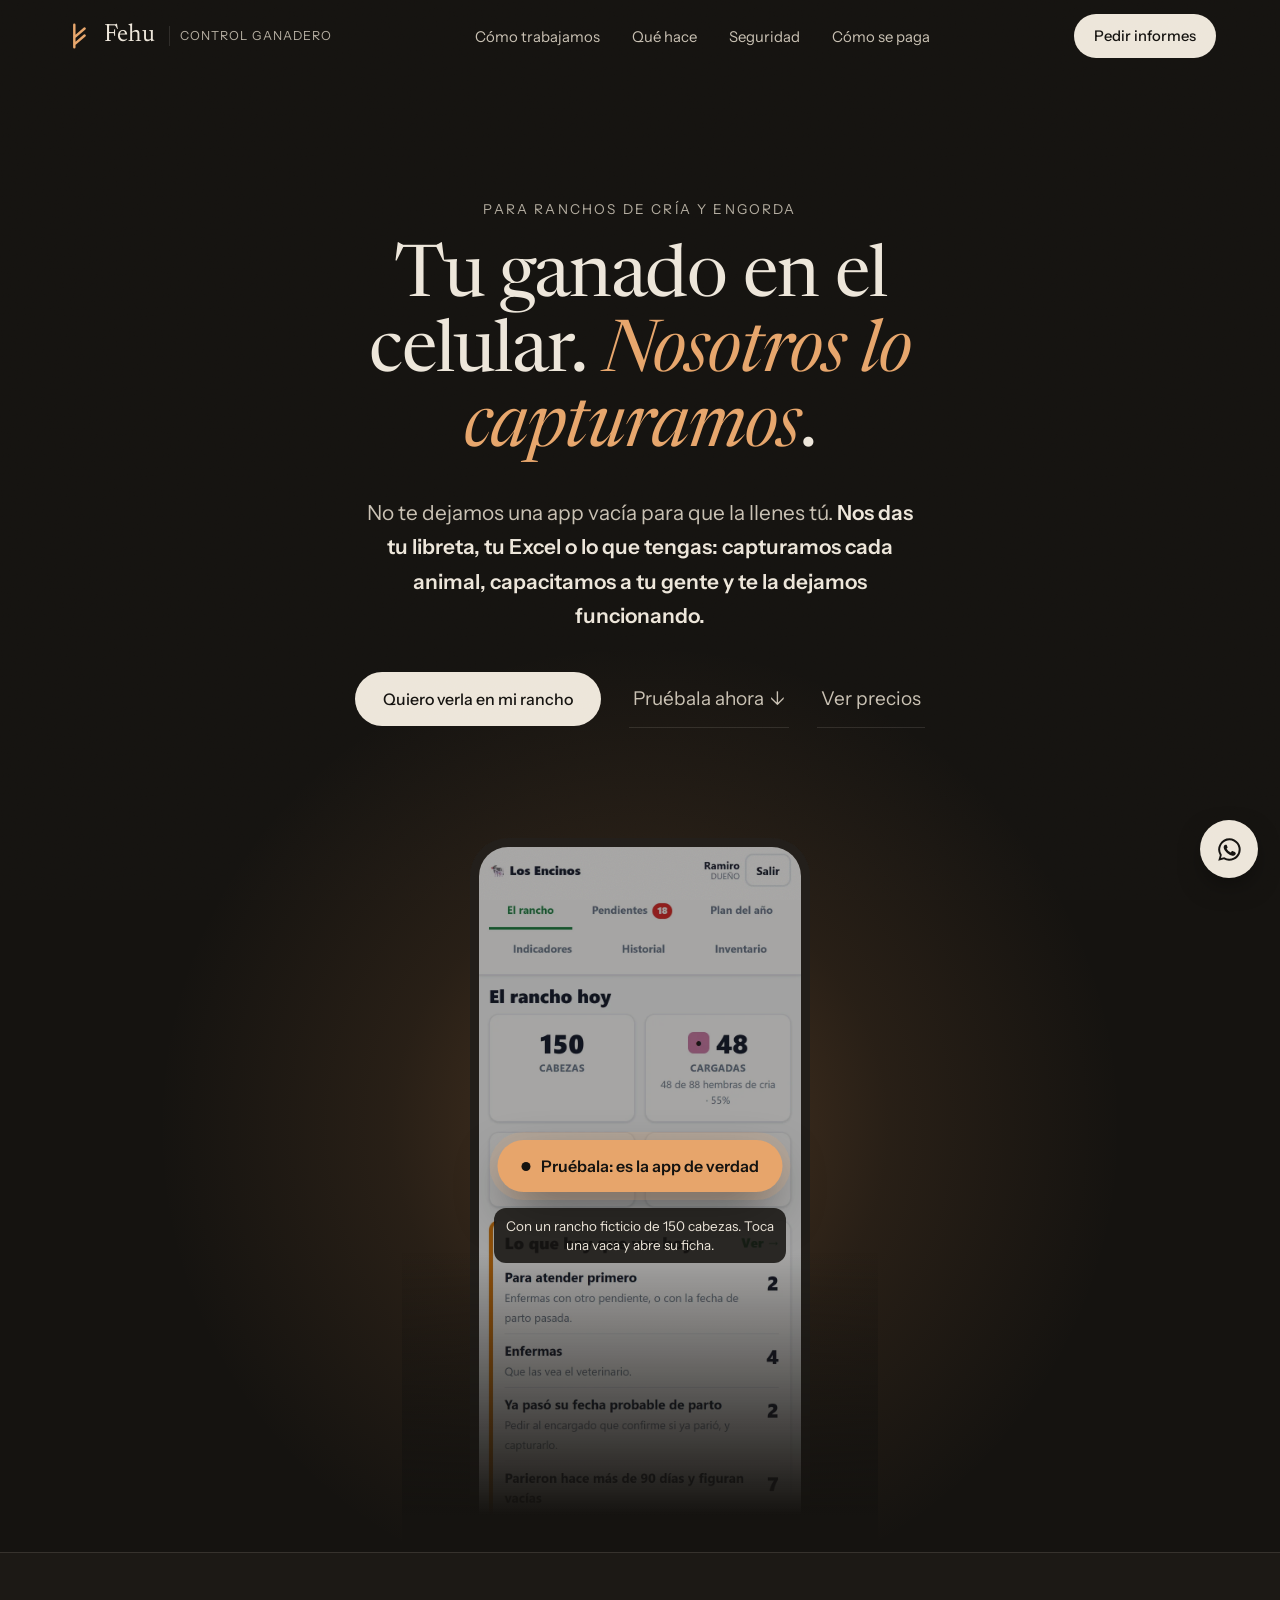
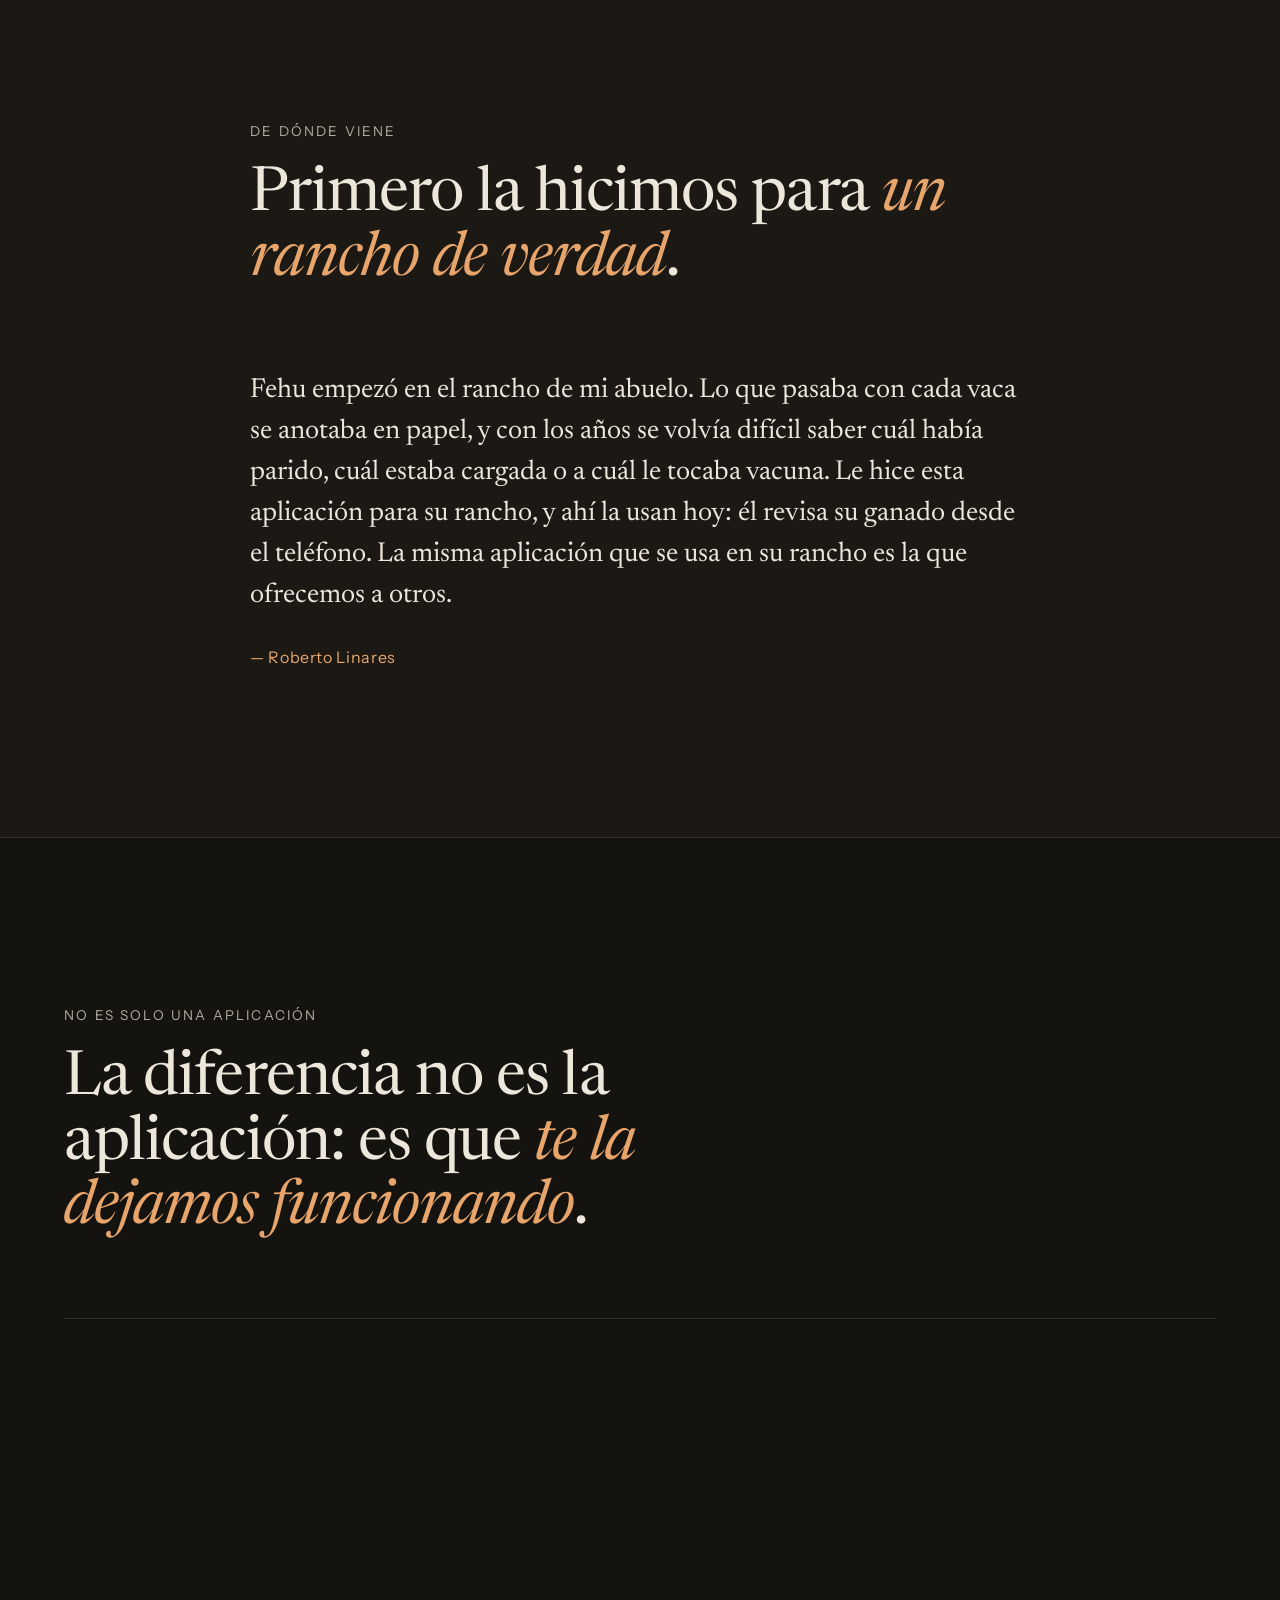
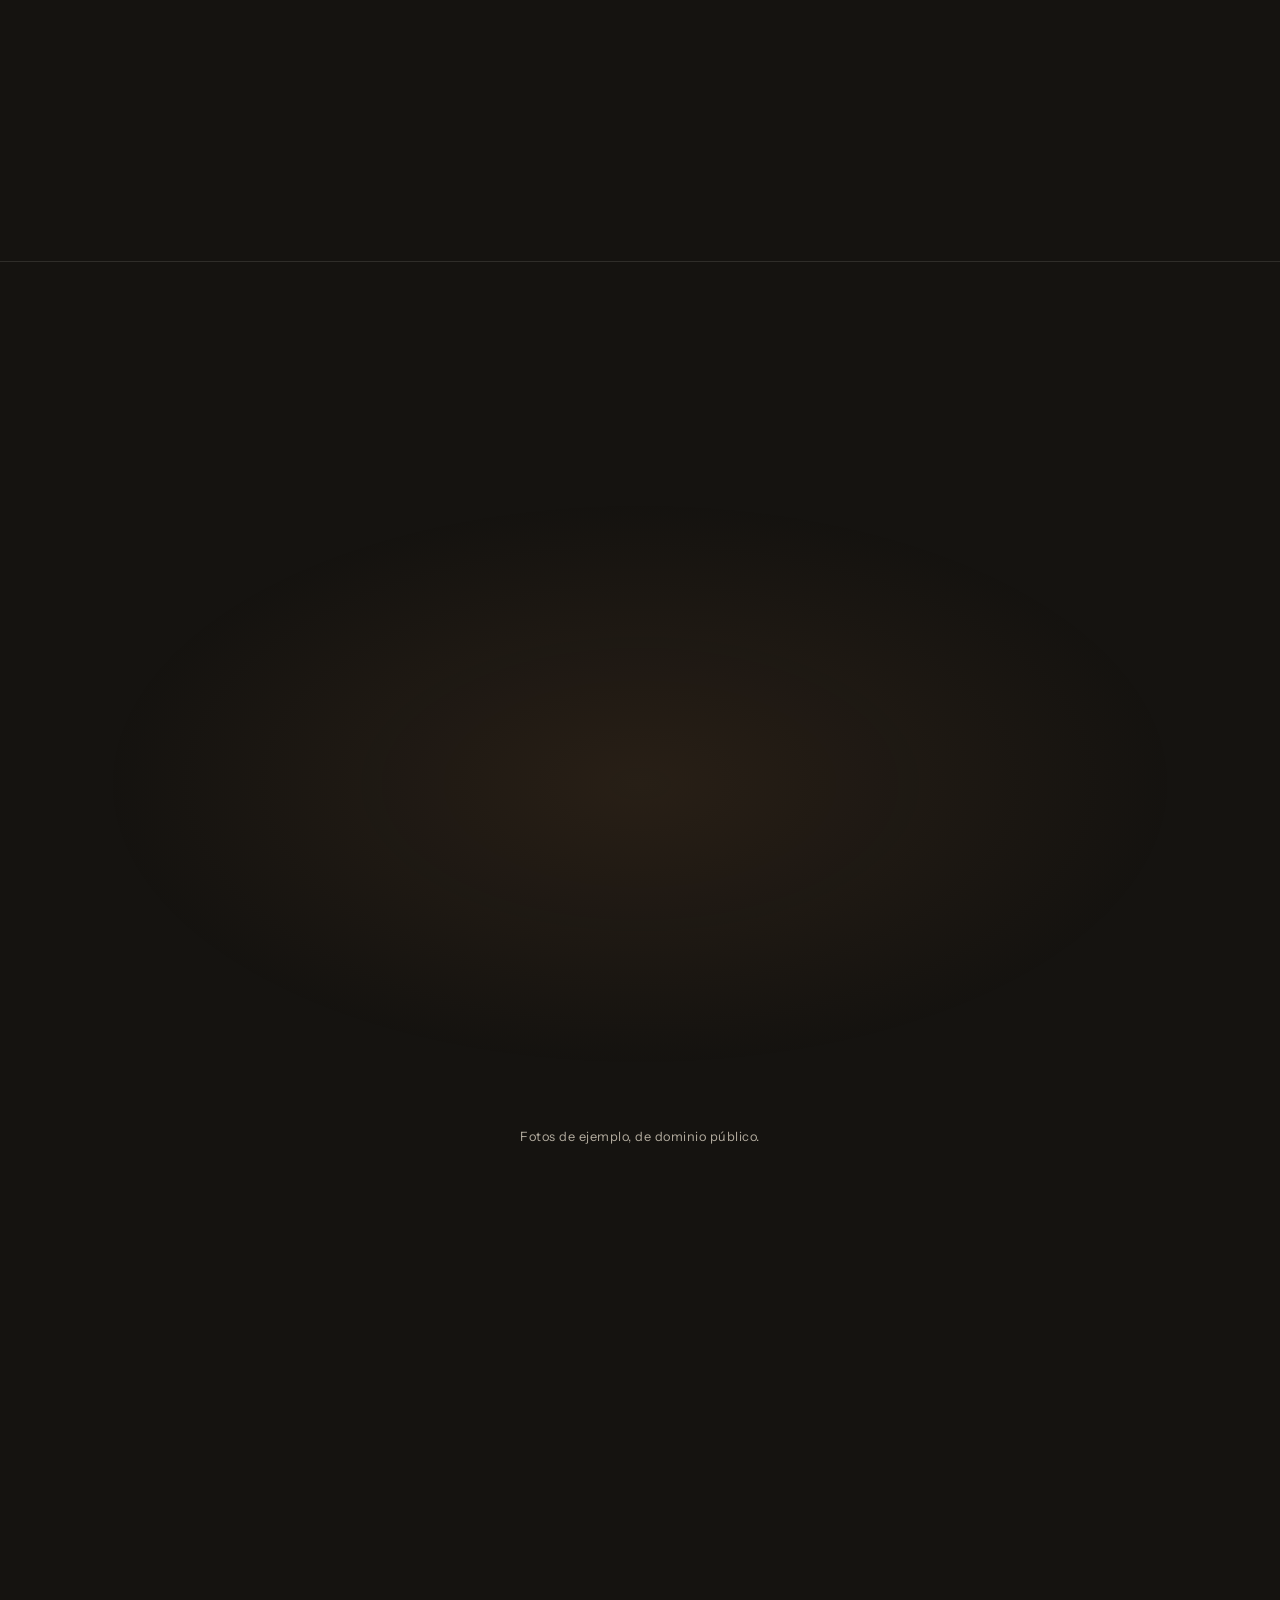
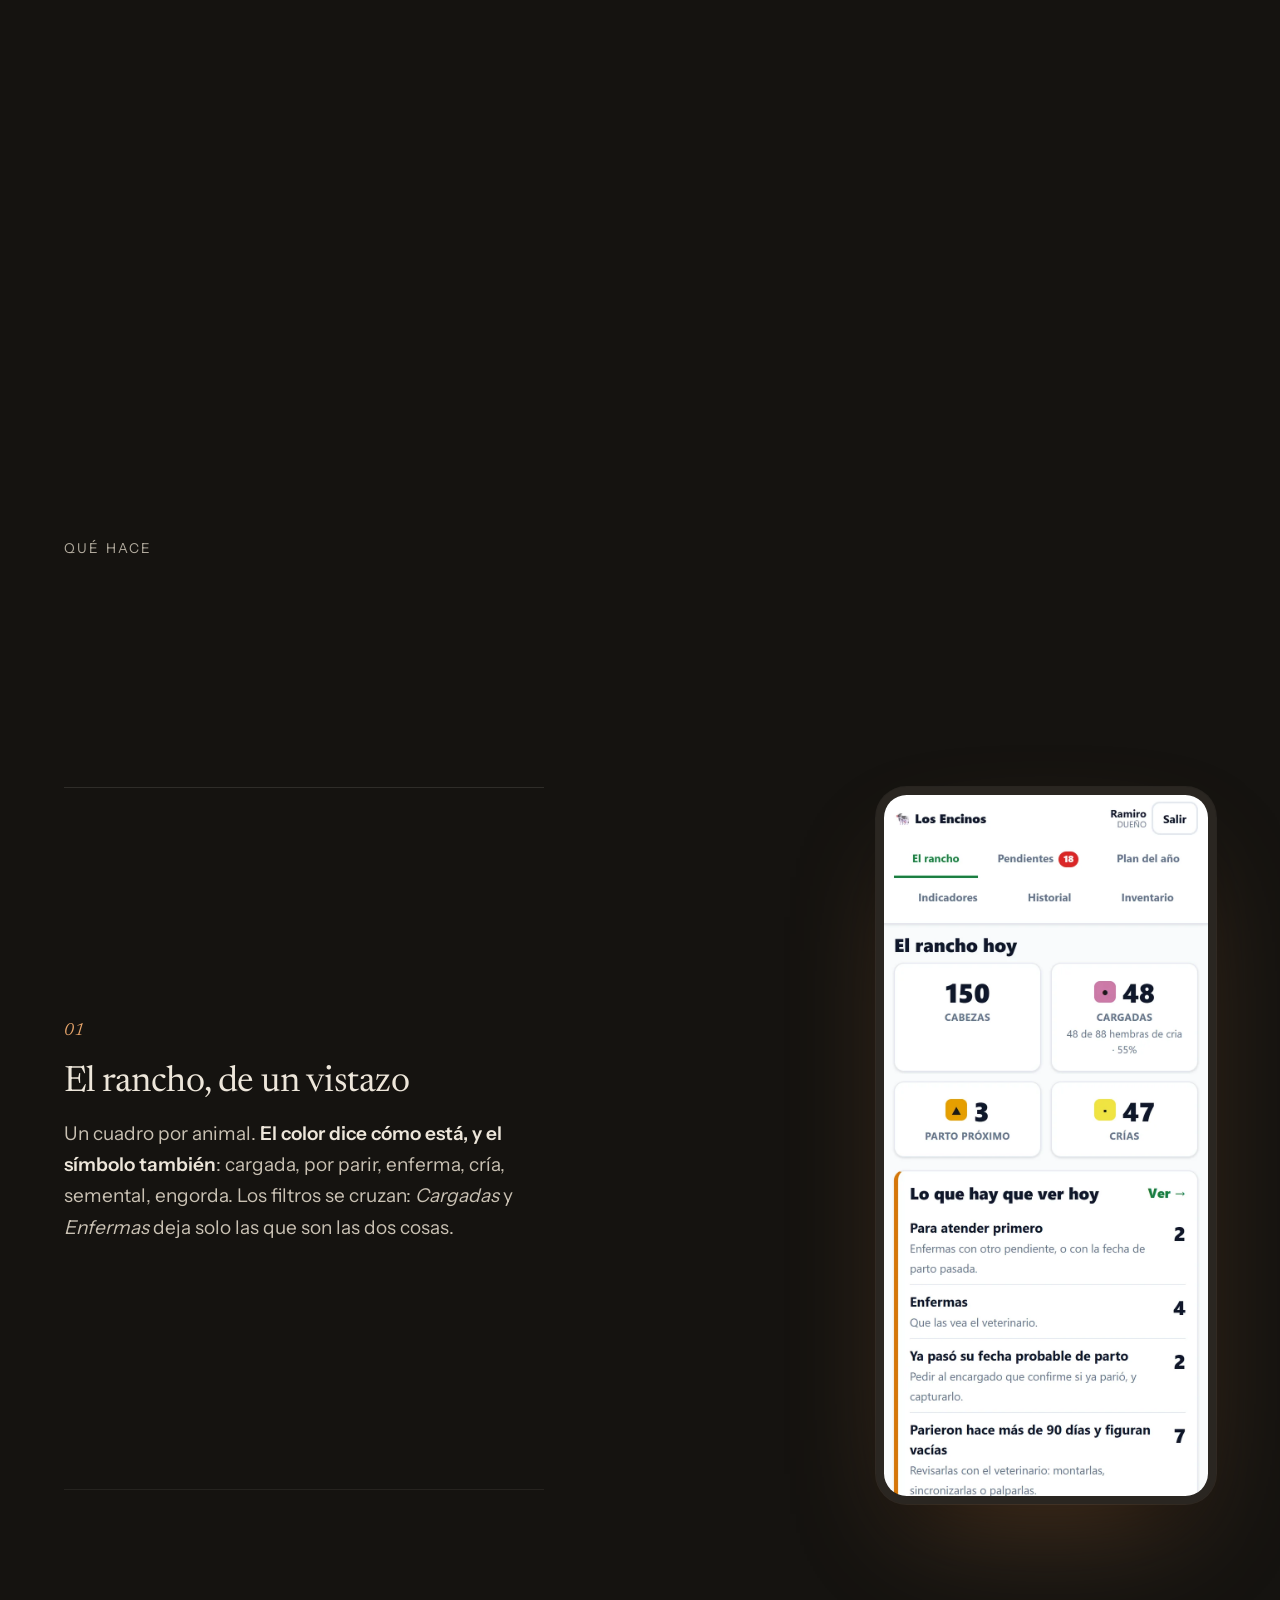
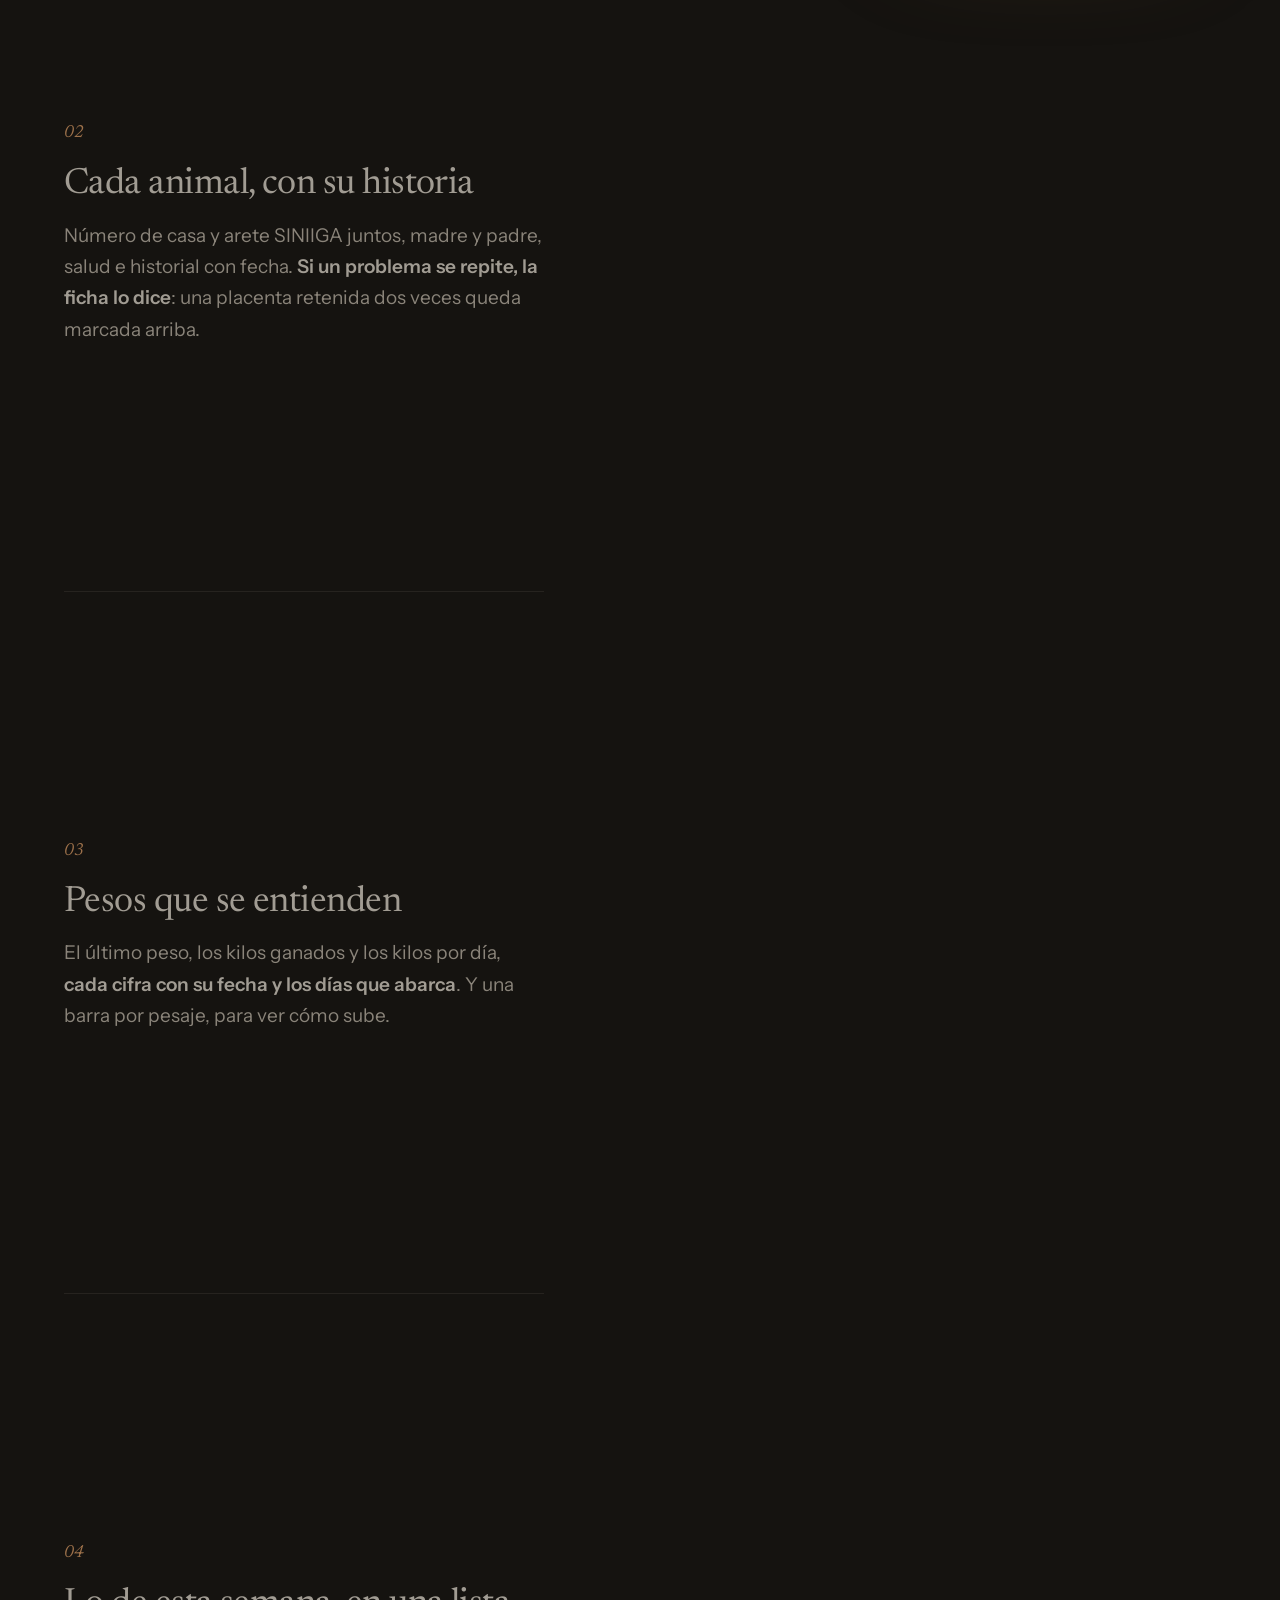
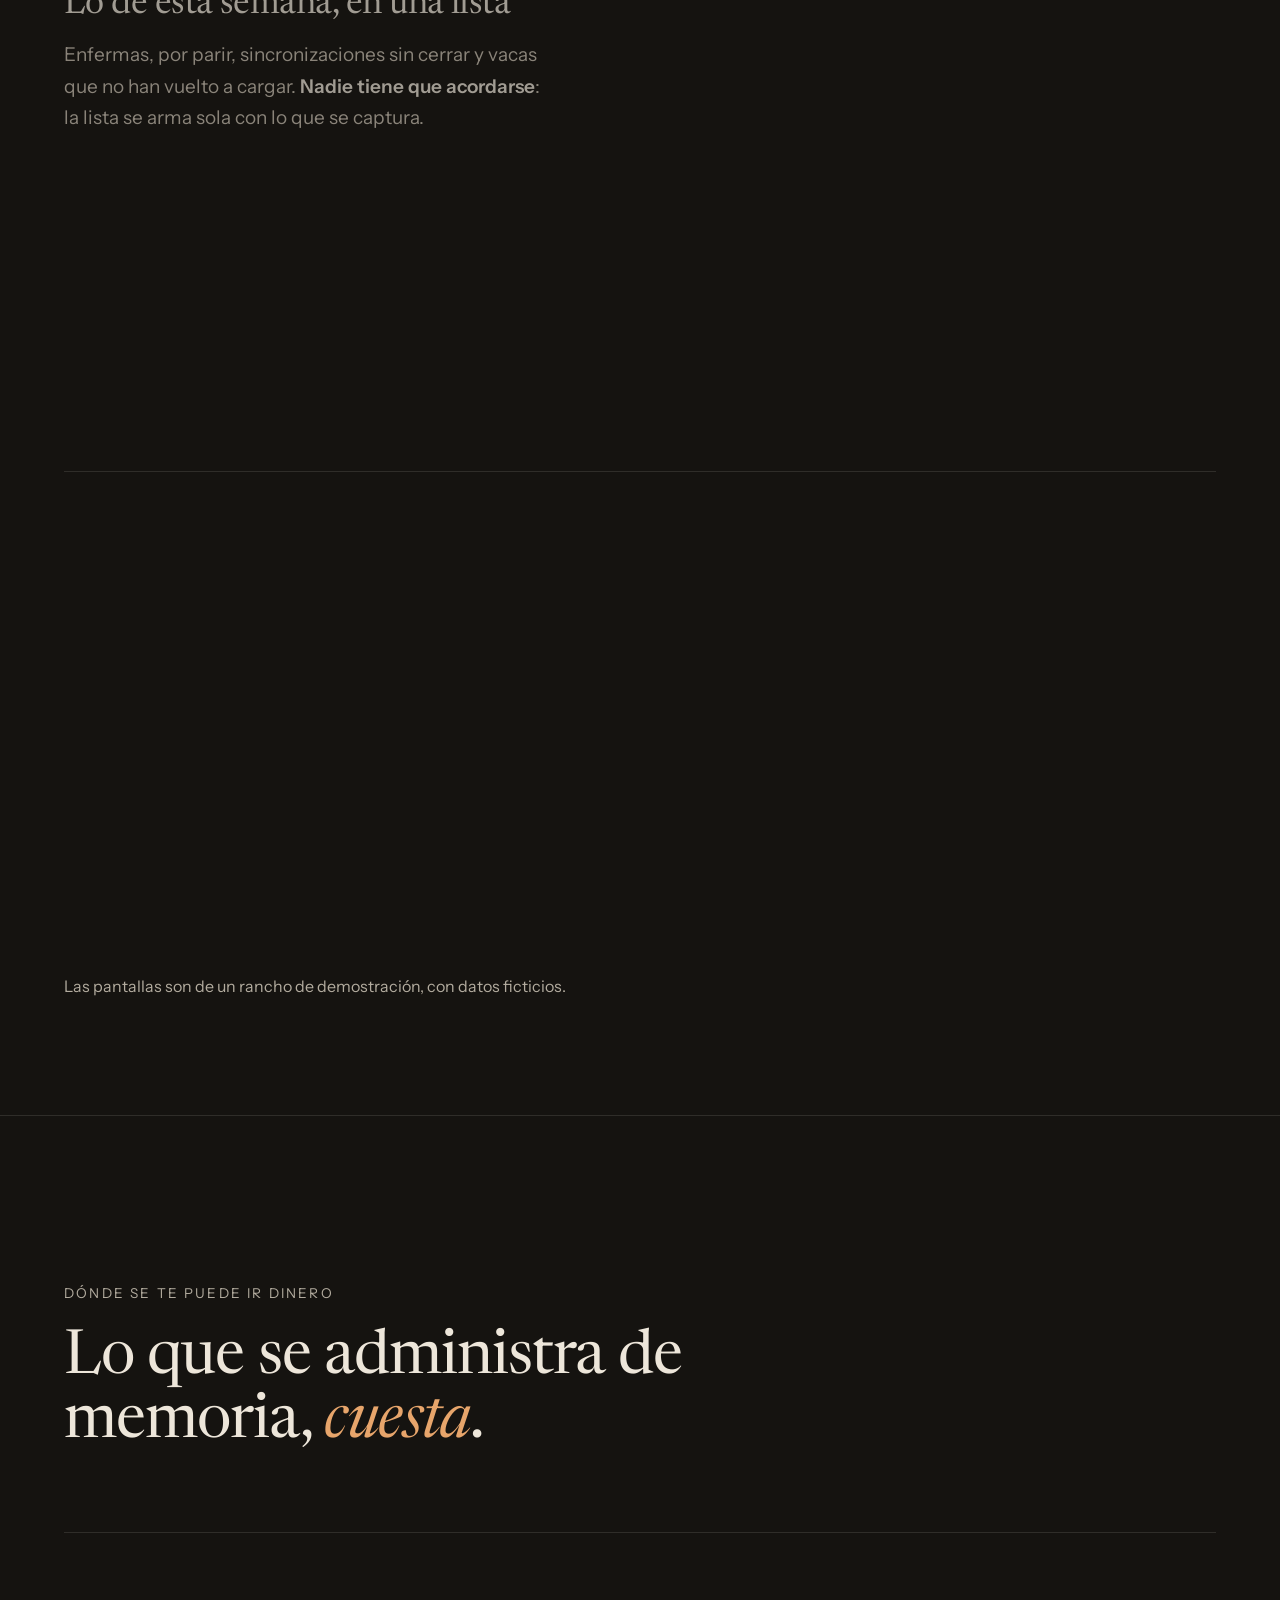
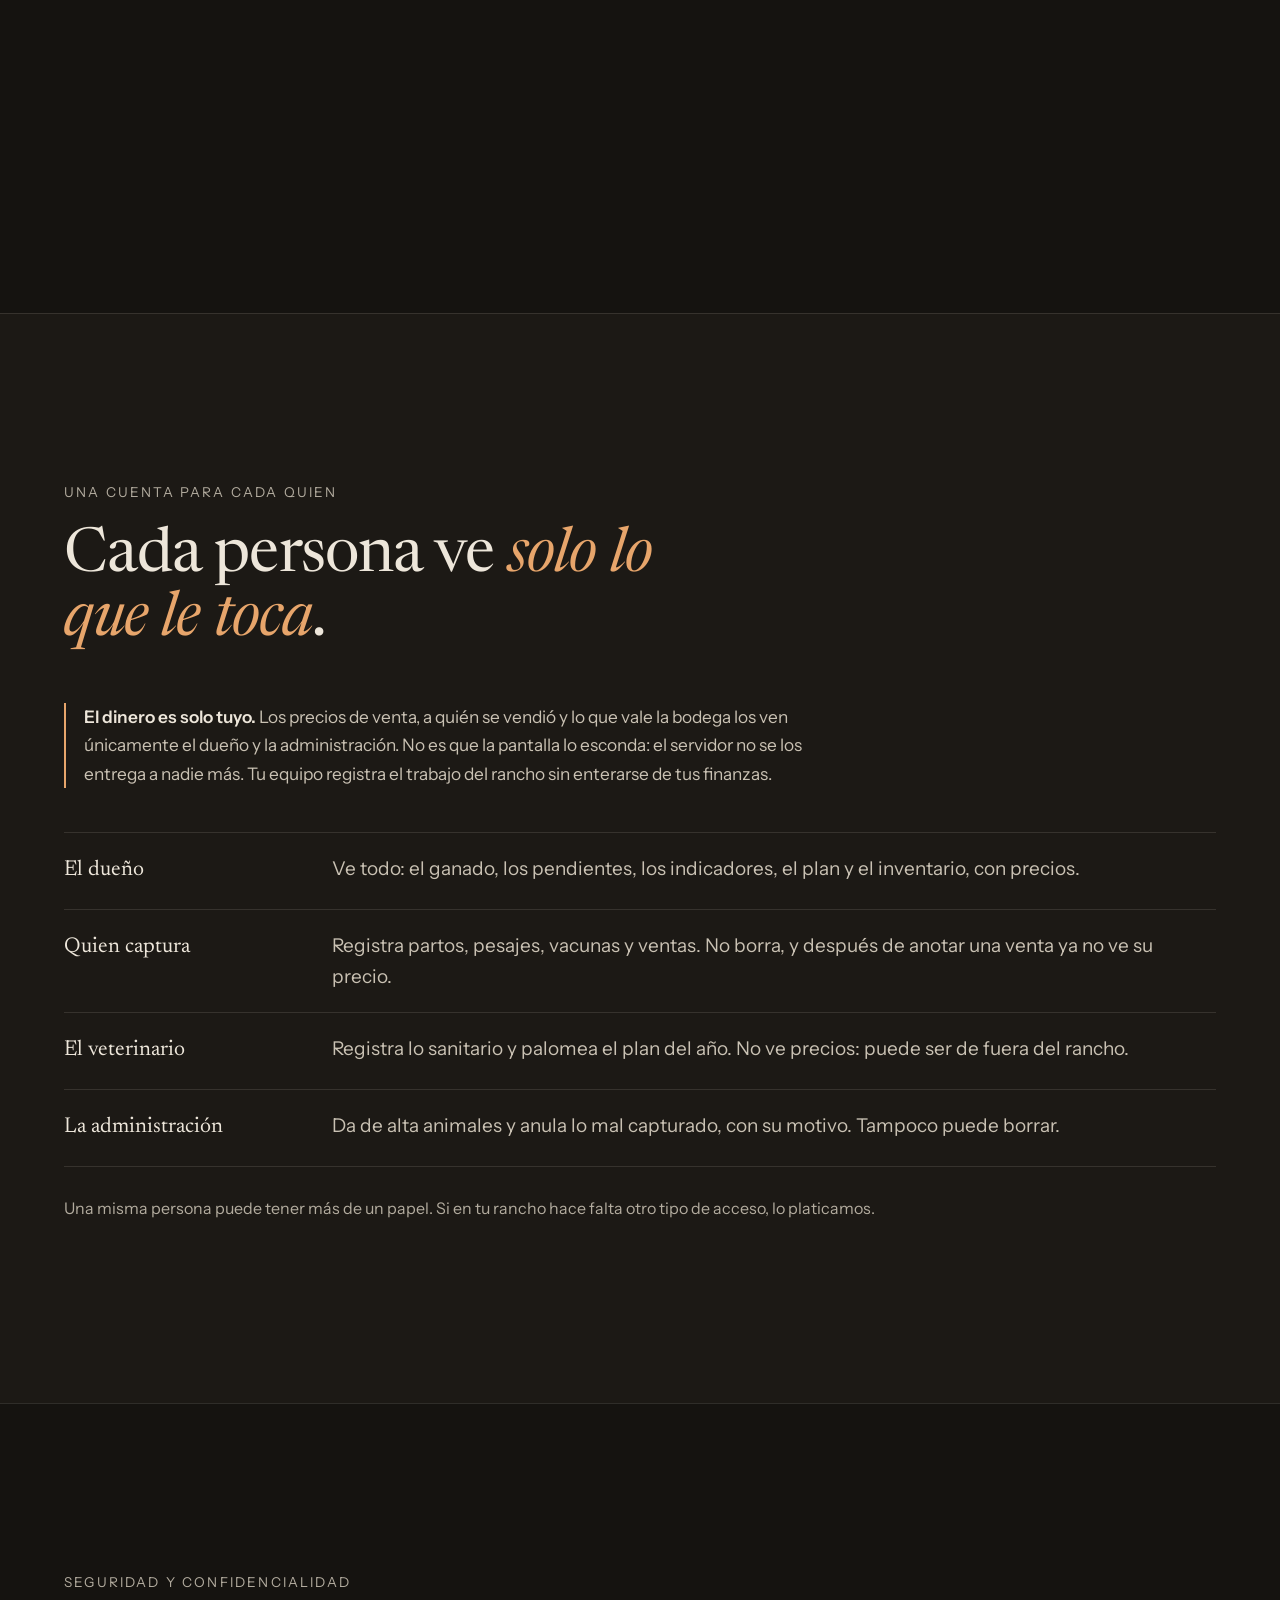
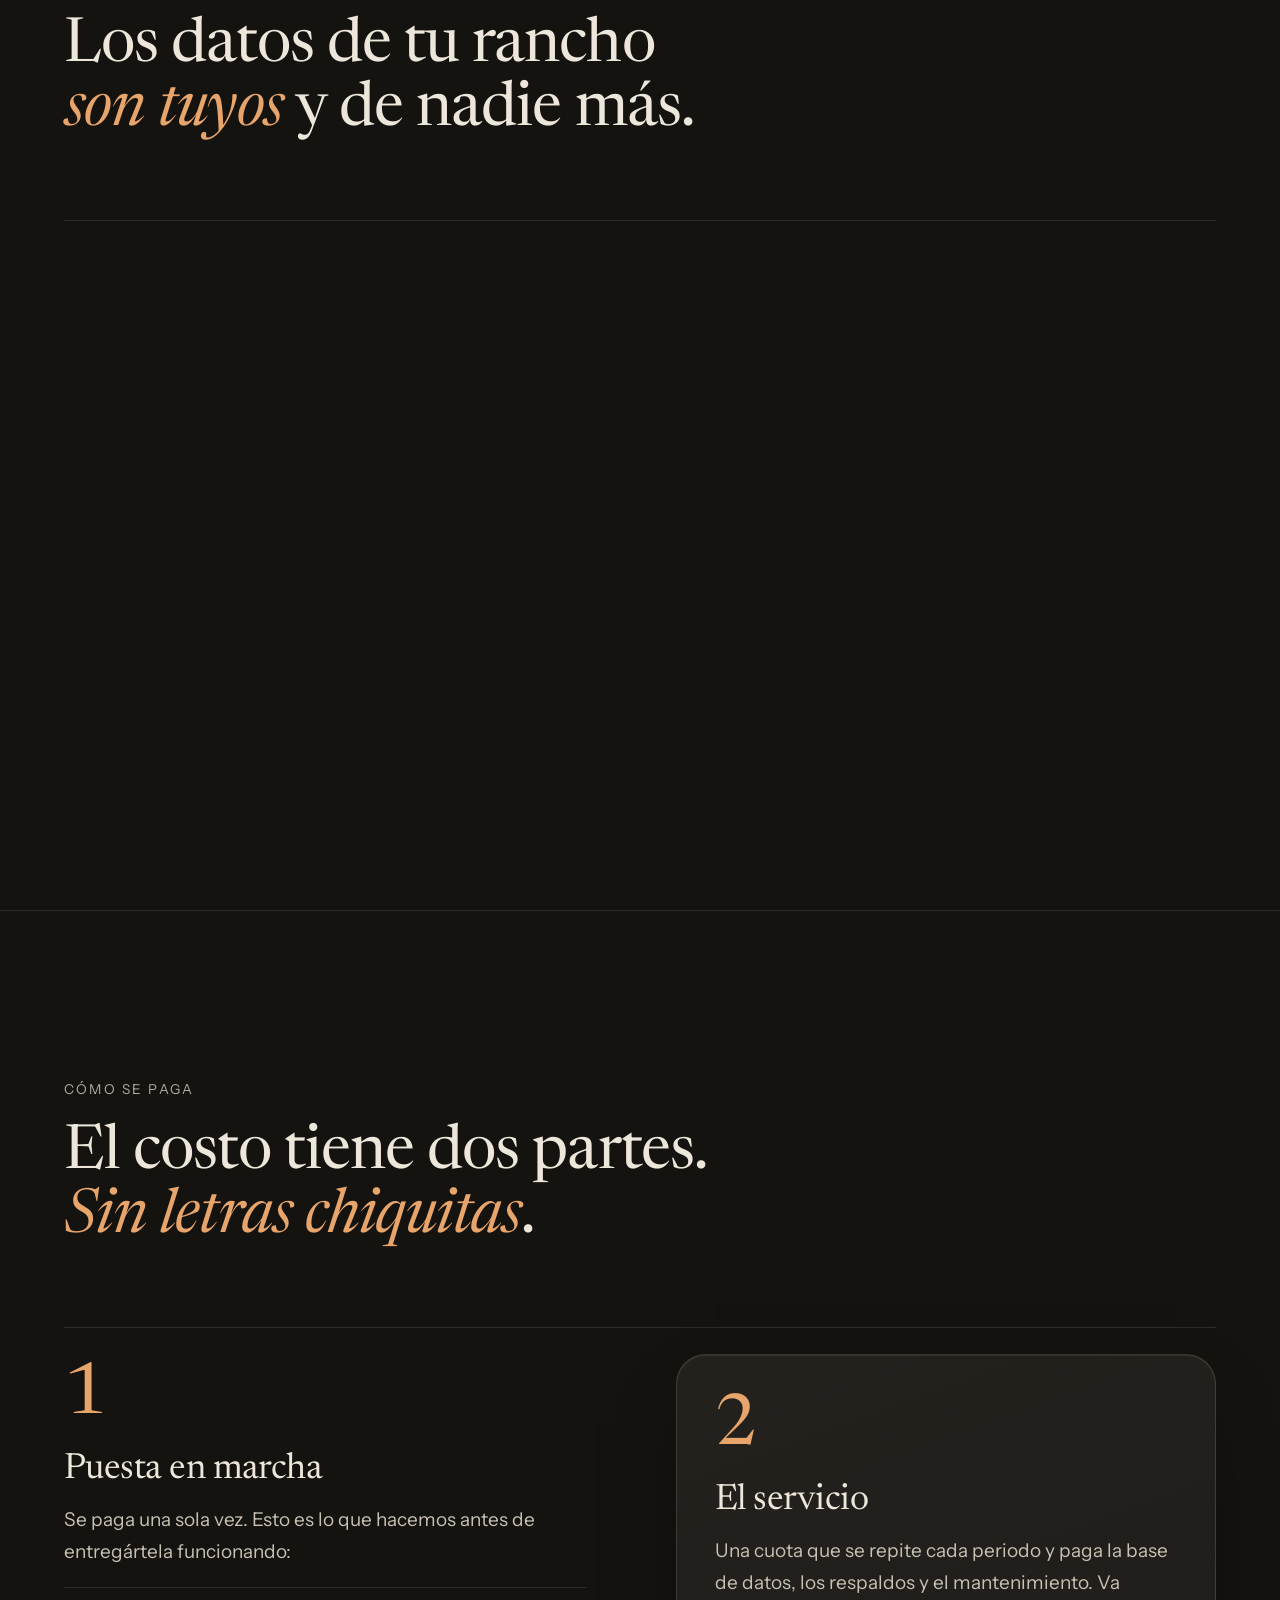
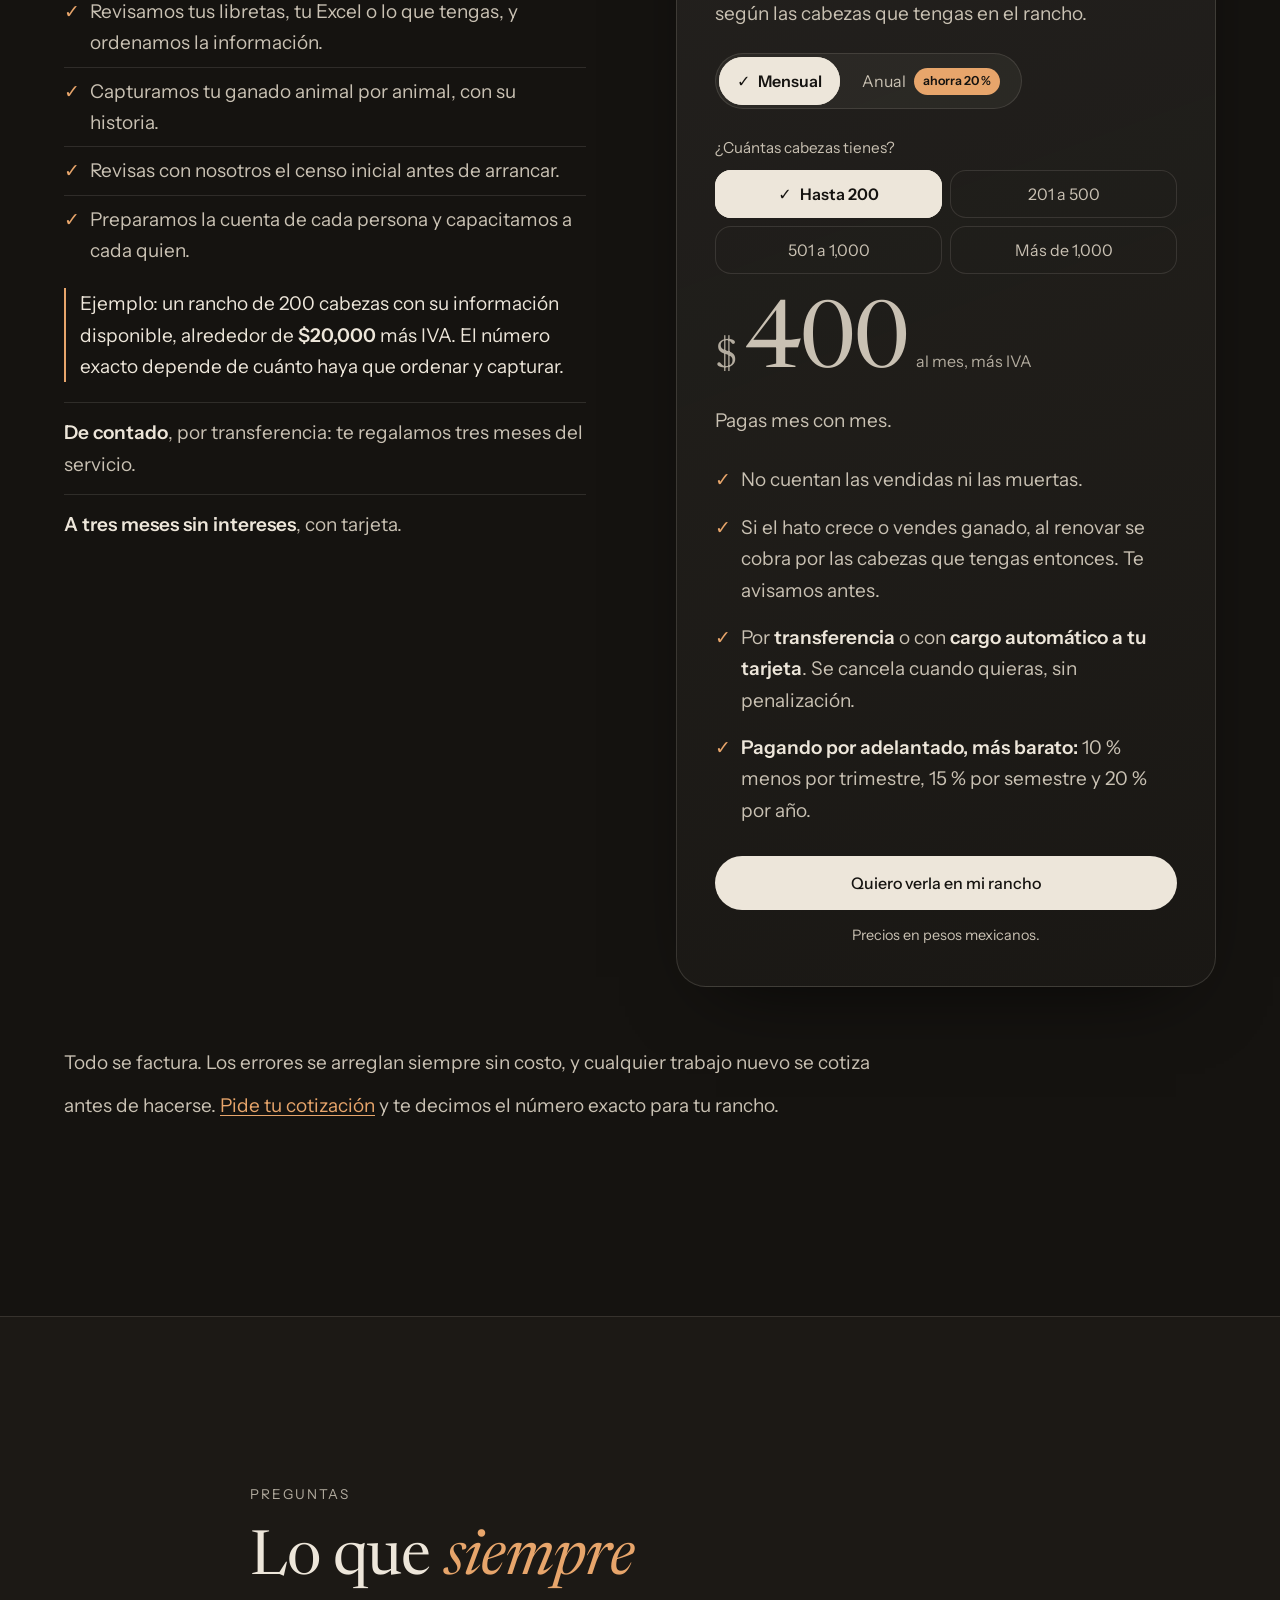
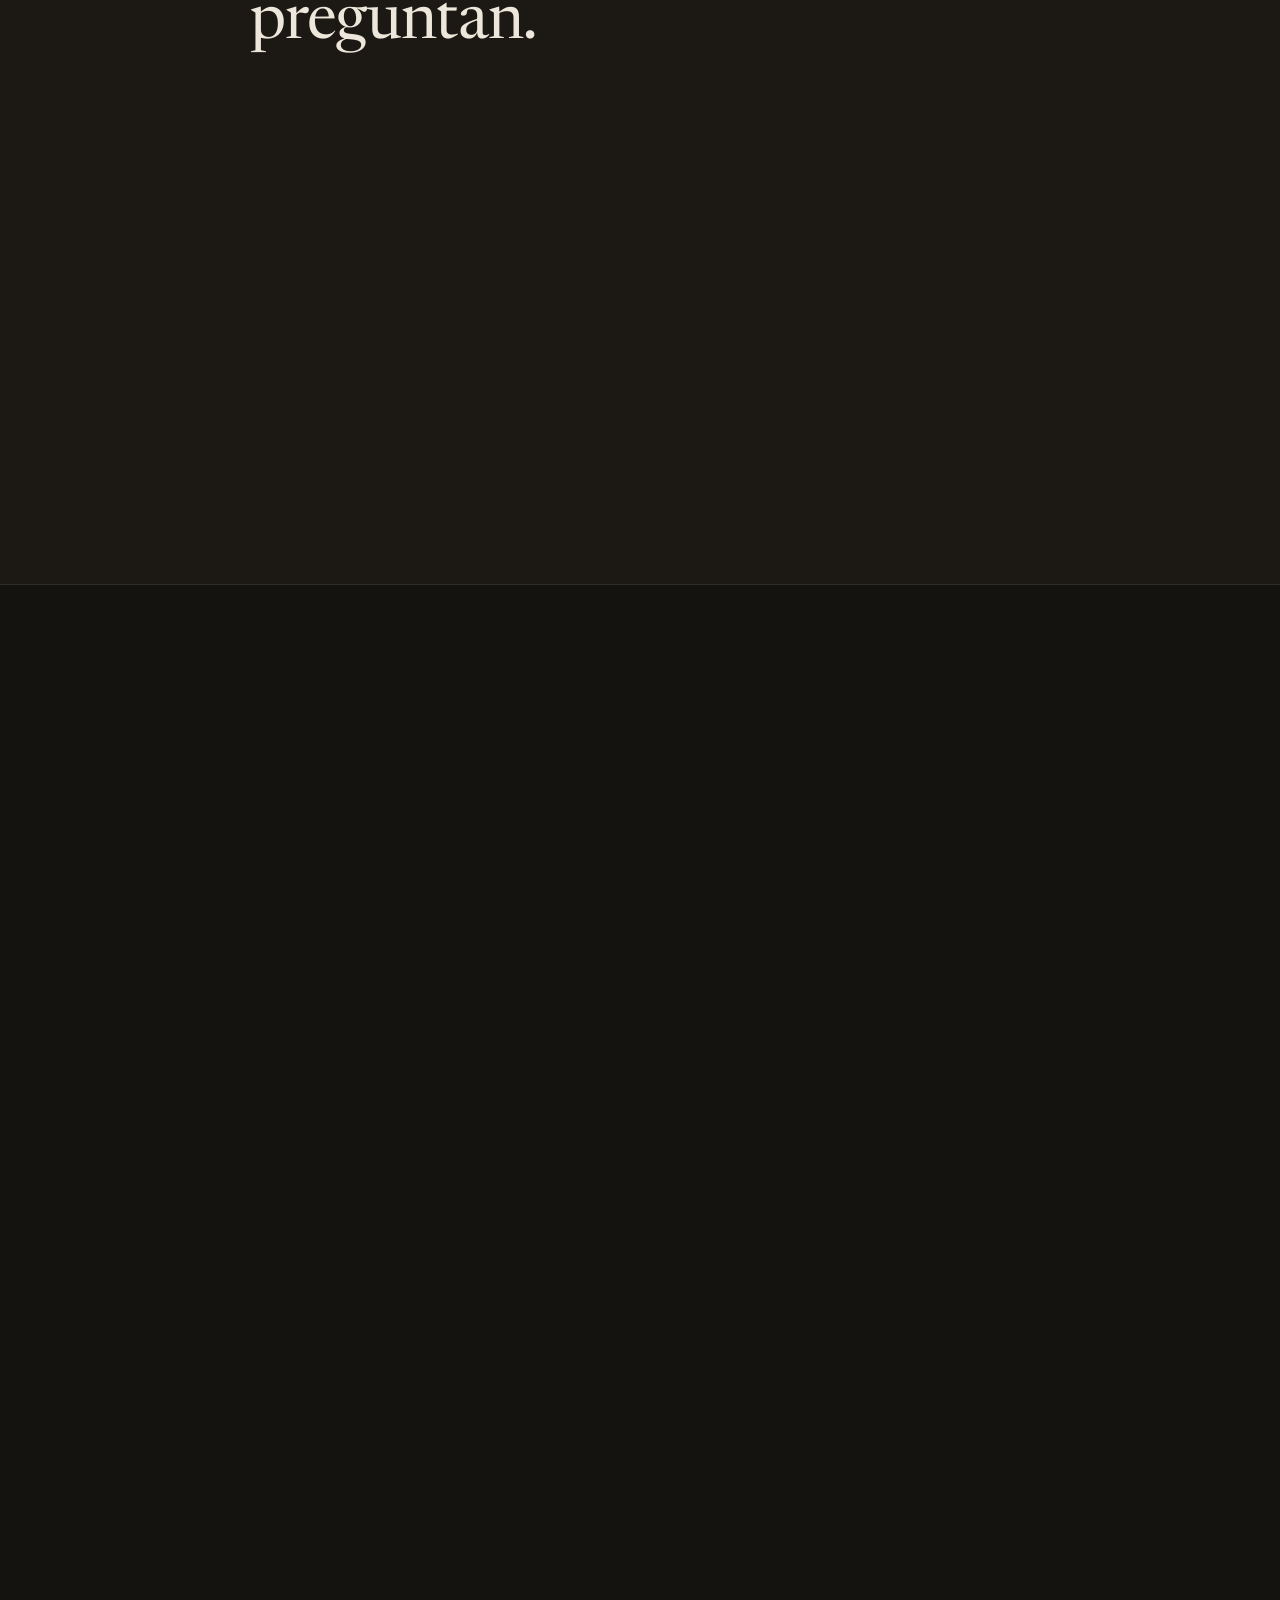
==== index.html @ af852ca8 "Precios como la tarjeta de Mi Cartera: mensual/anual con confeti y el escalón por cabezas - 'El serv" ====
<!DOCTYPE html>
<html lang="es-MX">
<head>
<meta charset="utf-8">
<meta name="viewport" content="width=device-width, initial-scale=1">

<!-- SEGURIDAD
     GitHub Pages no deja poner cabeceras HTTP, así que la política va aquí.
     Solo corre JavaScript de este mismo sitio (script.js): ningún script en
     línea, ningún tercero. Si algún día se agrega algo de fuera (Clarity,
     Analytics), hay que abrirle la puerta aquí a propósito, no por accidente. -->
<meta http-equiv="Content-Security-Policy" content="default-src 'self'; script-src 'self'; style-src 'self'; font-src 'self'; img-src 'self' data:; connect-src 'none'; object-src 'none'; base-uri 'none'; form-action 'none'; upgrade-insecure-requests">
<meta name="referrer" content="strict-origin-when-cross-origin">

<!-- ⚠️ BORRAR ESTA LÍNEA EL DÍA QUE SE PUBLIQUE DE VERDAD (ver PUBLICAR.md).
     Mientras el nombre no esté revisado en el IMPI y el número de WhatsApp no
     esté puesto, la página no debe aparecer en Google: se llega solo por link. -->
<meta name="robots" content="noindex, nofollow">

<title>Fehu · Control ganadero para tu rancho</title>
<meta name="description" content="Control de ganado en el teléfono: cada animal con su historia, pendientes de la semana, pesos, plan sanitario e inventario. Nosotros capturamos tu ganado y capacitamos a tu gente.">
<meta name="theme-color" content="#181613">

<meta property="og:type" content="website">
<meta property="og:title" content="Fehu · Control ganadero">
<meta property="og:description" content="Tu ganado en el celular. Nosotros lo capturamos, capacitamos a tu gente y te la dejamos funcionando.">
<meta property="og:locale" content="es_MX">
<meta name="twitter:card" content="summary_large_image">

<link rel="icon" href="data:image/svg+xml,%3Csvg xmlns='http://www.w3.org/2000/svg' viewBox='0 0 32 32'%3E%3Crect width='32' height='32' rx='7' fill='%23151310'/%3E%3Cpath d='M11 27V5M11 17.5 22 8.5M11 24.5 22 15.5' fill='none' stroke='%23E7A56B' stroke-width='3' stroke-linecap='round'/%3E%3C/svg%3E">

<link rel="stylesheet" href="estilos.css?v=29">
</head>
<body>

<a class="saltar" href="#contenido">Saltar al contenido</a>

<!-- ============================================================
     NAVEGACIÓN
     ============================================================ -->
<div class="avance" id="avance" aria-hidden="true"></div>
<header class="nav">
  <div class="contenedor nav__fila">
    <a class="marca" href="#inicio" aria-label="Fehu, inicio">
      <svg class="marca__ojo" viewBox="0 0 32 32" aria-hidden="true"><path d="M11 28V4M11 17.5 22 8M11 25 22 15.5" fill="none" stroke="currentColor" stroke-width="2.6" stroke-linecap="round" stroke-linejoin="round"/></svg>
      <span data-marca>Fehu</span><span class="marca__desc">control ganadero</span>
    </a>
    <nav aria-label="Secciones">
      <ul class="nav__ligas">
        <li><a href="#como">Cómo trabajamos</a></li>
        <li><a href="#que-hace">Qué hace</a></li>
        <li><a href="#seguridad">Seguridad</a></li>
        <li><a href="#pago">Cómo se paga</a></li>
      </ul>
    </nav>
    <a class="btn btn--claro btn--chico" href="#contacto">Pedir informes</a>
  </div>
</header>

<main id="contenido">

<!-- ============================================================
     PORTADA
     ============================================================ -->
<section class="portada" id="inicio">
  <div class="contenedor portada__centro">
    <p class="rotulo">Para ranchos de cría y engorda</p>
    <h1><span class="pal"><span class="pal__in pal--1">Tu</span></span> <span class="pal"><span class="pal__in pal--2">ganado</span></span> <span class="pal"><span class="pal__in pal--2">en</span></span> <span class="pal"><span class="pal__in pal--3">el</span></span> <span class="pal"><span class="pal__in pal--3">celular.</span></span> <em><span class="pal"><span class="pal__in pal--4">Nosotros</span></span> <span class="pal"><span class="pal__in pal--5">lo</span></span> <span class="pal"><span class="pal__in pal--6">capturamos</span></span></em><span class="pal"><span class="pal__in pal--6">.</span></span></h1>
    <p class="portada__texto">No te dejamos una app vacía para que la llenes tú. <strong>Nos das tu libreta, tu Excel o lo que tengas: capturamos cada animal, capacitamos a tu gente y te la dejamos funcionando.</strong></p>
    <div class="portada__botones">
      <a class="btn btn--claro" href="#contacto">Quiero verla en mi rancho</a>
      <a class="liga-flecha" href="#telefono-portada">Pruébala ahora <span aria-hidden="true">↓</span></a>
      <a class="liga-flecha" href="#pago">Ver precios</a>
    </div>
  </div>
  <figure class="telefono telefono--portada" id="telefono-portada">
    <div class="pantalla" id="pantalla">
      <img src="assets/demo-01-rancho.webp?v=7" width="390" height="844" alt="Pantalla principal de la aplicación: 150 cabezas, 48 cargadas, 3 por parir, 47 crías, y la lista de lo que hay que ver hoy.">
    </div>
    <a class="probar" id="probar" href="demo/index.html">
      <span class="probar__punto" aria-hidden="true"></span>Pruébala: es la app de verdad
    </a>
    <figcaption class="probar__nota">Con un rancho ficticio de 150 cabezas. Toca una vaca y abre su ficha.</figcaption>
  </figure>
</section>

<!-- ============================================================
     DE DÓNDE VIENE — la prueba de que no se inventó en una oficina.
     Mismo texto que el bloque "De dónde viene" de fehu/. Sin foto
     hasta que el abuelo dé permiso de salir en ella.
     ============================================================ -->
<section class="seccion seccion--alterna origen" id="origen">
  <div class="contenedor angosto">
    <p class="rotulo">De dónde viene</p>
    <h2>Primero la hicimos para <em>un rancho de verdad</em>.</h2>
    <p class="origen__texto">Fehu empezó en el rancho de mi abuelo. Lo que pasaba con cada vaca se anotaba en papel, y con los años se volvía difícil saber cuál había parido, cuál estaba cargada o a cuál le tocaba vacuna. Le hice esta aplicación para su rancho, y ahí la usan hoy: él revisa su ganado desde el teléfono. La misma aplicación que se usa en su rancho es la que ofrecemos a otros.</p>
    <p class="origen__firma">Roberto Linares</p>
    <!-- FOTO CON EL ABUELO: cuando Beto guarde la foto en prodeco/fotos-rancho/,
         se reduce a 1200 px de ancho, se copia a assets/fotos/abuelo.jpg y se
         descomenta esto (el alt dice quiénes salen y dónde).
    <figure class="origen__foto">
      <img src="assets/fotos/abuelo.jpg" width="1200" height="800" loading="lazy" alt="">
      <figcaption>Con mi abuelo, en su rancho.</figcaption>
    </figure>
    -->
  </div>
</section>

<!-- ============================================================
     CÓMO TRABAJAMOS
     ============================================================ -->
<section class="seccion" id="como">
  <div class="contenedor">
    <p class="rotulo">No es solo una aplicación</p>
    <h2>La diferencia no es la aplicación: es que <em>te la dejamos funcionando</em>.</h2>
    <ol class="pasos">
      <li><span class="pasos__num">1</span><div><h3>Ordenamos y capturamos tu ganado</h3><p>Nos das tus libretas, tu Excel o tus registros actuales, y armamos el censo inicial.</p></div></li>
      <li><span class="pasos__num">2</span><div><h3>Lo revisamos contigo</h3><p>Antes de arrancar confirmas que tu ganado esté bien. Lo que falte, lo revisamos contigo y dejamos claro lo que no se conoce.</p></div></li>
      <li><span class="pasos__num">3</span><div><h3>Preparamos a tu gente</h3><p>Una cuenta para cada persona, y a cada quien lo capacitamos en lo que va a usar.</p></div></li>
      <li><span class="pasos__num">4</span><div><h3>Te acompañamos tres meses</h3><p>Ajustamos sin costo lo que ya hace la app para que le quede a tu rancho. Los errores se arreglan siempre sin costo.</p></div></li>
    </ol>
  </div>
</section>

<!-- ============================================================
     EL REBAÑO — entrada a "Qué hace" (23/09). Veinte fotos que al bajar se
     juntan en línea, luego en círculo y al final se abren en arco (rebano.js).
     El scroll es el de la página: nada se secuestra. Sin rebano.js, con
     "reducir movimiento" o en pantallas muy bajas se ve una rejilla quieta.
     Las fotos son de ejemplo (dominio público, créditos en demo/fotos/);
     se cambian por las del rancho con fotos-rancho/preparar-rebano.py y
     entonces se quita .rebano__credito.
     ============================================================ -->
<section class="rebano" id="rebano" aria-labelledby="rebano-titulo">
  <div class="rebano__escenario">
    <p class="rebano__intro" aria-hidden="true">Cada vaca tiene <em>su&nbsp;historia</em>.<span>Sigue bajando</span></p>
    <div class="rebano__texto">
      <p class="rotulo">Cada animal</p>
      <h2 id="rebano-titulo">Cada una, <em>con su ficha</em>.</h2>
      <p>Su arete, su edad, su potrero, sus partos, sus vacunas y su foto. Abres la vaca en el celular y ahí está todo.</p>
    </div>
    <ul class="rebano__cartas" aria-hidden="true">
      <li class="rebano__carta"><div class="rebano__giro"><img src="assets/rebano/01.jpg" width="216" height="306" alt="" loading="lazy" decoding="async"><span class="rebano__reverso"><b>118</b>○ sana</span></div></li>
      <li class="rebano__carta"><div class="rebano__giro"><img src="assets/rebano/02.jpg" width="216" height="306" alt="" loading="lazy" decoding="async"><span class="rebano__reverso"><b>131</b>● cargada</span></div></li>
      <li class="rebano__carta"><div class="rebano__giro"><img src="assets/rebano/03.jpg" width="216" height="306" alt="" loading="lazy" decoding="async"><span class="rebano__reverso"><b>249</b>▪ cría</span></div></li>
      <li class="rebano__carta"><div class="rebano__giro"><img src="assets/rebano/04.jpg" width="216" height="306" alt="" loading="lazy" decoding="async"><span class="rebano__reverso"><b>107</b>✚ enferma</span></div></li>
      <li class="rebano__carta"><div class="rebano__giro"><img src="assets/rebano/05.jpg" width="216" height="306" alt="" loading="lazy" decoding="async"><span class="rebano__reverso"><b>T02</b>★ semental</span></div></li>
      <li class="rebano__carta"><div class="rebano__giro"><img src="assets/rebano/06.jpg" width="216" height="306" alt="" loading="lazy" decoding="async"><span class="rebano__reverso"><b>114</b>● cargada</span></div></li>
      <li class="rebano__carta"><div class="rebano__giro"><img src="assets/rebano/07.jpg" width="216" height="306" alt="" loading="lazy" decoding="async"><span class="rebano__reverso"><b>404</b>engorda</span></div></li>
      <li class="rebano__carta"><div class="rebano__giro"><img src="assets/rebano/08.jpg" width="216" height="306" alt="" loading="lazy" decoding="async"><span class="rebano__reverso"><b>123</b>▲ por parir</span></div></li>
      <li class="rebano__carta"><div class="rebano__giro"><img src="assets/rebano/09.jpg" width="216" height="306" alt="" loading="lazy" decoding="async"><span class="rebano__reverso"><b>126</b>◑ montada</span></div></li>
      <li class="rebano__carta"><div class="rebano__giro"><img src="assets/rebano/10.jpg" width="216" height="306" alt="" loading="lazy" decoding="async"><span class="rebano__reverso"><b>139</b>● cargada</span></div></li>
      <li class="rebano__carta"><div class="rebano__giro"><img src="assets/rebano/11.jpg" width="216" height="306" alt="" loading="lazy" decoding="async"><span class="rebano__reverso"><b>142</b>◆ sincronizada</span></div></li>
      <li class="rebano__carta"><div class="rebano__giro"><img src="assets/rebano/12.jpg" width="216" height="306" alt="" loading="lazy" decoding="async"><span class="rebano__reverso"><b>110</b>○ sana</span></div></li>
      <li class="rebano__carta"><div class="rebano__giro"><img src="assets/rebano/13.jpg" width="216" height="306" alt="" loading="lazy" decoding="async"><span class="rebano__reverso"><b>251</b>▪ cría</span></div></li>
      <li class="rebano__carta"><div class="rebano__giro"><img src="assets/rebano/14.jpg" width="216" height="306" alt="" loading="lazy" decoding="async"><span class="rebano__reverso"><b>147</b>● cargada</span></div></li>
      <li class="rebano__carta"><div class="rebano__giro"><img src="assets/rebano/15.jpg" width="216" height="306" alt="" loading="lazy" decoding="async"><span class="rebano__reverso"><b>152</b>○ sana</span></div></li>
      <li class="rebano__carta"><div class="rebano__giro"><img src="assets/rebano/16.jpg" width="216" height="306" alt="" loading="lazy" decoding="async"><span class="rebano__reverso"><b>133</b>▲ por parir</span></div></li>
      <li class="rebano__carta"><div class="rebano__giro"><img src="assets/rebano/17.jpg" width="216" height="306" alt="" loading="lazy" decoding="async"><span class="rebano__reverso"><b>409</b>engorda</span></div></li>
      <li class="rebano__carta"><div class="rebano__giro"><img src="assets/rebano/18.jpg" width="216" height="306" alt="" loading="lazy" decoding="async"><span class="rebano__reverso"><b>160</b>● cargada</span></div></li>
      <li class="rebano__carta"><div class="rebano__giro"><img src="assets/rebano/19.jpg" width="216" height="306" alt="" loading="lazy" decoding="async"><span class="rebano__reverso"><b>165</b>○ sana</span></div></li>
      <li class="rebano__carta"><div class="rebano__giro"><img src="assets/rebano/20.jpg" width="216" height="306" alt="" loading="lazy" decoding="async"><span class="rebano__reverso"><b>170</b>✚ enferma</span></div></li>
    </ul>
    <p class="rebano__credito">Fotos de ejemplo, de dominio público.</p>
  </div>
</section>

<!-- ============================================================
     QUÉ HACE — solo lo que la aplicación ya hace hoy
     ============================================================ -->
<section class="historia" id="que-hace">
  <div class="contenedor">
    <p class="rotulo">Qué hace</p>
    <h2>Lo que hoy vive en una libreta, <em>a la mano</em>.</h2>
  </div>
  <div class="contenedor historia__rejilla">
    <div class="historia__pasos">
      <article class="paso" data-pantalla="0">
        <span class="paso__num">01</span>
        <h3>El rancho, de un vistazo</h3>
        <p>Un cuadro por animal. <strong>El color dice cómo está, y el símbolo también</strong>: cargada, por parir, enferma, cría, semental, engorda. Los filtros se cruzan: <em>Cargadas</em> y <em>Enfermas</em> deja solo las que son las dos cosas.</p>
        <figure class="telefono paso__foto"><img src="assets/demo-01-rancho.webp?v=7" width="390" height="844" loading="lazy" alt="El tablero con los números del día y la leyenda de colores con símbolo."></figure>
      </article>
      <article class="paso" data-pantalla="1">
        <span class="paso__num">02</span>
        <h3>Cada animal, con su historia</h3>
        <p>Número de casa y arete SINIIGA juntos, madre y padre, salud e historial con fecha. <strong>Si un problema se repite, la ficha lo dice</strong>: una placenta retenida dos veces queda marcada arriba.</p>
        <figure class="telefono paso__foto"><img src="assets/demo-02-placenta.webp?v=7" width="390" height="844" loading="lazy" alt="Ficha de la vaca 114 con el aviso: se repite, retuvo la placenta dos veces."></figure>
      </article>
      <article class="paso" data-pantalla="2">
        <span class="paso__num">03</span>
        <h3>Pesos que se entienden</h3>
        <p>El último peso, los kilos ganados y los kilos por día, <strong>cada cifra con su fecha y los días que abarca</strong>. Y una barra por pesaje, para ver cómo sube.</p>
        <figure class="telefono paso__foto"><img src="assets/demo-03-pesos.webp?v=7" width="390" height="844" loading="lazy" alt="Pesos de un novillo: 377 kilos el 12 de septiembre, 132 kilos ganados en 105 días, y cómo va contra el objetivo del rancho."></figure>
      </article>
      <article class="paso" data-pantalla="3">
        <span class="paso__num">04</span>
        <h3>Lo de esta semana, en una lista</h3>
        <p>Enfermas, por parir, sincronizaciones sin cerrar y vacas que no han vuelto a cargar. <strong>Nadie tiene que acordarse</strong>: la lista se arma sola con lo que se captura.</p>
        <figure class="telefono paso__foto"><img src="assets/demo-04-pendientes.webp?v=7" width="390" height="844" loading="lazy" alt="Pantalla de pendientes: 18 pendientes en 17 animales, y dos para atender primero."></figure>
      </article>
    </div>
    <div class="historia__fijo" aria-hidden="true">
      <div class="telefono telefono--pila" id="pila">
        <img src="assets/demo-01-rancho.webp?v=7" width="390" height="844" alt="" class="activa">
        <img src="assets/demo-02-placenta.webp?v=7" width="390" height="844" alt="">
        <img src="assets/demo-03-pesos.webp?v=7" width="390" height="844" alt="">
        <img src="assets/demo-04-pendientes.webp?v=7" width="390" height="844" alt="">
      </div>
    </div>
  </div>
  <div class="contenedor">
    <ul class="mas">
      <li><strong>Plan sanitario del año.</strong> Vacunas, baños y desparasitaciones mes por mes; el veterinario las palomea.</li>
      <li><strong>Inventario.</strong> Medicinas, alimento e insumos, con entradas, salidas y lo que vale la bodega.</li>
      <li><strong>Te avisa dónde tus datos no cuadran.</strong> Un número de casa repetido, un registro después de que el animal se vendió, un parto capturado a un macho, dos partos con semanas de diferencia: la app los encuentra y dice qué revisar.</li>
      <li><strong>Descarga a Excel</strong> del ganado, el historial y el inventario.</li>
      <li><strong>En cualquier teléfono.</strong> Funciona en el navegador de iPhone y de Android.</li>
    </ul>
    <p class="nota historia__nota">Las pantallas son de un rancho de demostración, con datos ficticios.</p>
  </div>
</section>

<!-- ============================================================
     DÓNDE SE VA EL DINERO — situaciones reales, sin cifras inventadas ni promesas de retorno
     ============================================================ -->
<section class="seccion" id="ahorro">
  <div class="contenedor">
    <p class="rotulo">Dónde se te puede ir dinero</p>
    <h2>Lo que se administra de memoria, <em>cuesta</em>.</h2>
    <div class="ahorros">
      <article class="ahorro"><h3>La vaca que no carga</h3><p>Cada mes que una vaca pasa vacía sin que nadie lo note es un becerro que se retrasa. La aplicación te dice cuáles llevan demasiado tiempo sin cargar.</p></article>
      <article class="ahorro"><h3>La vacuna que se pasó</h3><p>El plan sanitario del año está a la vista, mes por mes. Lo que ya tocaba y no se ha hecho sale marcado, no escondido en una libreta.</p></article>
      <article class="ahorro"><h3>El novillo que no gana</h3><p>Con los pesajes en su ficha ves los kilos por día de cada animal. El que no está respondiendo al alimento se nota a tiempo, no el día de la venta.</p></article>
    </div>
  </div>
</section>

<!-- ============================================================
     CUENTAS — los cuatro tipos de acceso que la aplicación YA tiene
     ============================================================ -->
<section class="seccion seccion--alterna" id="cuentas">
  <div class="contenedor">
    <p class="rotulo">Una cuenta para cada quien</p>
    <h2>Cada persona ve <em>solo lo que le toca</em>.</h2>
    <p class="roles__clave"><strong>El dinero es solo tuyo.</strong> Los precios de venta, a quién se vendió y lo que vale la bodega los ven únicamente el dueño y la administración. No es que la pantalla lo esconda: el servidor no se los entrega a nadie más. Tu equipo registra el trabajo del rancho sin enterarse de tus finanzas.</p>
    <ul class="roles-lista">
      <li><strong>El dueño</strong><span>Ve todo: el ganado, los pendientes, los indicadores, el plan y el inventario, con precios.</span></li>
      <li><strong>Quien captura</strong><span>Registra partos, pesajes, vacunas y ventas. No borra, y después de anotar una venta ya no ve su precio.</span></li>
      <li><strong>El veterinario</strong><span>Registra lo sanitario y palomea el plan del año. No ve precios: puede ser de fuera del rancho.</span></li>
      <li><strong>La administración</strong><span>Da de alta animales y anula lo mal capturado, con su motivo. Tampoco puede borrar.</span></li>
    </ul>
    <p class="nota roles__nota">Una misma persona puede tener más de un papel. Si en tu rancho hace falta otro tipo de acceso, lo platicamos.</p>
  </div>
</section>

<!-- ============================================================
     SEGURIDAD Y RESPALDOS — solo lo que es cierto hoy
     ============================================================ -->
<section class="seccion" id="seguridad">
  <div class="contenedor">
    <p class="rotulo">Seguridad y confidencialidad</p>
    <h2>Los datos de tu rancho <em>son tuyos</em> y de nadie más.</h2>
    <div class="seguros">
      <article class="seguro"><h3>Cada rancho, por separado</h3><p>La información de tu rancho se guarda aparte de la de cualquier otro. Ningún otro cliente puede verla. Nosotros entramos solo para darte soporte y mantenimiento, o cuando tú nos lo pides.</p></article>
      <article class="seguro"><h3>Nada se borra</h3><p>Ni el administrador puede borrar un registro. Lo mal capturado se anula con su motivo y el original queda a la vista. Queda registrado quién capturó cada cosa y a qué hora, con el reloj del servidor, no el del teléfono.</p></article>
      <article class="seguro"><h3>Respaldo diario</h3><p>Todos los días se hace una copia completa de tu información y se comprueba que esté entera. Los datos viven en la nube de Google, cifrados al viajar y al guardarse.</p></article>
      <article class="seguro"><h3>Te puedes ir cuando quieras</h3><p>Bajas todo a Excel en cualquier momento. Si cancelas, te entregamos un reporte de cierre con tu ganado, tu historial y tu inventario, y tienes 30 días más para consultar.</p></article>
    </div>
  </div>
</section>

<!-- ============================================================
     CÓMO SE PAGA — precios del contrato del 18/09 (cláusula quinta).
     La puesta en marcha es el ejemplo del modelo de cobro del 17/09.
     ============================================================ -->
<section class="seccion" id="pago">
  <div class="contenedor">
    <p class="rotulo">Cómo se paga</p>
    <h2>El costo tiene dos partes. <em>Sin letras chiquitas</em>.</h2>
    <!-- 25/09: el servicio va en una tarjeta como la de Mi Cartera (mensual/anual con confeti,
         y el escalón por cabezas). Sin precios.js se ve la tabla de siempre; los controles y el
         precio grande solo aparecen si precios.js arranca bien (clase .plan--vivo). -->
    <div class="pagos pagos--plan">
      <div class="pago">
        <span class="pago__num">1</span>
        <h3>Puesta en marcha</h3>
        <p>Se paga una sola vez. Esto es lo que hacemos antes de entregártela funcionando:</p>
        <ul class="incluye">
          <li>Revisamos tus libretas, tu Excel o lo que tengas, y ordenamos la información.</li>
          <li>Capturamos tu ganado animal por animal, con su historia.</li>
          <li>Revisas con nosotros el censo inicial antes de arrancar.</li>
          <li>Preparamos la cuenta de cada persona y capacitamos a cada quien.</li>
        </ul>
        <p class="pago__referencia">Ejemplo: un rancho de 200 cabezas con su información disponible, alrededor de <strong>$20,000</strong> más IVA. El número exacto depende de cuánto haya que ordenar y capturar.</p>
        <ul>
          <li><strong>De contado</strong>, por transferencia: te regalamos tres meses del servicio.</li>
          <li><strong>A tres meses sin intereses</strong>, con tarjeta.</li>
        </ul>
      </div>
      <div class="pago plan" id="plan">
        <span class="pago__num">2</span>
        <h3>El servicio</h3>
        <p>Una cuota que se repite cada periodo y paga la base de datos, los respaldos y el mantenimiento. Va según las cabezas que tengas en el rancho.</p>
        <div class="plan__controles" hidden>
          <fieldset class="plan__periodo">
            <legend class="oculto-visual">¿Cómo quieres pagar?</legend>
            <label class="opcion"><input type="radio" name="periodo-plan" value="mensual" checked><span>Mensual</span></label>
            <label class="opcion" id="plan-anual"><input type="radio" name="periodo-plan" value="anual"><span>Anual <b class="plan__ahorro">ahorra 20&nbsp;%</b></span></label>
          </fieldset>
          <fieldset class="plan__cabezas">
            <legend>¿Cuántas cabezas tienes?</legend>
            <label class="opcion"><input type="radio" name="cabezas-plan" value="400" data-escalon="Hasta 200 cabezas" checked><span>Hasta 200</span></label>
            <label class="opcion"><input type="radio" name="cabezas-plan" value="600" data-escalon="201 a 500 cabezas"><span>201 a 500</span></label>
            <label class="opcion"><input type="radio" name="cabezas-plan" value="900" data-escalon="501 a 1,000 cabezas"><span>501 a 1,000</span></label>
            <label class="opcion"><input type="radio" name="cabezas-plan" value="1200" data-escalon="Más de 1,000 cabezas"><span>Más de 1,000</span></label>
          </fieldset>
          <div class="plan__precio" aria-live="polite" aria-atomic="true">
            <span class="oculto-visual" id="plan-leer"></span>
            <p class="plan__monto" aria-hidden="true"><span class="plan__signo">$</span><span id="plan-monto">400</span><span class="plan__per" id="plan-per">al mes, más IVA</span></p>
            <p class="plan__nota" id="plan-nota">Pagas mes con mes.</p>
          </div>
        </div>
        <table class="tarifas">
          <caption class="oculto-visual">Precio mensual del servicio según las cabezas del rancho</caption>
          <thead><tr><th scope="col">Cabezas</th><th scope="col">Al mes, más IVA</th></tr></thead>
          <tbody>
            <tr><td>Hasta 200</td><td>$400</td></tr>
            <tr><td>De 201 a 500</td><td>$600</td></tr>
            <tr><td>De 501 a 1,000</td><td>$900</td></tr>
            <tr><td>Más de 1,000</td><td>$1,200</td></tr>
          </tbody>
        </table>
        <ul class="incluye plan__lista">
          <li>No cuentan las vendidas ni las muertas.</li>
          <li>Si el hato crece o vendes ganado, al renovar se cobra por las cabezas que tengas entonces. Te avisamos antes.</li>
          <li>Por <strong>transferencia</strong> o con <strong>cargo automático a tu tarjeta</strong>. Se cancela cuando quieras, sin penalización.</li>
          <li><strong>Pagando por adelantado, más barato:</strong> 10&nbsp;% menos por trimestre, 15&nbsp;% por semestre y 20&nbsp;% por año.</li>
        </ul>
        <a class="btn btn--claro plan__boton" href="#contacto">Quiero verla en mi rancho</a>
        <p class="plan__pie">Precios en pesos mexicanos.</p>
      </div>
    </div>
    <p class="pago__cierre">Todo se factura. Los errores se arreglan siempre sin costo, y cualquier trabajo nuevo se cotiza antes de hacerse. <a href="#contacto">Pide tu cotización</a> y te decimos el número exacto para tu rancho.</p>
  </div>
  <canvas class="confeti" id="confeti" aria-hidden="true"></canvas>
</section>

<!-- ============================================================
     PREGUNTAS — solo lo que no se contesta arriba
     ============================================================ -->
<section class="seccion seccion--alterna" id="preguntas">
  <div class="contenedor angosto">
    <p class="rotulo">Preguntas</p>
    <h2>Lo que <em>siempre</em> preguntan.</h2>
    <details>
      <summary>¿Funciona sin señal?</summary>
      <p>Para consultar, sí: lo último que viste se queda en el teléfono y lo puedes ver sin señal. <strong>Para capturar sí hace falta señal.</strong> Si en el potrero no hay, se captura al llegar a donde haya, con la fecha en que pasó, aunque haya sido ayer.</p>
    </details>
    <details>
      <summary>¿Qué necesito para empezar?</summary>
      <p>La información que tengas de tu ganado, como la tengas, y un teléfono para cada persona que vaya a usarla. Lo demás lo hacemos nosotros.</p>
    </details>
    <details>
      <summary>Ya tengo todo en un Excel. ¿Lo tengo que pasar a mano?</summary>
      <p>No. Nos lo pasas tal como está y de ahí capturamos cada animal. Lo mismo con una libreta: la vemos contigo.</p>
    </details>
  </div>
</section>

<!-- ============================================================
     CONTACTO — el formulario arma un mensaje de WhatsApp.
     Nada se manda a un servidor y nada se guarda en el navegador.
     ============================================================ -->
<section class="seccion" id="contacto">
  <div class="contenedor contacto">
    <div>
      <p class="rotulo">Contacto</p>
      <h2>Cuéntanos de tu <em>rancho</em>.</h2>
      <p>Llena esto y se abre WhatsApp con el mensaje ya escrito. Te contestamos por ahí.</p>
      <p class="nota">No guardamos nada en ninguna base de datos: lo que escribes viaja a WhatsApp dentro del mensaje, y tú confirmas el envío.</p>
      <noscript><p class="nota">Este formulario necesita JavaScript para abrir WhatsApp.</p></noscript>
    </div>
    <form class="formulario" id="formulario" novalidate>
      <label for="f-nombre">Tu nombre</label>
      <input id="f-nombre" name="nombre" autocomplete="name" maxlength="80" required>

      <label for="f-rancho">Nombre del rancho <span class="opcional">(opcional)</span></label>
      <input id="f-rancho" name="rancho" maxlength="80">

      <label for="f-lugar">Municipio y estado</label>
      <input id="f-lugar" name="lugar" maxlength="80" required>

      <label for="f-cabezas">¿Cuántas cabezas tienes, más o menos?</label>
      <input id="f-cabezas" name="cabezas" inputmode="numeric" maxlength="7" required>

      <label for="f-tipo">¿A qué se dedica?</label>
      <select id="f-tipo" name="tipo">
        <option value="">Elige una opción</option>
        <option>Cría</option>
        <option>Engorda</option>
        <option>Cría y engorda</option>
        <option>Leche</option>
        <option>Otro</option>
      </select>

      <label for="f-nota">Algo más que quieras contarnos <span class="opcional">(opcional)</span></label>
      <textarea id="f-nota" name="nota" rows="3" maxlength="400"></textarea>

      <p class="formulario__error" id="error" role="alert"></p>
      <button class="btn" type="submit">Enviar por WhatsApp</button>
      <p class="formulario__respaldo" id="respaldo"></p>
    </form>
  </div>
</section>

</main>

<footer class="pie">
  <div class="contenedor">
    <div class="pie__fila">
      <p><strong data-marca>Fehu</strong> · control ganadero · Roberto Linares Álvarez · Puebla, México</p>
      <p><a href="privacidad.html">Aviso de privacidad y términos</a></p>
    </div>
    <p class="pie__nombre"><strong>¿Por qué Fehu?</strong> Se dice “fé-ju”. Es la primera runa nórdica, y significa ganado y también riqueza: para los nórdicos era la misma palabra.</p>
    <p class="pie__legal">Las pantallas y la demostración usan un rancho ficticio: ningún dato es de un rancho real. La aplicación es una herramienta de registro y consulta; las decisiones sobre el manejo, la salud y la venta del ganado son del ganadero y de su médico veterinario. © <span id="anio">2026</span></p>
  </div>
</footer>

<a class="flotante" id="flotante" href="#contacto" aria-label="Escribir por WhatsApp">
  <svg viewBox="0 0 24 24" aria-hidden="true"><path fill="currentColor" d="M12 2a10 10 0 0 0-8.6 15.1L2 22l5-1.3A10 10 0 1 0 12 2zm0 18.2c-1.5 0-3-.4-4.3-1.2l-.3-.2-3 .8.8-2.9-.2-.3A8.2 8.2 0 1 1 12 20.2zm4.5-6.1c-.2-.1-1.5-.7-1.7-.8s-.4-.1-.6.1-.7.8-.8 1-.3.2-.5.1a6.7 6.7 0 0 1-3.3-2.9c-.3-.4.2-.4.7-1.3a.5.5 0 0 0 0-.4l-.8-1.8c-.2-.5-.4-.4-.6-.4h-.5a1 1 0 0 0-.7.3 3 3 0 0 0-.9 2.2 5.2 5.2 0 0 0 1.1 2.7 11.8 11.8 0 0 0 4.5 4c1.7.7 2.3.8 3.2.6a2.7 2.7 0 0 0 1.8-1.3 2.2 2.2 0 0 0 .1-1.3c0-.1-.2-.2-.4-.3z"/></svg>
</a>

<script src="script.js?v=15" defer></script>
<script src="assets/confetti.min.js?v=2" defer></script>
<script src="precios.js?v=2" defer></script>
<script src="rebano.js?v=5" defer></script>
</body>
</html>
---- estilos.css ----
/* ============================================================
   TIPOGRAFÍAS AUTOALOJADAS — Newsreader e Instrument Sans
   Licencia SIL Open Font License. Antes venían de Google Fonts;
   se bajaron a assets/fuentes/ para no mandarle la IP de cada
   visita a Google (la página dice "no guardamos nada") y para
   que cargue mejor con mala señal. Solo los subconjuntos latin y
   latin-ext (el resto de idiomas no hace falta aquí).
   ============================================================ */
@font-face {
  font-family: 'Instrument Sans';
  font-style: normal;
  font-weight: 600;
  font-display: swap;
  src: url("assets/fuentes/instrument-sans-normal-latin.woff2") format('woff2');
  unicode-range: U+0000-00FF, U+0131, U+0152-0153, U+02BB-02BC, U+02C6, U+02DA, U+02DC, U+0304, U+0308, U+0329, U+2000-206F, U+20AC, U+2122, U+2191, U+2193, U+2212, U+2215, U+FEFF, U+FFFD;
}
@font-face {
  font-family: 'Instrument Sans';
  font-style: normal;
  font-weight: 600;
  font-display: swap;
  src: url("assets/fuentes/instrument-sans-normal-latin-ext.woff2") format('woff2');
  unicode-range: U+0100-02BA, U+02BD-02C5, U+02C7-02CC, U+02CE-02D7, U+02DD-02FF, U+0304, U+0308, U+0329, U+1D00-1DBF, U+1E00-1E9F, U+1EF2-1EFF, U+2020, U+20A0-20AB, U+20AD-20C0, U+2113, U+2C60-2C7F, U+A720-A7FF;
}
@font-face {
  font-family: 'Instrument Sans';
  font-style: normal;
  font-weight: 500;
  font-display: swap;
  src: url("assets/fuentes/instrument-sans-normal-latin.woff2") format('woff2');
  unicode-range: U+0000-00FF, U+0131, U+0152-0153, U+02BB-02BC, U+02C6, U+02DA, U+02DC, U+0304, U+0308, U+0329, U+2000-206F, U+20AC, U+2122, U+2191, U+2193, U+2212, U+2215, U+FEFF, U+FFFD;
}
@font-face {
  font-family: 'Instrument Sans';
  font-style: normal;
  font-weight: 500;
  font-display: swap;
  src: url("assets/fuentes/instrument-sans-normal-latin-ext.woff2") format('woff2');
  unicode-range: U+0100-02BA, U+02BD-02C5, U+02C7-02CC, U+02CE-02D7, U+02DD-02FF, U+0304, U+0308, U+0329, U+1D00-1DBF, U+1E00-1E9F, U+1EF2-1EFF, U+2020, U+20A0-20AB, U+20AD-20C0, U+2113, U+2C60-2C7F, U+A720-A7FF;
}
@font-face {
  font-family: 'Instrument Sans';
  font-style: normal;
  font-weight: 400;
  font-display: swap;
  src: url("assets/fuentes/instrument-sans-normal-latin.woff2") format('woff2');
  unicode-range: U+0000-00FF, U+0131, U+0152-0153, U+02BB-02BC, U+02C6, U+02DA, U+02DC, U+0304, U+0308, U+0329, U+2000-206F, U+20AC, U+2122, U+2191, U+2193, U+2212, U+2215, U+FEFF, U+FFFD;
}
@font-face {
  font-family: 'Instrument Sans';
  font-style: normal;
  font-weight: 400;
  font-display: swap;
  src: url("assets/fuentes/instrument-sans-normal-latin-ext.woff2") format('woff2');
  unicode-range: U+0100-02BA, U+02BD-02C5, U+02C7-02CC, U+02CE-02D7, U+02DD-02FF, U+0304, U+0308, U+0329, U+1D00-1DBF, U+1E00-1E9F, U+1EF2-1EFF, U+2020, U+20A0-20AB, U+20AD-20C0, U+2113, U+2C60-2C7F, U+A720-A7FF;
}
@font-face {
  font-family: 'Newsreader';
  font-style: italic;
  font-weight: 500;
  font-display: swap;
  src: url("assets/fuentes/newsreader-italic-latin.woff2") format('woff2');
  unicode-range: U+0000-00FF, U+0131, U+0152-0153, U+02BB-02BC, U+02C6, U+02DA, U+02DC, U+0304, U+0308, U+0329, U+2000-206F, U+20AC, U+2122, U+2191, U+2193, U+2212, U+2215, U+FEFF, U+FFFD;
}
@font-face {
  font-family: 'Newsreader';
  font-style: italic;
  font-weight: 500;
  font-display: swap;
  src: url("assets/fuentes/newsreader-italic-latin-ext.woff2") format('woff2');
  unicode-range: U+0100-02BA, U+02BD-02C5, U+02C7-02CC, U+02CE-02D7, U+02DD-02FF, U+0304, U+0308, U+0329, U+1D00-1DBF, U+1E00-1E9F, U+1EF2-1EFF, U+2020, U+20A0-20AB, U+20AD-20C0, U+2113, U+2C60-2C7F, U+A720-A7FF;
}
@font-face {
  font-family: 'Newsreader';
  font-style: italic;
  font-weight: 400;
  font-display: swap;
  src: url("assets/fuentes/newsreader-italic-latin.woff2") format('woff2');
  unicode-range: U+0000-00FF, U+0131, U+0152-0153, U+02BB-02BC, U+02C6, U+02DA, U+02DC, U+0304, U+0308, U+0329, U+2000-206F, U+20AC, U+2122, U+2191, U+2193, U+2212, U+2215, U+FEFF, U+FFFD;
}
@font-face {
  font-family: 'Newsreader';
  font-style: italic;
  font-weight: 400;
  font-display: swap;
  src: url("assets/fuentes/newsreader-italic-latin-ext.woff2") format('woff2');
  unicode-range: U+0100-02BA, U+02BD-02C5, U+02C7-02CC, U+02CE-02D7, U+02DD-02FF, U+0304, U+0308, U+0329, U+1D00-1DBF, U+1E00-1E9F, U+1EF2-1EFF, U+2020, U+20A0-20AB, U+20AD-20C0, U+2113, U+2C60-2C7F, U+A720-A7FF;
}
@font-face {
  font-family: 'Newsreader';
  font-style: normal;
  font-weight: 500;
  font-display: swap;
  src: url("assets/fuentes/newsreader-normal-latin.woff2") format('woff2');
  unicode-range: U+0000-00FF, U+0131, U+0152-0153, U+02BB-02BC, U+02C6, U+02DA, U+02DC, U+0304, U+0308, U+0329, U+2000-206F, U+20AC, U+2122, U+2191, U+2193, U+2212, U+2215, U+FEFF, U+FFFD;
}
@font-face {
  font-family: 'Newsreader';
  font-style: normal;
  font-weight: 500;
  font-display: swap;
  src: url("assets/fuentes/newsreader-normal-latin-ext.woff2") format('woff2');
  unicode-range: U+0100-02BA, U+02BD-02C5, U+02C7-02CC, U+02CE-02D7, U+02DD-02FF, U+0304, U+0308, U+0329, U+1D00-1DBF, U+1E00-1E9F, U+1EF2-1EFF, U+2020, U+20A0-20AB, U+20AD-20C0, U+2113, U+2C60-2C7F, U+A720-A7FF;
}
@font-face {
  font-family: 'Newsreader';
  font-style: normal;
  font-weight: 400;
  font-display: swap;
  src: url("assets/fuentes/newsreader-normal-latin.woff2") format('woff2');
  unicode-range: U+0000-00FF, U+0131, U+0152-0153, U+02BB-02BC, U+02C6, U+02DA, U+02DC, U+0304, U+0308, U+0329, U+2000-206F, U+20AC, U+2122, U+2191, U+2193, U+2212, U+2215, U+FEFF, U+FFFD;
}
@font-face {
  font-family: 'Newsreader';
  font-style: normal;
  font-weight: 400;
  font-display: swap;
  src: url("assets/fuentes/newsreader-normal-latin-ext.woff2") format('woff2');
  unicode-range: U+0100-02BA, U+02BD-02C5, U+02C7-02CC, U+02CE-02D7, U+02DD-02FF, U+0304, U+0308, U+0329, U+1D00-1DBF, U+1E00-1E9F, U+1EF2-1EFF, U+2020, U+20A0-20AB, U+20AD-20C0, U+2113, U+2C60-2C7F, U+A720-A7FF;
}

/* ============================================================
   SISTEMA DE DISEÑO — "tierra de noche"
   Inspiración: páginas de producto oscuras y cinematográficas (un solo
   objeto iluminado, tipografía grande y fina, mucho aire). Llevado al
   rancho: fondo de tierra de noche, luz ámbar de lámpara, nada de neón.
   Nada de #FFF ni #000. Contrastes medidos para AA sobre el fondo.
   ============================================================ */
:root {
  --noche: #151310;          /* fondo */
  --noche-2: #1C1915;        /* fondo alterno */
  --hueso: #EDE6DA;          /* texto */
  --hueso-suave: #C9C1B3;    /* texto secundario (≈11:1) */
  --gris: #B3AC9F;           /* notas (≈8.5:1; más claro para leer al sol) */
  --linea: rgba(var(--hueso-rgb), .12);
  --ambar: #D08A4E;          /* acento: luz de lámpara — escaso */
  --ambar-claro: #E7A56B;
  --ambar-claro-rgb: 231, 165, 107; /* el mismo ámbar claro, para rgba() */
  --hueso-rgb: 237, 230, 218;        /* el mismo hueso, para rgba() */
  --boton: #EDE6DA;          /* botón principal: hueso sobre noche */
  --boton-texto: #151310;

  --serif: 'Newsreader', Georgia, serif;
  --sans: 'Instrument Sans', system-ui, sans-serif;
  --aire: clamp(96px, 13vw, 190px);
}

*, *::before, *::after { box-sizing: border-box; }
html { scroll-behavior: smooth; -webkit-text-size-adjust: 100%; background: var(--noche); }
@media (prefers-reduced-motion: reduce) { html { scroll-behavior: auto; } }
body {
  margin: 0; background: var(--noche); color: var(--hueso);
  font-family: var(--sans); font-size: clamp(1.0625rem, 1rem + .25vw, 1.1875rem); line-height: 1.65;
  overflow-x: hidden;
}
/* Grano finísimo encima de todo: le quita lo "plano de pantalla". */
body::after {
  content: ''; position: fixed; inset: 0; pointer-events: none; z-index: 90; opacity: .07; mix-blend-mode: overlay;
  background-image: url("data:image/svg+xml,%3Csvg xmlns='http://www.w3.org/2000/svg' width='160' height='160'%3E%3Cfilter id='g'%3E%3CfeTurbulence type='fractalNoise' baseFrequency='.85' numOctaves='3' stitchTiles='stitch'/%3E%3C/filter%3E%3Crect width='100%25' height='100%25' filter='url(%23g)'/%3E%3C/svg%3E");
}
img { max-width: 100%; height: auto; display: block; }
figure { margin: 0; }
a { color: inherit; }
:focus-visible { outline: 2px solid var(--ambar-claro); outline-offset: 4px; border-radius: 4px; }
::selection { background: var(--ambar); color: var(--noche); }

.contenedor { width: min(1160px, 90%); margin: 0 auto; }
.angosto { max-width: 780px; }
.oculto-visual { position: absolute; width: 1px; height: 1px; overflow: hidden; clip: rect(0 0 0 0); white-space: nowrap; }
.saltar { position: absolute; left: -9999px; top: 8px; background: var(--hueso); color: var(--noche); padding: 8px 14px; border-radius: 8px; z-index: 100; }
.saltar:focus { left: 8px; }

/* ---------- Tipografía ---------- */
h1, h2, h3 { font-family: var(--serif); font-weight: 400; letter-spacing: -.015em; line-height: 1.04; margin: 0; }
h1 { font-size: clamp(3rem, 1.4rem + 7vw, 7.4rem); }
h2 { font-size: clamp(2.1rem, 1.3rem + 3.2vw, 4.2rem); max-width: 18ch; margin-bottom: clamp(40px, 6vw, 80px); }
h3 { font-size: clamp(1.6rem, 1.3rem + 1.2vw, 2.4rem); margin-bottom: 16px; }
h1 em, h2 em { font-style: italic; color: var(--ambar-claro); }
p { margin: 0 0 16px; }
strong { font-weight: 600; color: var(--hueso); }
.rotulo { font-size: .85rem; letter-spacing: .16em; text-transform: uppercase; color: var(--gris); margin-bottom: 22px; }
.nota { color: var(--gris); font-size: 1rem; }
.opcional { color: var(--gris); font-weight: 400; }

/* ---------- Botones ---------- */
.btn {
  display: inline-flex; align-items: center; justify-content: center;
  min-height: 54px; padding: 0 28px; border-radius: 999px; border: 0;
  background: var(--boton); color: var(--boton-texto); font: 500 1rem var(--sans); text-decoration: none; cursor: pointer;
  transition: background .25s, transform .25s, box-shadow .25s;
}
.btn:hover { background: #FFF8EC; }
.btn:active { transform: translateY(1px); }
.btn--chico { min-height: 42px; padding: 0 20px; font-size: .92rem; }
.liga-flecha { text-decoration: none; color: var(--hueso-suave); padding: 12px 4px; border-bottom: 1px solid var(--linea); transition: color .2s, border-color .2s; }
.liga-flecha:hover { color: var(--hueso); border-color: var(--hueso); }
.liga-flecha { display: inline-flex; align-items: center; gap: .35em; min-height: 44px; }

/* ---------- Navegación ---------- */
.nav { position: fixed; top: 0; left: 0; right: 0; z-index: 50; transition: background .3s, border-color .3s; border-bottom: 1px solid transparent; }
.nav.con-fondo { background: rgba(21, 19, 16, .78); backdrop-filter: blur(14px); -webkit-backdrop-filter: blur(14px); border-color: var(--linea); }
.nav__fila { display: flex; align-items: center; justify-content: space-between; gap: 20px; min-height: 72px; }
.marca { display: flex; align-items: center; gap: 10px; text-decoration: none; font-family: var(--serif); font-size: 1.3rem; }
.marca__ojo { width: 28px; height: 28px; color: var(--ambar-claro); }
.nav__ligas { display: flex; gap: 32px; list-style: none; margin: 0; padding: 0; }
.nav__ligas a { text-decoration: none; color: var(--hueso-suave); font-size: .93rem; transition: color .2s; }
.nav__ligas a:hover { color: var(--hueso); }
@media (max-width: 860px) { .nav__ligas { display: none; } }

/* ---------- Portada: un solo objeto iluminado ---------- */
.portada { position: relative; padding: clamp(140px, 18vw, 210px) 0 0; text-align: center; overflow: hidden; }
.portada::before { /* la luz de lámpara detrás del teléfono */
  content: ''; position: absolute; left: 50%; bottom: -8%; width: min(1100px, 150vw); aspect-ratio: 1; transform: translateX(-50%);
  background: radial-gradient(circle, rgba(208, 138, 78, .30) 0%, rgba(208, 138, 78, .10) 32%, transparent 62%);
  pointer-events: none;
}
.portada__centro { position: relative; display: flex; flex-direction: column; align-items: center; }
.portada h1 { max-width: 15ch; }
.portada__texto { font-size: clamp(1.05rem, 1rem + .4vw, 1.3rem); color: var(--hueso-suave); max-width: 40ch; margin: 30px auto 38px; }
.portada__botones { display: flex; flex-wrap: wrap; align-items: center; justify-content: center; gap: 18px 28px; }
.telefono--portada { position: relative; width: min(340px, 72vw); margin: clamp(64px, 9vw, 110px) auto 0; }
.telefono--portada img { border-bottom-left-radius: 0; border-bottom-right-radius: 0; border-bottom: 0; }
/* el teléfono "sale" del suelo: se funde con la noche por abajo */
.telefono--portada::after { content: ''; position: absolute; left: -20%; right: -20%; bottom: 0; height: 42%; background: linear-gradient(to bottom, transparent, var(--noche) 88%); }

/* ---------- Teléfono ---------- */
.telefono img {
  border-radius: 38px; border: 9px solid #2A2621; background: #2A2621;
  box-shadow: 0 0 0 1px rgba(var(--hueso-rgb), .08), 0 50px 120px -40px rgba(208, 138, 78, .35), 0 30px 60px -30px rgba(0, 0, 0, .8);
}

/* ---------- Qué hace: el teléfono se queda y cambia de pantalla ---------- */
.historia { padding: var(--aire) 0 calc(var(--aire) * .6); }
.historia__rejilla { display: grid; grid-template-columns: 1fr minmax(260px, 340px); gap: clamp(40px, 8vw, 130px); }
/* Sin JavaScript no hay quién cambie de pantalla el teléfono fijo: cada
   paso se queda con su propio texto a plena vista y su propia foto, igual
   que en celular. La atenuación y el teléfono fijo son cosa de .js. */
.paso { min-height: 78vh; display: flex; flex-direction: column; justify-content: center; max-width: 30rem; padding: 40px 0; border-top: 1px solid var(--linea); }
.js .paso { opacity: .65; transition: opacity .5s; } /* .65 mide ≥4.5:1 sobre --noche para el texto en --hueso-suave */
.js .paso.activo { opacity: 1; }
.paso__num { font-family: var(--serif); font-style: italic; color: var(--ambar-claro); font-size: 1.1rem; margin-bottom: 18px; }
.paso p { color: var(--hueso-suave); }
/* Con .js en escritorio la foto de cada paso se oculta SOLO visualmente
   (patrón de .oculto-visual): sigue en el DOM con su alt para quien usa
   lector de pantalla, porque el teléfono fijo de al lado lleva aria-hidden. */
.js .paso__foto { position: absolute; width: 1px; height: 1px; overflow: hidden; clip: rect(0 0 0 0); white-space: nowrap; }
.historia__fijo { display: none; }
.js .historia__fijo { display: block; position: relative; }
.telefono--pila { position: sticky; top: calc(50vh - 330px); display: grid; }
.telefono--pila img { grid-area: 1 / 1; opacity: 0; transform: scale(.985); transition: opacity .6s ease, transform .6s ease; }
.telefono--pila img.activa { opacity: 1; transform: none; }
.historia__nota { margin-top: 26px; }
@media (max-width: 860px) {
  .historia__rejilla { grid-template-columns: 1fr; }
  .historia__fijo, .js .historia__fijo { display: none; }
  .paso, .js .paso { min-height: 0; opacity: 1; padding: 48px 0; }
  .paso__foto, .js .paso__foto {
    position: static; width: min(280px, 78vw); height: auto; overflow: visible;
    clip: auto; white-space: normal; margin: 34px auto 0;
  }
}
.mas { list-style: none; padding: 0; margin: clamp(40px, 6vw, 80px) 0 0; display: grid; grid-template-columns: repeat(auto-fit, minmax(270px, 1fr)); border-top: 1px solid var(--linea); }
.mas li { padding: 24px 28px 24px 0; border-bottom: 1px solid var(--linea); color: var(--hueso-suave); }

/* ---------- Secciones ---------- */
.seccion { padding: var(--aire) 0; border-top: 1px solid var(--linea); }
.seccion--alterna { background: var(--noche-2); }

/* Cómo trabajamos: cuatro pasos numerados, sin tarjetas */
.pasos { list-style: none; padding: 0; margin: 0; display: grid; grid-template-columns: repeat(auto-fit, minmax(230px, 1fr)); border-top: 1px solid var(--linea); }
.pasos li { display: flex; flex-direction: column; gap: 18px; padding: 34px 28px 10px 0; }
.pasos__num { font-family: var(--serif); font-size: clamp(3rem, 2rem + 3vw, 4.6rem); line-height: 1; color: var(--ambar-claro); }
.pasos h3 { font-size: clamp(1.3rem, 1.15rem + .6vw, 1.65rem); }
.pasos p { color: var(--hueso-suave); }

/* Precio */
.precio { display: grid; grid-template-columns: 1fr minmax(280px, 440px); gap: clamp(40px, 8vw, 120px); align-items: start; }
.precio p { color: var(--hueso-suave); max-width: 52ch; }
.tabla-precio { width: 100%; border-collapse: collapse; }
.tabla-precio th { text-align: left; font: 500 .78rem var(--sans); letter-spacing: .14em; text-transform: uppercase; color: var(--gris); padding: 0 0 14px; border-bottom: 1px solid var(--hueso-suave); }
.tabla-precio th:last-child, .tabla-precio td:last-child { text-align: right; }
.tabla-precio td { padding: 20px 0; border-bottom: 1px solid var(--linea); color: var(--hueso-suave); }
.tabla-precio td:last-child { font-family: var(--serif); font-size: clamp(1.7rem, 1.4rem + 1vw, 2.3rem); color: var(--hueso); }
@media (max-width: 760px) { .precio { grid-template-columns: 1fr; } }

/* Preguntas */
details { border-top: 1px solid var(--linea); }
details:last-of-type { border-bottom: 1px solid var(--linea); }
summary { cursor: pointer; list-style: none; padding: 26px 48px 26px 0; font-family: var(--serif); font-size: clamp(1.25rem, 1.1rem + .6vw, 1.6rem); position: relative; transition: color .2s; }
summary:hover { color: var(--ambar-claro); }
summary::-webkit-details-marker { display: none; }
summary::after { content: '+'; position: absolute; right: 4px; top: 50%; transform: translateY(-50%); font-family: var(--sans); font-weight: 300; font-size: 1.8rem; color: var(--ambar-claro); transition: transform .3s; }
details[open] summary::after { transform: translateY(-50%) rotate(45deg); }
details p { color: var(--hueso-suave); max-width: 60ch; padding-bottom: 18px; }

/* Contacto */
.contacto { display: grid; grid-template-columns: 1fr minmax(300px, 480px); gap: clamp(40px, 8vw, 120px); align-items: start; }
.contacto > div p { color: var(--hueso-suave); max-width: 40ch; }
@media (max-width: 760px) { .contacto { grid-template-columns: 1fr; } }
.formulario { display: flex; flex-direction: column; }
.formulario label { font-size: 1rem; color: var(--hueso-suave); margin: 22px 0 8px; }
.formulario label:first-child { margin-top: 0; }
.formulario input, .formulario select, .formulario textarea {
  font: inherit; color: var(--hueso); background: transparent;
  border: 0; border-bottom: 1px solid rgba(var(--hueso-rgb), .45); border-radius: 0; padding: 10px 2px; min-height: 48px; width: 100%;
  transition: border-color .2s;
}
.formulario select { background: var(--noche); }
.formulario select option { background: var(--noche); color: var(--hueso); }
.formulario textarea { resize: vertical; }
.formulario input:focus, .formulario select:focus, .formulario textarea:focus {
  outline: none; border-bottom: 2px solid var(--ambar-claro);
  box-shadow: 0 2px 0 0 var(--ambar-claro), 0 0 0 3px rgba(var(--ambar-claro-rgb), .18);
}
.formulario input:focus-visible, .formulario select:focus-visible, .formulario textarea:focus-visible { outline: none; }
/* Campo con error: coral (el mismo del mensaje). Con foco conserva el halo, para que se note dónde se escribe. */
.formulario input[aria-invalid="true"], .formulario select[aria-invalid="true"], .formulario textarea[aria-invalid="true"] { border-bottom: 2px solid #F2A48F; }
.formulario input[aria-invalid="true"]:focus, .formulario select[aria-invalid="true"]:focus, .formulario textarea[aria-invalid="true"]:focus { border-bottom: 2px solid #F2A48F; box-shadow: 0 2px 0 0 #F2A48F, 0 0 0 3px rgba(242, 164, 143, .25); }
.formulario .btn { margin-top: 32px; align-self: flex-start; }
.formulario__error { color: #F2A48F; min-height: 1.2em; margin: 18px 0 0; }
.formulario__respaldo:not(:empty) { margin: 14px 0 0; }
.formulario__respaldo a { color: var(--ambar-claro); }

/* Pie */
.pie { border-top: 1px solid var(--linea); padding: 44px 0 120px; color: var(--gris); font-size: .9rem; }
.pie__fila { display: flex; flex-wrap: wrap; justify-content: space-between; gap: 10px 30px; }
.pie p { margin: 0; }

/* Página 404: el CSP de esa página bloquea cualquier style="" en línea,
   así que este alto y relleno viven en una clase, no atributo. */
.pagina-404 { min-height: 100vh; padding-bottom: 120px; }
.liga-regreso { display: inline-block; padding: 12px 0; }

/* Botón flotante */
.flotante {
  position: fixed; right: 22px; bottom: 22px; z-index: 60;
  width: 58px; height: 58px; border-radius: 50%; display: grid; place-items: center;
  background: var(--hueso); color: var(--noche); box-shadow: 0 10px 30px -10px rgba(0, 0, 0, .7);
  transition: transform .25s;
}
.flotante svg { width: 27px; height: 27px; }
.flotante:hover { transform: scale(1.06); }
@media (max-width: 860px) { .flotante { display: none; } }

/* Aparición suave. El contenido NUNCA depende de esto para verse:
   sin JavaScript no se oculta nada, y el script destapa todo a los 2.5 s
   pase lo que pase. */
.js .aparece { opacity: 0; transform: translateY(22px); transition: opacity .9s ease, transform .9s ease; }
.js .aparece.visible { opacity: 1; transform: none; }
@media (prefers-reduced-motion: reduce) {
  .js .aparece, .telefono--pila img, .paso { transition: none; }
  .js .aparece { opacity: 1; transform: none; }
}

/* ============================================================
   MOVIMIENTO — todo bajo .js y todo se apaga con "reducir movimiento".
   Sin JavaScript la página se ve completa y quieta.
   ============================================================ */
/* Barra de avance de lectura, arriba */
.avance { position: fixed; top: 0; left: 0; height: 2px; width: 100%; z-index: 70; background: var(--ambar-claro); transform: scaleX(0); transform-origin: 0 50%; }

/* El título entra palabra por palabra, subiendo desde una máscara */
.pal { display: inline-block; overflow: hidden; vertical-align: bottom; padding-bottom: .14em; margin-bottom: -.14em; }
.pal__in { display: inline-block; }
.js .pal__in { transform: translateY(115%); animation: sube 1.1s cubic-bezier(.2, .8, .2, 1) forwards; }
.js .pal--1 { animation-delay: .10s; } .js .pal--2 { animation-delay: .18s; } .js .pal--3 { animation-delay: .26s; }
.js .pal--4 { animation-delay: .42s; } .js .pal--5 { animation-delay: .50s; } .js .pal--6 { animation-delay: .58s; }
@keyframes sube { to { transform: none; } }

/* Lo demás de la portada aparece después del título */
.js .portada .rotulo, .js .portada__texto, .js .portada__botones { opacity: 0; animation: asoma 1s ease forwards; }
.js .portada__texto { animation-delay: .9s; }
.js .portada__botones { animation-delay: 1.1s; }
@keyframes asoma { from { opacity: 0; transform: translateY(14px); } to { opacity: 1; transform: none; } }

/* El teléfono sube desde el suelo; luego JS lo inclina con el ratón y lo mueve con el scroll */
.telefono--portada { perspective: 1400px; }
.telefono--portada img { will-change: transform; transition: transform .25s ease-out; }
.js .telefono--portada { opacity: 0; animation: emerge 1.6s cubic-bezier(.2, .8, .2, 1) 1s forwards; }
@keyframes emerge { from { opacity: 0; transform: translateY(90px); } to { opacity: 1; transform: none; } }

/* La luz de lámpara respira */
.portada::before { animation: respira 7s ease-in-out infinite; }
@keyframes respira { 0%, 100% { opacity: .75; } 50% { opacity: 1; } }

/* El teléfono fijo: la pantalla nueva entra deslizándose */
.telefono--pila img { transform: translateY(26px) scale(.985); }
.telefono--pila img.activa { transform: none; }

/* Botones con peso */
.btn:hover { transform: translateY(-2px); }
.liga-flecha span { display: inline-block; transition: transform .3s; }
.liga-flecha:hover span { transform: translateY(4px); }

/* Las cifras de precio entran una tras otra */
.js .tabla-precio tbody tr { opacity: 0; transform: translateX(24px); transition: opacity .7s ease, transform .7s ease; }
.js .tabla-precio.visible tbody tr { opacity: 1; transform: none; }
.js .tabla-precio.visible tbody tr:nth-child(2) { transition-delay: .12s; }
.js .tabla-precio.visible tbody tr:nth-child(3) { transition-delay: .24s; }
.js .tabla-precio.visible tbody tr:nth-child(4) { transition-delay: .36s; }

/* Los cuatro pasos de "cómo trabajamos" entran en cascada */
.js .pasos li:nth-child(2) { transition-delay: .12s; } .js .pasos li:nth-child(3) { transition-delay: .24s; } .js .pasos li:nth-child(4) { transition-delay: .36s; }

@media (prefers-reduced-motion: reduce) {
  .js .pal__in, .js .portada .rotulo, .js .portada__texto, .js .portada__botones, .js .telefono--portada { animation: none; opacity: 1; transform: none; }
  .portada::before, .flotante { animation: none; }
  .js .tabla-precio tbody tr { opacity: 1; transform: none; transition: none; }
  .telefono--portada img { transition: none; }
}

/* Barra de arriba en celular: nada se parte en dos líneas */
.marca, .btn--chico { white-space: nowrap; }
@media (max-width: 480px) {
  .marca { font-size: 1.12rem; gap: 8px; }
  .marca__ojo { width: 24px; height: 24px; }
  .btn--chico { padding: 0 16px; font-size: .88rem; }
}


/* ============================================================
   EL TELÉFONO SE PUEDE PROBAR
   En computadora la app de verdad (con el rancho ficticio) se carga DENTRO
   del teléfono al tocar el botón. En celular el botón abre la demo completa.
   ============================================================ */
.pantalla { position: relative; border-radius: 38px 38px 0 0; overflow: hidden; }
.probar {
  position: absolute; left: 50%; top: 46%; transform: translate(-50%, -50%); z-index: 3; white-space: nowrap;
  display: inline-flex; align-items: center; gap: 10px; min-height: 52px; padding: 0 24px; border-radius: 999px;
  background: var(--ambar-claro); color: var(--noche); font: 600 1rem var(--sans); text-decoration: none;
  box-shadow: 0 0 0 8px rgba(var(--ambar-claro-rgb), .18), 0 20px 50px -10px rgba(0, 0, 0, .7);
  transition: transform .25s, box-shadow .25s;
}
.probar:hover { transform: translate(-50%, -50%) scale(1.04); box-shadow: 0 0 0 12px rgba(var(--ambar-claro-rgb), .22), 0 20px 50px -10px rgba(0, 0, 0, .7); }
.probar__punto { width: 9px; height: 9px; border-radius: 50%; background: var(--noche); }
.probar__nota { position: absolute; left: -30%; right: -30%; top: 56%; z-index: 3; text-align: center; font-size: .9rem; color: var(--hueso); text-shadow: 0 1px 12px rgba(0, 0, 0, .9); padding: 0 10px; }
.telefono--portada .pantalla::after { content: ''; position: absolute; inset: 0; background: rgba(21, 19, 16, .38); z-index: 2; transition: opacity .4s; }

/* Ya viva: teléfono completo, sin velo, sin inclinarse */
.telefono--portada.viva { margin-bottom: clamp(60px, 8vw, 110px); animation: none; opacity: 1; }
.telefono--portada.viva::after, .telefono--portada.viva .pantalla::after, .telefono--portada.viva .probar, .telefono--portada.viva .probar__nota { display: none; }
.telefono--portada.viva .pantalla { border-radius: 38px; border: 9px solid #2A2621; background: #F6F7F9; aspect-ratio: 390 / 844; box-shadow: 0 0 0 1px rgba(var(--hueso-rgb), .08), 0 50px 120px -40px rgba(208, 138, 78, .45), 0 30px 60px -30px rgba(0, 0, 0, .8); }
.pantalla iframe { position: absolute; left: 0; top: 0; width: 390px; height: 844px; border: 0; transform-origin: 0 0; background: #F6F7F9; }
.cerrar-demo { display: block; margin: 18px auto 0; background: none; border: 0; border-bottom: 1px solid var(--linea); color: var(--hueso-suave); font: inherit; font-size: .92rem; padding: 8px 4px; cursor: pointer; }
.cerrar-demo:hover { color: var(--hueso); border-color: var(--hueso); }
@media (prefers-reduced-motion: reduce) { .probar__punto { animation: none; } }

/* ---------- Cómo se paga ---------- */
.pagos { display: grid; grid-template-columns: repeat(auto-fit, minmax(300px, 1fr)); gap: 0 clamp(40px, 7vw, 110px); border-top: 1px solid var(--linea); }
.pago { padding: 34px 0 10px; }
.pago__num { display: block; font-family: var(--serif); font-size: clamp(3rem, 2rem + 3vw, 4.6rem); line-height: 1; color: var(--ambar-claro); margin-bottom: 18px; }
.pago p, .pago li { color: var(--hueso-suave); }
.pago ul { list-style: none; padding: 0; margin: 20px 0 0; }
.pago li { padding: 14px 0; border-top: 1px solid var(--linea); }
.pago__cierre { margin-top: clamp(36px, 5vw, 60px); max-width: 62ch; color: var(--hueso-suave); }
.pago__cierre a, .pie a, .legal a { color: var(--ambar-claro); text-underline-offset: 3px; }

/* ---------- Pie legal y página de privacidad ---------- */
.pie__legal { margin-top: 22px; max-width: 95ch; font-size: .92rem; line-height: 1.6; color: var(--gris); }
.legal { padding: clamp(130px, 16vw, 190px) 0 var(--aire); }
.legal h1 { font-size: clamp(2.2rem, 1.6rem + 3vw, 4rem); margin-bottom: 14px; }
.legal h2 { font-size: clamp(1.4rem, 1.2rem + 1vw, 2rem); margin: 54px 0 14px; max-width: none; }
.legal p, .legal li { color: var(--hueso-suave); max-width: 70ch; }
.legal ul { padding-left: 20px; }
.legal li { margin-bottom: 8px; }

/* El teléfono vivo nunca es más alto que la ventana */
.telefono--portada.viva { width: min(340px, 72vw, calc((100vh - 190px) * .462)); }


/* ============================================================
   AJUSTE AL ALTO DE LA VENTANA (18/09)
   Muchas laptops con Windows escalan al 150%: la ventana útil mide ~550 px
   de alto. Todo lo que se queda fijo debe caber ahí COMPLETO.
   ============================================================ */
h1 { font-size: clamp(3rem, min(1.4rem + 7vw, 14vh + 1.2rem), 7.4rem); }
.portada { padding-top: clamp(110px, min(18vw, 22vh), 210px); }

/* El teléfono fijo de "Qué hace": cabe entero debajo de la barra, centrado */
.historia__fijo { display: flex; justify-content: center; align-items: flex-start; }
.telefono--pila {
  top: 92px;
  width: min(100%, calc((100vh - 124px) * .462));   /* 390/844 = .462 */
}
.telefono--pila img { border-radius: clamp(20px, 3.4vh, 38px); border-width: clamp(5px, .9vh, 9px); }
.paso { min-height: max(78vh, 420px); }

/* La demo viva, en computadora, es una VENTANA ancha a tamaño real
   (la app se adapta sola al ancho), no un teléfono chiquito. */
.telefono--portada.viva { width: min(1120px, 94vw); perspective: none; }
.telefono--portada.viva .pantalla {
  aspect-ratio: auto; height: clamp(420px, calc(100vh - 150px), 760px);
  border-radius: 14px; border: 1px solid rgba(var(--hueso-rgb), .18); background: #F6F7F9;
  display: flex; flex-direction: column;
}
.telefono--portada.viva .pantalla::before {   /* la barrita de la ventana */
  content: ''; flex: none; height: 34px; background: #2A2621;
  background-image: radial-gradient(circle at 18px 17px, #6B665D 5px, transparent 5.5px), radial-gradient(circle at 36px 17px, #6B665D 5px, transparent 5.5px), radial-gradient(circle at 54px 17px, #6B665D 5px, transparent 5.5px);
}
.telefono--portada.viva .pantalla iframe { position: static; flex: 1; width: 100%; height: auto; transform: none; }


/* ============================================================
   ARREGLOS DEL USUARIO-REAL (18/09): tía en laptop 1280x553 y ganadero en celular
   ============================================================ */
/* 1. El título ya no entra por una máscara (a medio camino se veían pedazos de
      letra flotando): cada palabra sube un poco y aparece. */
.pal { overflow: visible; padding-bottom: 0; margin-bottom: 0; }
.js .pal__in { transform: translateY(.3em); opacity: 0; animation: palabra .7s ease forwards; }
@keyframes palabra { to { opacity: 1; transform: none; } }
.js .pal--1 { animation-delay: .05s; } .js .pal--2 { animation-delay: .12s; } .js .pal--3 { animation-delay: .19s; }
.js .pal--4 { animation-delay: .30s; } .js .pal--5 { animation-delay: .37s; } .js .pal--6 { animation-delay: .44s; }
.js .portada__texto { animation-delay: .55s; } .js .portada__botones { animation-delay: .7s; }
.js .telefono--portada { animation-delay: .6s; }

/* 2. En ventanas bajas la primera pantalla debe traer el botón */
@media (min-width: 861px) and (max-height: 700px) {
  :root { --aire: clamp(70px, 14vh, 120px); }
  h1 { font-size: clamp(2.6rem, 11.5vh, 5rem); }
  .portada { padding-top: 96px; }
  .portada .rotulo { margin-bottom: 12px; }
  .portada__texto { margin: 16px auto 20px; font-size: 1.02rem; max-width: 56ch; }
  .portada h1 { max-width: none; }
  .telefono--portada { margin-top: 56px; }
  h2 { margin-bottom: 32px; }
}

/* 3. La nota del teléfono: dentro del teléfono, con su fondo, sin salirse */
.probar__nota {
  left: 7%; right: 7%; top: calc(46% + 42px); padding: 9px 12px; border-radius: 12px;
  background: rgba(21, 19, 16, .86); font-size: .84rem; line-height: 1.35; text-shadow: none;
}
@media (max-width: 480px) { .probar { padding: 0 18px; font-size: .95rem; } }

/* 4. La ventana de la demo: barra de verdad, con el aviso y el botón de cerrar */
.telefono--portada.viva .pantalla { height: clamp(400px, calc(100vh - 120px), 760px); }
.telefono--portada.viva .pantalla::before { content: none; }
.ventana-barra { flex: none; display: flex; align-items: center; gap: 14px; min-height: 40px; padding: 0 6px 0 14px; background: #2A2621; color: var(--hueso-suave); font-size: .82rem; }
.ventana-puntos { flex: none; width: 46px; height: 10px; background-image: radial-gradient(circle at 5px 5px, #6B665D 5px, transparent 5.5px), radial-gradient(circle at 23px 5px, #6B665D 5px, transparent 5.5px), radial-gradient(circle at 41px 5px, #6B665D 5px, transparent 5.5px); }
.ventana-titulo { flex: 1; text-align: center; color: var(--ambar-claro); }
.ventana-cerrar { flex: none; background: none; border: 0; color: var(--hueso); font: 500 .88rem var(--sans); padding: 8px 12px; border-radius: 8px; cursor: pointer; }
.ventana-cerrar:hover { background: rgba(var(--hueso-rgb), .12); }

/* 5. Celular: menú en una segunda fila que se desliza, y blancos de ≥44 px */
@media (max-width: 860px) {
  .nav { background: rgba(21, 19, 16, .86); backdrop-filter: blur(14px); -webkit-backdrop-filter: blur(14px); }
  .nav__fila { flex-wrap: wrap; row-gap: 0; min-height: 64px; }
  .nav nav { order: 3; width: 100%; }
  .nav__ligas { display: flex; gap: 4px; overflow-x: auto; margin: 0 -5vw; padding: 0 5vw 6px; scrollbar-width: none; }
  .nav__ligas::-webkit-scrollbar { display: none; }
  .nav__ligas a { display: inline-flex; align-items: center; min-height: 44px; padding: 0 12px 0 0; white-space: nowrap; }
  .portada { padding-top: 150px; }
  section[id] { scroll-margin-top: 118px; }
}
section[id] { scroll-margin-top: 84px; }
.btn--chico { min-height: 44px; }
.pago__cierre a, .pie a { display: inline-block; padding: 12px 0; }

/* 6. La runa se traza cuando ya está a la vista, no antes */
.js .nombre.visible .nombre__runa path { stroke-dashoffset: 60; }
.js .nombre__runa.trazada path { stroke-dashoffset: 0 !important; }

#telefono-portada { scroll-margin-top: 100px; }
@media (max-width: 860px) { #telefono-portada { scroll-margin-top: 130px; } }


/* ---------- Cuentas: cuatro columnas separadas por hairlines, sin tarjetas ---------- */
.roles { display: grid; grid-template-columns: repeat(auto-fit, minmax(235px, 1fr)); border-top: 1px solid var(--linea); }
.rol { padding: 32px 28px 26px 0; border-bottom: 1px solid var(--linea); }
.rol h3 { font-size: clamp(1.35rem, 1.2rem + .6vw, 1.7rem); margin-bottom: 4px; }
.rol__sub { font-size: .76rem; letter-spacing: .14em; text-transform: uppercase; color: var(--ambar-claro); margin-bottom: 16px; }
.rol p { color: var(--hueso-suave); }
.rol__no { font-size: 1rem; color: var(--gris) !important; padding-top: 14px; margin: 14px 0 0; border-top: 1px dashed var(--linea); }
.roles__nota { margin-top: 28px; }
.rol .rol__sub { color: var(--ambar-claro); }


/* ============================================================
   CELULAR: el mismo efecto que en computadora (18/09)
   La pantalla de la app se queda fija arriba y cambia mientras el texto pasa
   por debajo. Solo con JavaScript; sin él, cada paso enseña su propia foto.
   ============================================================ */
@media (max-width: 860px) {
  .js .historia__rejilla { display: grid; grid-template-columns: 1fr; gap: 0; }
  .js .historia__fijo {
    display: block; order: -1; position: sticky; top: 104px; z-index: 5;
    margin: 0 -5vw; padding: 10px 5vw 0; background: var(--noche);
  }
  .js .historia__fijo::after {   /* el texto se desvanece al meterse debajo */
    content: ''; position: absolute; left: 0; right: 0; top: 100%; height: 46px; pointer-events: none;
    background: linear-gradient(to bottom, var(--noche), transparent);
  }
  .js .telefono--pila {
    position: relative; top: auto; width: min(310px, 82vw); height: 38vh; margin: 0 auto; overflow: hidden;
    border-radius: 30px 30px 0 0; border: 7px solid #2A2621; border-bottom: 0; background: #2A2621;
    box-shadow: 0 -10px 60px -20px rgba(208, 138, 78, .45);
  }
  .js .telefono--pila img { width: 100%; border: 0; border-radius: 22px 22px 0 0; box-shadow: none; transform: translateY(40px) scale(.97); }
  .js .telefono--pila img.activa { transform: none; }
  .js .paso { min-height: 0; justify-content: flex-start; padding: 34px 0 10px; max-width: none; opacity: .4; border-top: 0; }
  .js .paso.activo { opacity: 1; }
  .js .paso__foto { position: absolute; width: 1px; height: 1px; overflow: hidden; clip: rect(0 0 0 0); margin: 0; }
  .js .paso:last-child { padding-bottom: 8vh; }
  .js .paso h3 { font-size: 1.45rem; margin-bottom: 10px; }
  .js .paso p { font-size: .98rem; line-height: 1.5; margin-bottom: 0; }
  .js .paso__num { margin-bottom: 8px; }
}
@media (max-width: 860px) and (prefers-reduced-motion: reduce) {
  .js .telefono--pila img { transform: none; }
}

/* Celular: de cada captura se enseña la parte que importa, no siempre la de arriba */
@media (max-width: 860px) {
  .js .telefono--pila img { height: 100%; object-fit: cover; object-position: 50% 0; }
  .js .telefono--pila img:nth-child(2) { object-position: 50% 42%; }   /* la ficha: "se repite: retuvo la placenta" */
  .js .telefono--pila img:nth-child(3) { object-position: 50% 78%; }   /* pesos: las cifras y las barras */
  .js .telefono--pila img:nth-child(4) { object-position: 50% 12%; }   /* pendientes */
}
@media (max-width: 860px) and (max-height: 700px) { .js .telefono--pila { height: 33vh; } }
@media (max-width: 860px) { .js .historia__fijo { top: 90px; padding-top: 22px; } }
/* 24/09: la pantalla se desvanecía abajo, pero el marco no: sus dos lados bajaban y terminaban
   en seco, como un teléfono roto a la mitad. Ahora se desvanece todo junto con una máscara. */
@media (max-width: 860px) {
  .js .telefono--pila {
    -webkit-mask-image: linear-gradient(to bottom, #000 64%, transparent 100%);
    mask-image: linear-gradient(to bottom, #000 64%, transparent 100%);
  }
}

.roles__clave { max-width: 62ch; margin: -28px 0 44px; padding-left: 18px; border-left: 2px solid var(--ambar-claro); color: var(--hueso-suave); font-size: 1.08rem; }


/* ---------- Lo que te ahorra / Seguridad: rejillas con hairlines, sin tarjetas ---------- */
.ahorros, .seguros { display: grid; grid-template-columns: repeat(auto-fit, minmax(260px, 1fr)); gap: 0 clamp(28px, 5vw, 70px); border-top: 1px solid var(--linea); }
.ahorro, .seguro { padding: 30px 0 22px; border-bottom: 1px solid var(--linea); }
.ahorro h3, .seguro h3 { font-size: clamp(1.25rem, 1.15rem + .5vw, 1.55rem); margin-bottom: 10px; }
.ahorro p, .seguro p { color: var(--hueso-suave); margin: 0; }
.seguro h3::before { content: ''; display: inline-block; width: 9px; height: 9px; border-radius: 50%; background: var(--ambar-claro); margin-right: 12px; vertical-align: middle; }
.dice { font-family: var(--sans); font-style: normal; font-size: 1em; letter-spacing: .04em; color: var(--gris); white-space: nowrap; }

/* ---------- De dónde viene (23/09: la prueba de rancho real va arriba) ---------- */
.origen h2 { max-width: 20ch; }
.origen__texto { font-family: var(--serif); font-size: clamp(1.3rem, 1.15rem + .7vw, 1.75rem); line-height: 1.5; color: var(--hueso); margin: 0; }
.origen__firma { margin: 28px 0 0; color: var(--ambar-claro); font-size: 1rem; letter-spacing: .04em; }
.origen__firma::before { content: '— '; }

/* En el celular la página era un muro de 13,000 px: menos aire entre secciones. */
@media (max-width: 860px) {
  :root { --aire: 64px; }
  h2 { margin-bottom: 32px; }
  /* Pasos y pagos: el número a un lado del texto, no encima. */
  .pasos li { flex-direction: row; align-items: baseline; gap: 16px; padding: 24px 0 14px; }
  .pasos__num, .pago__num { font-size: 2.4rem; min-width: 1.1em; }
  .pago { padding-top: 24px; }
  .pago__num { margin-bottom: 8px; }
  .rol { padding: 22px 0 18px; }
  .rol__sub { margin-bottom: 10px; }
  .roles__clave { margin: -12px 0 28px; }
}

/* El titular del 23/09 es más largo que el anterior ("Tu ganado en el celular.
   Nosotros lo capturamos."): en computadora va más chico para que el botón
   quepa en la primera pantalla. */
@media (min-width: 861px) {
  .portada h1 { font-size: clamp(3rem, min(.8rem + 4.6vw, 9vh + 1rem), 5.6rem); }
}

/* ============================================================
   FEHU (23/09): el nombre quedó decidido y la página principal es Fehu.
   Lo que antes vivía en fehu/fehu.css y hace falta aquí.
   ============================================================ */
.marca { font-size: 1.55rem; letter-spacing: .01em; }
.marca__ojo { width: 30px; height: 30px; }
/* La marca nunca va sola: "Fehu · control ganadero" */
.marca__desc { font-family: var(--sans); font-size: .78rem; letter-spacing: .08em; text-transform: uppercase; color: var(--gris); margin-left: 4px; padding-left: 10px; border-left: 1px solid var(--linea); align-self: center; }
/* En celular el descriptor va debajo del nombre, para que quepa el botón. */
@media (max-width: 560px) {
  .marca { display: grid; grid-template-columns: auto auto; column-gap: 8px; align-items: center; line-height: 1; font-size: 1.35rem; }
  .marca__ojo { grid-row: span 2; }
  .marca__desc { margin: 4px 0 0; padding: 0; border: 0; font-size: .72rem; letter-spacing: .08em; }
}

.nombre__rejilla { display: grid; grid-template-columns: minmax(140px, 300px) 1fr; gap: clamp(36px, 8vw, 120px); align-items: start; }
.nombre__runa { width: 100%; height: auto; color: var(--ambar-claro); filter: drop-shadow(0 0 40px rgba(var(--ambar-claro-rgb), .35)); position: sticky; top: 120px; }
.nombre h2 { max-width: 16ch; margin-bottom: 28px; }
.nombre p { color: var(--hueso-suave); max-width: 52ch; }
.js .nombre__runa path { stroke-dasharray: 60; stroke-dashoffset: 60; transition: stroke-dashoffset 2.2s ease .2s; }
.js .nombre__runa.trazada path { stroke-dashoffset: 0; }
@media (max-width: 760px) { .nombre__rejilla { grid-template-columns: 1fr; } .nombre__runa { width: 110px; position: static; } }
@media (prefers-reduced-motion: reduce) { .js .nombre__runa path { stroke-dashoffset: 0; transition: none; } }

/* Precios a la vista (23/09) */
.pago__referencia { margin-top: 14px; padding-left: 14px; border-left: 2px solid var(--ambar-claro); color: var(--hueso) !important; }
.tarifas { width: 100%; border-collapse: collapse; margin: 22px 0 6px; }
.tarifas th { text-align: left; font-weight: 500; font-size: .85rem; letter-spacing: .08em; text-transform: uppercase; color: var(--gris); padding: 0 0 10px; border-bottom: 1px solid var(--linea); }
.tarifas th:last-child, .tarifas td:last-child { text-align: right; }
.tarifas td { padding: 14px 0; border-bottom: 1px solid var(--linea); color: var(--hueso-suave); }
.tarifas td:last-child { font-family: var(--serif); font-size: 1.5rem; color: var(--hueso); }

/* Foto con el abuelo (se activa cuando exista el archivo) */
.origen__foto { margin-top: 40px; }
.origen__foto img { width: 100%; border-radius: 14px; }
.origen__foto figcaption { margin-top: 10px; font-size: .95rem; color: var(--gris); }

/* ---------- Ronda 3 (23/09): cuentas en lista, qué incluye la puesta en marcha, Fehu al pie ---------- */
.roles-lista { list-style: none; margin: 0; padding: 0; border-top: 1px solid var(--linea); }
.roles-lista li { display: grid; grid-template-columns: minmax(170px, 240px) 1fr; gap: 6px 28px; padding: 20px 0; border-bottom: 1px solid var(--linea); }
.roles-lista strong { font-family: var(--serif); font-weight: 400; font-size: 1.35rem; color: var(--hueso); }
.roles-lista span { color: var(--hueso-suave); }
@media (max-width: 640px) { .roles-lista li { grid-template-columns: 1fr; padding: 16px 0; } }

.incluye { list-style: none; padding: 0; margin: 14px 0 0; }
.incluye li { position: relative; padding: 8px 0 8px 26px; color: var(--hueso-suave); }
.incluye li::before { content: '✓'; position: absolute; left: 0; top: 8px; color: var(--ambar-claro); }

.pie__nombre { margin-top: 22px; max-width: 70ch; font-size: .95rem; color: var(--hueso-suave); }
.pie__nombre strong { color: var(--hueso); font-weight: 500; }

/* Ronda 4 (23/09): en celular la barra lleva solo la marca y "Pedir informes"; las cuatro
   ligas eran letra chica sin uso para quien tiene 60 años. En escritorio se quedan. */
@media (max-width: 860px) {
  .nav nav { display: none; }
  .nav__fila { flex-wrap: nowrap; }
  .portada { padding-top: 112px; }
  section[id] { scroll-margin-top: 80px; }
}

/* ============================================================
   EL REBAÑO (23/09) — entrada a "Qué hace". Idea del "scroll-morph-hero"
   de 21st.dev, rehecha sin React y sin secuestrar el scroll (rebano.js).
   Sin .rebano--vivo es una rejilla quieta: así se ve sin JavaScript, con
   "reducir movimiento", en pantallas muy bajas o si rebano.js falla.
   ============================================================ */
.rebano { position: relative; padding: var(--aire) 0; border-top: 1px solid var(--linea); }
.rebano__escenario { width: min(1160px, 90%); margin: 0 auto; display: flex; flex-direction: column; align-items: center; text-align: center; }
.rebano__intro { display: none; }
.rebano__texto { max-width: 640px; }
.rebano__texto h2 { max-width: 16ch; margin: 0 auto 18px; }
.rebano__texto p:last-child { color: var(--hueso-suave); margin: 0; }
.rebano__cartas { list-style: none; margin: clamp(36px, 5vw, 60px) 0 0; padding: 0; width: 100%; display: grid; grid-template-columns: repeat(10, 1fr); gap: 10px; }
.rebano__carta { aspect-ratio: 60 / 85; border-radius: 10px; overflow: hidden; background: var(--noche-2); }
.rebano__carta img { width: 100%; height: 100%; object-fit: cover; }
.rebano__reverso { display: none; }
.rebano__credito { margin: 18px 0 0; font-size: .8rem; letter-spacing: .04em; color: var(--gris); }
@media (max-width: 860px) {
  .rebano__cartas { grid-template-columns: repeat(4, 1fr); }
  /* Esto es solo para la rejilla quieta (enseña 8): el modo vivo decide aparte
     cuántas cartas anima (12 en ≤767px, 20 arriba), ver @media (max-width: 767px). */
  .rebano:not(.rebano--vivo) .rebano__carta:nth-child(n+9) { display: none; }
}

/* Viva: la sección se alarga y el escenario se queda fijo mientras se baja.
   Un solo alto para todos los anchos: que no cambie al cruzar 767/768px
   (eso empujaba el contenido de abajo) y un recorrido más corto para el
   scroll suave cuando alguien toca "Qué hace" en el menú. */
.rebano--vivo { padding: 0; height: 190vh; height: 190svh; }
.rebano--vivo .rebano__escenario {
  position: sticky; top: 0; display: block; width: 100%; height: 100vh; height: 100svh; margin: 0; overflow: hidden;
  background: radial-gradient(60% 45% at 50% 58%, rgba(208, 138, 78, .10), transparent 70%);
}
.rebano--vivo .rebano__intro {
  display: block; position: absolute; left: 50%; top: 50%; width: min(300px, 56vw); margin: 0; padding-top: 36px; transform: translate(-50%, -50%);
  font-family: var(--serif); font-size: clamp(1.5rem, 1.1rem + 1.8vw, 2.5rem); line-height: 1.2; color: var(--hueso);
  opacity: 0; pointer-events: none; z-index: 1;
}
.rebano--vivo .rebano__intro span {
  display: block; margin-top: 14px; font-family: var(--sans); font-size: .78rem; letter-spacing: .2em; text-transform: uppercase; color: var(--gris);
}
.rebano--vivo .rebano__texto {
  position: absolute; left: 50%; top: calc(72px + 5vh); width: min(640px, 90%); transform: translateX(-50%);
  opacity: 0; pointer-events: none; z-index: 3;
}
.rebano--vivo .rebano__texto h2 { font-size: clamp(1.9rem, 1.2rem + 2.4vw, 3.2rem); margin-bottom: 14px; }
.rebano--vivo .rebano__cartas { position: absolute; inset: 0; margin: 0; display: block; }
.rebano--vivo .rebano__carta {
  position: absolute; left: 50%; top: 50%; width: 60px; height: 85px; margin: -42.5px 0 0 -30px;
  aspect-ratio: auto; overflow: visible; border-radius: 0; background: none; opacity: 0; perspective: 800px; z-index: 2;
}
.rebano--vivo.rebano--activo .rebano__carta { will-change: transform, opacity; }
.rebano__giro { position: relative; width: 100%; height: 100%; transform-style: preserve-3d; transition: transform .6s cubic-bezier(.2, .8, .2, 1); }
.rebano--vivo .rebano__giro img, .rebano--vivo .rebano__reverso {
  position: absolute; inset: 0; border-radius: 9px; backface-visibility: hidden; -webkit-backface-visibility: hidden;
}
.rebano--vivo .rebano__giro img { background: var(--noche-2); box-shadow: 0 10px 24px -8px rgba(0, 0, 0, .7); }
.rebano--vivo .rebano__reverso {
  display: flex; flex-direction: column; align-items: center; justify-content: center; gap: 2px; transform: rotateY(180deg);
  background: #221E19; border: 1px solid rgba(var(--ambar-claro-rgb), .35); color: var(--hueso-suave);
  font-size: 8px; line-height: 1.2; letter-spacing: .04em; text-align: center;
}
.rebano--vivo .rebano__reverso b { font-family: var(--serif); font-size: 17px; font-weight: 500; color: var(--ambar-claro); }
@media (hover: hover) and (pointer: fine) {
  .rebano--vivo .rebano__carta:hover .rebano__giro { transform: rotateY(180deg); }
}
/* En celular no hay "pasar el mouse": tocar una tarjeta la voltea y otro toque la regresa (rebano.js). */
.rebano--vivo .rebano__carta--volteada .rebano__giro { transform: rotateY(180deg); }
.rebano--vivo .rebano__carta { cursor: pointer; -webkit-tap-highlight-color: transparent; }
.rebano--vivo .rebano__credito { position: absolute; left: 0; right: 0; bottom: 14px; margin: 0; text-align: center; z-index: 3; }
/* En celular: doce tarjetas más chicas (con veinte, el círculo se encimaba). */
@media (max-width: 767px) {
  .rebano--vivo .rebano__carta { width: 52px; height: 74px; margin: -37px 0 0 -26px; }
  .rebano--vivo .rebano__carta:nth-child(n+13) { display: none; }
  .rebano--vivo .rebano__texto { top: calc(72px + 3vh); }
  .rebano--vivo .rebano__credito { left: 5%; right: auto; bottom: 22px; text-align: left; }   /* que no choque con el botón de WhatsApp */
}

/* ============================================================
   PRECIOS (25/09) — el servicio en una tarjeta como la de Mi Cartera:
   mensual / anual (con confeti al pasar a anual) y el escalón por cabezas.
   Los controles son radios de verdad: el elegido lleva fondo claro, borde y
   palomita, no solo color (el abuelo es daltónico). Sin .plan--vivo (sin
   precios.js) se ve la tabla de siempre.
   ============================================================ */
.pagos--plan { grid-template-columns: minmax(0, 1fr) minmax(0, 540px); align-items: start; }
.plan {
  position: relative; margin-top: 26px; padding: clamp(26px, 3vw, 38px); border-radius: 30px;
  background: linear-gradient(160deg, rgba(var(--hueso-rgb), .07), rgba(var(--hueso-rgb), .025));
  border: 1px solid rgba(var(--hueso-rgb), .14);
  box-shadow: inset 0 1px 0 rgba(var(--hueso-rgb), .08), 0 30px 80px -40px rgba(0, 0, 0, .8);
}
.plan > p { color: var(--hueso-suave); }
.plan--vivo .tarifas { display: none; }
.plan__controles:not([hidden]) { display: flex; flex-direction: column; align-items: flex-start; gap: 26px; margin-top: 24px; }
.plan fieldset { border: 0; margin: 0; padding: 0; min-width: 0; }
.plan .plan__periodo {
  display: inline-flex; gap: 4px; padding: 4px; border-radius: 999px;
  background: rgba(var(--hueso-rgb), .05); box-shadow: inset 0 0 0 1px var(--linea); max-width: 100%;
}
.plan__cabezas { display: grid; grid-template-columns: repeat(2, minmax(0, 1fr)); gap: 8px; width: 100%; }
.plan__cabezas legend { grid-column: 1 / -1; padding: 0; margin-bottom: 10px; font-size: .95rem; color: var(--hueso-suave); }
.opcion { position: relative; display: block; cursor: pointer; }
.opcion input { position: absolute; inset: 0; width: 100%; height: 100%; margin: 0; opacity: 0; cursor: pointer; }
.opcion span {
  display: flex; align-items: center; justify-content: center; gap: 8px; min-height: 48px; padding: 0 18px;
  border-radius: 999px; font-size: 1rem; color: var(--hueso-suave); transition: background .25s, color .25s, box-shadow .25s;
}
.plan__cabezas .opcion span { border-radius: 16px; box-shadow: inset 0 0 0 1px var(--linea); }
.opcion input:checked + span { background: var(--hueso); color: var(--noche); font-weight: 600; box-shadow: inset 0 0 0 1px var(--hueso); }
.opcion input:checked + span::before { content: '✓'; font-weight: 700; }
.opcion input:focus-visible + span { outline: 2px solid var(--ambar-claro); outline-offset: 3px; }
.opcion:hover input:not(:checked) + span { color: var(--hueso); background: rgba(var(--hueso-rgb), .06); }
.plan__ahorro { white-space: nowrap; font-size: .78rem; font-weight: 700; padding: 3px 9px; border-radius: 999px; background: var(--ambar-claro); color: var(--noche); }
.plan__monto {
  display: flex; align-items: baseline; flex-wrap: wrap; gap: 4px 8px; margin: 0;
  font-family: var(--serif); font-variant-numeric: tabular-nums; line-height: 1; color: var(--hueso);
}
.plan__signo { font-size: clamp(1.8rem, 1.4rem + 1.4vw, 2.6rem); color: var(--gris); }
#plan-monto { font-size: clamp(3.6rem, 2.4rem + 5vw, 5.8rem); letter-spacing: -.02em; }
.plan__per { font-family: var(--sans); font-size: 1rem; color: var(--gris); }
.plan__precio { width: 100%; }
.plan__nota { margin: 12px 0 0; color: var(--ambar-claro); min-height: 1.6em; }
.plan__lista { margin-top: 22px; }
.plan__lista li { border-top: 0; padding: 8px 0 8px 26px; }
.plan__boton { width: 100%; margin-top: 22px; justify-content: center; }
.plan__pie { margin: 14px 0 0; text-align: center; font-size: .9rem; color: var(--gris); }
.confeti { position: fixed; inset: 0; width: 100%; height: 100%; pointer-events: none; z-index: 95; }
@media (max-width: 860px) {
  .pagos--plan { grid-template-columns: 1fr; }
  .plan { margin-top: 34px; }
}
@media (max-width: 400px) {
  .plan__periodo { display: flex; }
  .plan__periodo .opcion { flex: 1; }
  .opcion span { padding: 0 12px; }
  /* La insignia "ahorra 20 %" baja debajo de "Anual" en vez de ensanchar la
     pastilla: eso era lo que forzaba a .plan a salirse de su columna de grid. */
  #plan-anual span { flex-direction: column; gap: 2px; }
}
@media (max-width: 480px) { .plan__cabezas .opcion span { padding: 0 8px; font-size: .95rem; } }
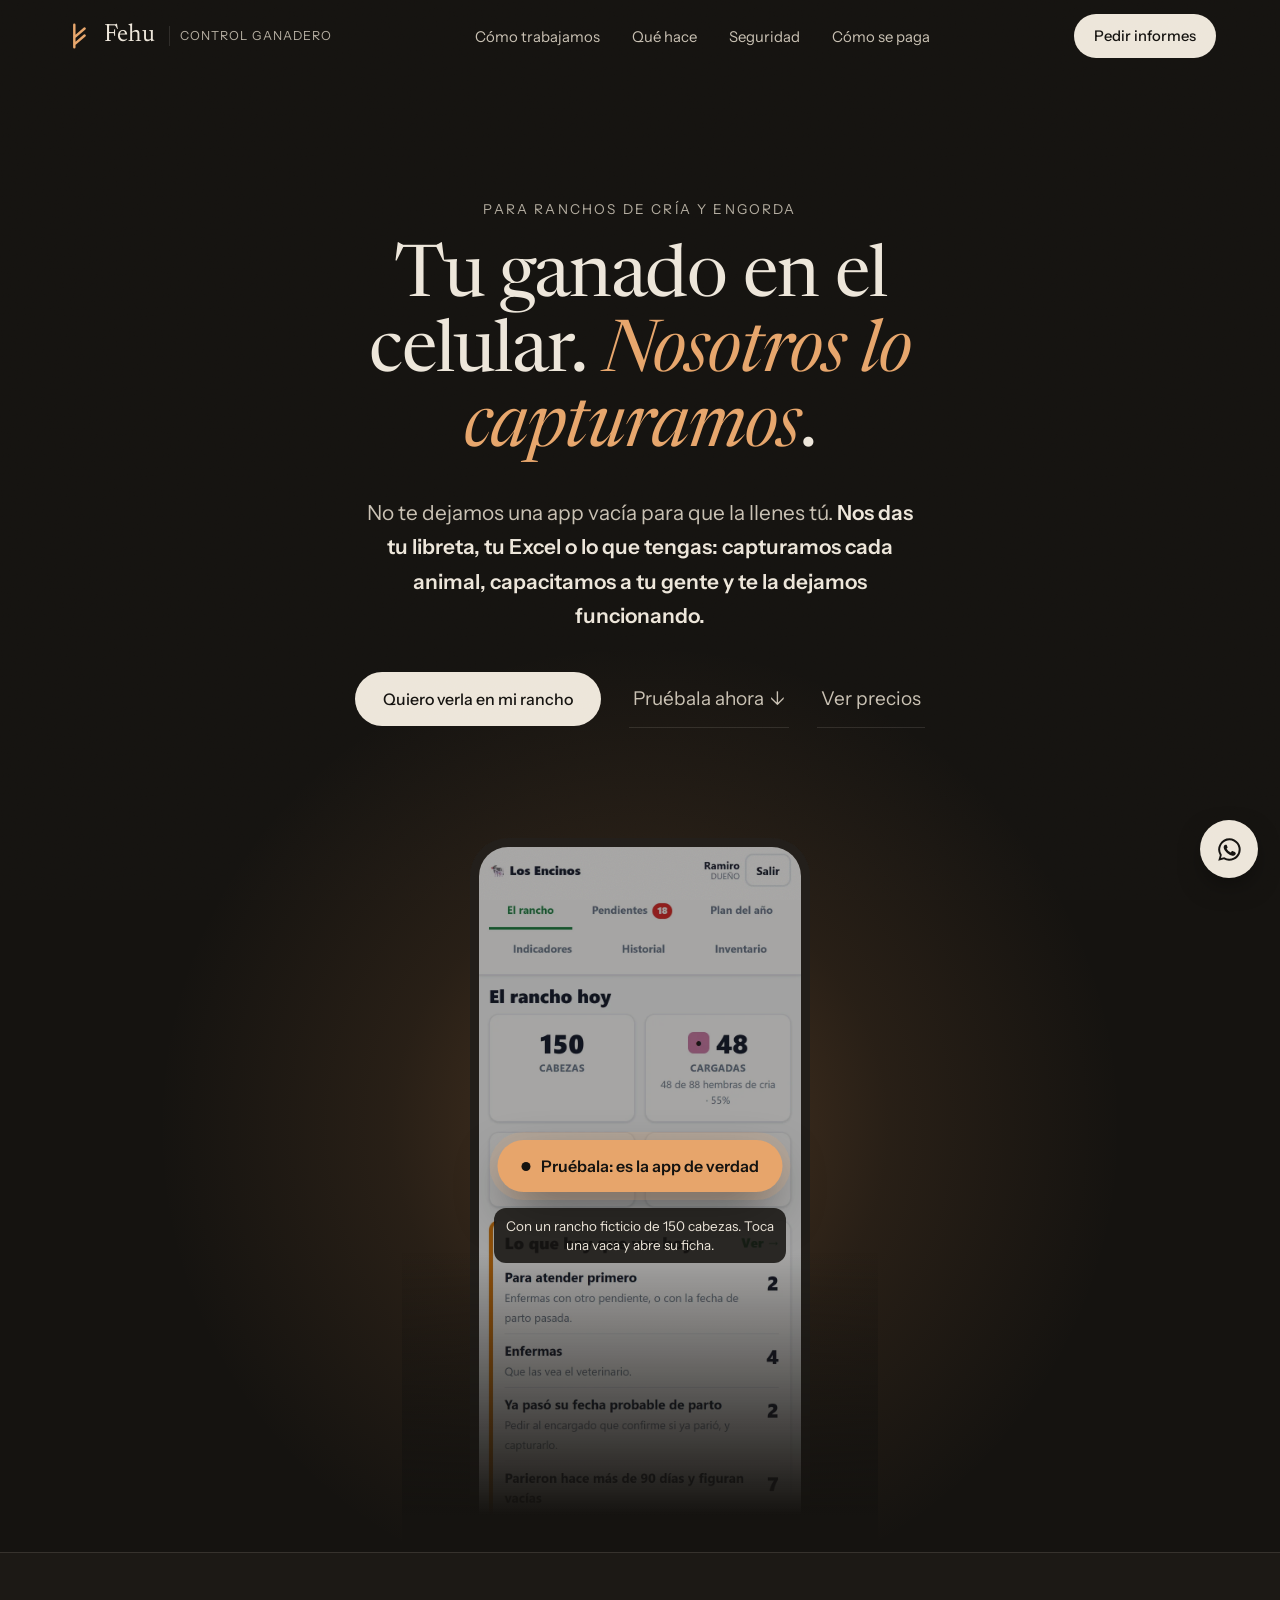
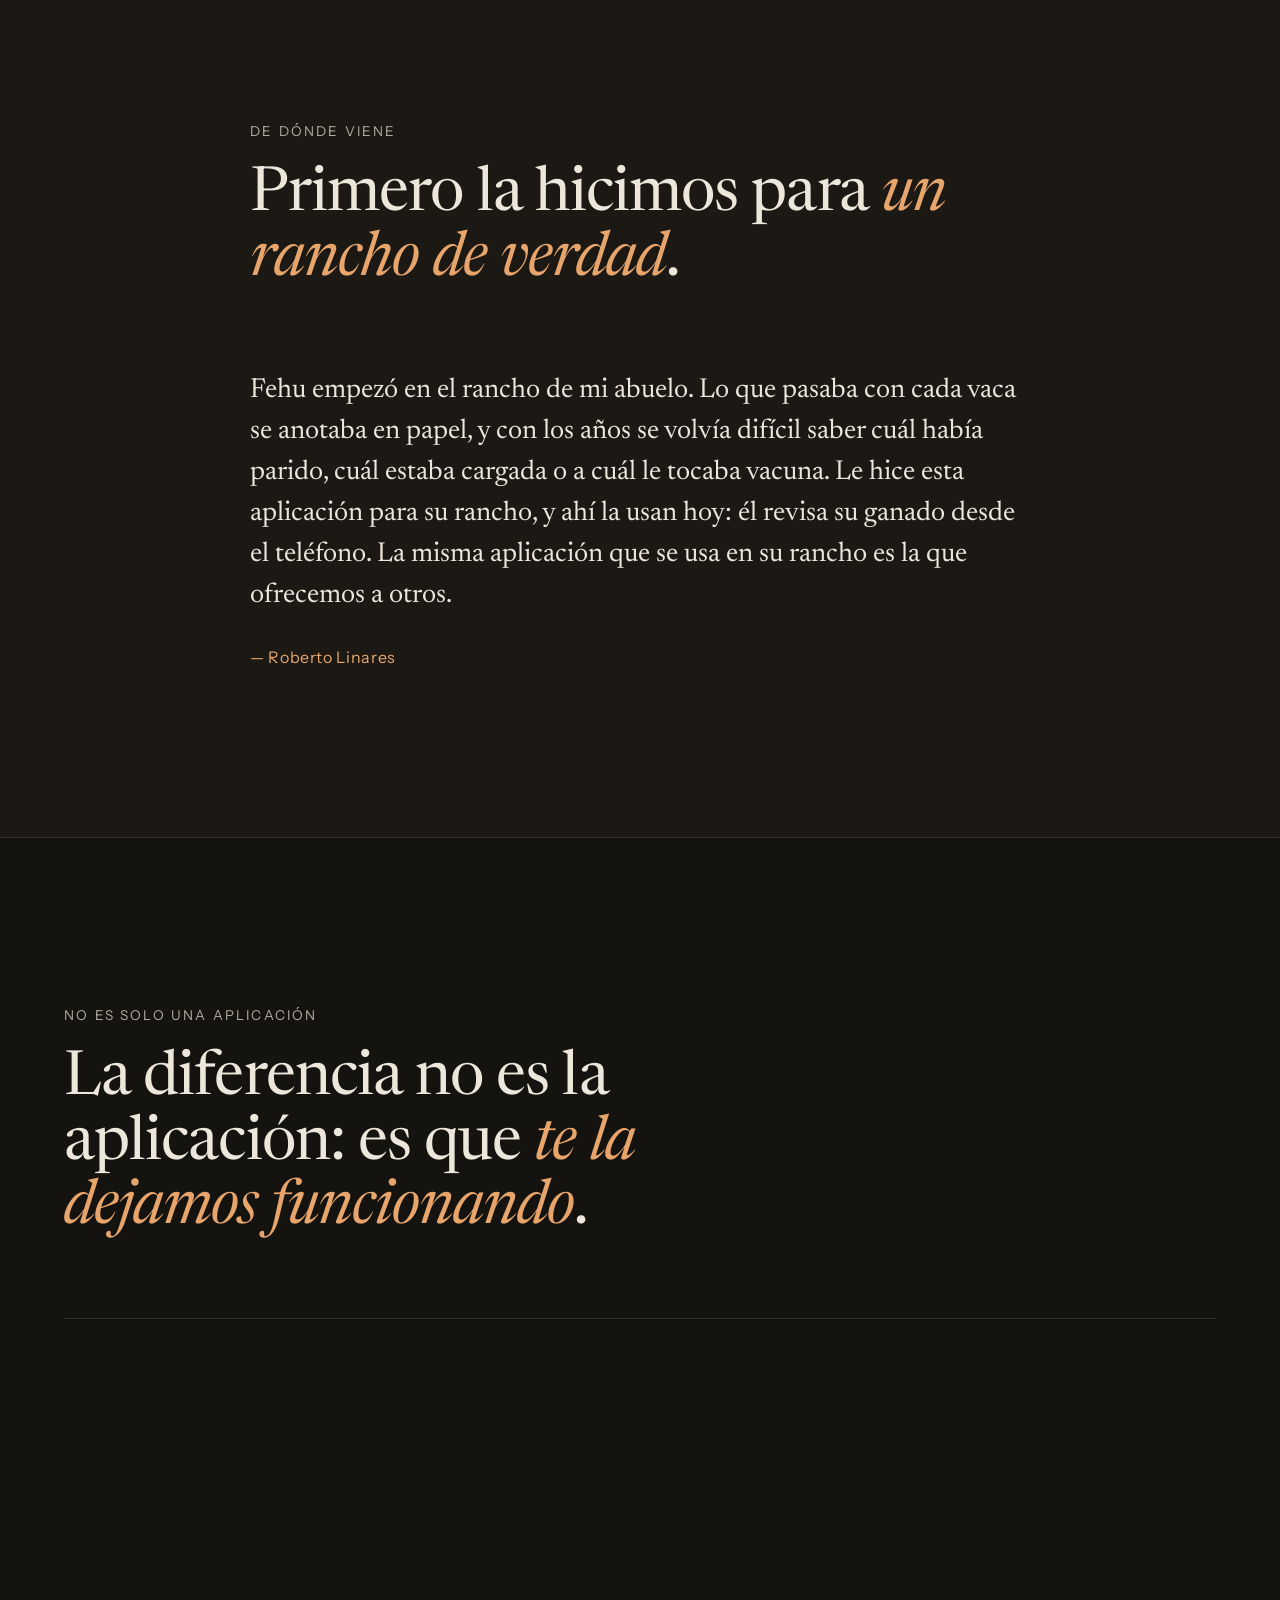
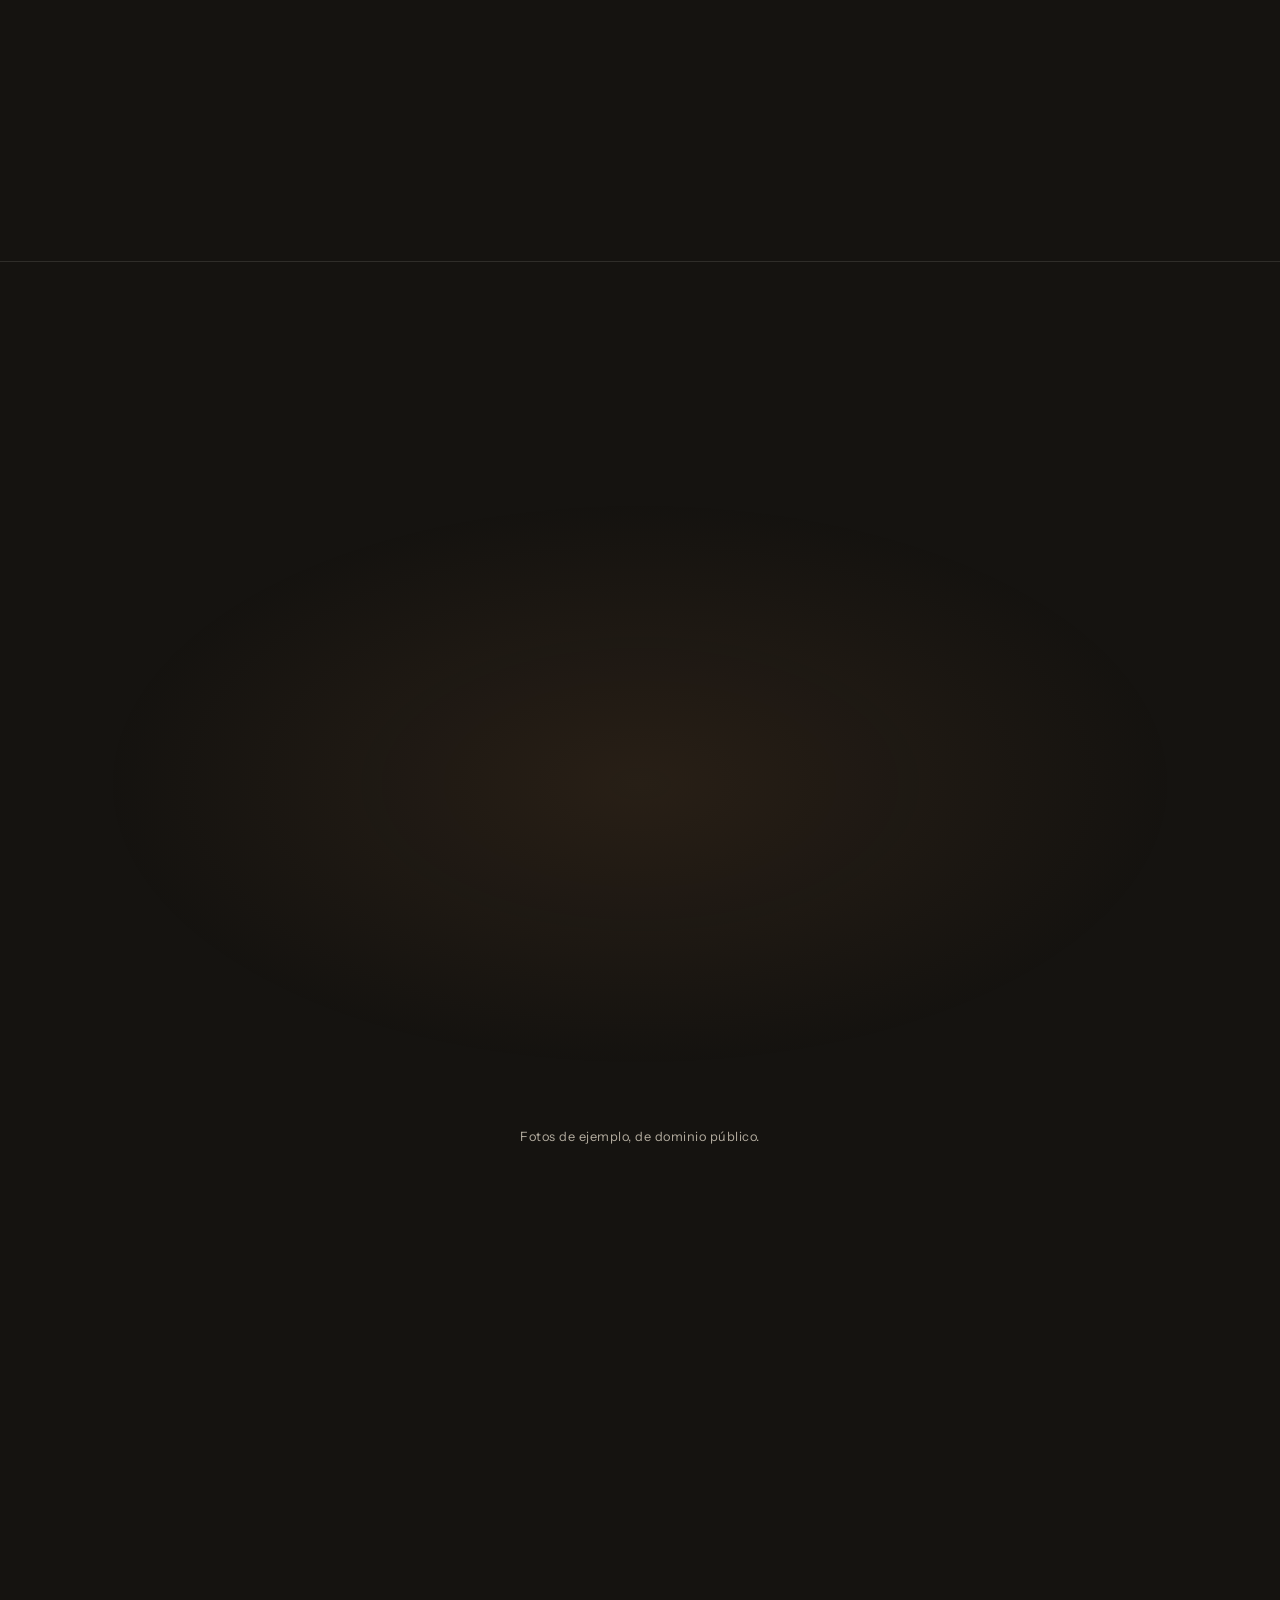
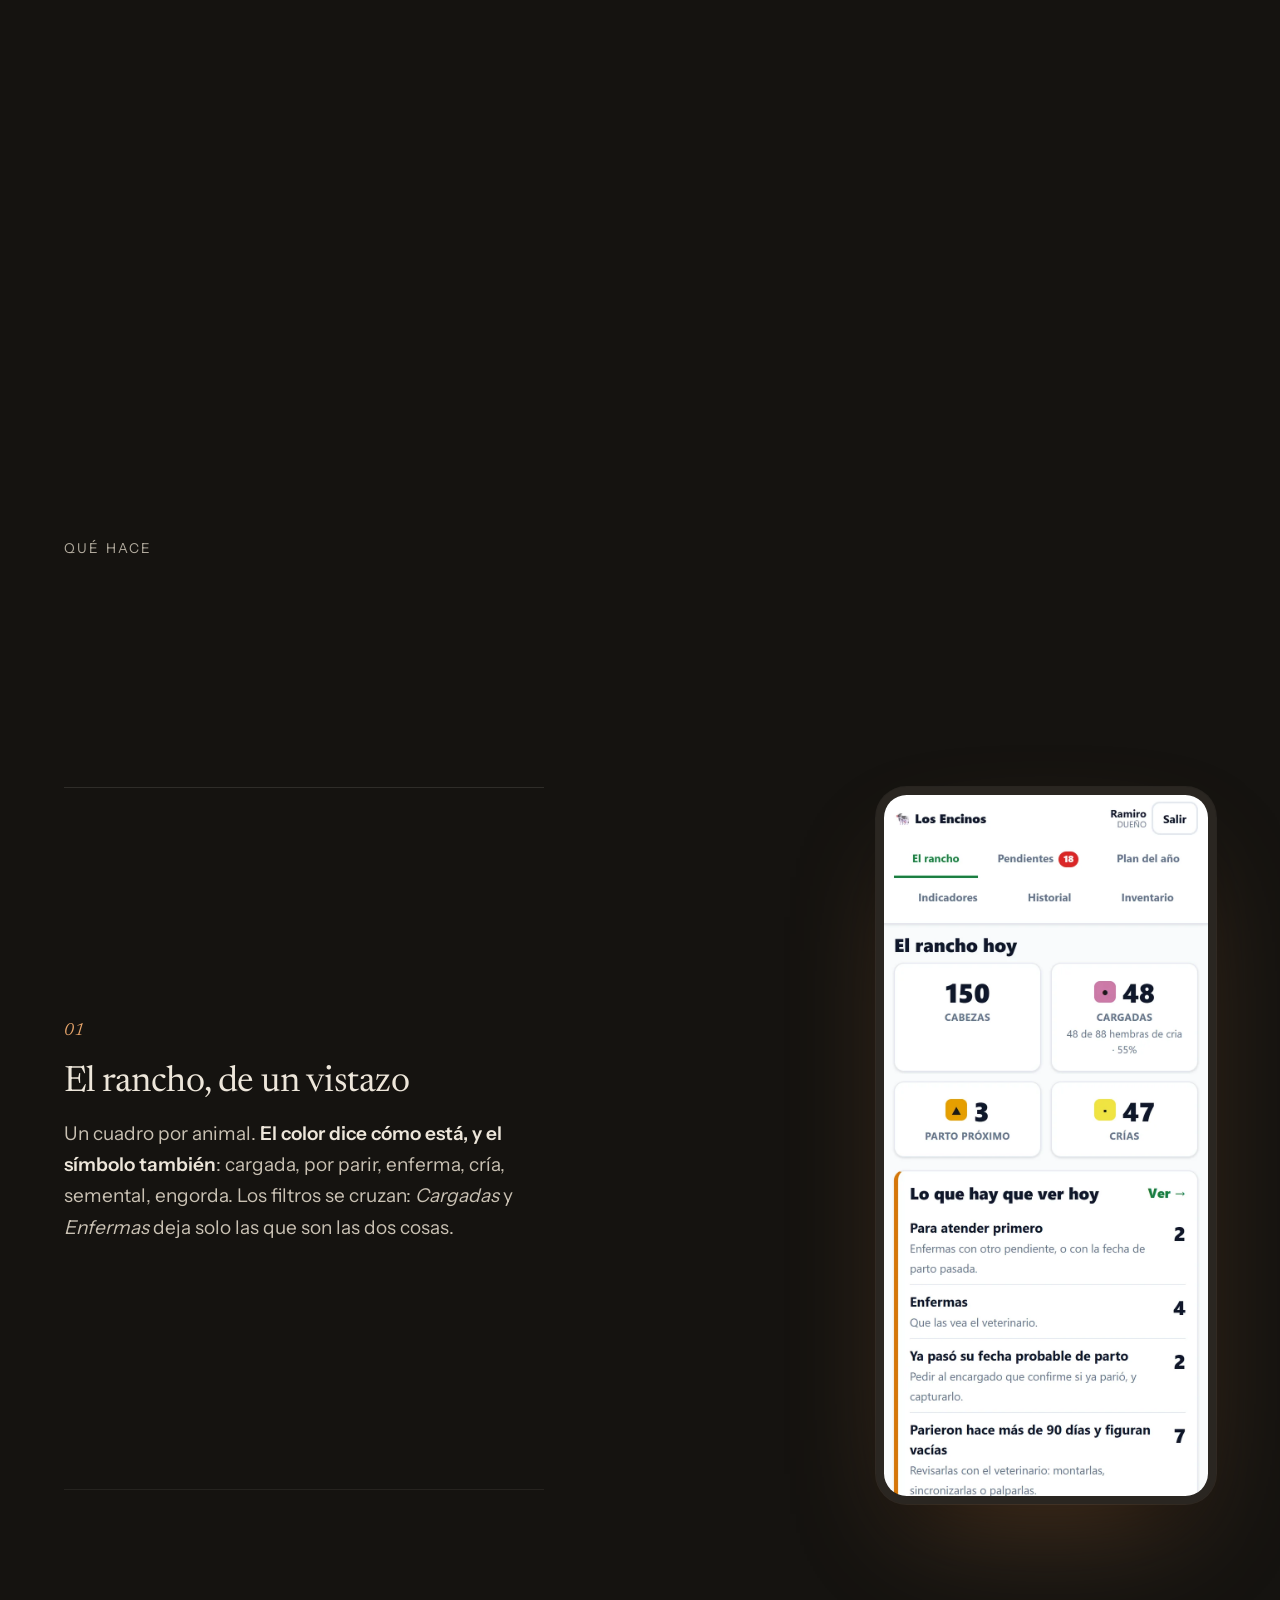
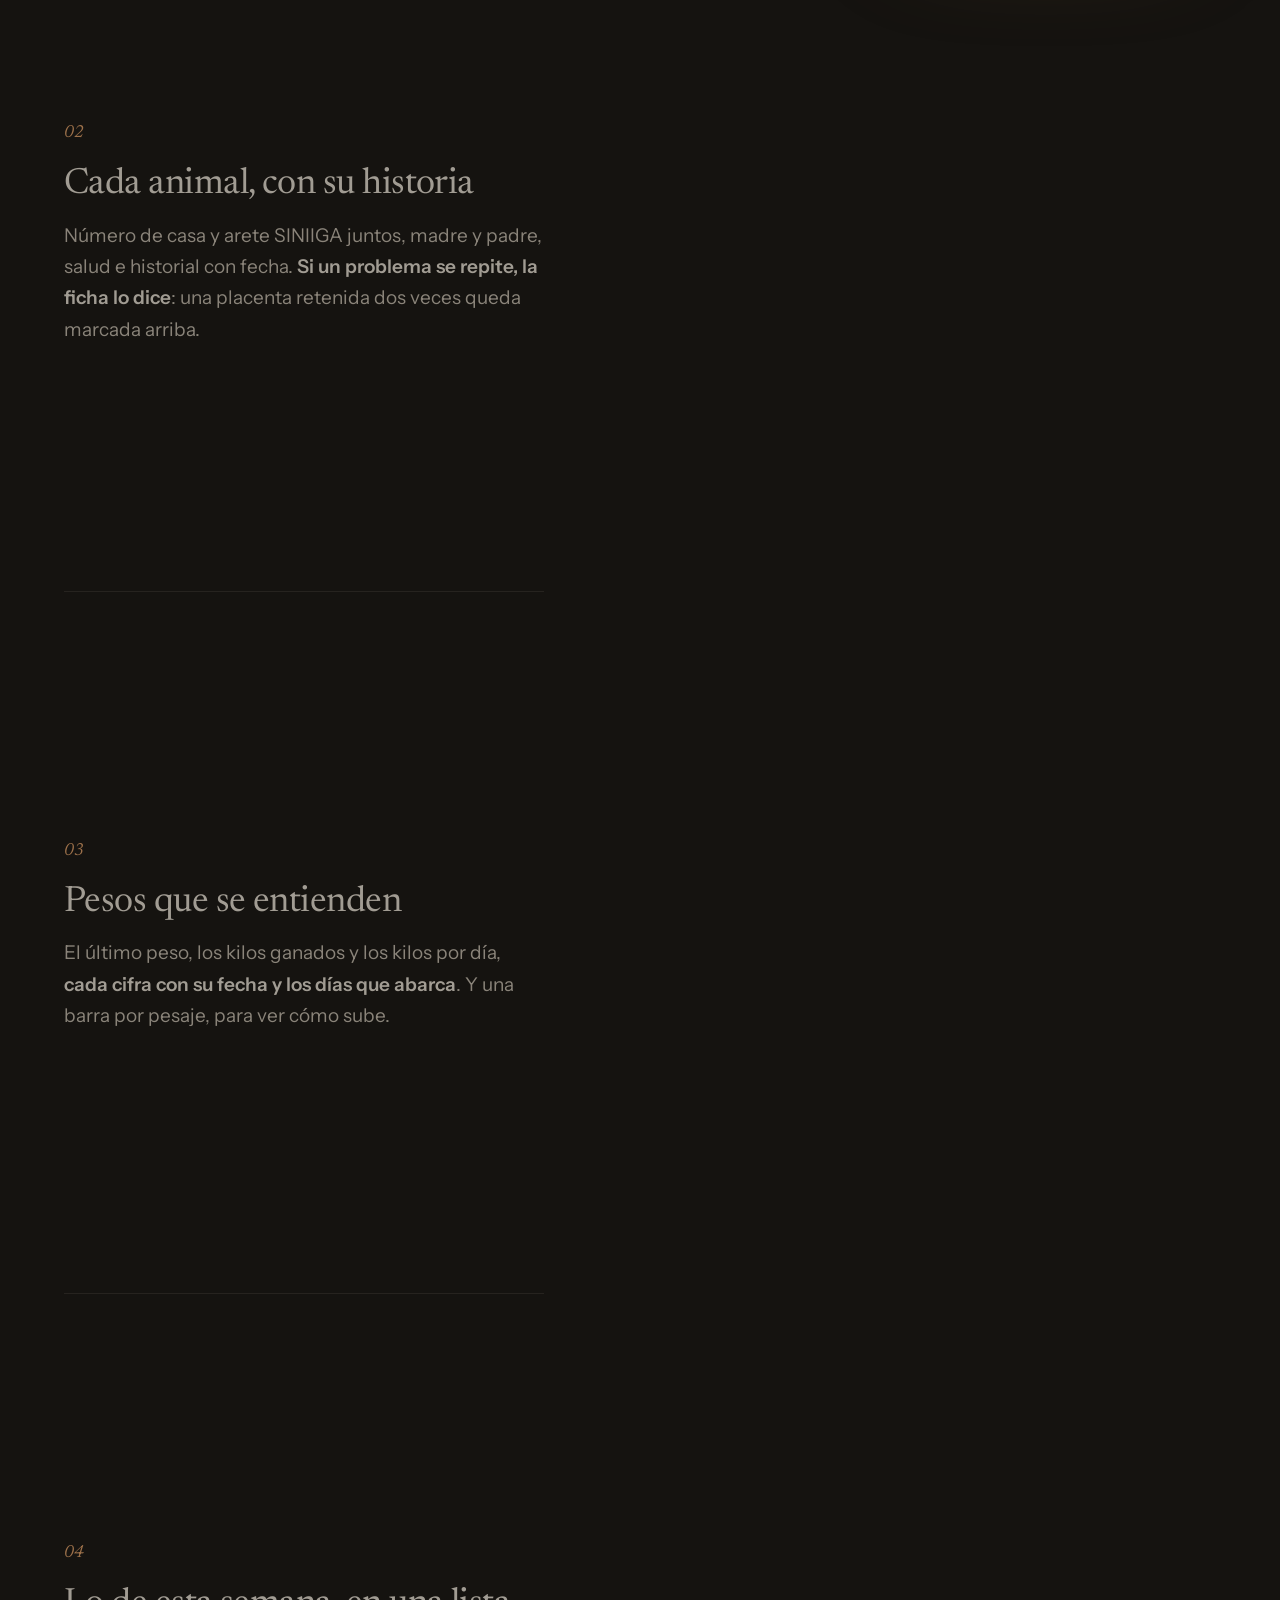
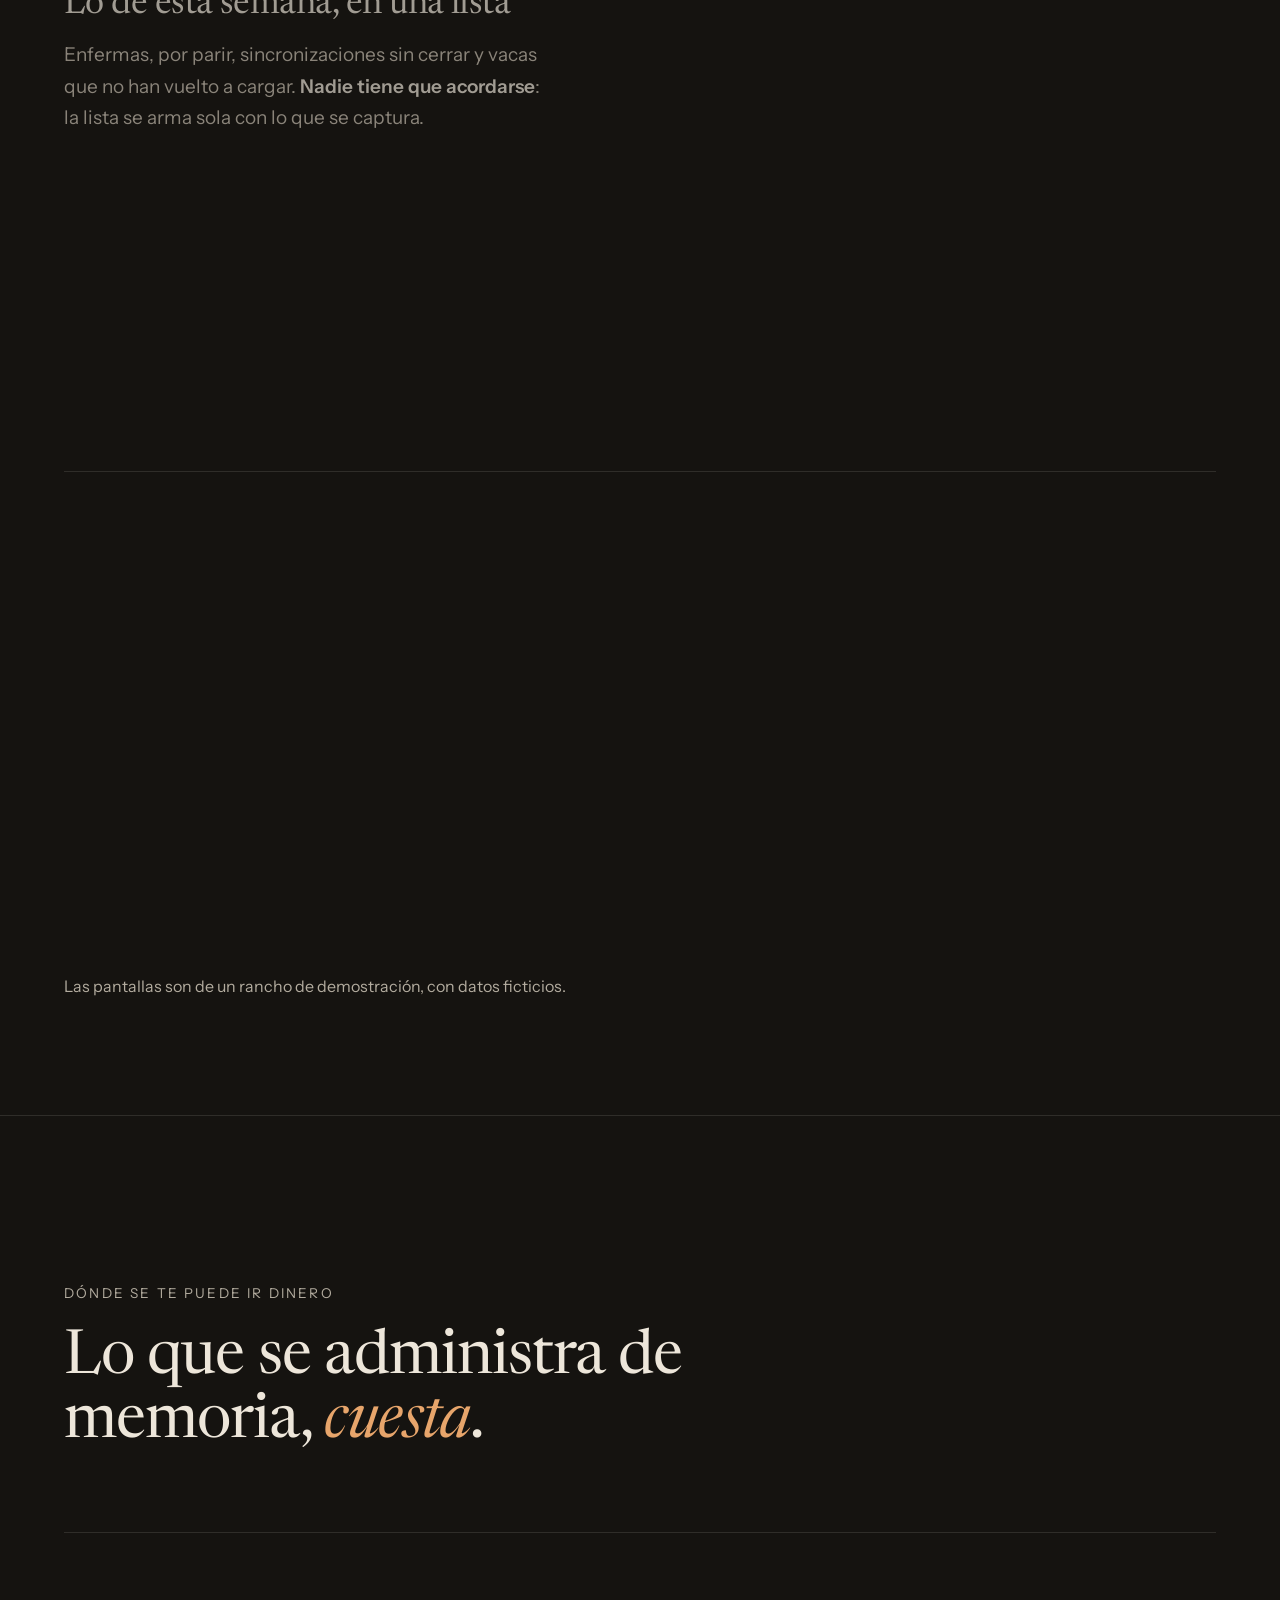
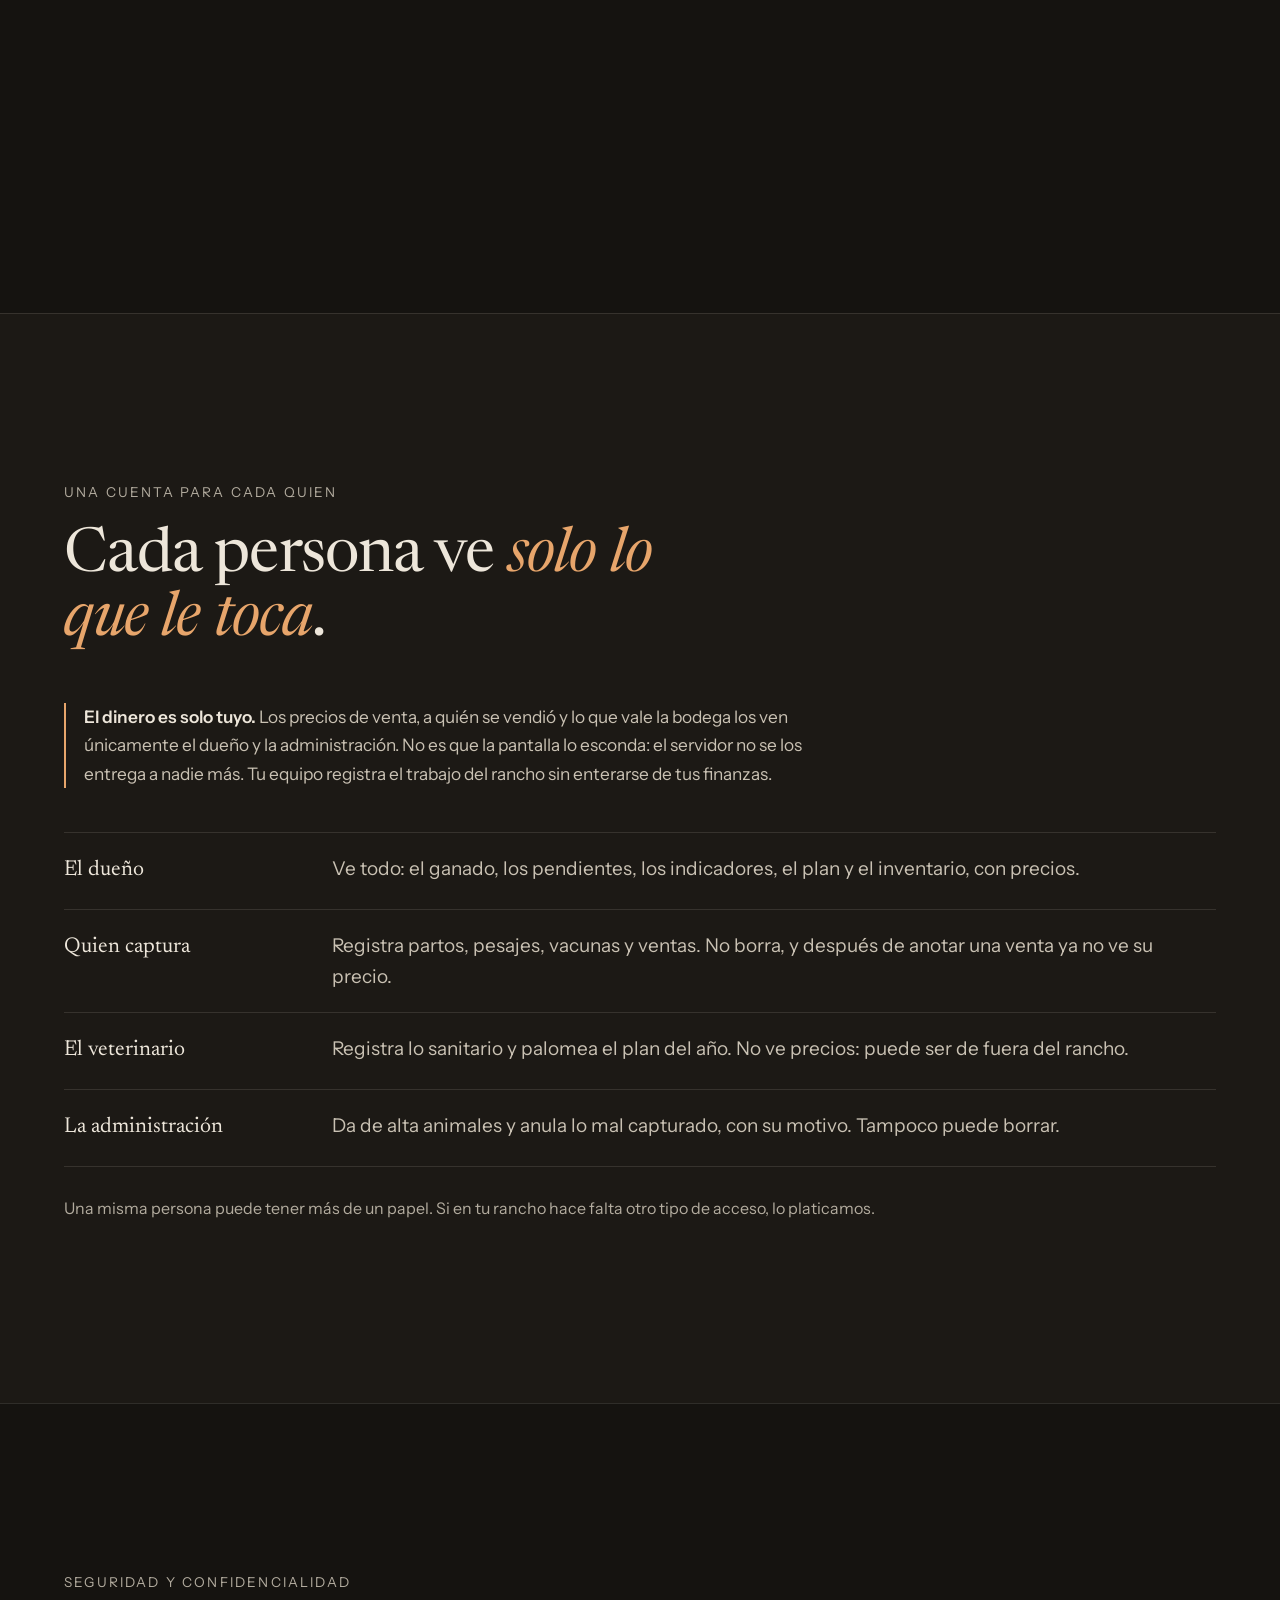
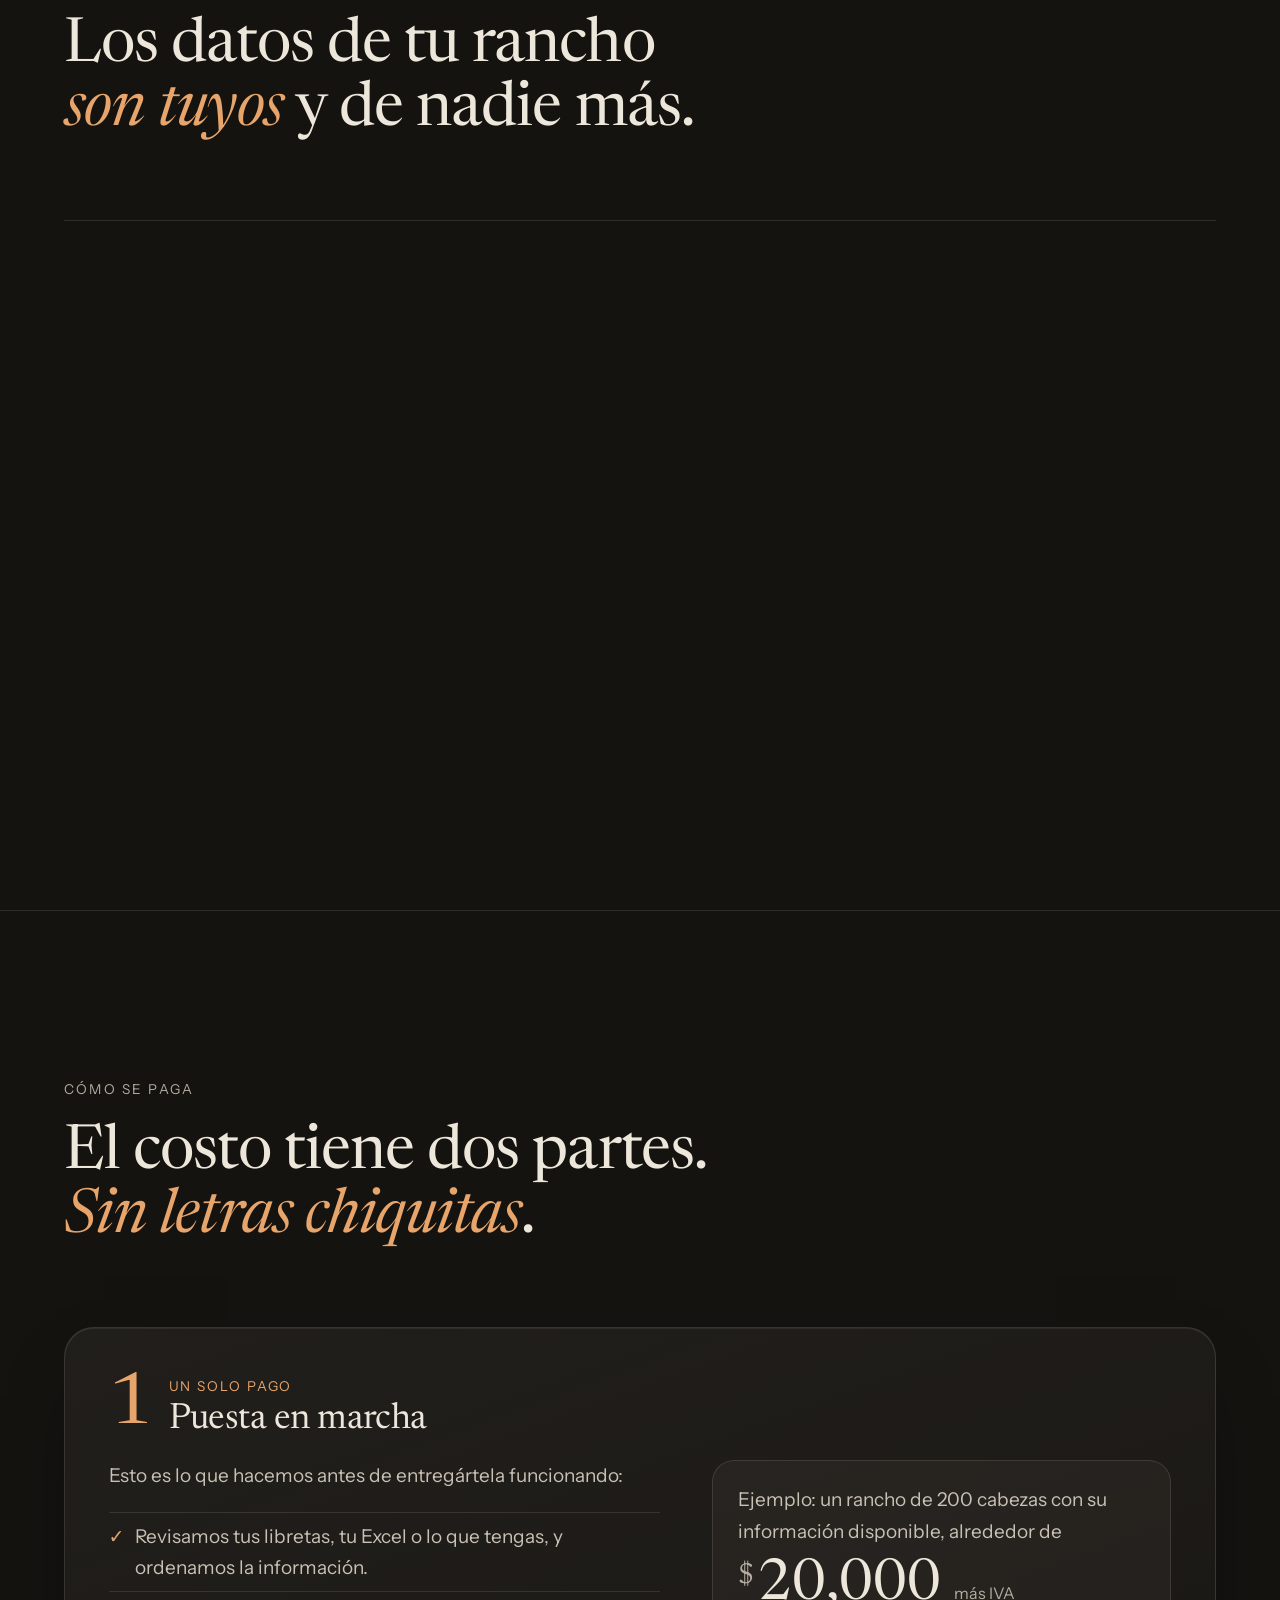
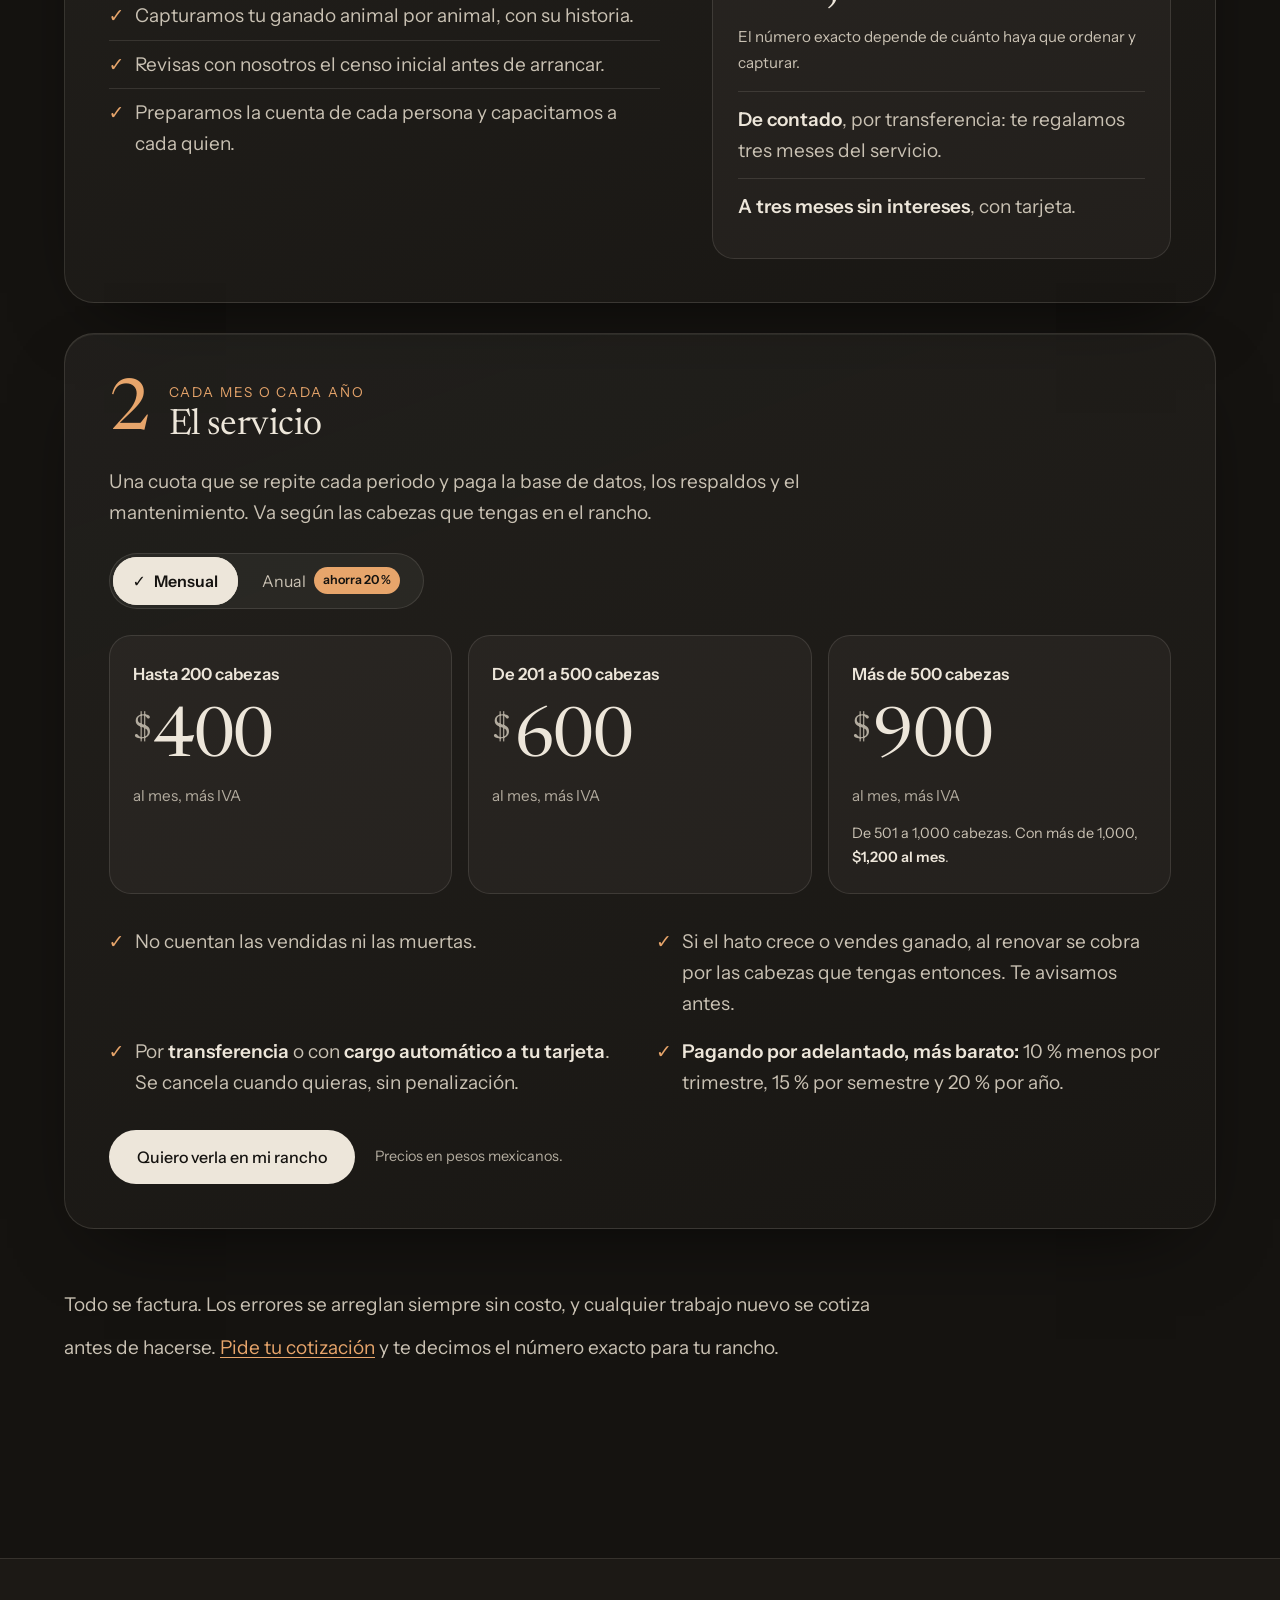
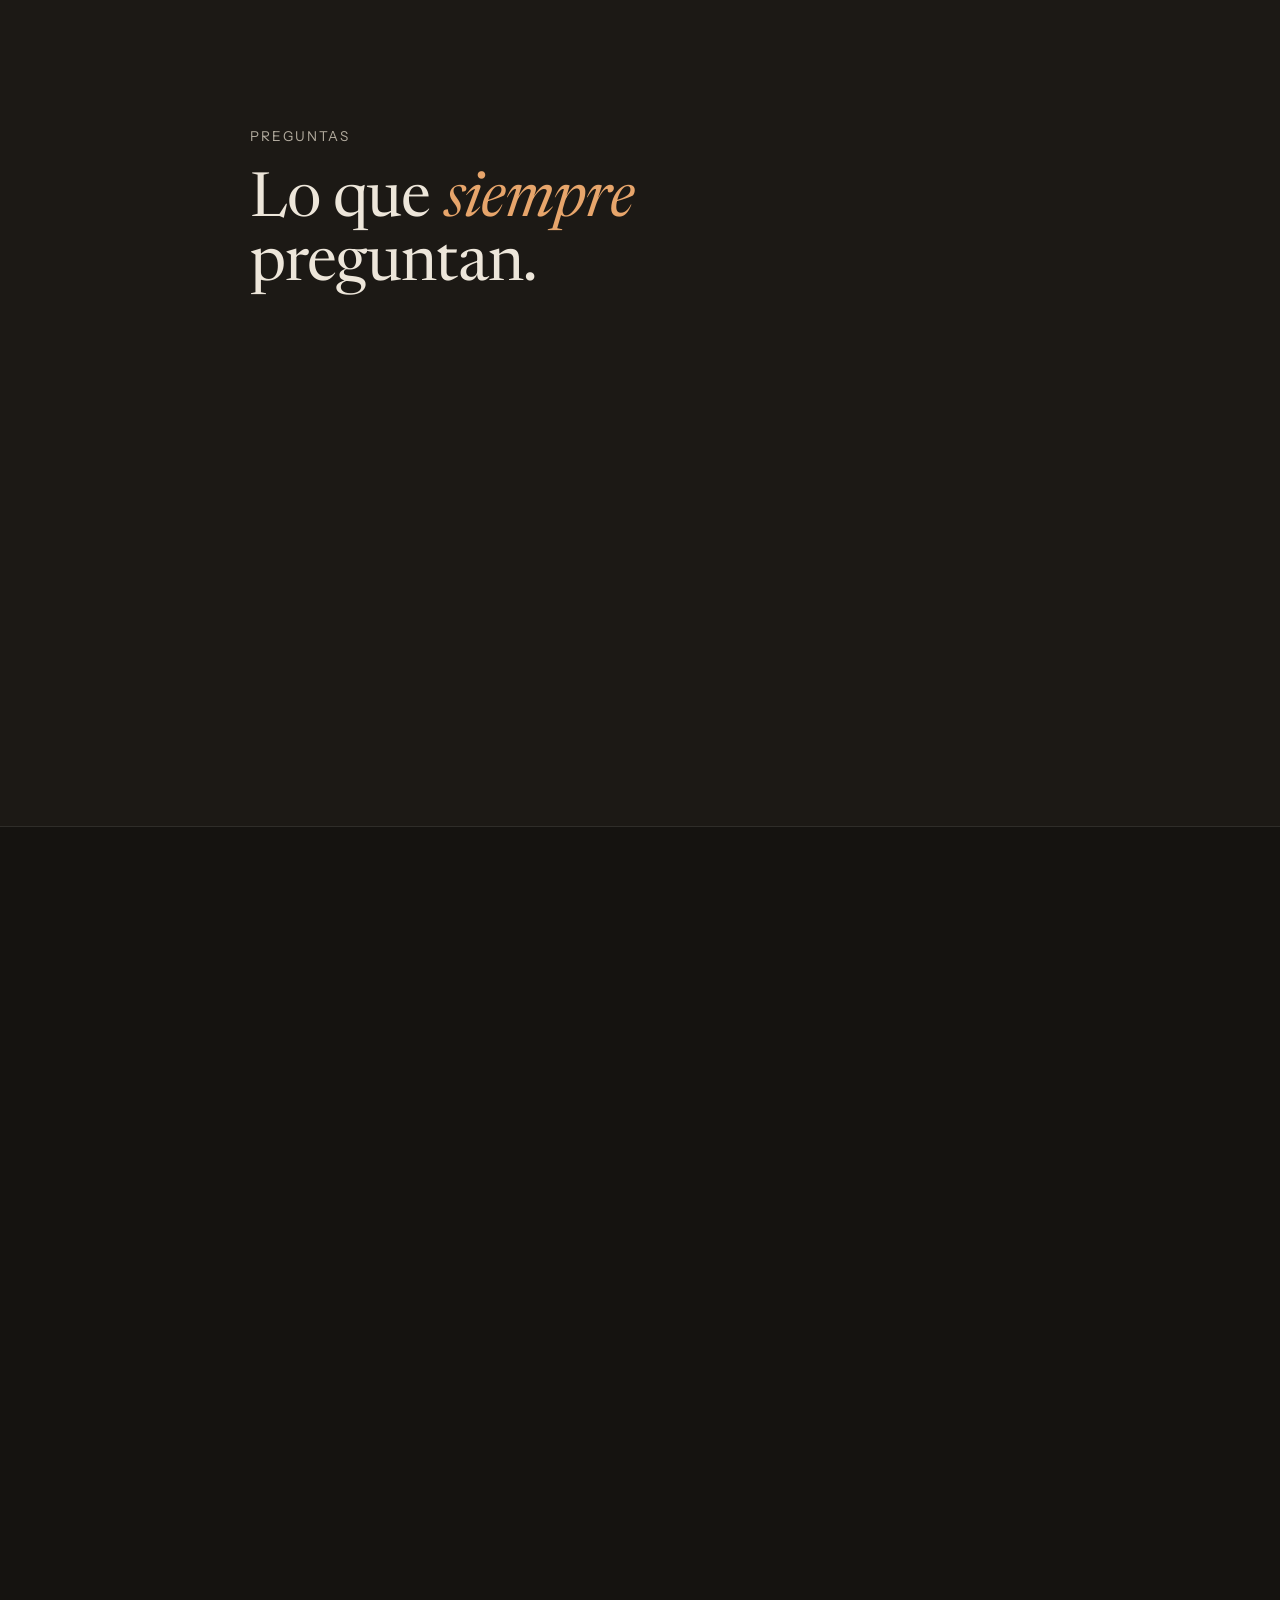
==== commit 4bb38e0b: "Precios según el mock-up de Beto: dos pagos apilados y el servicio en tres tarjetas - 1 · Puesta en " ====
--- a/index.html
+++ b/index.html
@@ -29,7 +29,7 @@
 
 <link rel="icon" href="data:image/svg+xml,%3Csvg xmlns='http://www.w3.org/2000/svg' viewBox='0 0 32 32'%3E%3Crect width='32' height='32' rx='7' fill='%23151310'/%3E%3Cpath d='M11 27V5M11 17.5 22 8.5M11 24.5 22 15.5' fill='none' stroke='%23E7A56B' stroke-width='3' stroke-linecap='round'/%3E%3C/svg%3E">
 
-<link rel="stylesheet" href="estilos.css?v=29">
+<link rel="stylesheet" href="estilos.css?v=32">
 </head>
 <body>
 
@@ -278,66 +278,85 @@
   <div class="contenedor">
     <p class="rotulo">Cómo se paga</p>
     <h2>El costo tiene dos partes. <em>Sin letras chiquitas</em>.</h2>
-    <!-- 25/09: el servicio va en una tarjeta como la de Mi Cartera (mensual/anual con confeti,
-         y el escalón por cabezas). Sin precios.js se ve la tabla de siempre; los controles y el
-         precio grande solo aparecen si precios.js arranca bien (clase .plan--vivo). -->
-    <div class="pagos pagos--plan">
-      <div class="pago">
+    <!-- 25/09 (mock-up de Beto): dos pagos, uno arriba del otro. 1 · la puesta en marcha;
+         2 · el servicio a lo ancho, con tres tarjetas y un solo mensual/anual (confeti al pasar a
+         anual, precios.js). La tercera tarjeta agrupa 501–1,000 ($900) y dice aparte el precio de
+         más de 1,000 ($1,200): así el contrato (cuatro escalones) y la página dicen lo mismo.
+         Sin precios.js las tarjetas se ven con su precio mensual y sin el selector. -->
+    <div class="pago pago--marcha">
+      <div class="pago__cabeza">
         <span class="pago__num">1</span>
-        <h3>Puesta en marcha</h3>
-        <p>Se paga una sola vez. Esto es lo que hacemos antes de entregártela funcionando:</p>
-        <ul class="incluye">
-          <li>Revisamos tus libretas, tu Excel o lo que tengas, y ordenamos la información.</li>
-          <li>Capturamos tu ganado animal por animal, con su historia.</li>
-          <li>Revisas con nosotros el censo inicial antes de arrancar.</li>
-          <li>Preparamos la cuenta de cada persona y capacitamos a cada quien.</li>
-        </ul>
-        <p class="pago__referencia">Ejemplo: un rancho de 200 cabezas con su información disponible, alrededor de <strong>$20,000</strong> más IVA. El número exacto depende de cuánto haya que ordenar y capturar.</p>
-        <ul>
-          <li><strong>De contado</strong>, por transferencia: te regalamos tres meses del servicio.</li>
-          <li><strong>A tres meses sin intereses</strong>, con tarjeta.</li>
-        </ul>
+        <div>
+          <p class="pago__tipo">Un solo pago</p>
+          <h3>Puesta en marcha</h3>
+        </div>
       </div>
-      <div class="pago plan" id="plan">
+      <div class="pago__cuerpo">
+        <div>
+          <p>Esto es lo que hacemos antes de entregártela funcionando:</p>
+          <ul class="incluye">
+            <li>Revisamos tus libretas, tu Excel o lo que tengas, y ordenamos la información.</li>
+            <li>Capturamos tu ganado animal por animal, con su historia.</li>
+            <li>Revisas con nosotros el censo inicial antes de arrancar.</li>
+            <li>Preparamos la cuenta de cada persona y capacitamos a cada quien.</li>
+          </ul>
+        </div>
+        <div class="marcha__caja">
+          <p class="marcha__ejemplo">Ejemplo: un rancho de 200 cabezas con su información disponible, alrededor de</p>
+          <p class="marcha__monto"><span class="tarjeta__signo">$</span>20,000 <span class="marcha__iva">más IVA</span></p>
+          <p class="marcha__nota">El número exacto depende de cuánto haya que ordenar y capturar.</p>
+          <ul class="marcha__formas">
+            <li><strong>De contado</strong>, por transferencia: te regalamos tres meses del servicio.</li>
+            <li><strong>A tres meses sin intereses</strong>, con tarjeta.</li>
+          </ul>
+        </div>
+      </div>
+    </div>
+
+    <div class="pago pago--servicio plan" id="plan">
+      <div class="pago__cabeza">
         <span class="pago__num">2</span>
-        <h3>El servicio</h3>
-        <p>Una cuota que se repite cada periodo y paga la base de datos, los respaldos y el mantenimiento. Va según las cabezas que tengas en el rancho.</p>
-        <div class="plan__controles" hidden>
-          <fieldset class="plan__periodo">
-            <legend class="oculto-visual">¿Cómo quieres pagar?</legend>
-            <label class="opcion"><input type="radio" name="periodo-plan" value="mensual" checked><span>Mensual</span></label>
-            <label class="opcion" id="plan-anual"><input type="radio" name="periodo-plan" value="anual"><span>Anual <b class="plan__ahorro">ahorra 20&nbsp;%</b></span></label>
-          </fieldset>
-          <fieldset class="plan__cabezas">
-            <legend>¿Cuántas cabezas tienes?</legend>
-            <label class="opcion"><input type="radio" name="cabezas-plan" value="400" data-escalon="Hasta 200 cabezas" checked><span>Hasta 200</span></label>
-            <label class="opcion"><input type="radio" name="cabezas-plan" value="600" data-escalon="201 a 500 cabezas"><span>201 a 500</span></label>
-            <label class="opcion"><input type="radio" name="cabezas-plan" value="900" data-escalon="501 a 1,000 cabezas"><span>501 a 1,000</span></label>
-            <label class="opcion"><input type="radio" name="cabezas-plan" value="1200" data-escalon="Más de 1,000 cabezas"><span>Más de 1,000</span></label>
-          </fieldset>
-          <div class="plan__precio" aria-live="polite" aria-atomic="true">
-            <span class="oculto-visual" id="plan-leer"></span>
-            <p class="plan__monto" aria-hidden="true"><span class="plan__signo">$</span><span id="plan-monto">400</span><span class="plan__per" id="plan-per">al mes, más IVA</span></p>
-            <p class="plan__nota" id="plan-nota">Pagas mes con mes.</p>
-          </div>
+        <div>
+          <p class="pago__tipo">Cada mes o cada año</p>
+          <h3>El servicio</h3>
         </div>
-        <table class="tarifas">
-          <caption class="oculto-visual">Precio mensual del servicio según las cabezas del rancho</caption>
-          <thead><tr><th scope="col">Cabezas</th><th scope="col">Al mes, más IVA</th></tr></thead>
-          <tbody>
-            <tr><td>Hasta 200</td><td>$400</td></tr>
-            <tr><td>De 201 a 500</td><td>$600</td></tr>
-            <tr><td>De 501 a 1,000</td><td>$900</td></tr>
-            <tr><td>Más de 1,000</td><td>$1,200</td></tr>
-          </tbody>
-        </table>
-        <ul class="incluye plan__lista">
-          <li>No cuentan las vendidas ni las muertas.</li>
-          <li>Si el hato crece o vendes ganado, al renovar se cobra por las cabezas que tengas entonces. Te avisamos antes.</li>
-          <li>Por <strong>transferencia</strong> o con <strong>cargo automático a tu tarjeta</strong>. Se cancela cuando quieras, sin penalización.</li>
-          <li><strong>Pagando por adelantado, más barato:</strong> 10&nbsp;% menos por trimestre, 15&nbsp;% por semestre y 20&nbsp;% por año.</li>
-        </ul>
-        <a class="btn btn--claro plan__boton" href="#contacto">Quiero verla en mi rancho</a>
+      </div>
+      <p class="servicio__texto">Una cuota que se repite cada periodo y paga la base de datos, los respaldos y el mantenimiento. Va según las cabezas que tengas en el rancho.</p>
+      <fieldset class="plan__periodo" hidden>
+        <legend class="oculto-visual">¿Cómo quieres pagar?</legend>
+        <label class="opcion"><input type="radio" name="periodo-plan" value="mensual" checked><span>Mensual</span></label>
+        <label class="opcion" id="plan-anual"><input type="radio" name="periodo-plan" value="anual"><span>Anual <b class="plan__ahorro">ahorra 20&nbsp;%</b></span></label>
+      </fieldset>
+      <p class="oculto-visual" id="plan-leer" aria-live="polite" aria-atomic="true"></p>
+      <ul class="tarjetas">
+        <li class="tarjeta" data-mensual="400">
+          <h4 class="tarjeta__titulo">Hasta 200 cabezas</h4>
+          <p class="tarjeta__monto"><span class="tarjeta__signo">$</span><span class="tarjeta__cifra">400</span></p>
+          <p class="tarjeta__per">al mes, más IVA</p>
+          <p class="tarjeta__nota"></p>
+        </li>
+        <li class="tarjeta" data-mensual="600">
+          <h4 class="tarjeta__titulo">De 201 a 500 cabezas</h4>
+          <p class="tarjeta__monto"><span class="tarjeta__signo">$</span><span class="tarjeta__cifra">600</span></p>
+          <p class="tarjeta__per">al mes, más IVA</p>
+          <p class="tarjeta__nota"></p>
+        </li>
+        <li class="tarjeta" data-mensual="900">
+          <h4 class="tarjeta__titulo">Más de 500 cabezas</h4>
+          <p class="tarjeta__monto"><span class="tarjeta__signo">$</span><span class="tarjeta__cifra">900</span></p>
+          <p class="tarjeta__per">al mes, más IVA</p>
+          <p class="tarjeta__nota"></p>
+          <p class="tarjeta__extra">De 501 a 1,000 cabezas. Con más de 1,000, <strong class="tarjeta__aparte" data-mensual="1200">$1,200 al mes</strong>.</p>
+        </li>
+      </ul>
+      <ul class="incluye plan__lista">
+        <li>No cuentan las vendidas ni las muertas.</li>
+        <li>Si el hato crece o vendes ganado, al renovar se cobra por las cabezas que tengas entonces. Te avisamos antes.</li>
+        <li>Por <strong>transferencia</strong> o con <strong>cargo automático a tu tarjeta</strong>. Se cancela cuando quieras, sin penalización.</li>
+        <li><strong>Pagando por adelantado, más barato:</strong> 10&nbsp;% menos por trimestre, 15&nbsp;% por semestre y 20&nbsp;% por año.</li>
+      </ul>
+      <div class="servicio__pie">
+        <a class="btn btn--claro" href="#contacto">Quiero verla en mi rancho</a>
         <p class="plan__pie">Precios en pesos mexicanos.</p>
       </div>
     </div>
@@ -433,7 +452,7 @@
 
 <script src="script.js?v=15" defer></script>
 <script src="assets/confetti.min.js?v=2" defer></script>
-<script src="precios.js?v=2" defer></script>
+<script src="precios.js?v=5" defer></script>
 <script src="rebano.js?v=5" defer></script>
 </body>
 </html>
--- a/estilos.css
+++ b/estilos.css
@@ -446,7 +446,6 @@
 @media (prefers-reduced-motion: reduce) { .probar__punto { animation: none; } }
 
 /* ---------- Cómo se paga ---------- */
-.pagos { display: grid; grid-template-columns: repeat(auto-fit, minmax(300px, 1fr)); gap: 0 clamp(40px, 7vw, 110px); border-top: 1px solid var(--linea); }
 .pago { padding: 34px 0 10px; }
 .pago__num { display: block; font-family: var(--serif); font-size: clamp(3rem, 2rem + 3vw, 4.6rem); line-height: 1; color: var(--ambar-claro); margin-bottom: 18px; }
 .pago p, .pago li { color: var(--hueso-suave); }
@@ -689,14 +688,6 @@
 @media (max-width: 760px) { .nombre__rejilla { grid-template-columns: 1fr; } .nombre__runa { width: 110px; position: static; } }
 @media (prefers-reduced-motion: reduce) { .js .nombre__runa path { stroke-dashoffset: 0; transition: none; } }
 
-/* Precios a la vista (23/09) */
-.pago__referencia { margin-top: 14px; padding-left: 14px; border-left: 2px solid var(--ambar-claro); color: var(--hueso) !important; }
-.tarifas { width: 100%; border-collapse: collapse; margin: 22px 0 6px; }
-.tarifas th { text-align: left; font-weight: 500; font-size: .85rem; letter-spacing: .08em; text-transform: uppercase; color: var(--gris); padding: 0 0 10px; border-bottom: 1px solid var(--linea); }
-.tarifas th:last-child, .tarifas td:last-child { text-align: right; }
-.tarifas td { padding: 14px 0; border-bottom: 1px solid var(--linea); color: var(--hueso-suave); }
-.tarifas td:last-child { font-family: var(--serif); font-size: 1.5rem; color: var(--hueso); }
-
 /* Foto con el abuelo (se activa cuando exista el archivo) */
 .origen__foto { margin-top: 40px; }
 .origen__foto img { width: 100%; border-radius: 14px; }
@@ -804,65 +795,87 @@
 }
 
 /* ============================================================
-   PRECIOS (25/09) — el servicio en una tarjeta como la de Mi Cartera:
-   mensual / anual (con confeti al pasar a anual) y el escalón por cabezas.
-   Los controles son radios de verdad: el elegido lleva fondo claro, borde y
-   palomita, no solo color (el abuelo es daltónico). Sin .plan--vivo (sin
-   precios.js) se ve la tabla de siempre.
-   ============================================================ */
-.pagos--plan { grid-template-columns: minmax(0, 1fr) minmax(0, 540px); align-items: start; }
-.plan {
-  position: relative; margin-top: 26px; padding: clamp(26px, 3vw, 38px); border-radius: 30px;
-  background: linear-gradient(160deg, rgba(var(--hueso-rgb), .07), rgba(var(--hueso-rgb), .025));
-  border: 1px solid rgba(var(--hueso-rgb), .14);
-  box-shadow: inset 0 1px 0 rgba(var(--hueso-rgb), .08), 0 30px 80px -40px rgba(0, 0, 0, .8);
-}
-.plan > p { color: var(--hueso-suave); }
-.plan--vivo .tarifas { display: none; }
-.plan__controles:not([hidden]) { display: flex; flex-direction: column; align-items: flex-start; gap: 26px; margin-top: 24px; }
+   PRECIOS (25/09, mock-up de Beto) — dos pagos, uno arriba del otro:
+   1 · la puesta en marcha; 2 · el servicio a lo ancho con tres tarjetas y un
+   solo mensual/anual (confeti al pasar a anual, precios.js). El elegido del
+   selector lleva fondo claro, borde y palomita, no solo color (el abuelo es
+   daltónico). Sin precios.js las tarjetas se ven con su precio mensual.
+   ============================================================ */
+.pago--marcha, .pago--servicio {
+  margin-top: 30px; padding: clamp(24px, 3.4vw, 44px); border-radius: 30px;
+  background: linear-gradient(160deg, rgba(var(--hueso-rgb), .06), rgba(var(--hueso-rgb), .02));
+  border: 1px solid rgba(var(--hueso-rgb), .13);
+  box-shadow: inset 0 1px 0 rgba(var(--hueso-rgb), .07), 0 30px 80px -40px rgba(0, 0, 0, .8);
+}
+.pago__cabeza { display: flex; align-items: center; gap: 18px; margin-bottom: 18px; }
+.pago__cabeza .pago__num { margin: 0; }
+.pago__cabeza h3 { margin: 0; }
+.pago .pago__tipo { margin: 0 0 4px; font-size: .85rem; letter-spacing: .14em; text-transform: uppercase; color: var(--ambar-claro); }
+.pago__cuerpo { display: grid; grid-template-columns: minmax(0, 1.2fr) minmax(0, 1fr); gap: clamp(24px, 4vw, 60px); align-items: start; }
+.pago__cuerpo p, .servicio__texto { color: var(--hueso-suave); }
+.marcha__caja { padding: 24px 26px; border-radius: 22px; background: rgba(var(--hueso-rgb), .04); box-shadow: inset 0 0 0 1px var(--linea); }
+.marcha__ejemplo { margin: 0; }
+.marcha__caja .marcha__monto { margin: 10px 0 0; font-family: var(--serif); font-size: clamp(2.6rem, 2rem + 2.4vw, 3.6rem); line-height: 1; color: var(--hueso); font-variant-numeric: tabular-nums; }
+.marcha__iva { font-family: var(--sans); font-size: 1rem; color: var(--gris); }
+.marcha__nota { margin: 10px 0 0; font-size: .95rem; }
+.marcha__caja .marcha__formas { list-style: none; padding: 0; margin: 16px 0 0; }
+.marcha__formas li { padding: 12px 0; border-top: 1px solid var(--linea); color: var(--hueso-suave); }
+.servicio__texto { max-width: 62ch; margin: 0; }
+
 .plan fieldset { border: 0; margin: 0; padding: 0; min-width: 0; }
-.plan .plan__periodo {
-  display: inline-flex; gap: 4px; padding: 4px; border-radius: 999px;
+.plan .plan__periodo:not([hidden]) {
+  display: inline-flex; gap: 4px; margin-top: 24px; padding: 4px; border-radius: 999px;
   background: rgba(var(--hueso-rgb), .05); box-shadow: inset 0 0 0 1px var(--linea); max-width: 100%;
 }
-.plan__cabezas { display: grid; grid-template-columns: repeat(2, minmax(0, 1fr)); gap: 8px; width: 100%; }
-.plan__cabezas legend { grid-column: 1 / -1; padding: 0; margin-bottom: 10px; font-size: .95rem; color: var(--hueso-suave); }
 .opcion { position: relative; display: block; cursor: pointer; }
 .opcion input { position: absolute; inset: 0; width: 100%; height: 100%; margin: 0; opacity: 0; cursor: pointer; }
 .opcion span {
-  display: flex; align-items: center; justify-content: center; gap: 8px; min-height: 48px; padding: 0 18px;
+  display: flex; align-items: center; justify-content: center; gap: 8px; min-height: 48px; padding: 0 20px;
   border-radius: 999px; font-size: 1rem; color: var(--hueso-suave); transition: background .25s, color .25s, box-shadow .25s;
 }
-.plan__cabezas .opcion span { border-radius: 16px; box-shadow: inset 0 0 0 1px var(--linea); }
 .opcion input:checked + span { background: var(--hueso); color: var(--noche); font-weight: 600; box-shadow: inset 0 0 0 1px var(--hueso); }
 .opcion input:checked + span::before { content: '✓'; font-weight: 700; }
 .opcion input:focus-visible + span { outline: 2px solid var(--ambar-claro); outline-offset: 3px; }
 .opcion:hover input:not(:checked) + span { color: var(--hueso); background: rgba(var(--hueso-rgb), .06); }
 .plan__ahorro { white-space: nowrap; font-size: .78rem; font-weight: 700; padding: 3px 9px; border-radius: 999px; background: var(--ambar-claro); color: var(--noche); }
-.plan__monto {
-  display: flex; align-items: baseline; flex-wrap: wrap; gap: 4px 8px; margin: 0;
-  font-family: var(--serif); font-variant-numeric: tabular-nums; line-height: 1; color: var(--hueso);
-}
-.plan__signo { font-size: clamp(1.8rem, 1.4rem + 1.4vw, 2.6rem); color: var(--gris); }
-#plan-monto { font-size: clamp(3.6rem, 2.4rem + 5vw, 5.8rem); letter-spacing: -.02em; }
-.plan__per { font-family: var(--sans); font-size: 1rem; color: var(--gris); }
-.plan__precio { width: 100%; }
-.plan__nota { margin: 12px 0 0; color: var(--ambar-claro); min-height: 1.6em; }
-.plan__lista { margin-top: 22px; }
+
+.pago--servicio .tarjetas { list-style: none; padding: 0; margin: 26px 0 0; display: grid; grid-template-columns: repeat(3, minmax(0, 1fr)); gap: 16px; }
+/* .tarjetas .tarjeta: la tarjeta es un <li> dentro de .pago, y ".pago li" le quitaba el relleno. */
+.tarjetas .tarjeta {
+  display: flex; border-top: 0; flex-direction: column; padding: 26px 24px 24px; border-radius: 22px;
+  background: rgba(var(--hueso-rgb), .04); box-shadow: inset 0 0 0 1px var(--linea);
+}
+.tarjeta__titulo { margin: 0; font-family: var(--sans); font-size: 1.05rem; font-weight: 600; color: var(--hueso); }
+.tarjetas .tarjeta__monto { margin: 18px 0 0; font-family: var(--serif); font-size: clamp(3rem, 2.2rem + 2.6vw, 4.4rem); line-height: 1; color: var(--hueso); font-variant-numeric: tabular-nums; letter-spacing: -.02em; }
+.tarjeta__signo { font-size: .5em; color: var(--gris); margin-right: 4px; vertical-align: .55em; }
+.tarjetas .tarjeta__per { margin: 8px 0 0; color: var(--gris); font-size: .95rem; }
+.tarjetas .tarjeta__nota { margin: 10px 0 0; color: var(--ambar-claro); font-size: .95rem; min-height: 0; }
+.tarjeta__nota:empty { display: none; }
+.tarjeta__extra { margin: auto 0 0; padding-top: 14px; font-size: .9rem; color: var(--hueso-suave); }
+.pago--servicio .plan__lista { margin-top: 24px; display: grid; grid-template-columns: repeat(2, minmax(0, 1fr)); gap: 0 32px; }
 .plan__lista li { border-top: 0; padding: 8px 0 8px 26px; }
-.plan__boton { width: 100%; margin-top: 22px; justify-content: center; }
-.plan__pie { margin: 14px 0 0; text-align: center; font-size: .9rem; color: var(--gris); }
+.servicio__pie { display: flex; align-items: center; gap: 20px; flex-wrap: wrap; margin-top: 24px; }
+.servicio__pie .plan__pie { margin: 0; font-size: .9rem; color: var(--gris); }
 .confeti { position: fixed; inset: 0; width: 100%; height: 100%; pointer-events: none; z-index: 95; }
 @media (max-width: 860px) {
-  .pagos--plan { grid-template-columns: 1fr; }
-  .plan { margin-top: 34px; }
+  .pago__cuerpo { grid-template-columns: minmax(0, 1fr); }
+  .pago--servicio .tarjetas { grid-template-columns: minmax(0, 1fr); gap: 12px; }
+  .tarjetas .tarjeta { display: grid; grid-template-columns: minmax(0, 1fr) auto; align-items: baseline; gap: 4px 12px; padding: 20px 20px; }
+  .tarjeta__titulo { grid-column: 1 / -1; }
+  .tarjetas .tarjeta__monto { margin-top: 6px; }
+  .tarjetas .tarjeta__per { margin: 0; text-align: right; }
+  .tarjetas .tarjeta__nota, .tarjeta__extra { grid-column: 1 / -1; margin-top: 4px; padding-top: 0; }
+  .pago--servicio .plan__lista { grid-template-columns: minmax(0, 1fr); }
+  .servicio__pie .btn { width: 100%; justify-content: center; }
 }
 @media (max-width: 400px) {
-  .plan__periodo { display: flex; }
+  .plan .plan__periodo:not([hidden]) { display: flex; }
   .plan__periodo .opcion { flex: 1; }
   .opcion span { padding: 0 12px; }
-  /* La insignia "ahorra 20 %" baja debajo de "Anual" en vez de ensanchar la
-     pastilla: eso era lo que forzaba a .plan a salirse de su columna de grid. */
+  /* "ahorra 20 %" baja debajo de "Anual" en vez de ensanchar la pastilla (a 320 px se salía). */
   #plan-anual span { flex-direction: column; gap: 2px; }
-}
-@media (max-width: 480px) { .plan__cabezas .opcion span { padding: 0 8px; font-size: .95rem; } }
+  /* A 320-360 px el precio anual (p. ej. "$8,640") se salía de su columna y se encimaba
+     con "al año, más IVA". Se apila: una sola columna y el periodo a la izquierda, debajo. */
+  .tarjetas .tarjeta { grid-template-columns: minmax(0, 1fr); }
+  .tarjetas .tarjeta__per { text-align: left; }
+}
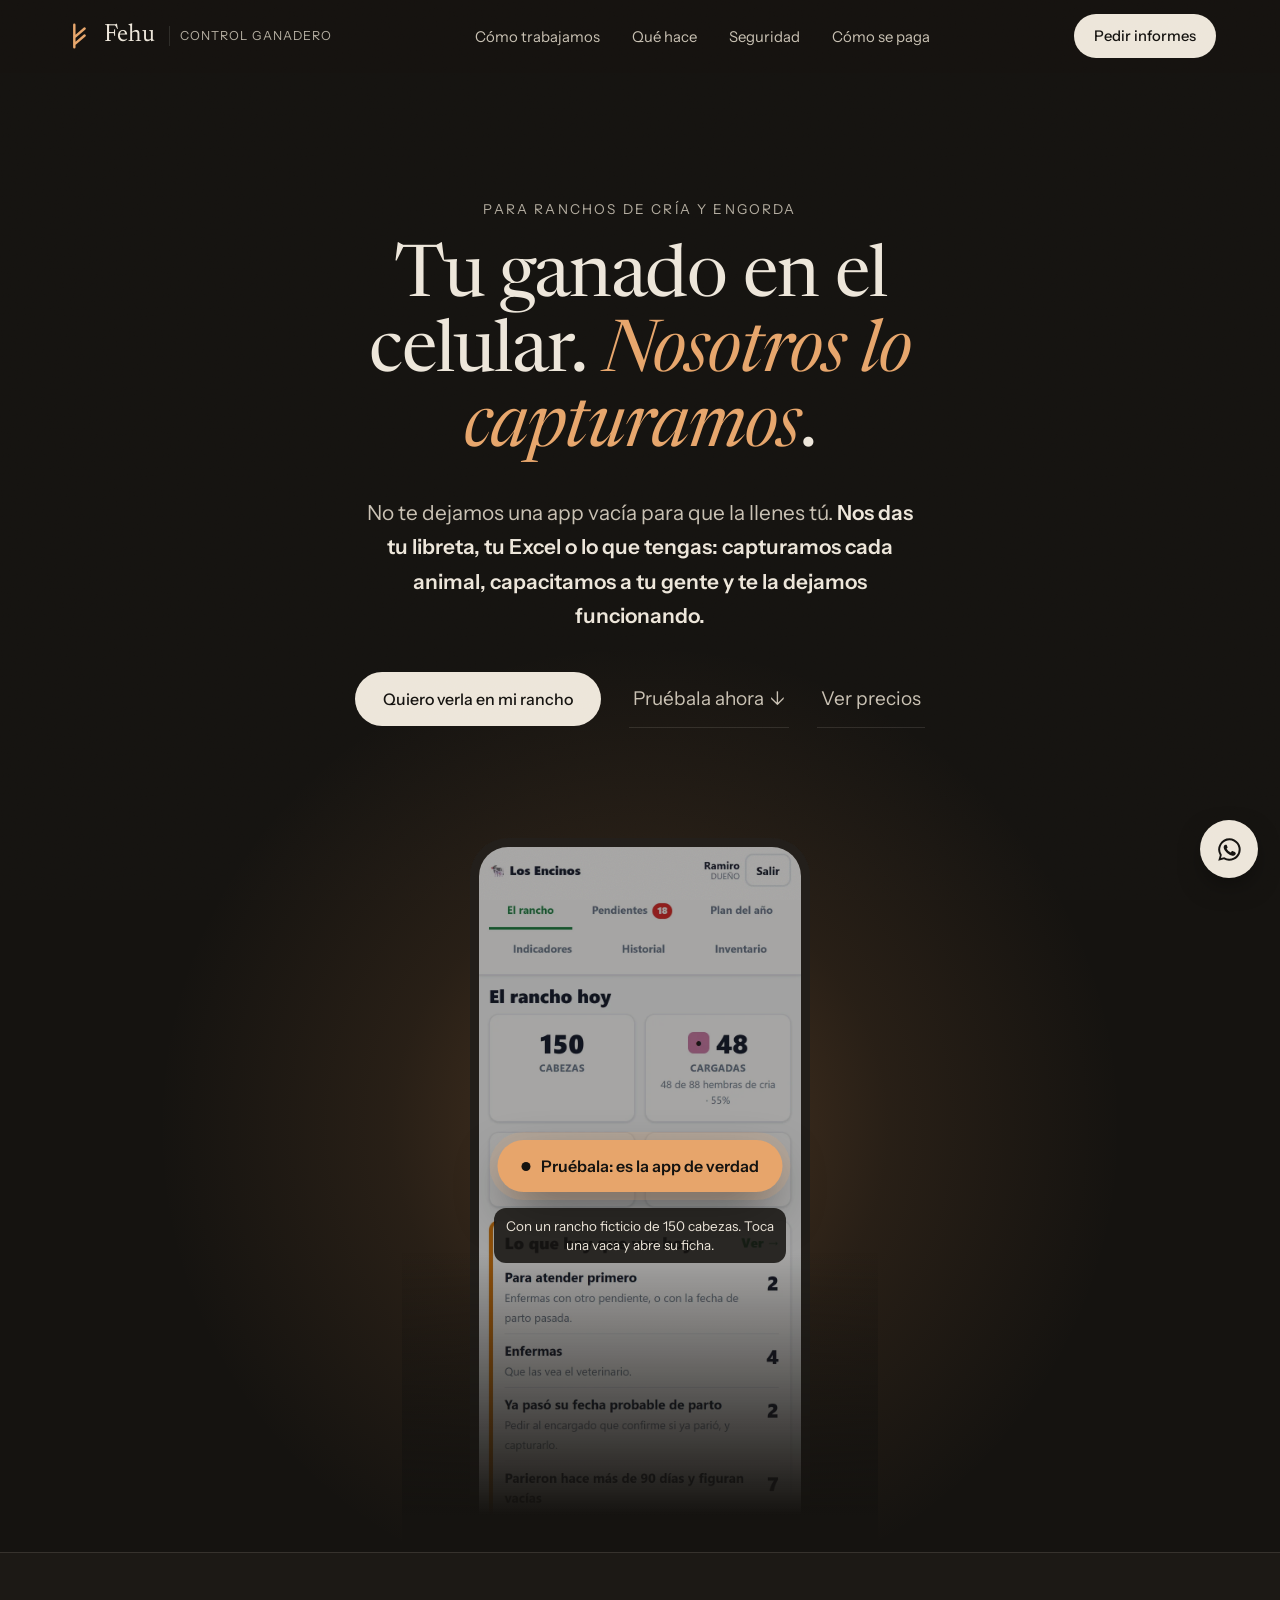
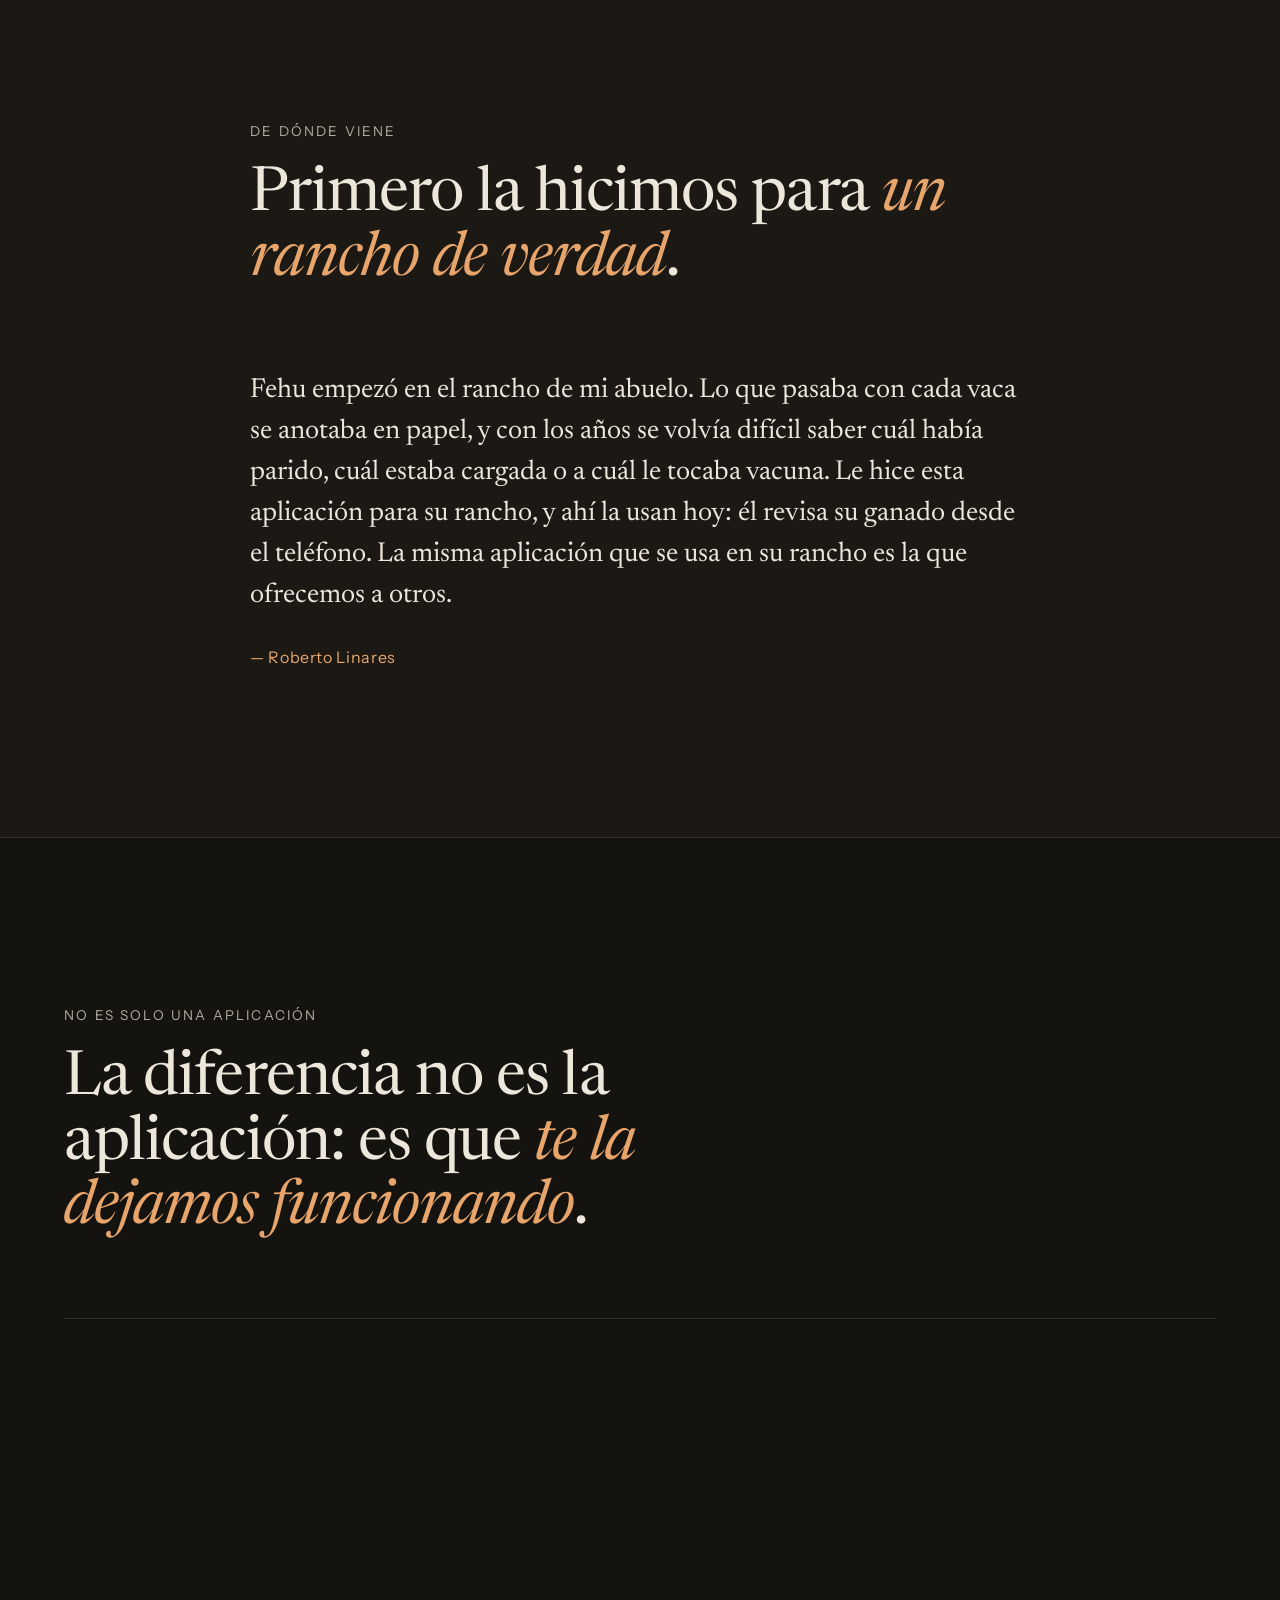
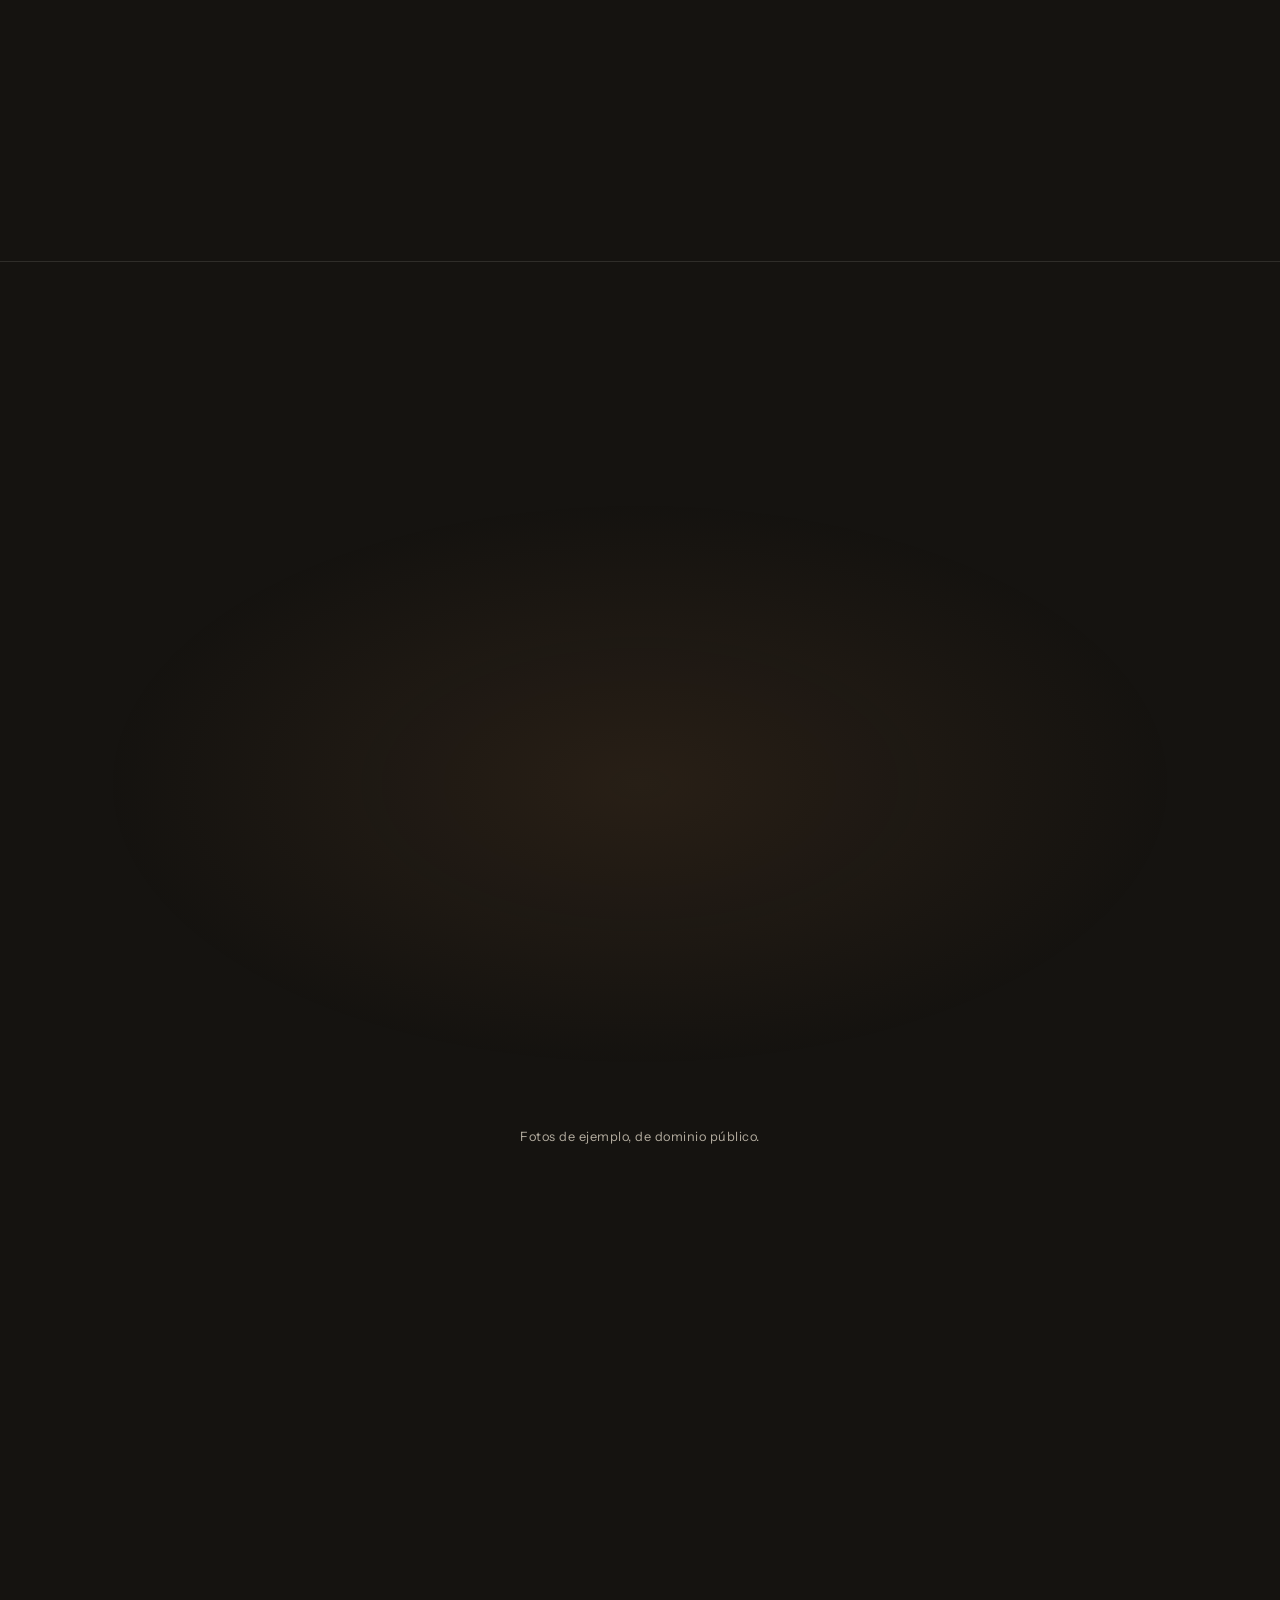
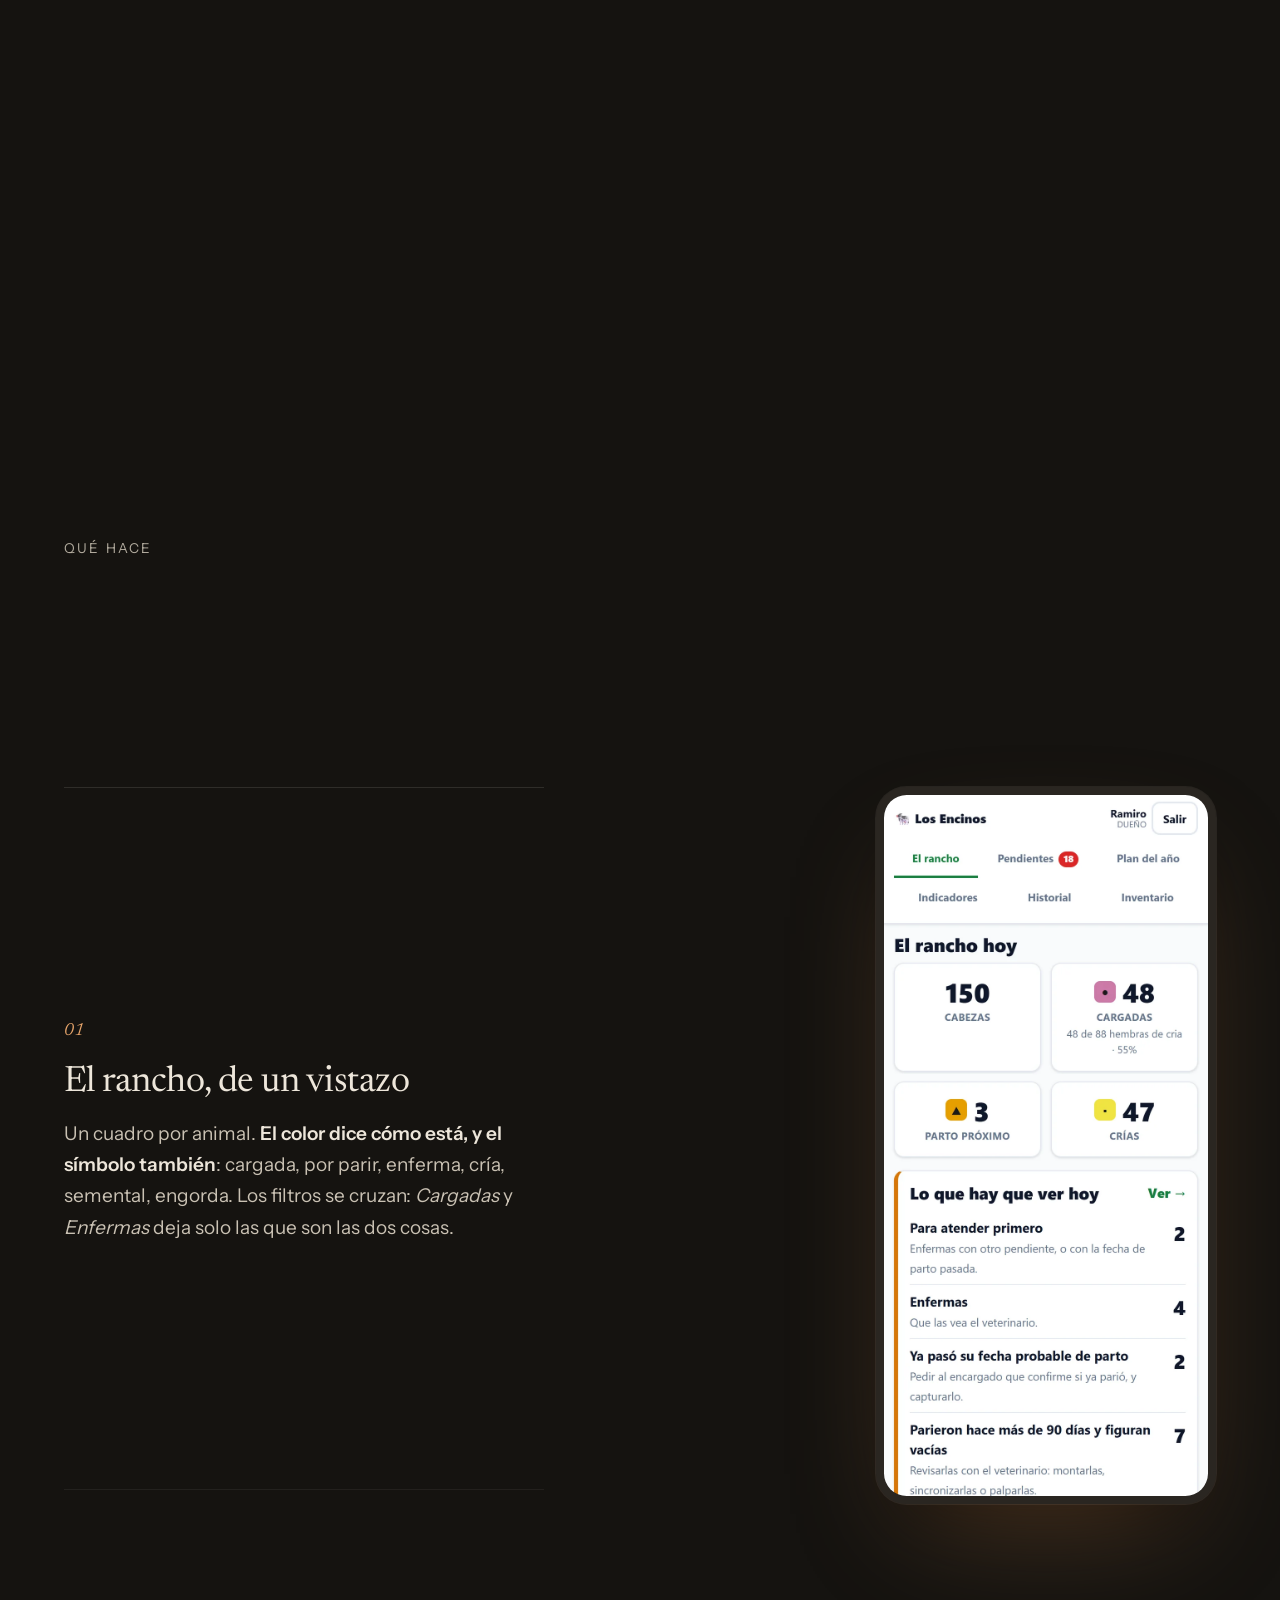
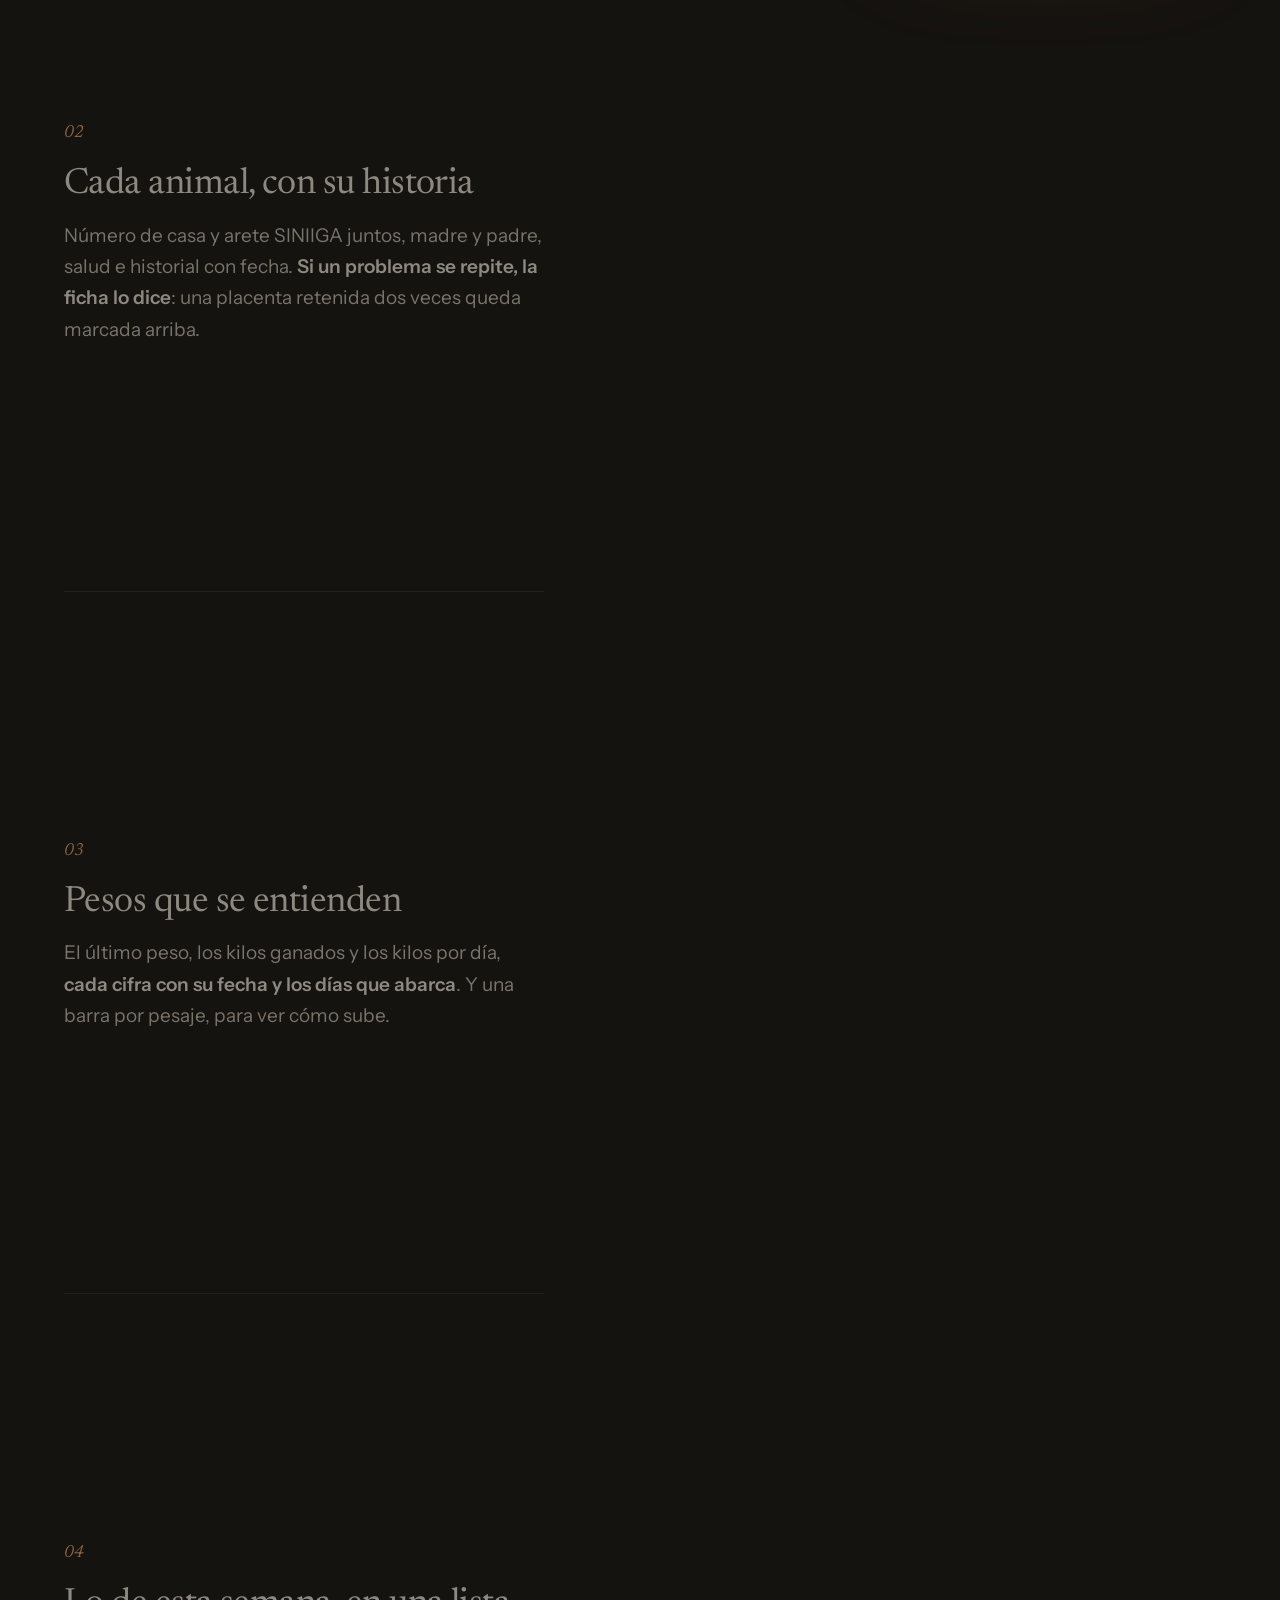
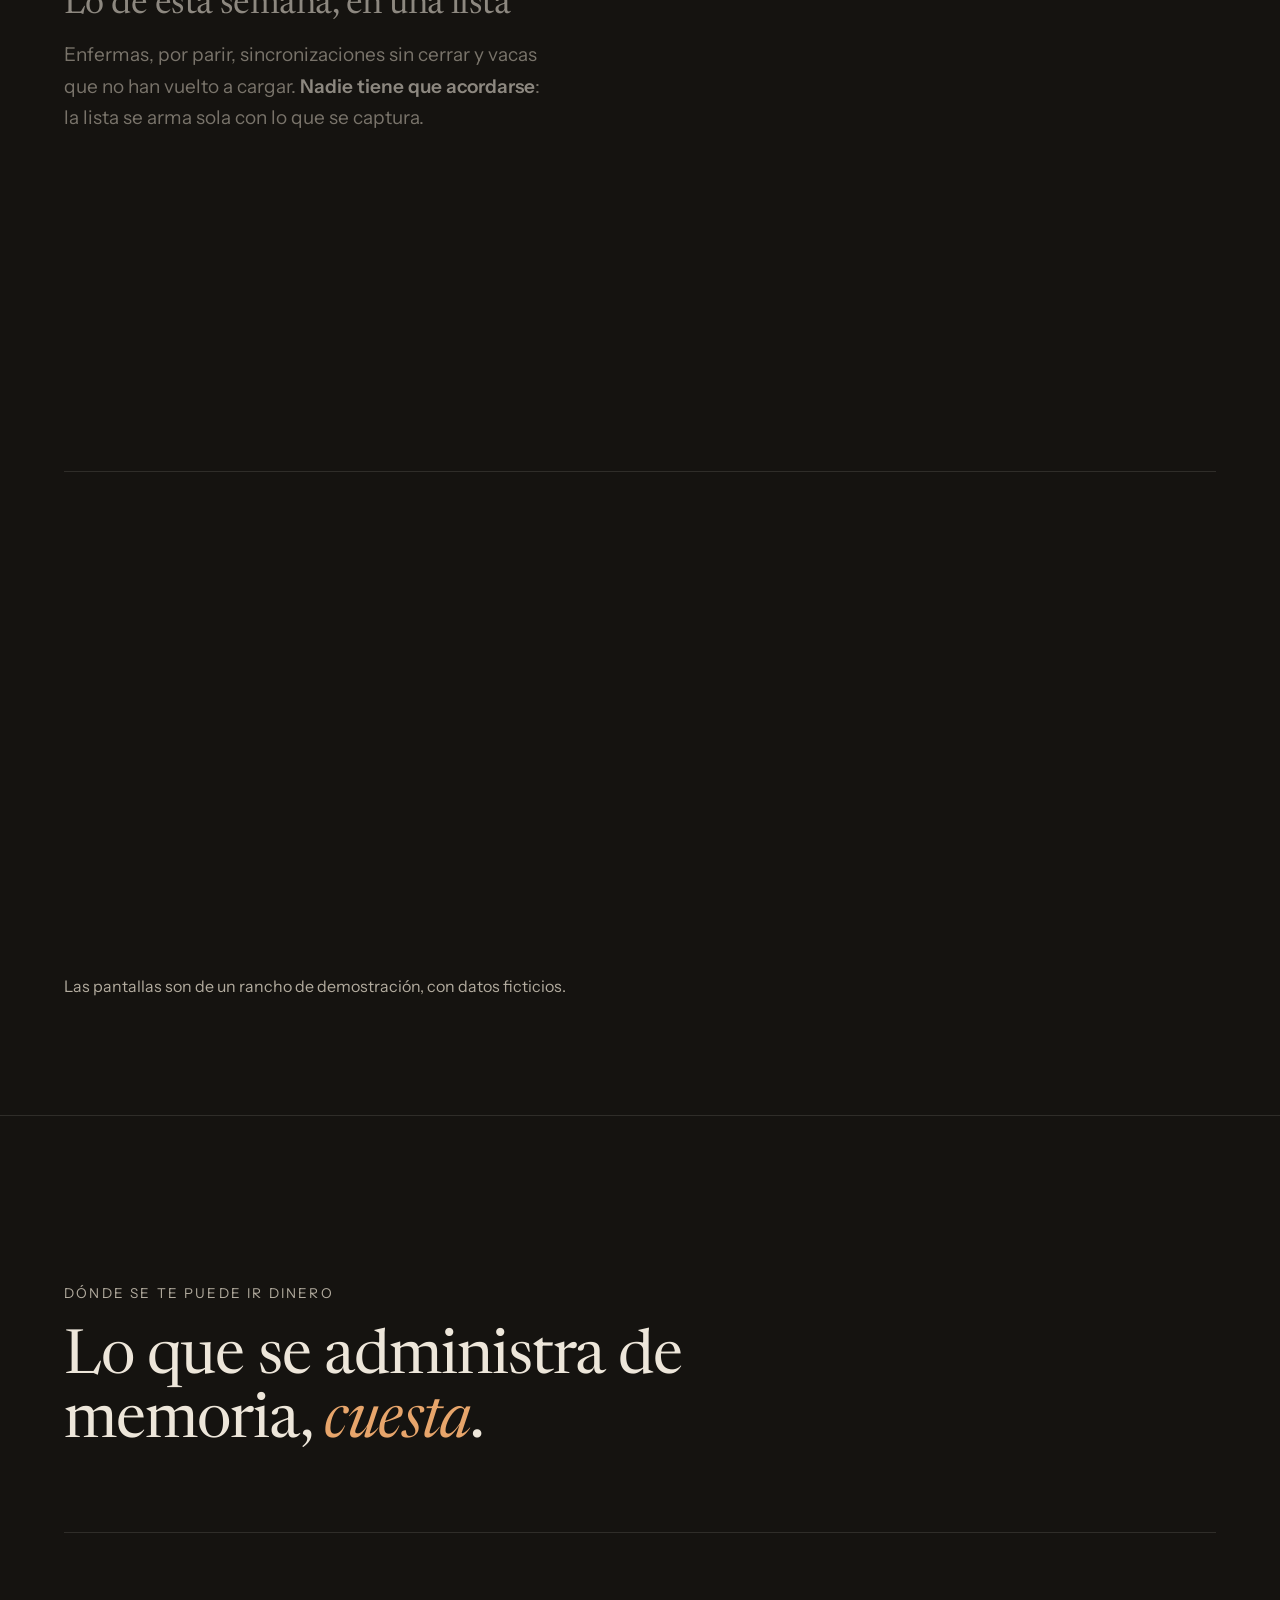
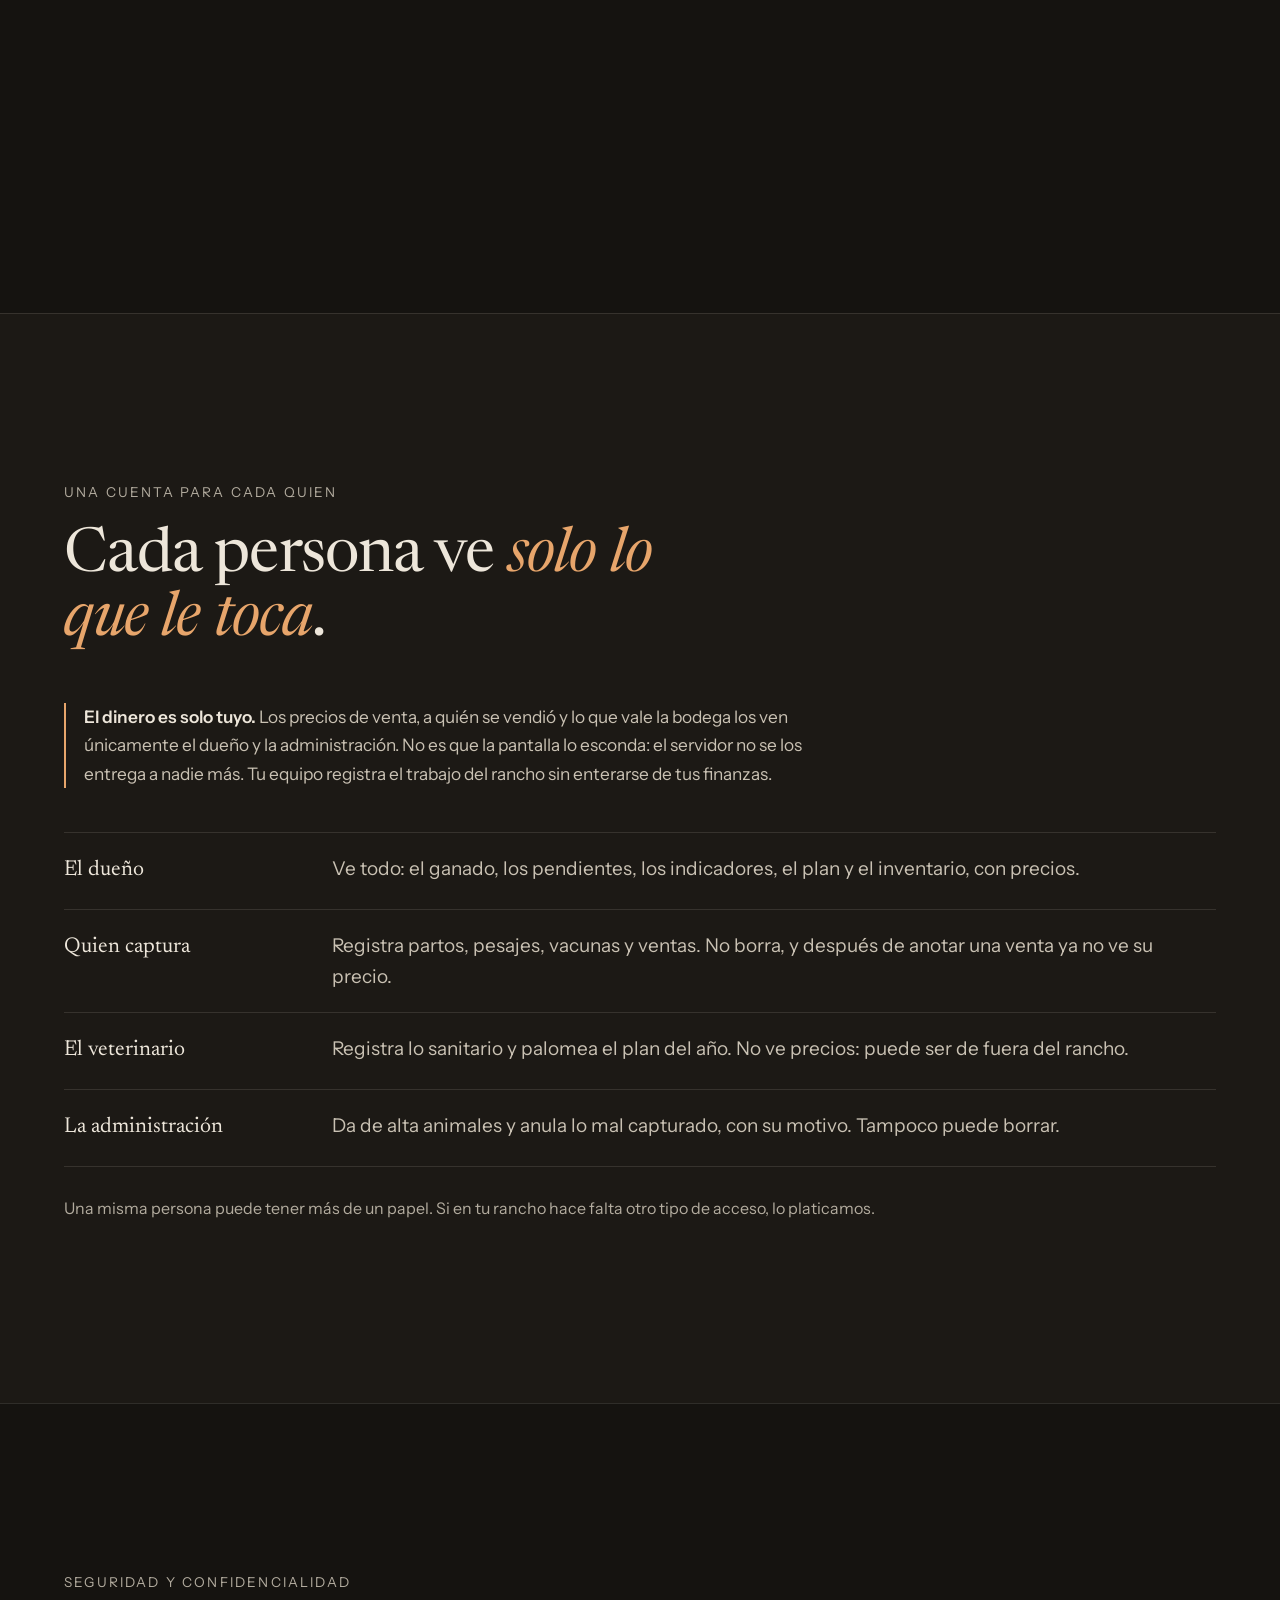
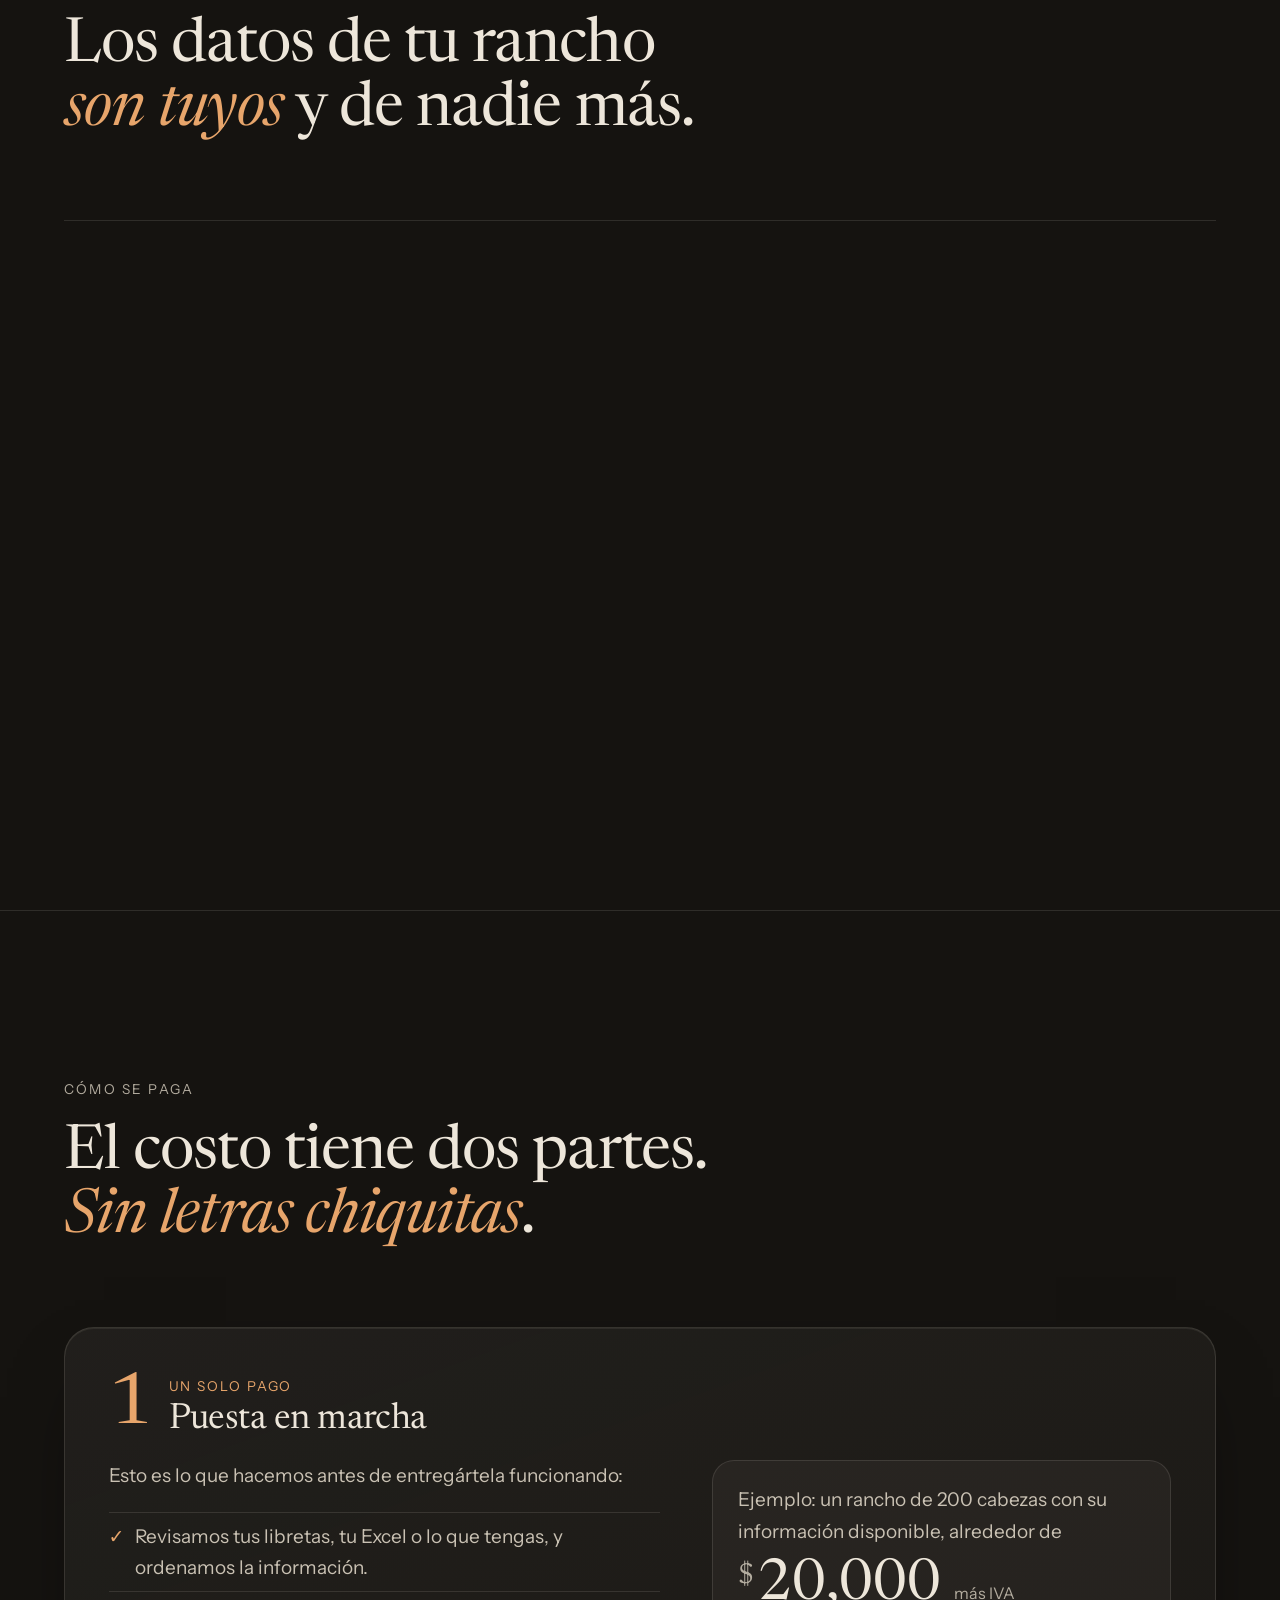
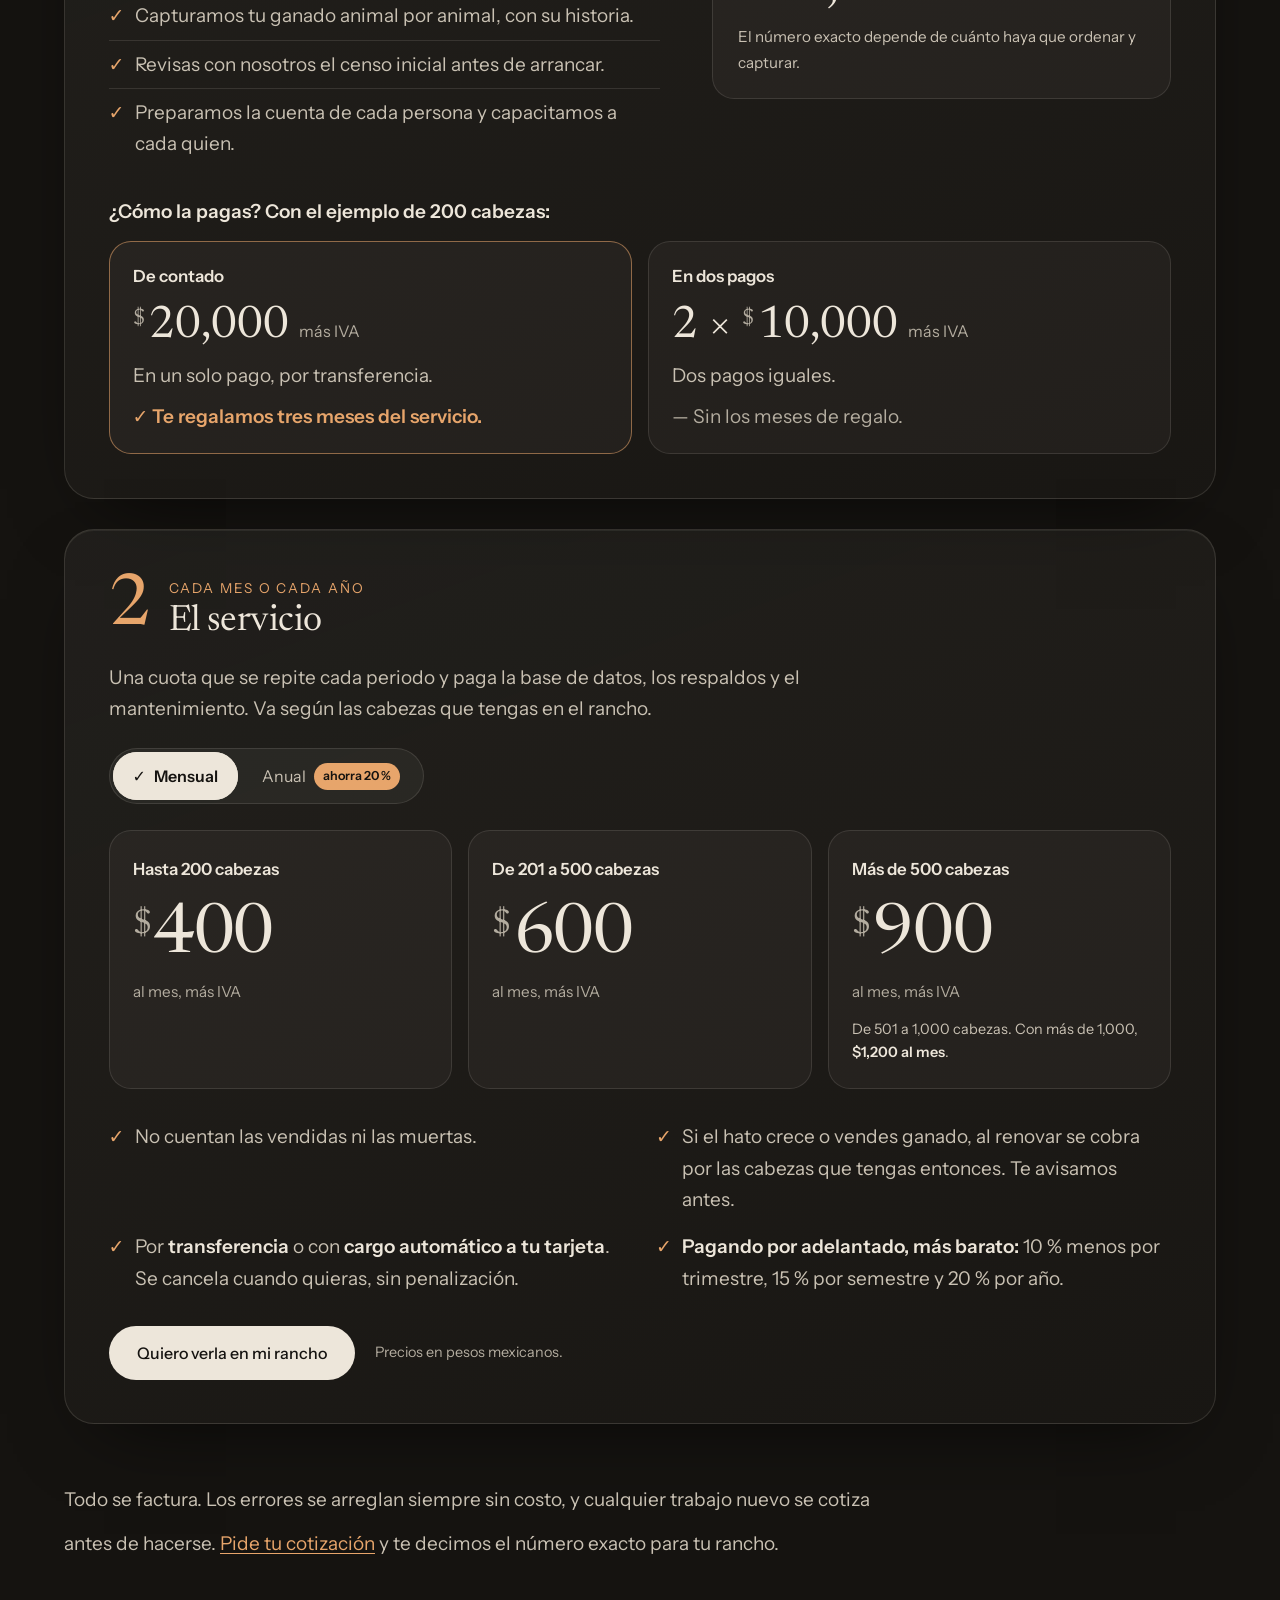
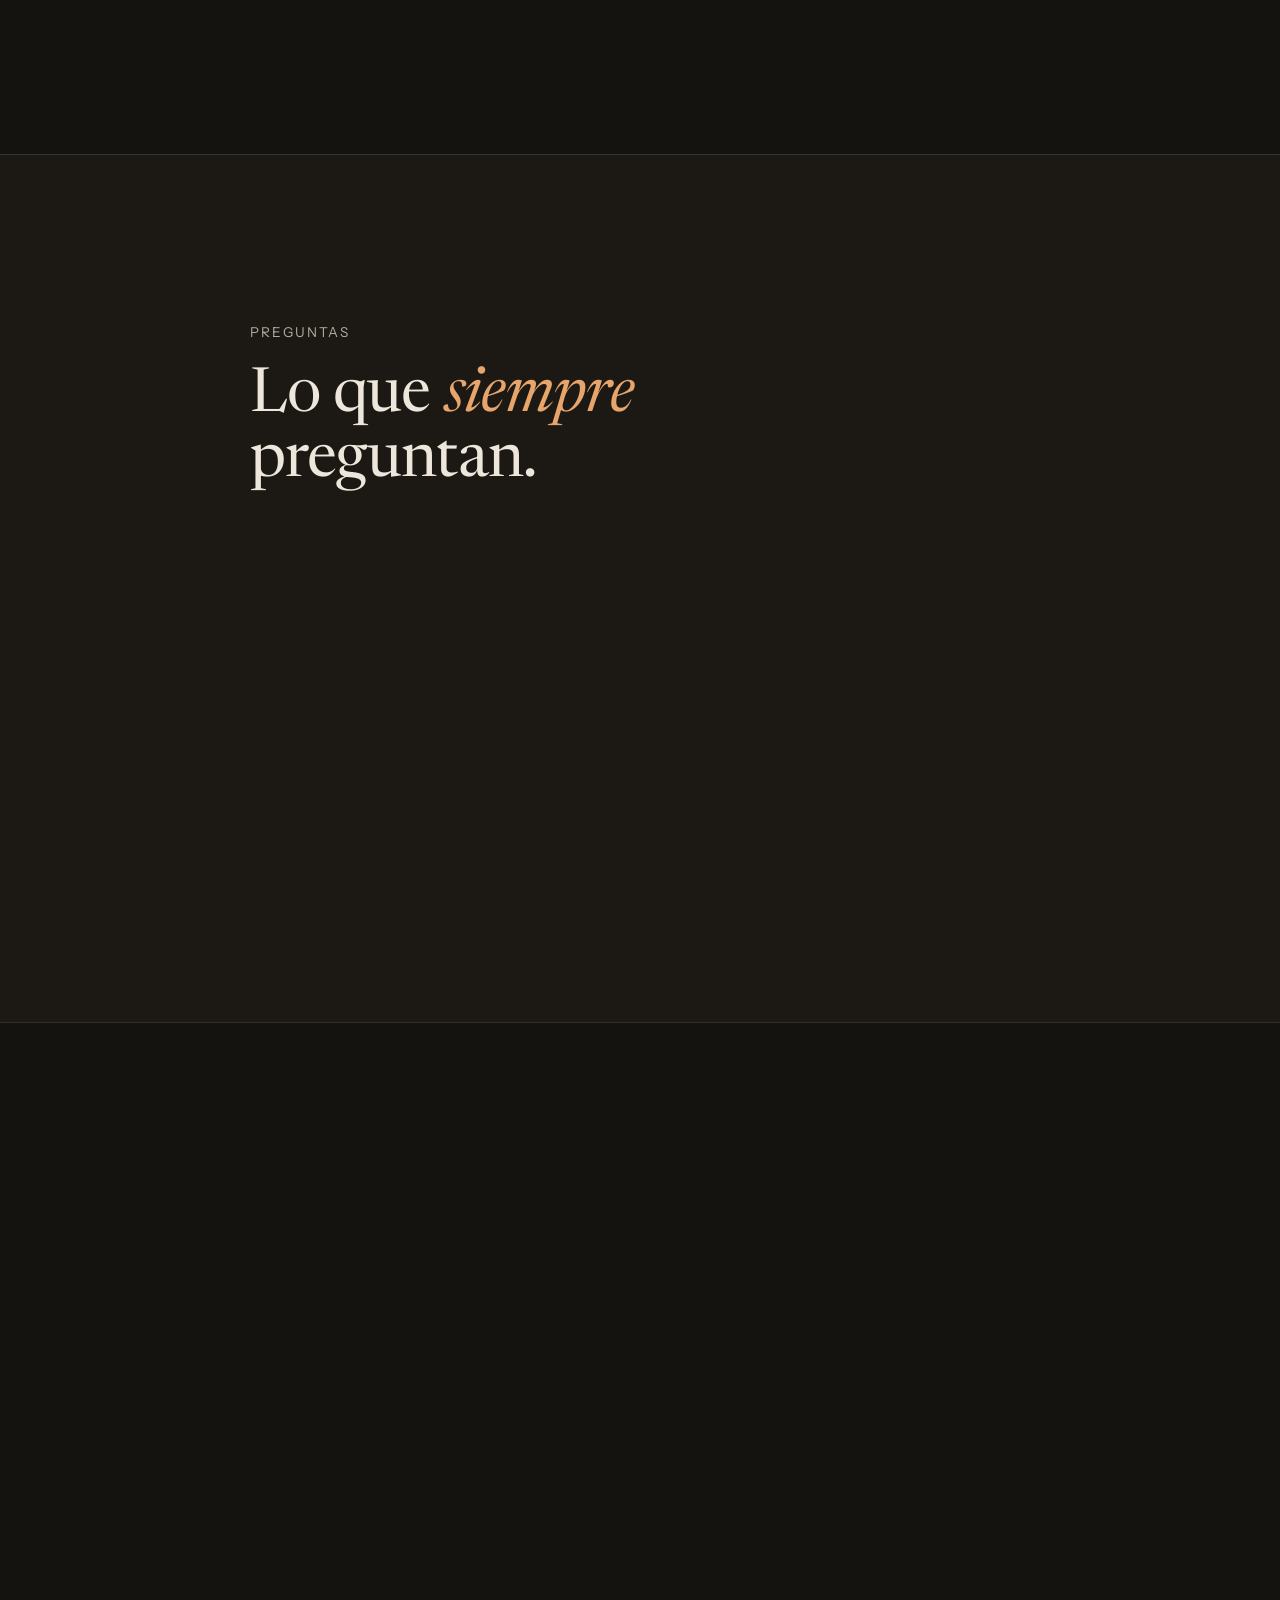
==== commit 39aca6f9: "Puesta en marcha: dos formas de pago lado a lado (de contado con 3 meses de regalo, o en dos pagos s" ====
--- a/index.html
+++ b/index.html
@@ -29,7 +29,7 @@
 
 <link rel="icon" href="data:image/svg+xml,%3Csvg xmlns='http://www.w3.org/2000/svg' viewBox='0 0 32 32'%3E%3Crect width='32' height='32' rx='7' fill='%23151310'/%3E%3Cpath d='M11 27V5M11 17.5 22 8.5M11 24.5 22 15.5' fill='none' stroke='%23E7A56B' stroke-width='3' stroke-linecap='round'/%3E%3C/svg%3E">
 
-<link rel="stylesheet" href="estilos.css?v=32">
+<link rel="stylesheet" href="estilos.css?v=33">
 </head>
 <body>
 
@@ -305,12 +305,25 @@
           <p class="marcha__ejemplo">Ejemplo: un rancho de 200 cabezas con su información disponible, alrededor de</p>
           <p class="marcha__monto"><span class="tarjeta__signo">$</span>20,000 <span class="marcha__iva">más IVA</span></p>
           <p class="marcha__nota">El número exacto depende de cuánto haya que ordenar y capturar.</p>
-          <ul class="marcha__formas">
-            <li><strong>De contado</strong>, por transferencia: te regalamos tres meses del servicio.</li>
-            <li><strong>A tres meses sin intereses</strong>, con tarjeta.</li>
-          </ul>
         </div>
       </div>
+      <!-- 25/09 (Beto): dos formas de pagar la puesta en marcha, lado a lado. Reemplaza los
+           "tres meses sin intereses con tarjeta": el contrato con la abogada debe cambiar igual. -->
+      <p class="marcha__pregunta">¿Cómo la pagas? Con el ejemplo de 200 cabezas:</p>
+      <ul class="marcha__opciones">
+        <li class="marcha__opcion">
+          <h4 class="marcha__tipo">De contado</h4>
+          <p class="marcha__cifra"><span class="tarjeta__signo">$</span>20,000 <span class="marcha__iva">más IVA</span></p>
+          <p class="marcha__como">En un solo pago, por transferencia.</p>
+          <p class="marcha__regalo">✓ Te regalamos tres meses del servicio.</p>
+        </li>
+        <li class="marcha__opcion">
+          <h4 class="marcha__tipo">En dos pagos</h4>
+          <p class="marcha__cifra">2 × <span class="tarjeta__signo">$</span>10,000 <span class="marcha__iva">más IVA</span></p>
+          <p class="marcha__como">Dos pagos iguales.</p>
+          <p class="marcha__sin">— Sin los meses de regalo.</p>
+        </li>
+      </ul>
     </div>
 
     <div class="pago pago--servicio plan" id="plan">
--- a/estilos.css
+++ b/estilos.css
@@ -818,8 +818,19 @@
 .marcha__caja .marcha__monto { margin: 10px 0 0; font-family: var(--serif); font-size: clamp(2.6rem, 2rem + 2.4vw, 3.6rem); line-height: 1; color: var(--hueso); font-variant-numeric: tabular-nums; }
 .marcha__iva { font-family: var(--sans); font-size: 1rem; color: var(--gris); }
 .marcha__nota { margin: 10px 0 0; font-size: .95rem; }
-.marcha__caja .marcha__formas { list-style: none; padding: 0; margin: 16px 0 0; }
-.marcha__formas li { padding: 12px 0; border-top: 1px solid var(--linea); color: var(--hueso-suave); }
+/* Las dos formas de pagar la puesta en marcha (25/09). Prefijo .pago--marcha: las reglas viejas
+   ".pago p/.pago li/.pago ul" (clase+tipo) si no, les ganan. Lo de regalo o no lleva palomita o
+   raya además del color (el abuelo es daltónico). */
+.pago--marcha .marcha__pregunta { margin: 28px 0 0; color: var(--hueso); font-weight: 600; }
+.pago--marcha .marcha__opciones { list-style: none; padding: 0; margin: 14px 0 0; display: grid; grid-template-columns: repeat(2, minmax(0, 1fr)); gap: 16px; }
+.pago--marcha .marcha__opcion { padding: 22px 24px; border: 0; border-radius: 22px; background: rgba(var(--hueso-rgb), .04); box-shadow: inset 0 0 0 1px var(--linea); }
+.pago--marcha .marcha__opcion:first-child { box-shadow: inset 0 0 0 1px rgba(var(--ambar-claro-rgb), .55); }
+.marcha__tipo { margin: 0; font-family: var(--sans); font-size: 1.05rem; font-weight: 600; color: var(--hueso); }
+.pago--marcha .marcha__cifra { margin: 12px 0 0; font-family: var(--serif); font-size: clamp(2rem, 1.6rem + 1.6vw, 2.8rem); line-height: 1.05; color: var(--hueso); font-variant-numeric: tabular-nums; }
+.pago--marcha .marcha__como { margin: 10px 0 0; }
+.pago--marcha .marcha__regalo { margin: 10px 0 0; color: var(--ambar-claro); font-weight: 600; }
+.pago--marcha .marcha__sin { margin: 10px 0 0; color: var(--gris); }
+@media (max-width: 640px) { .pago--marcha .marcha__opciones { grid-template-columns: minmax(0, 1fr); } }
 .servicio__texto { max-width: 62ch; margin: 0; }
 
 .plan fieldset { border: 0; margin: 0; padding: 0; min-width: 0; }
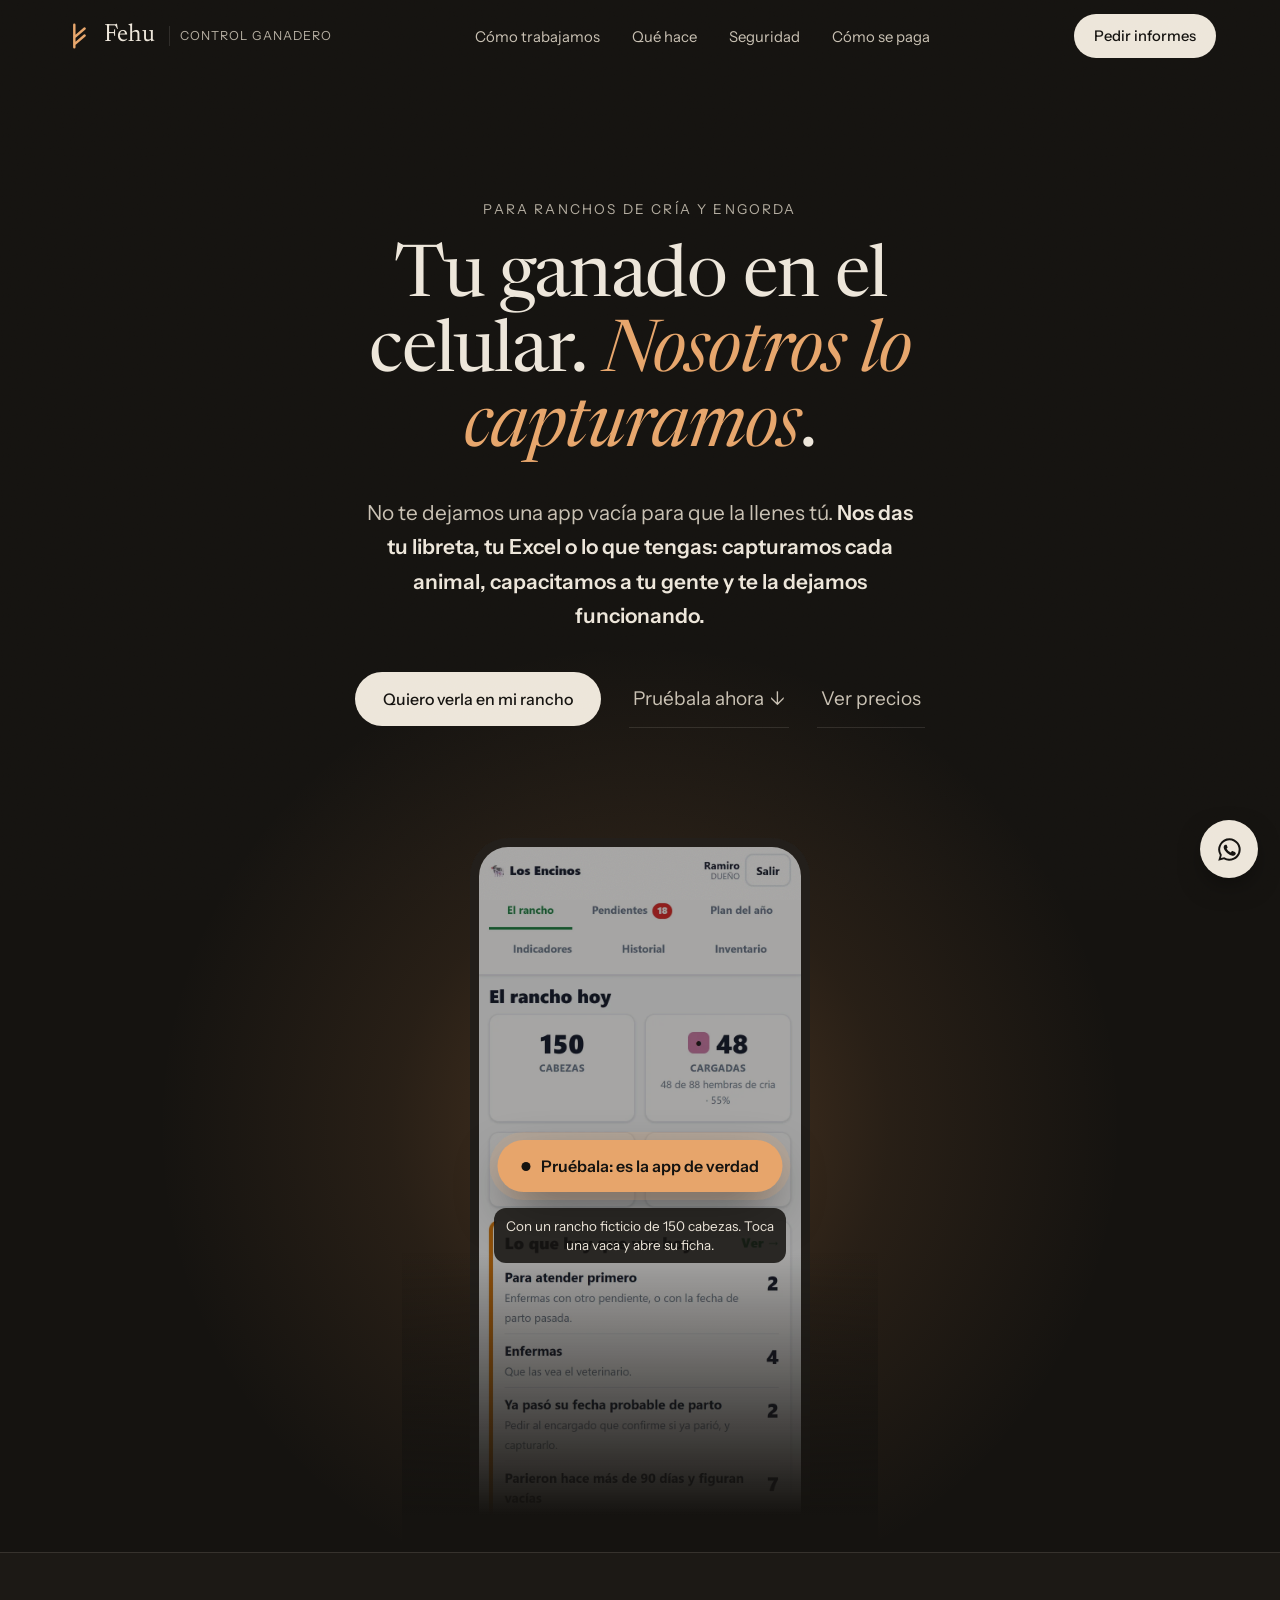
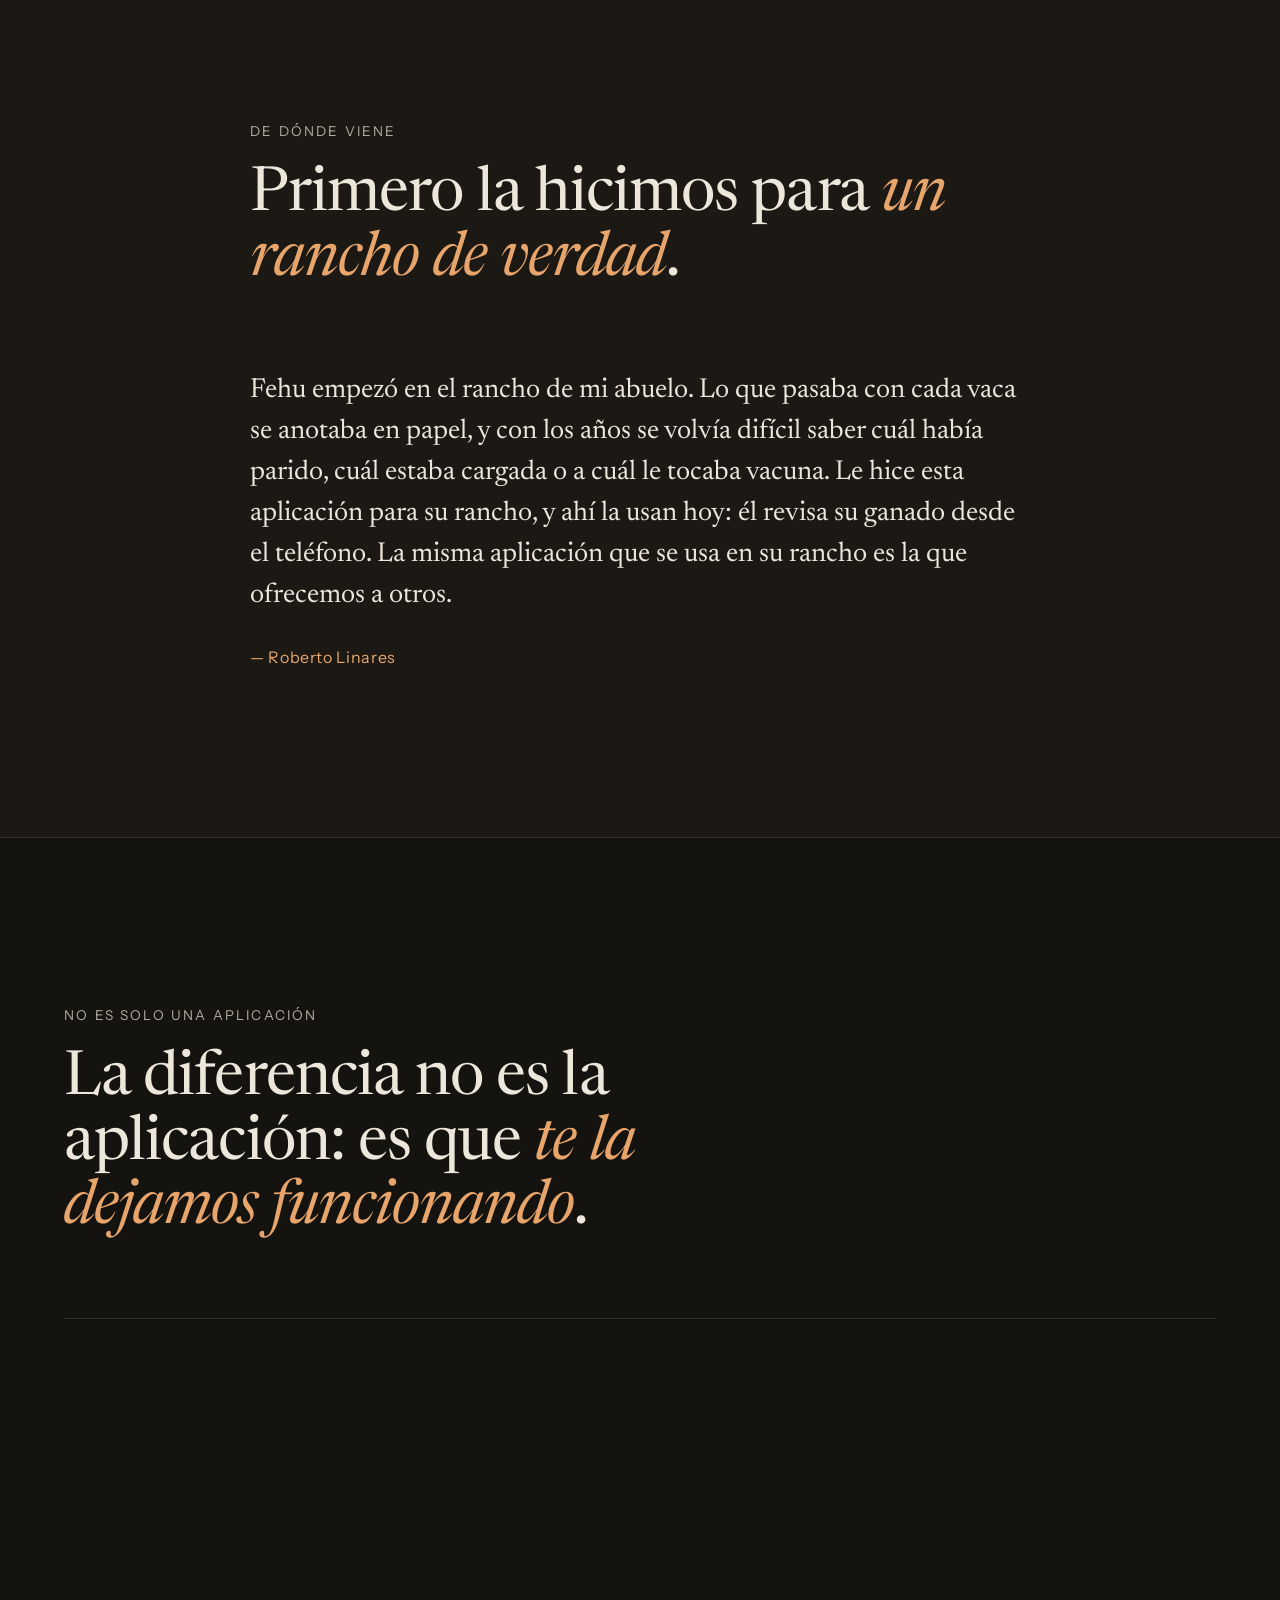
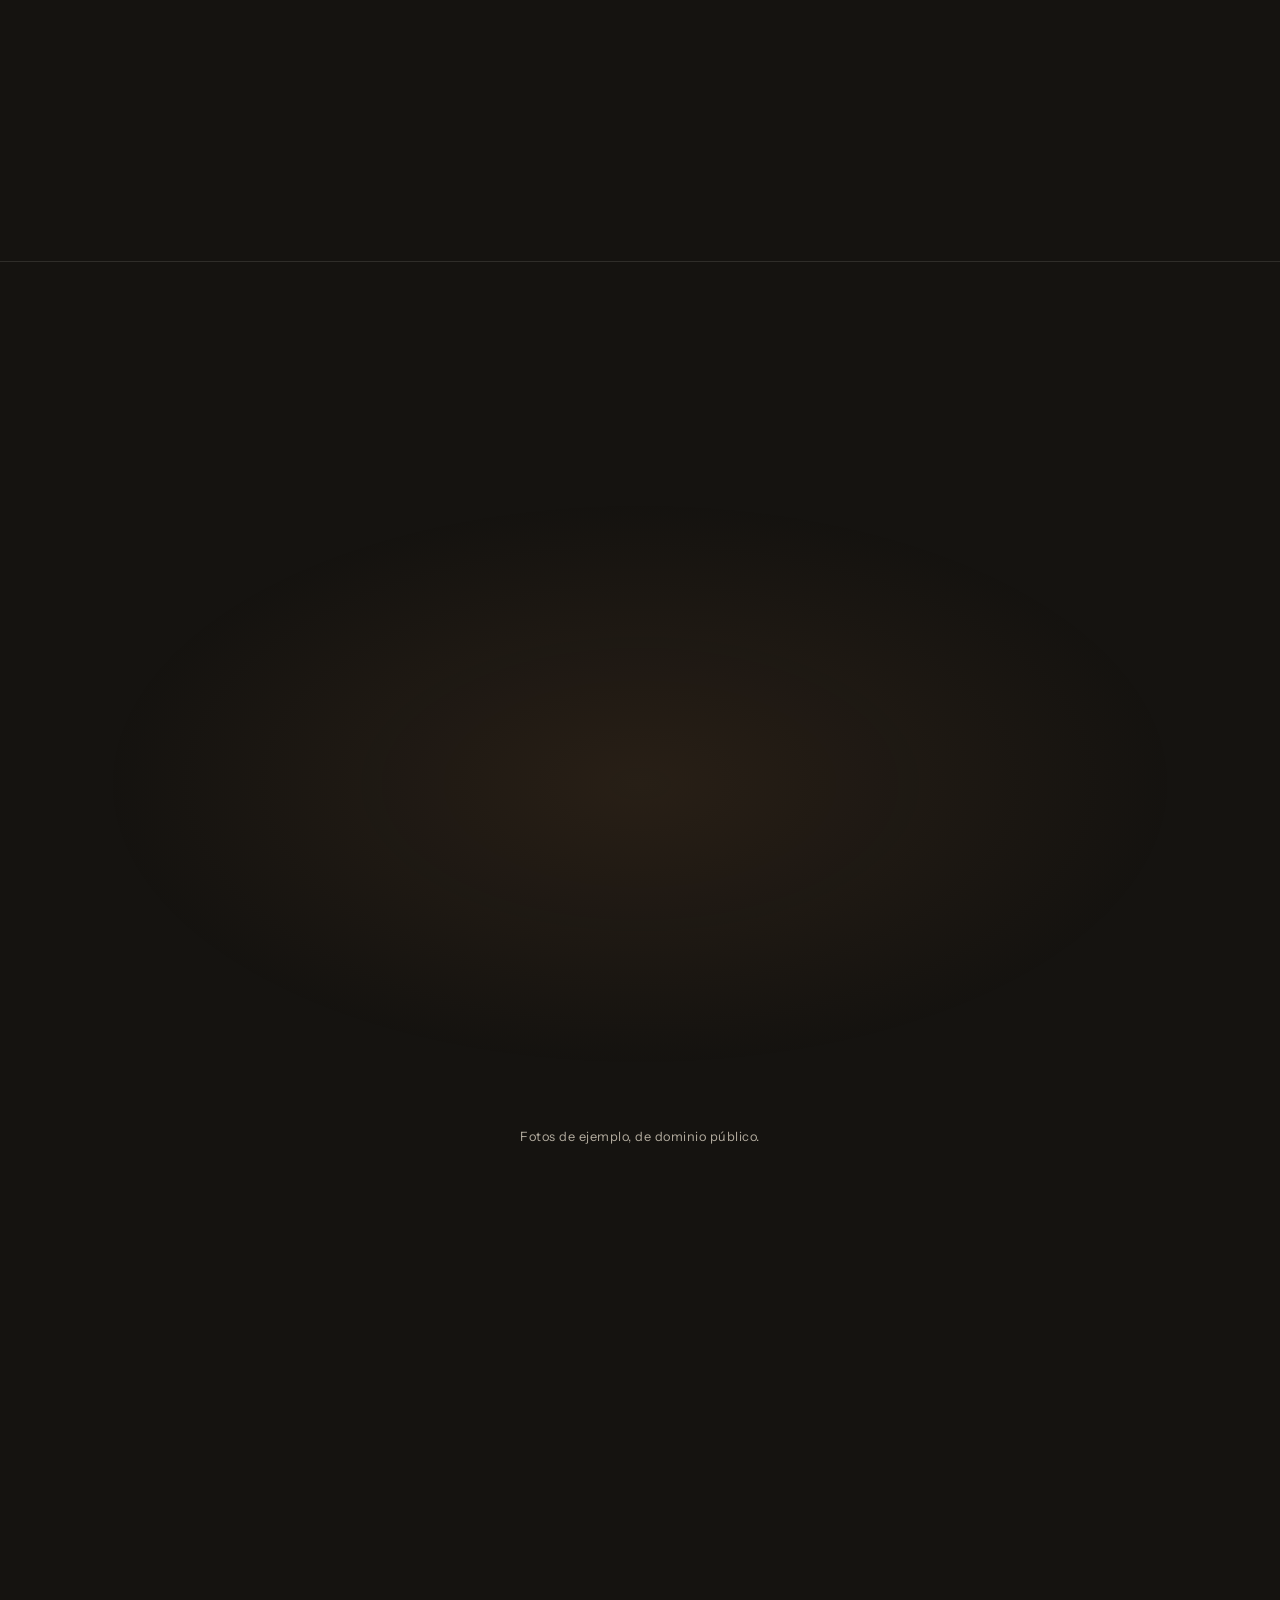
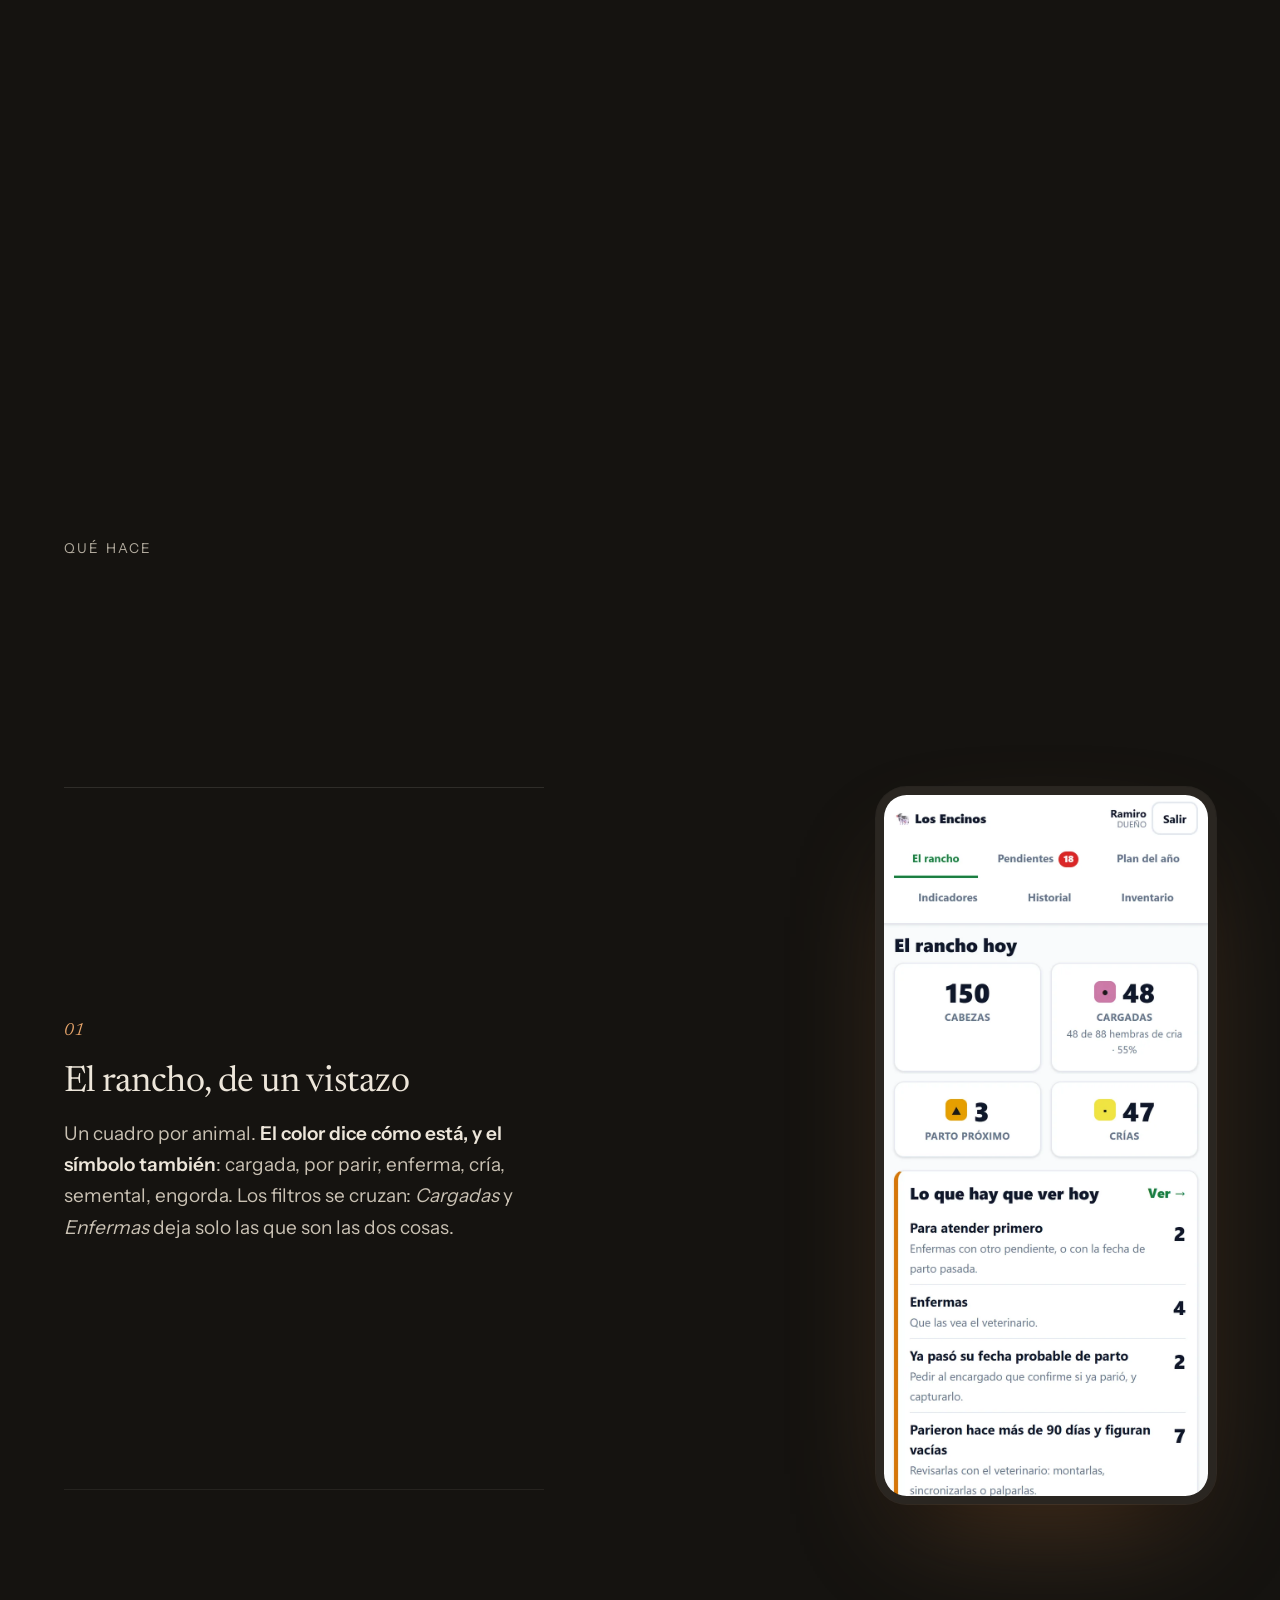
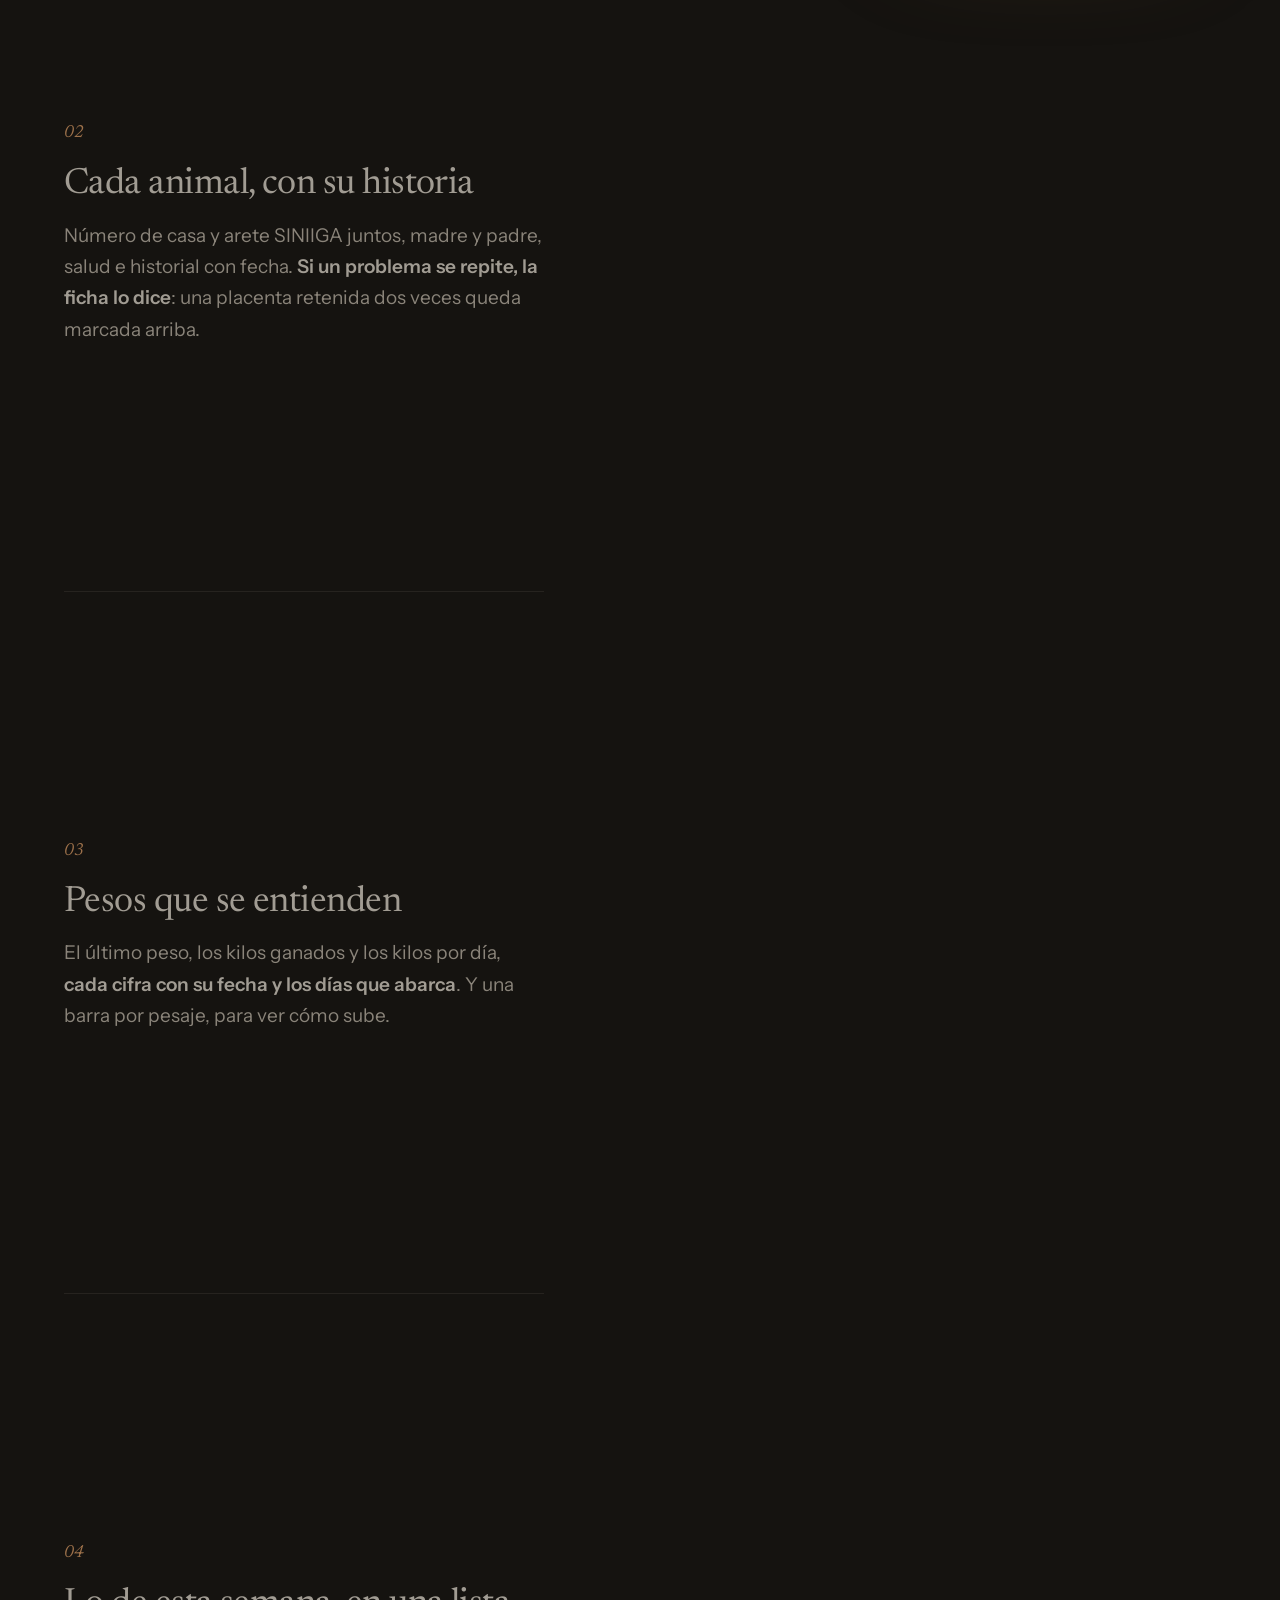
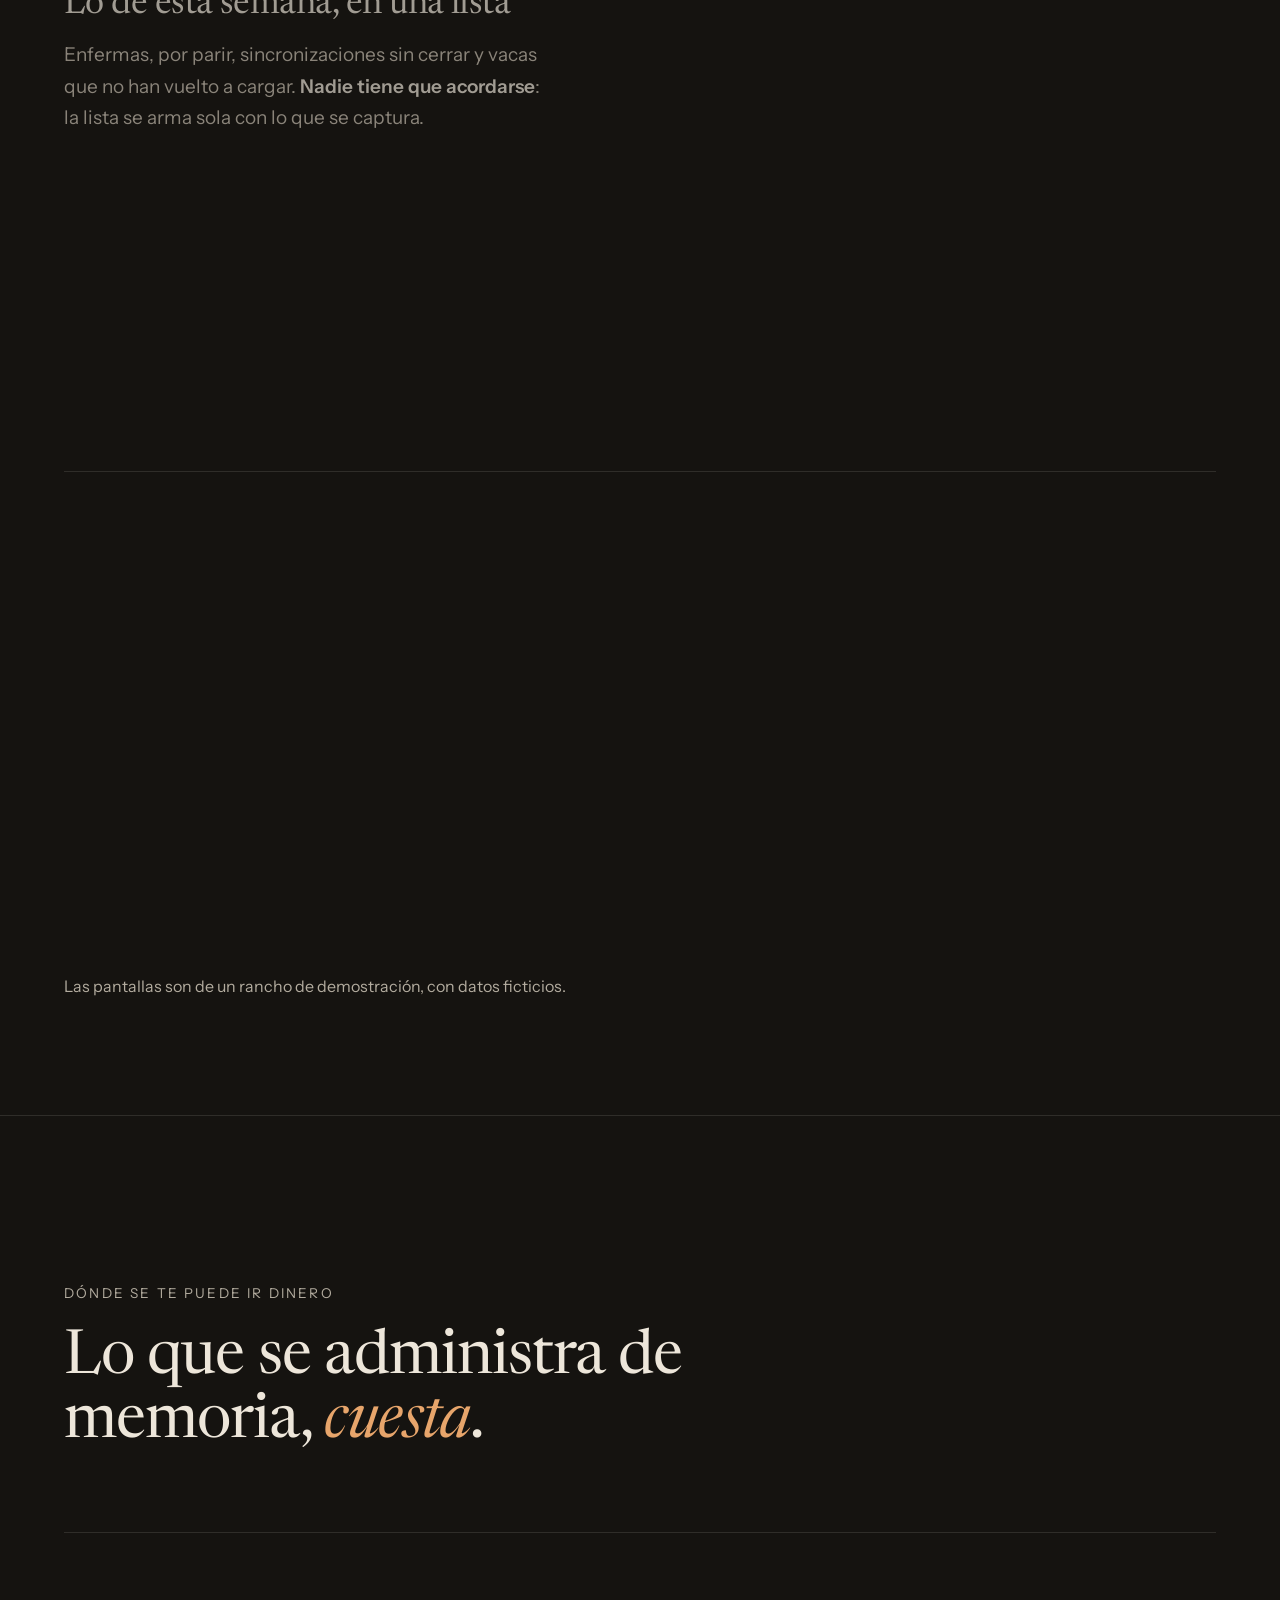
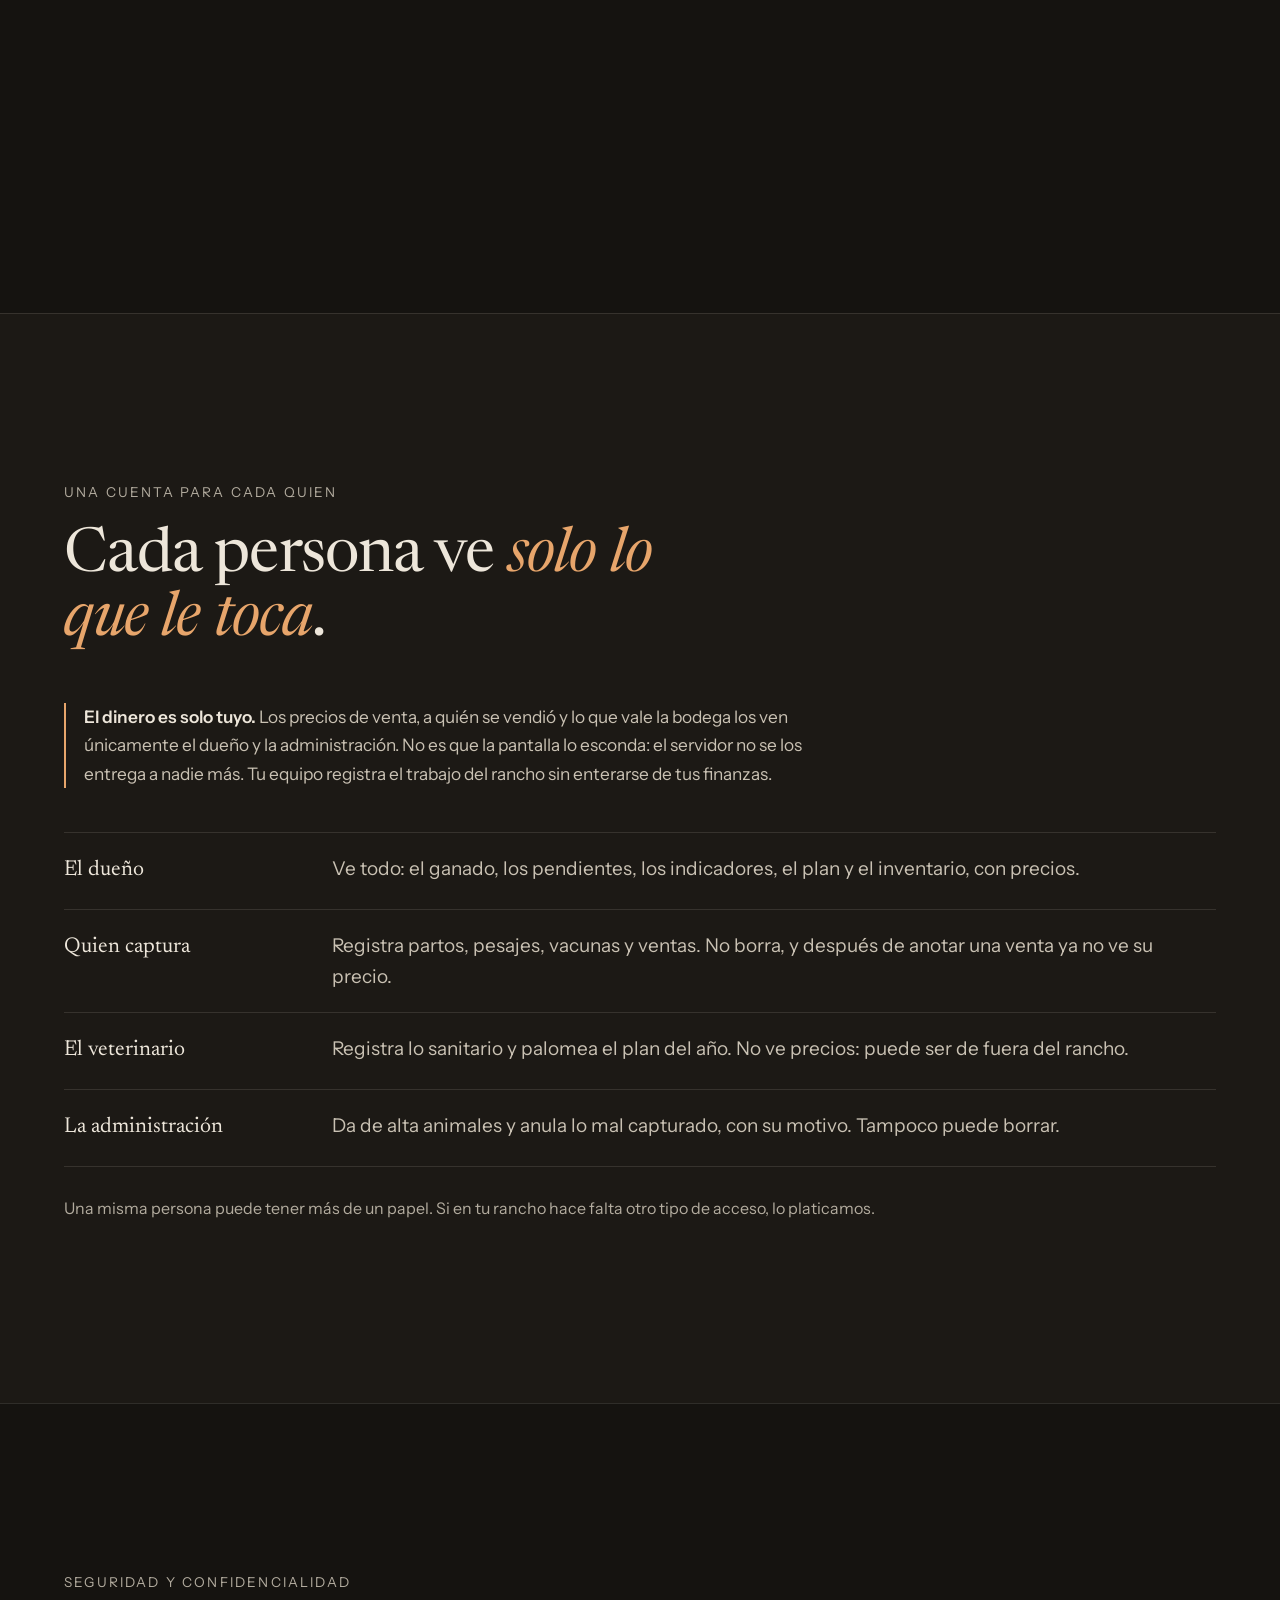
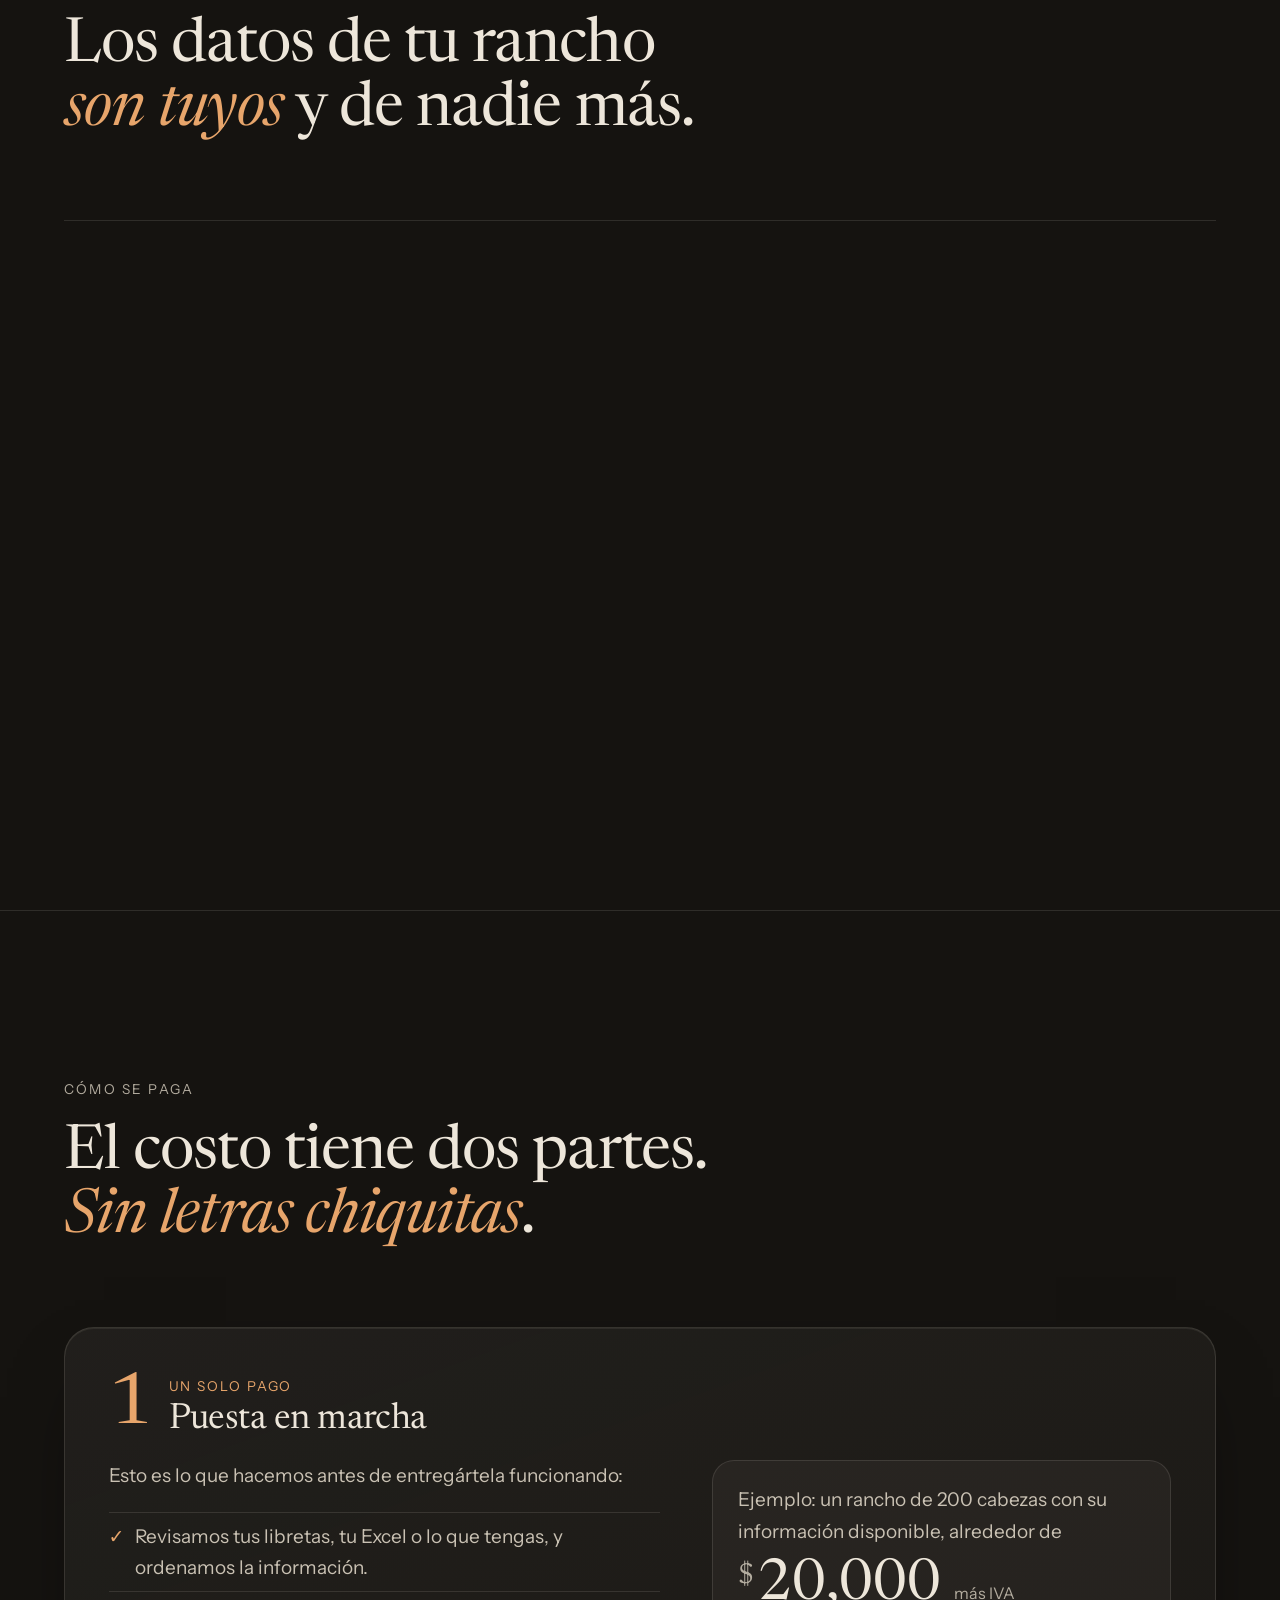
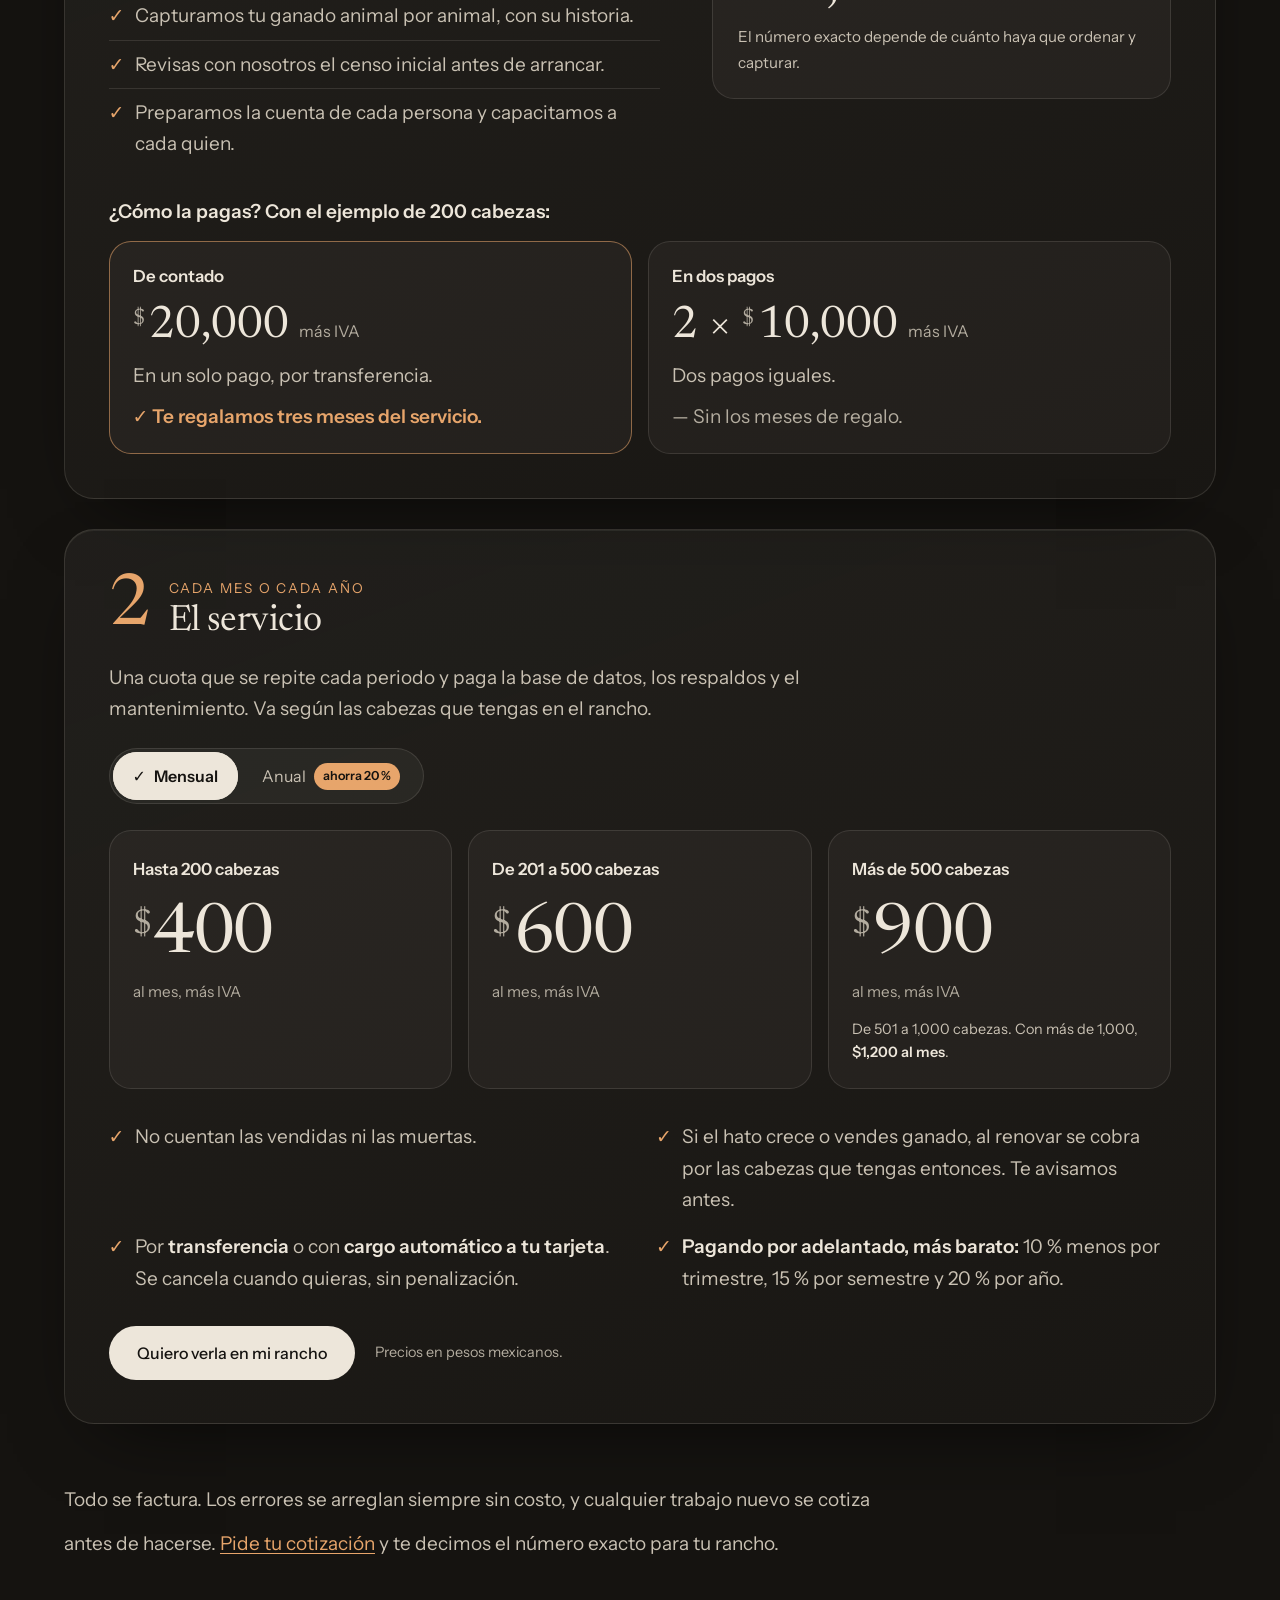
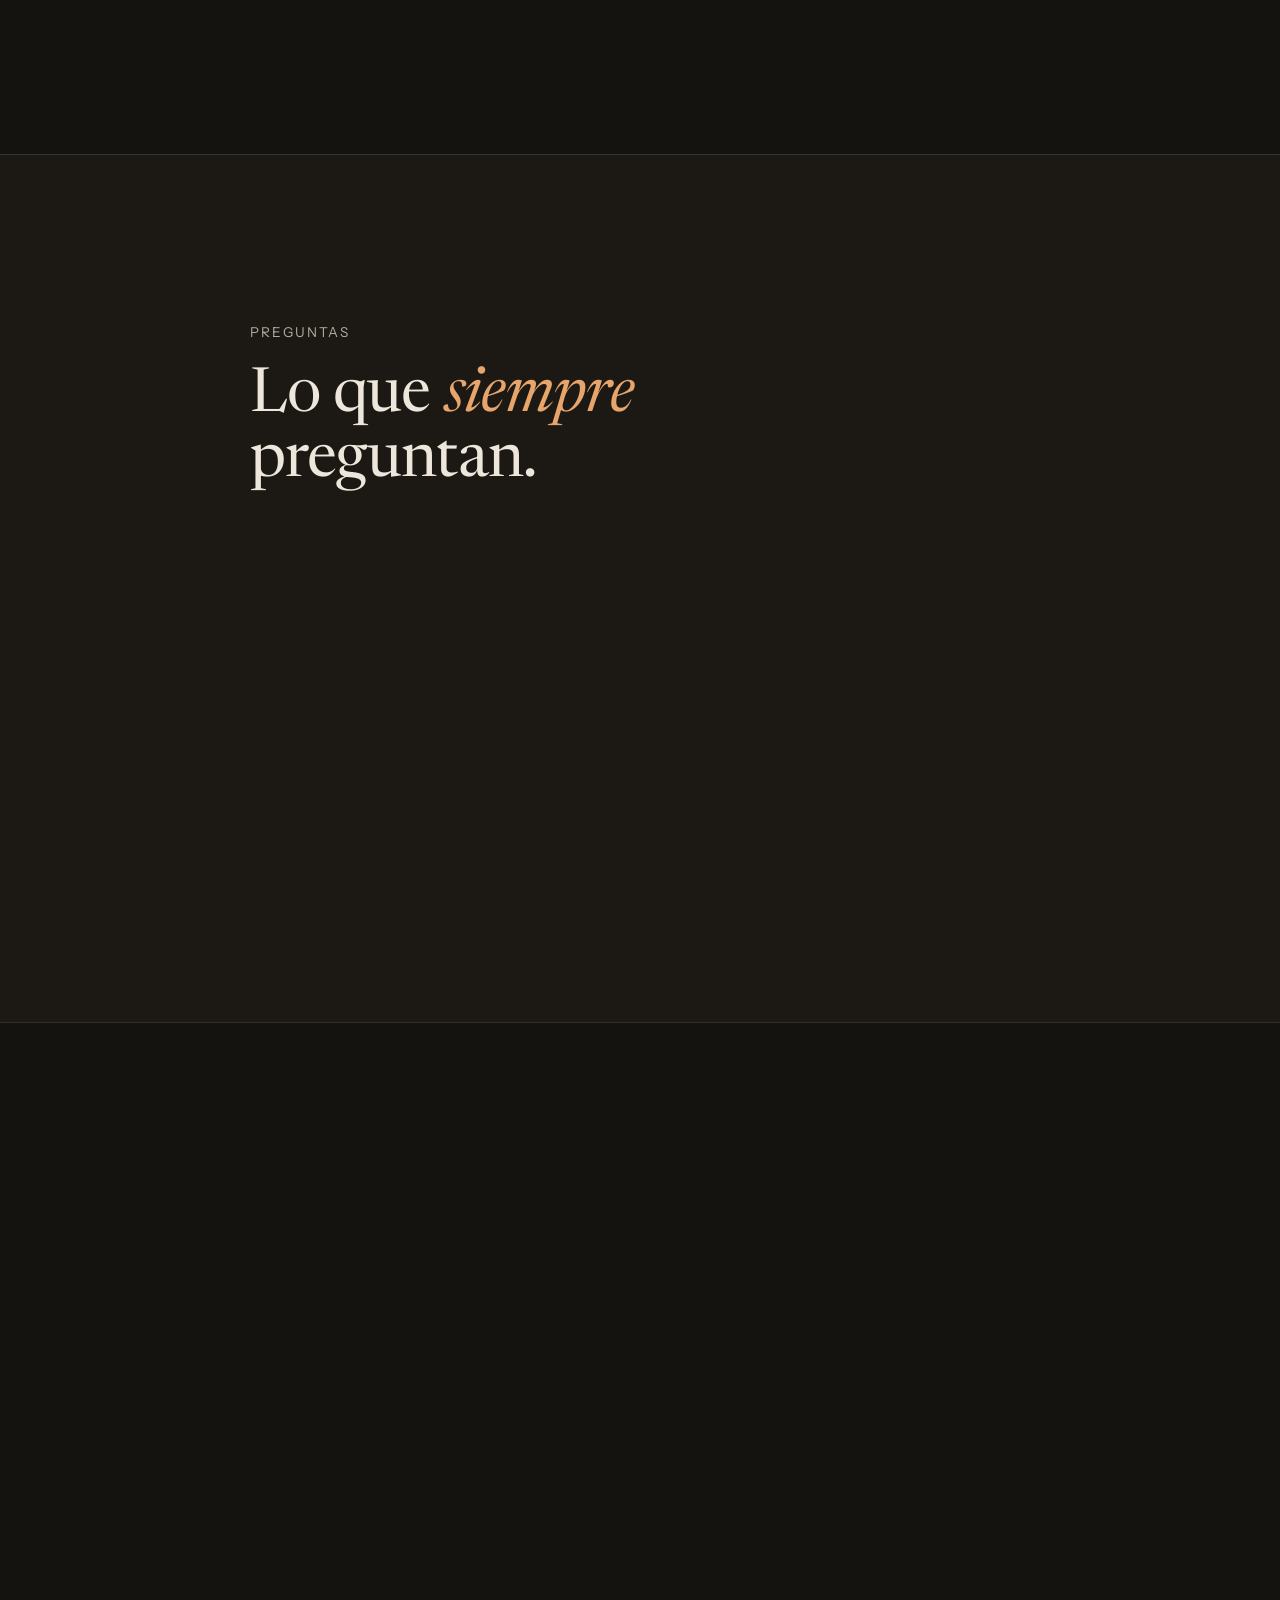
==== commit 6f2a7a52: "Precios en anual: en grande lo que sale al mes, abajo el año completo y el ahorro Así se compara dir" ====
--- a/index.html
+++ b/index.html
@@ -465,7 +465,7 @@
 
 <script src="script.js?v=15" defer></script>
 <script src="assets/confetti.min.js?v=2" defer></script>
-<script src="precios.js?v=5" defer></script>
+<script src="precios.js?v=6" defer></script>
 <script src="rebano.js?v=5" defer></script>
 </body>
 </html>
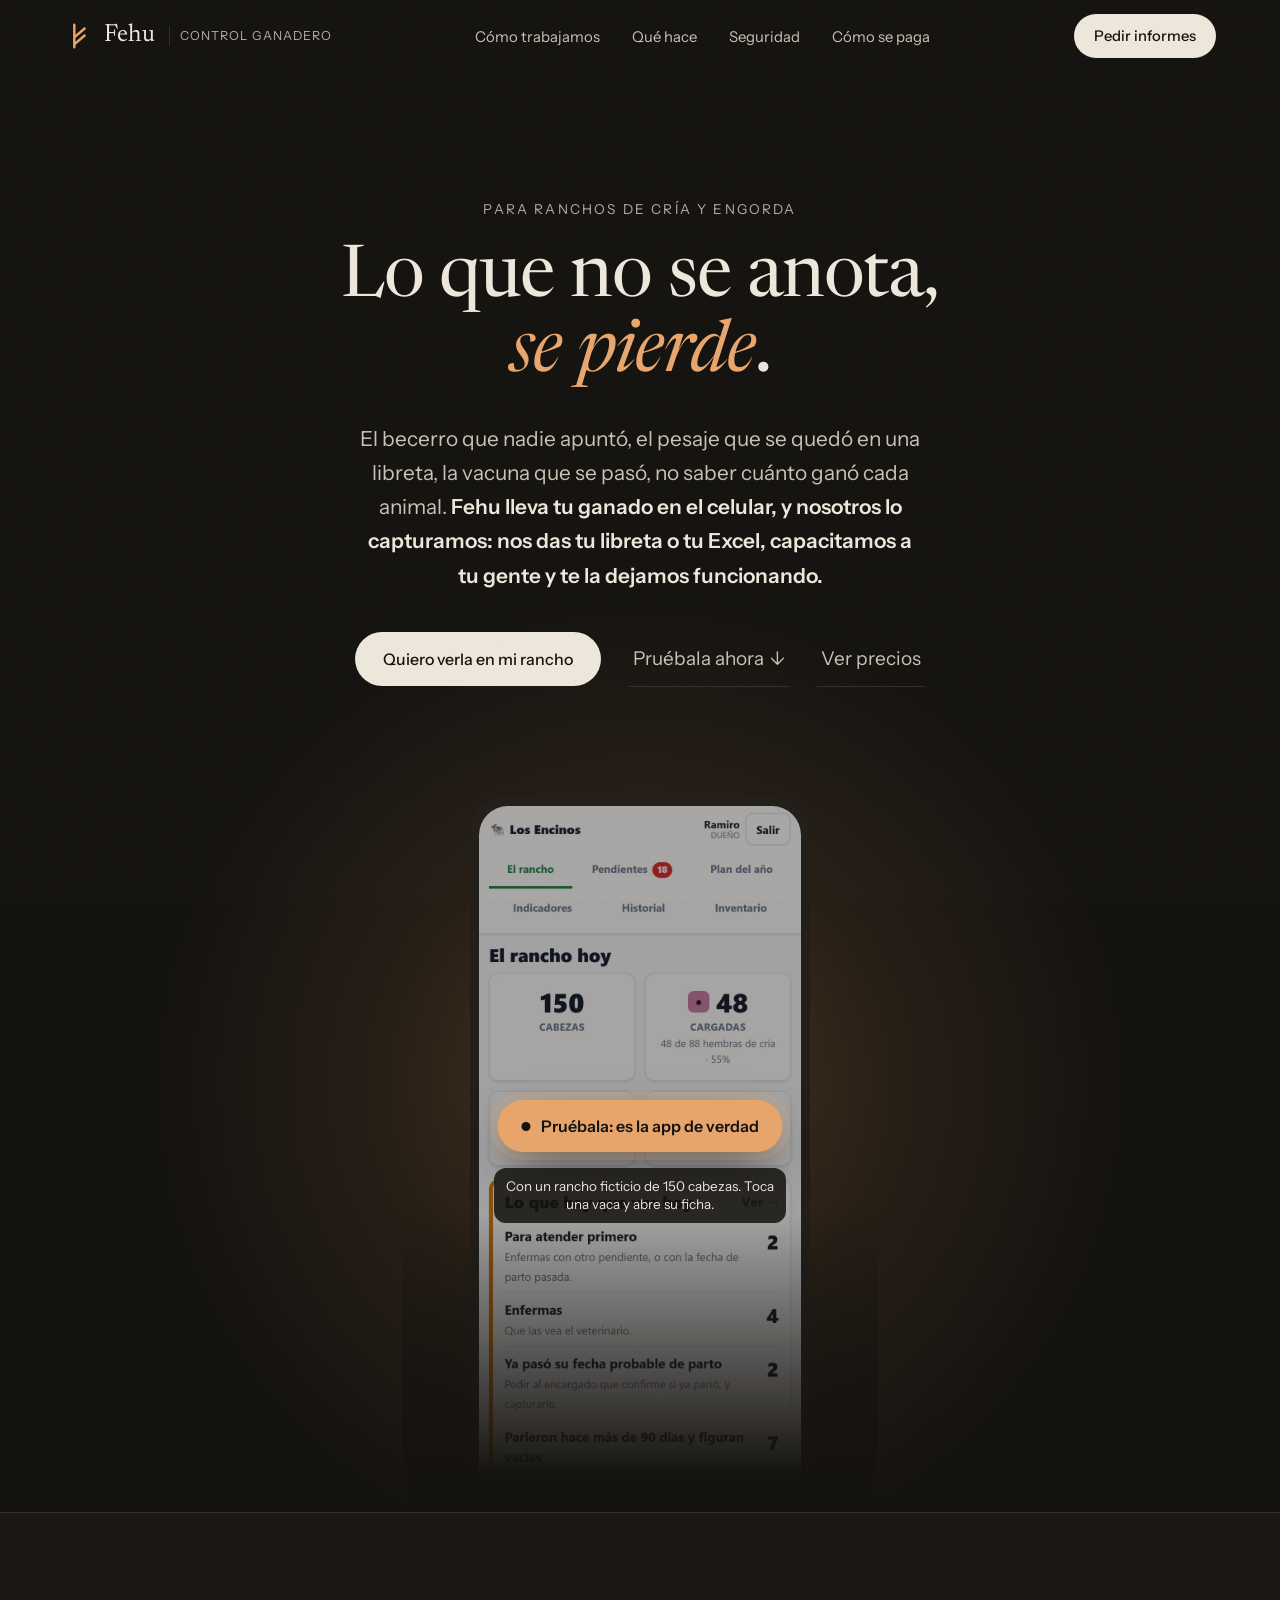
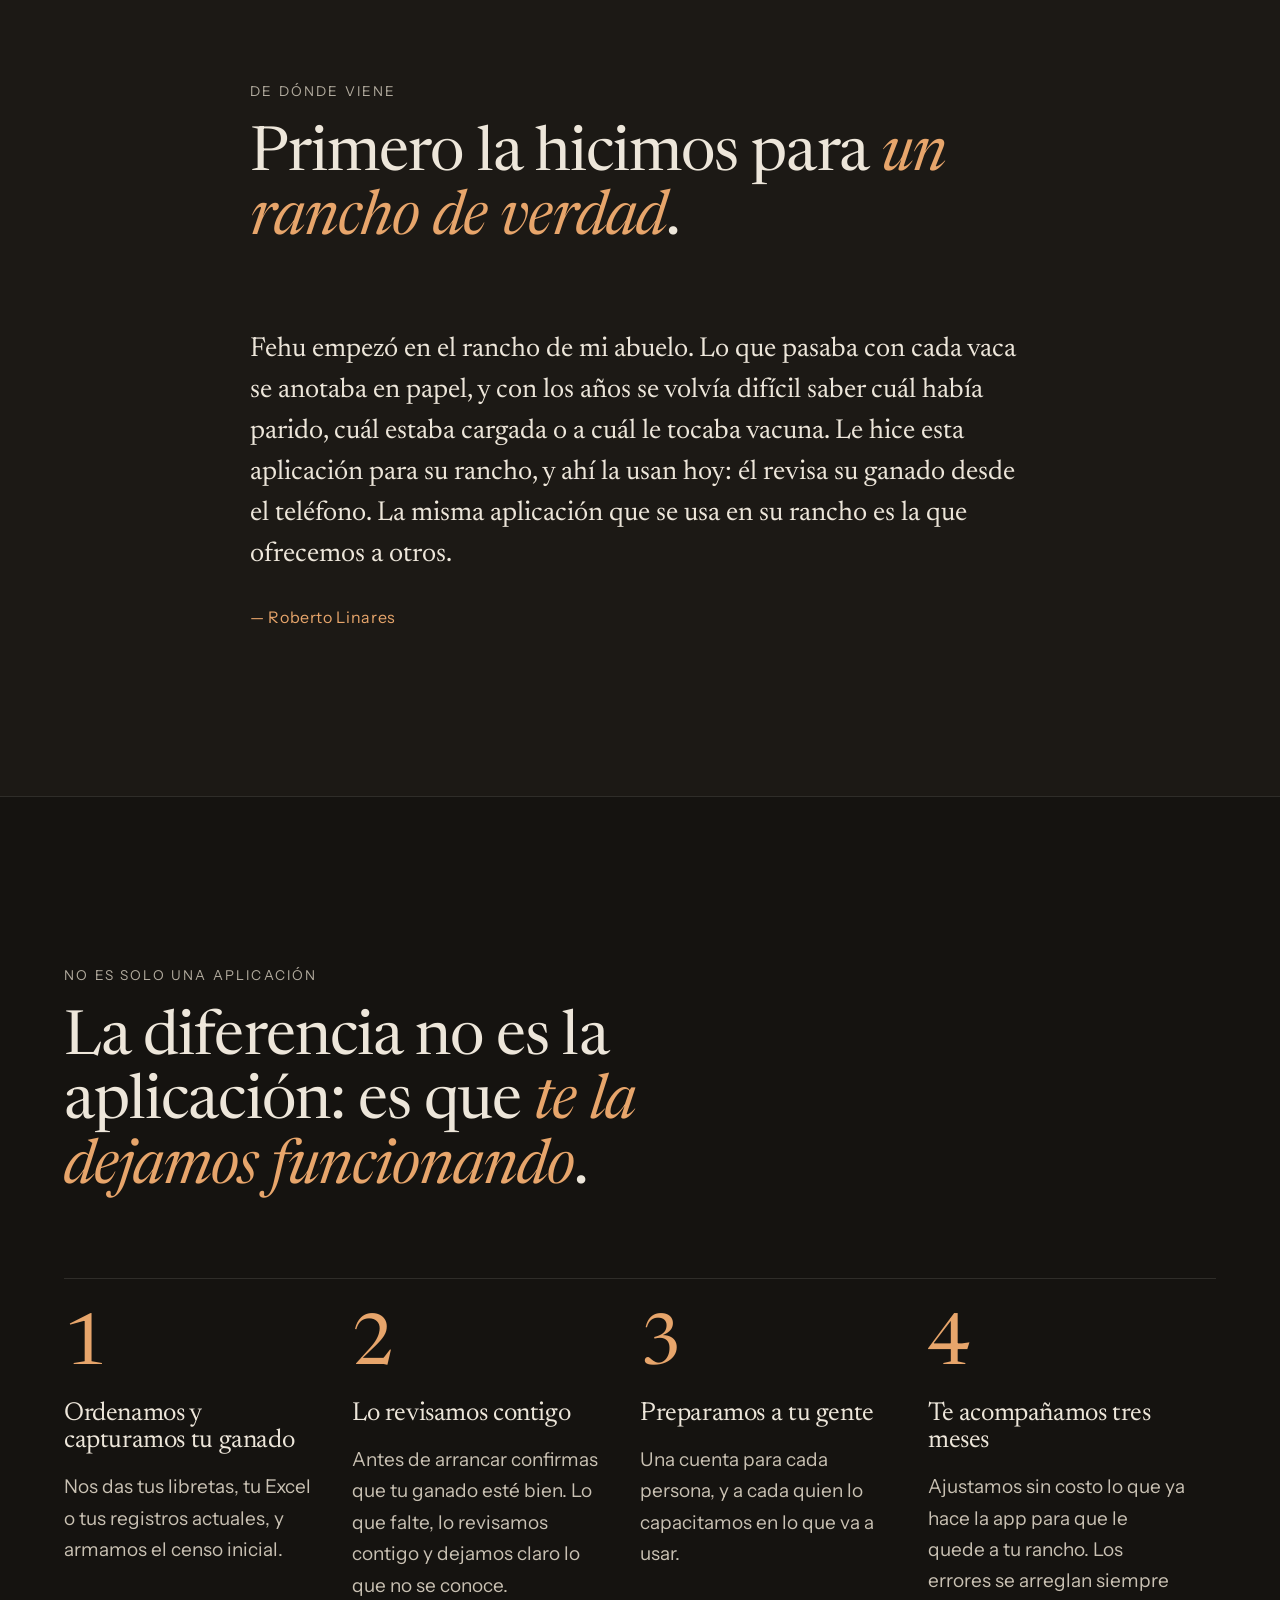
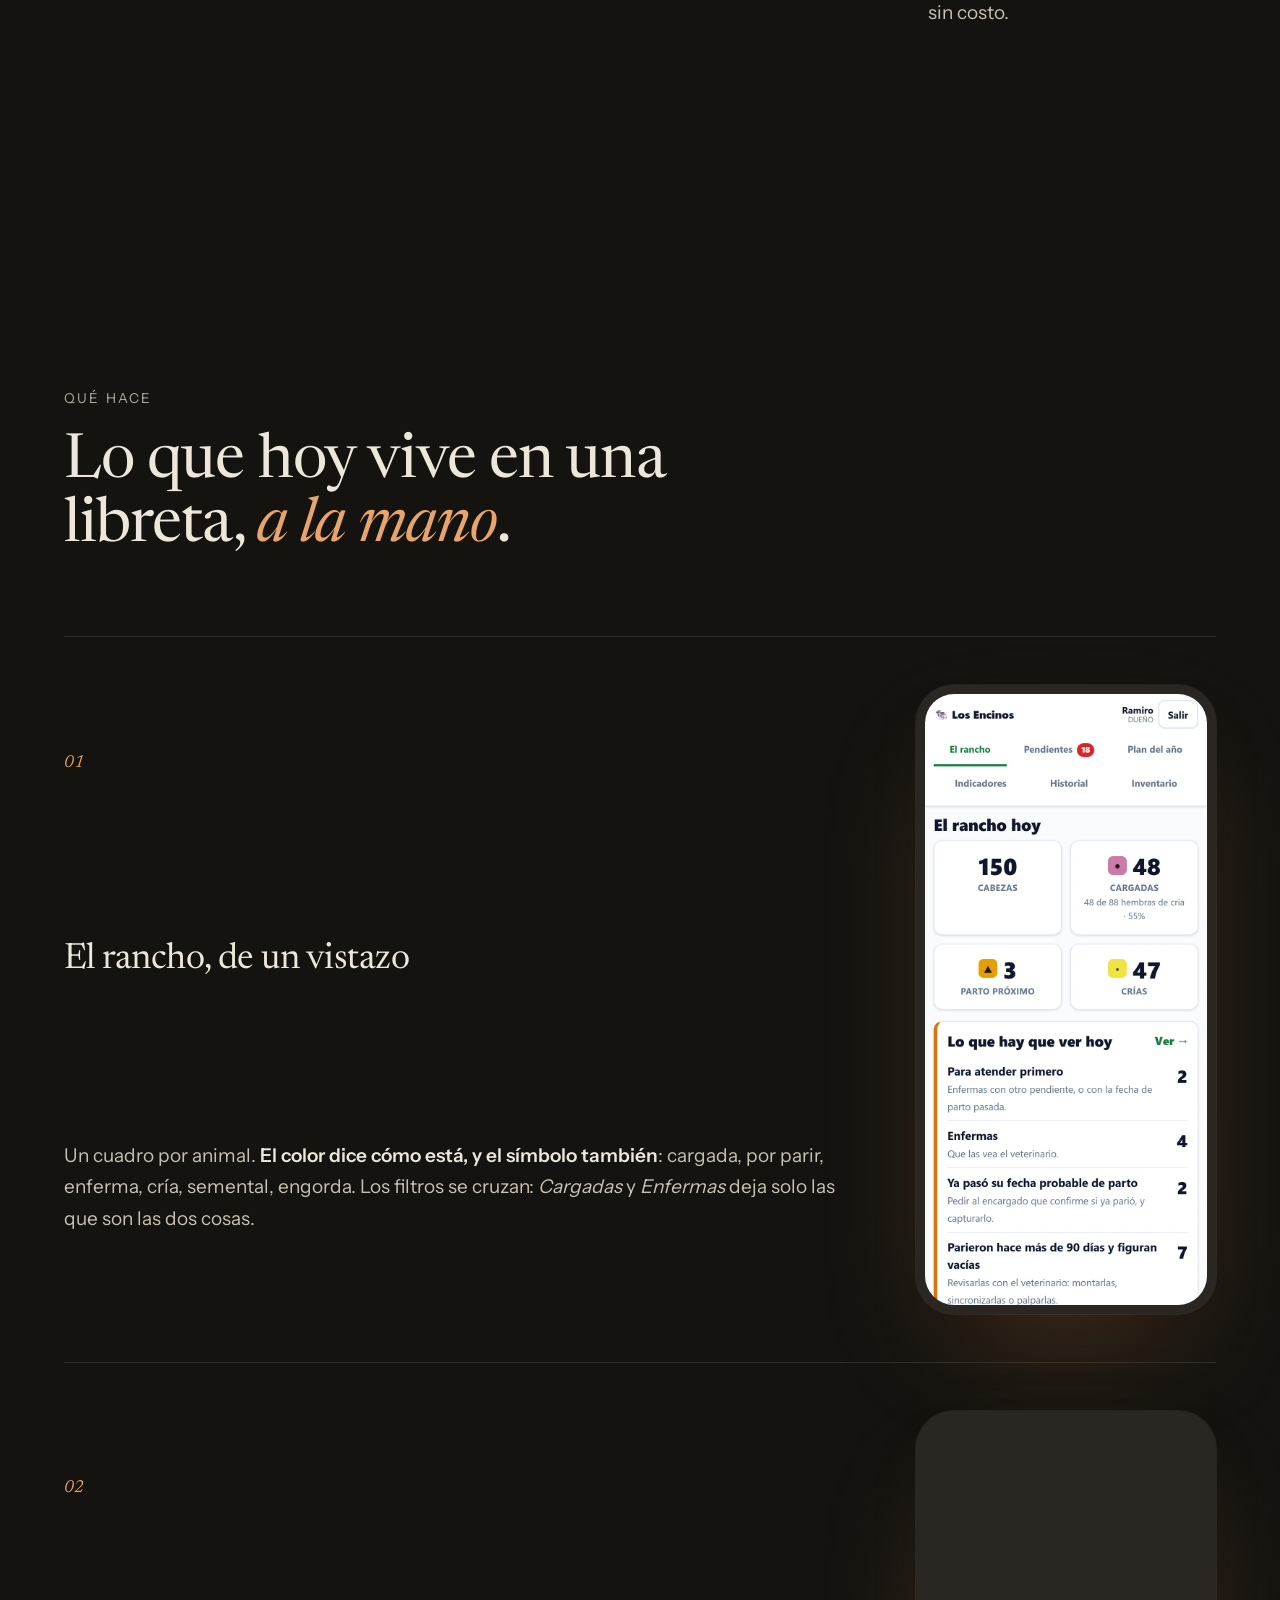
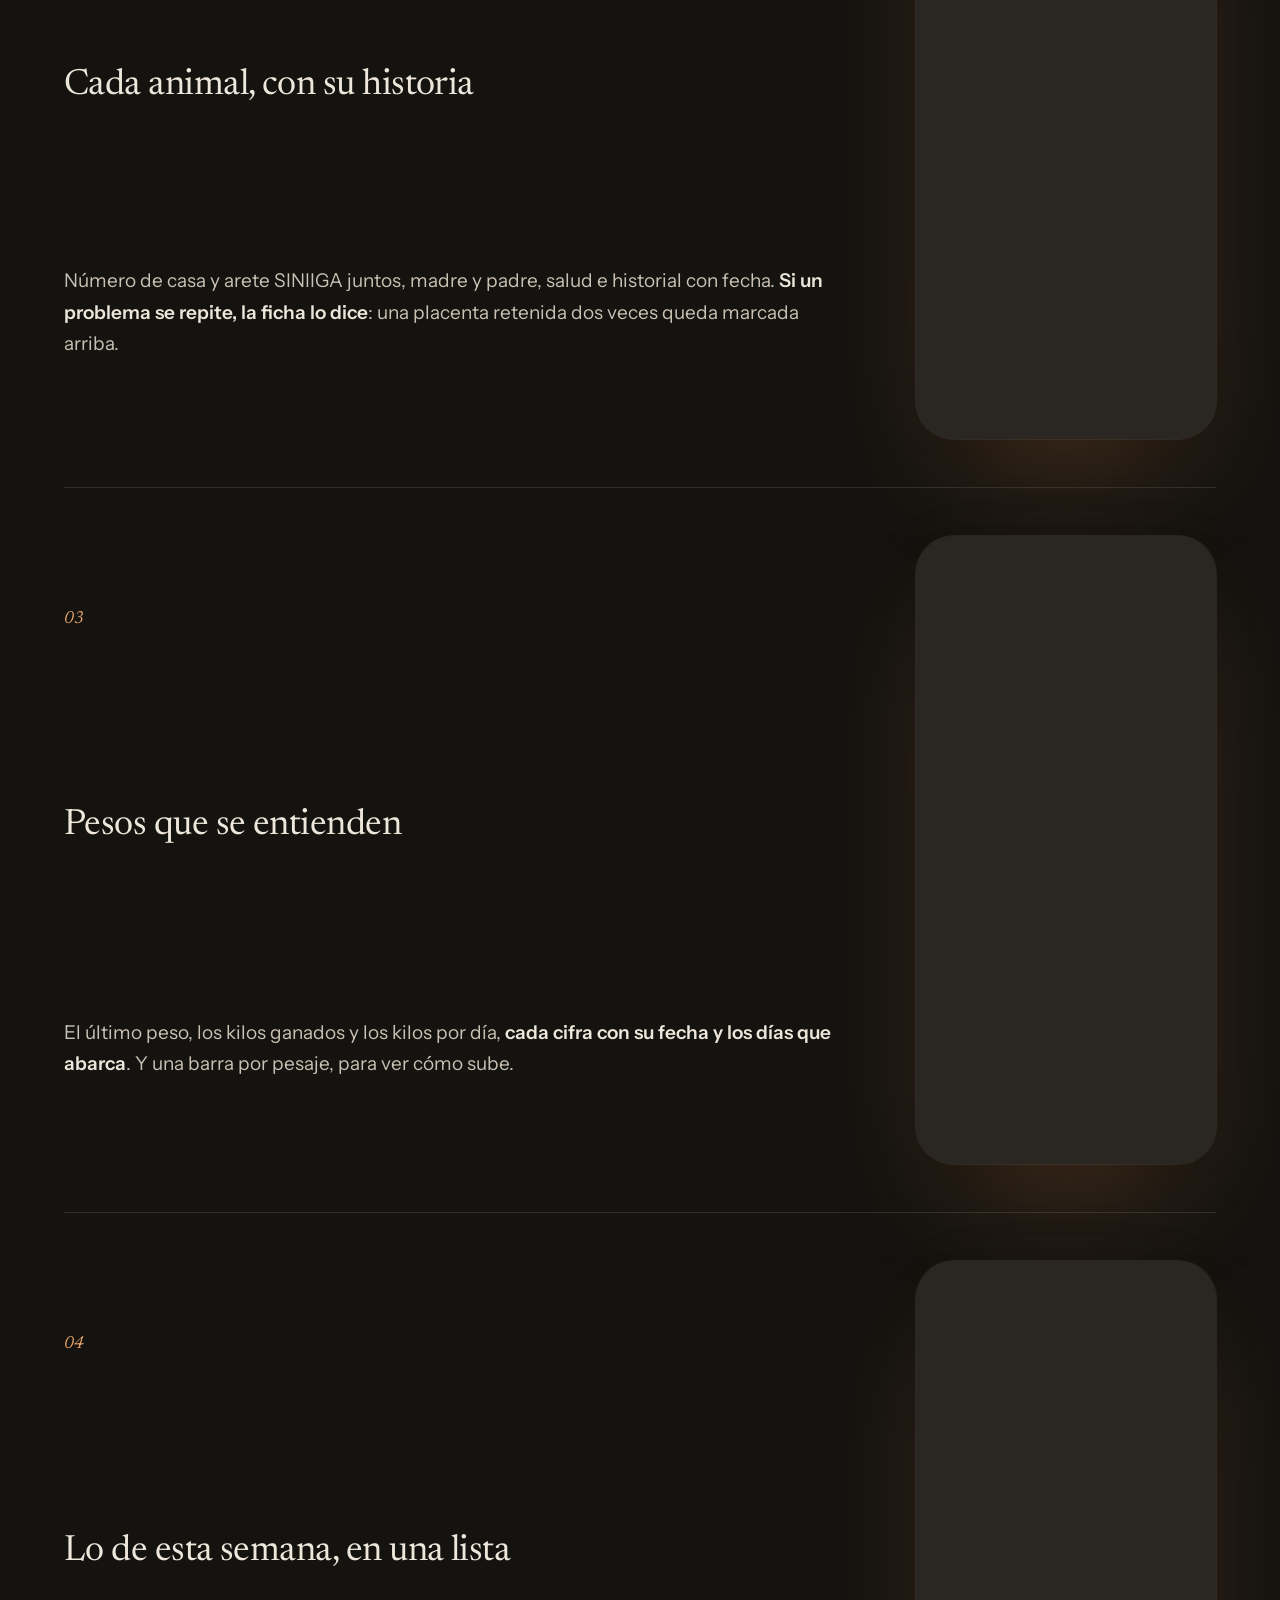
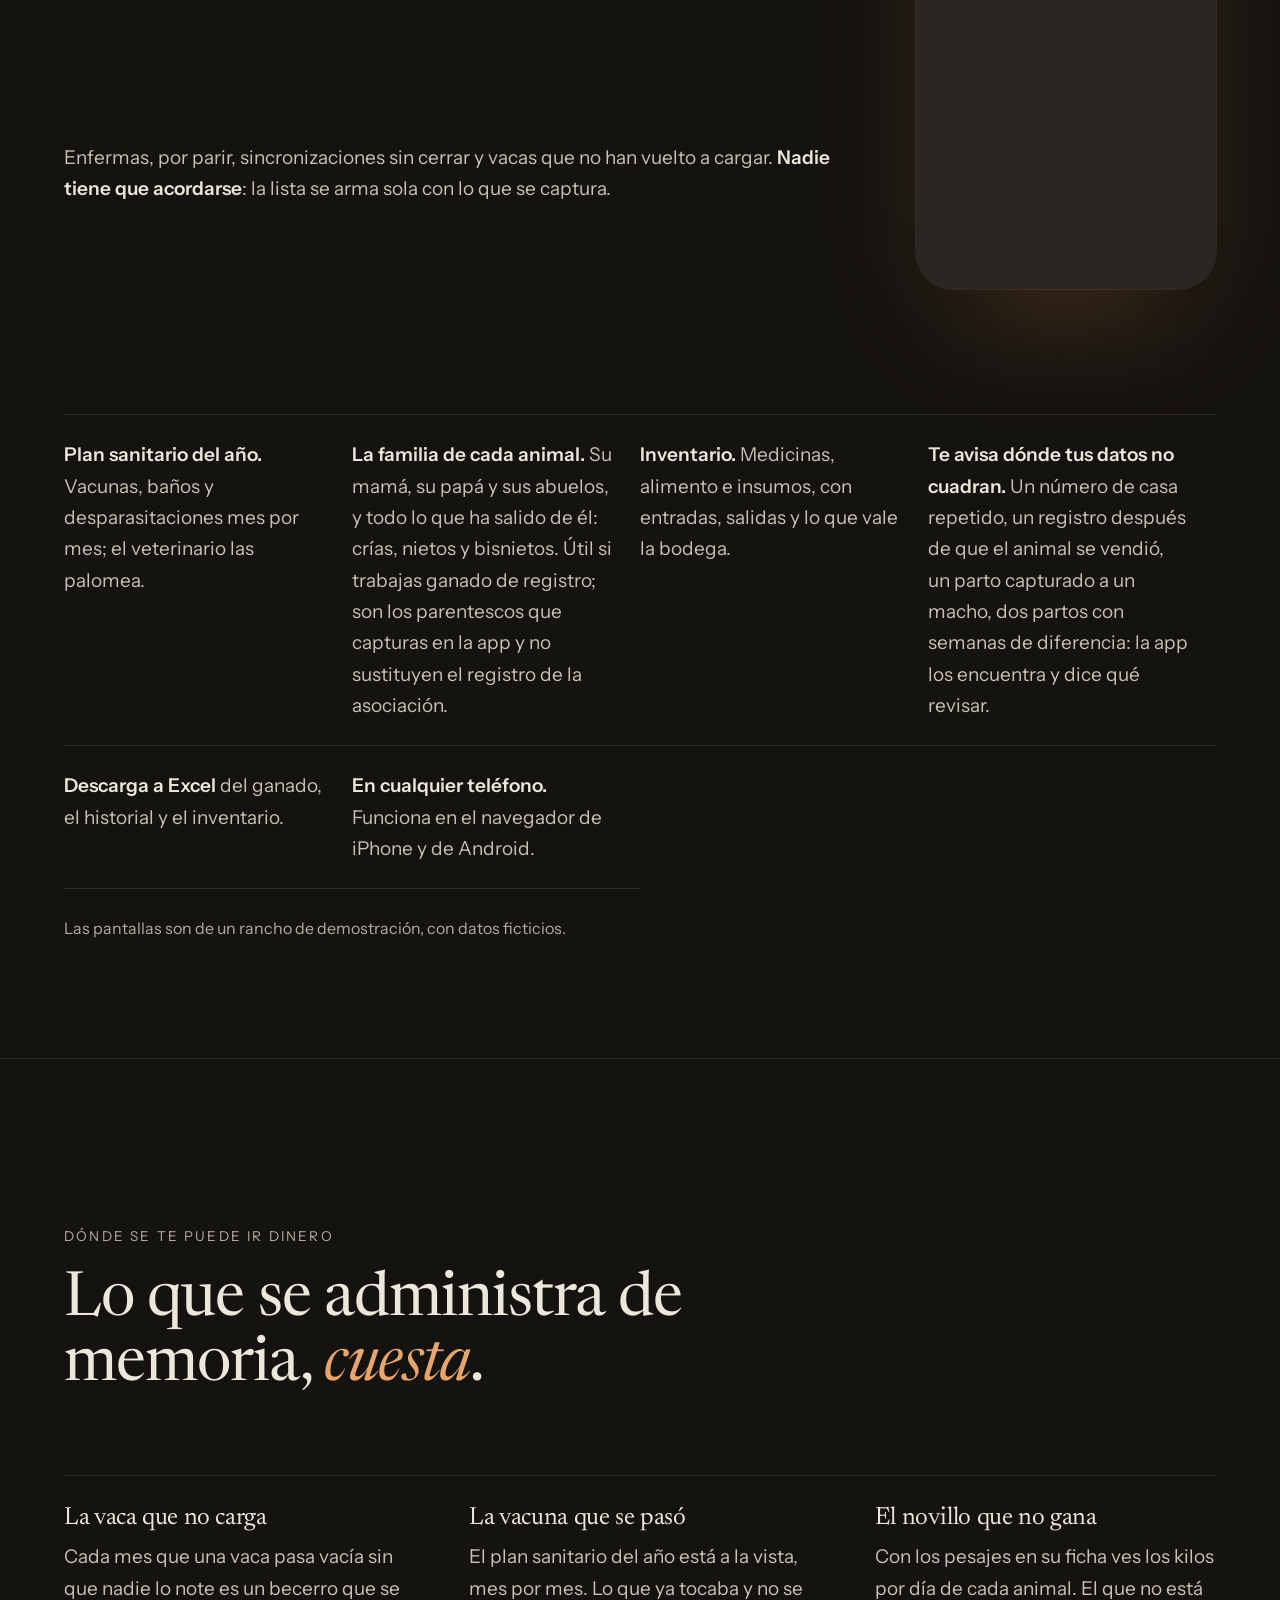
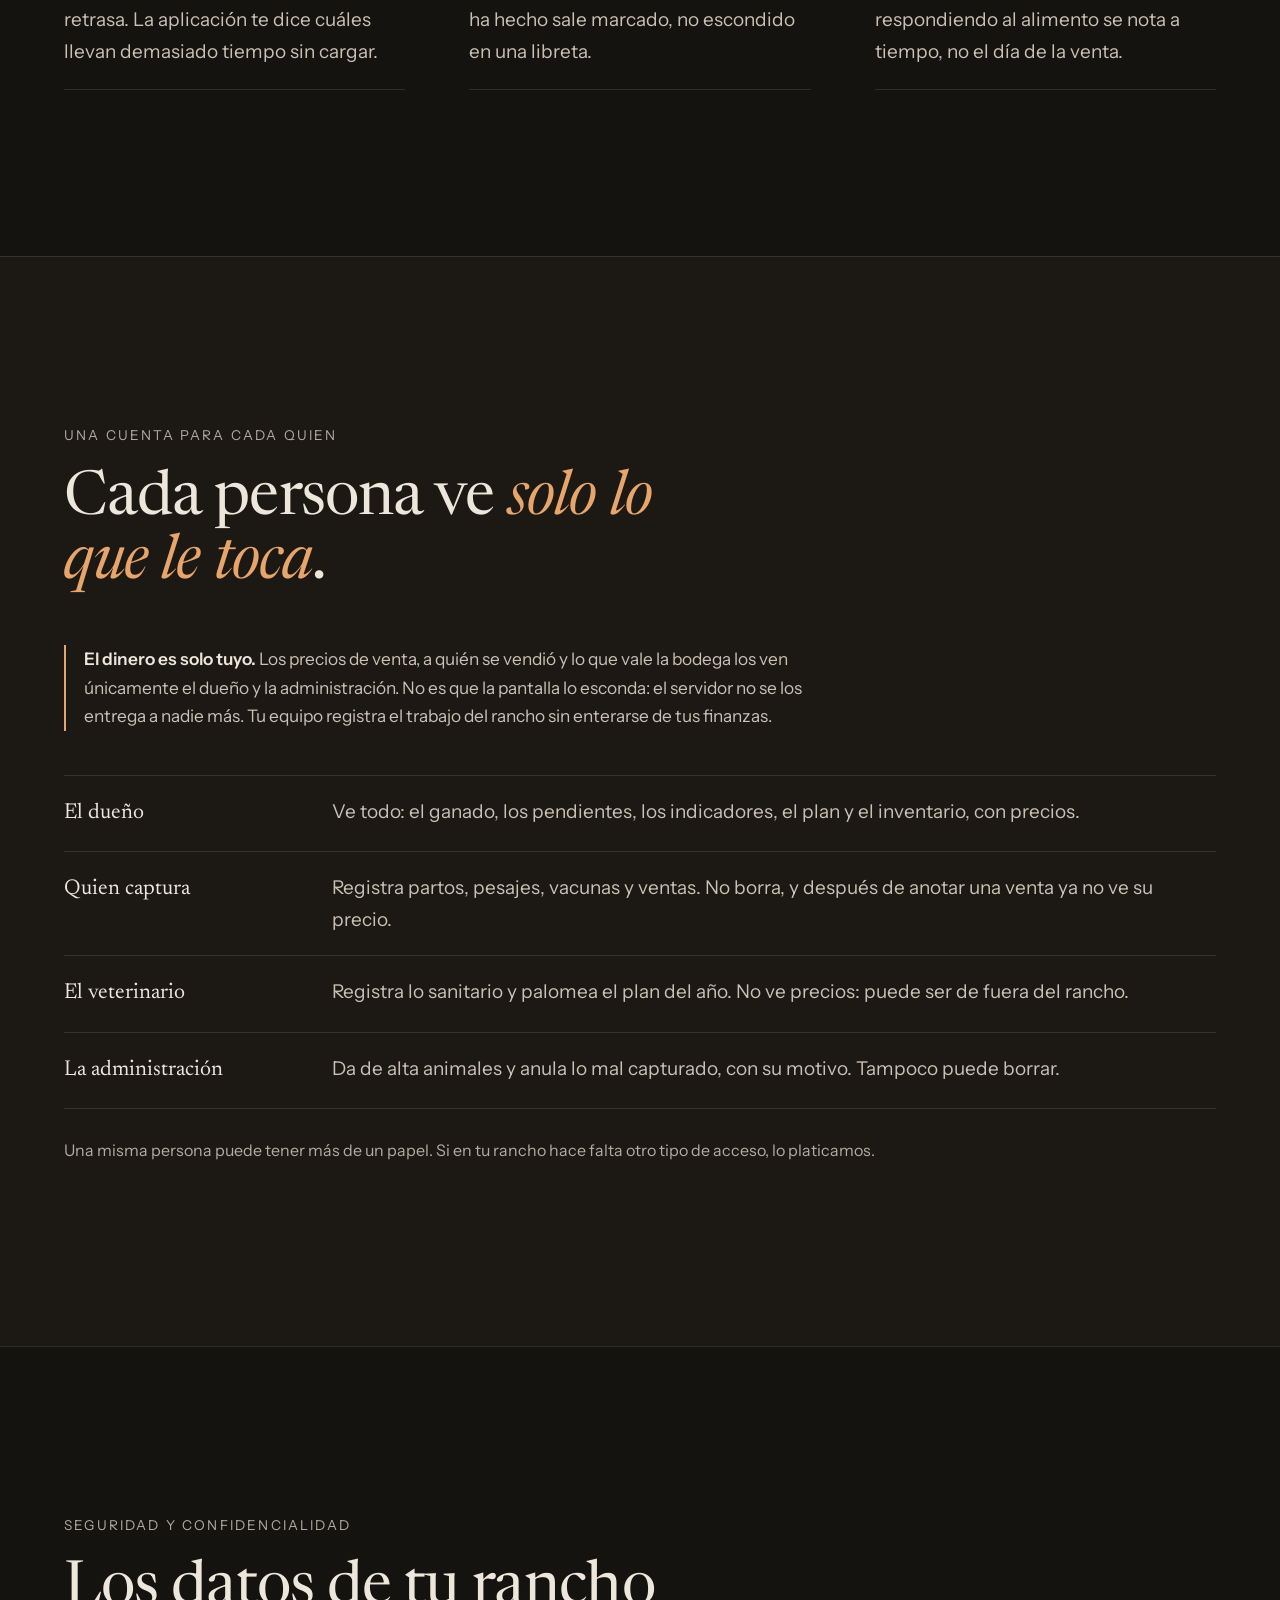
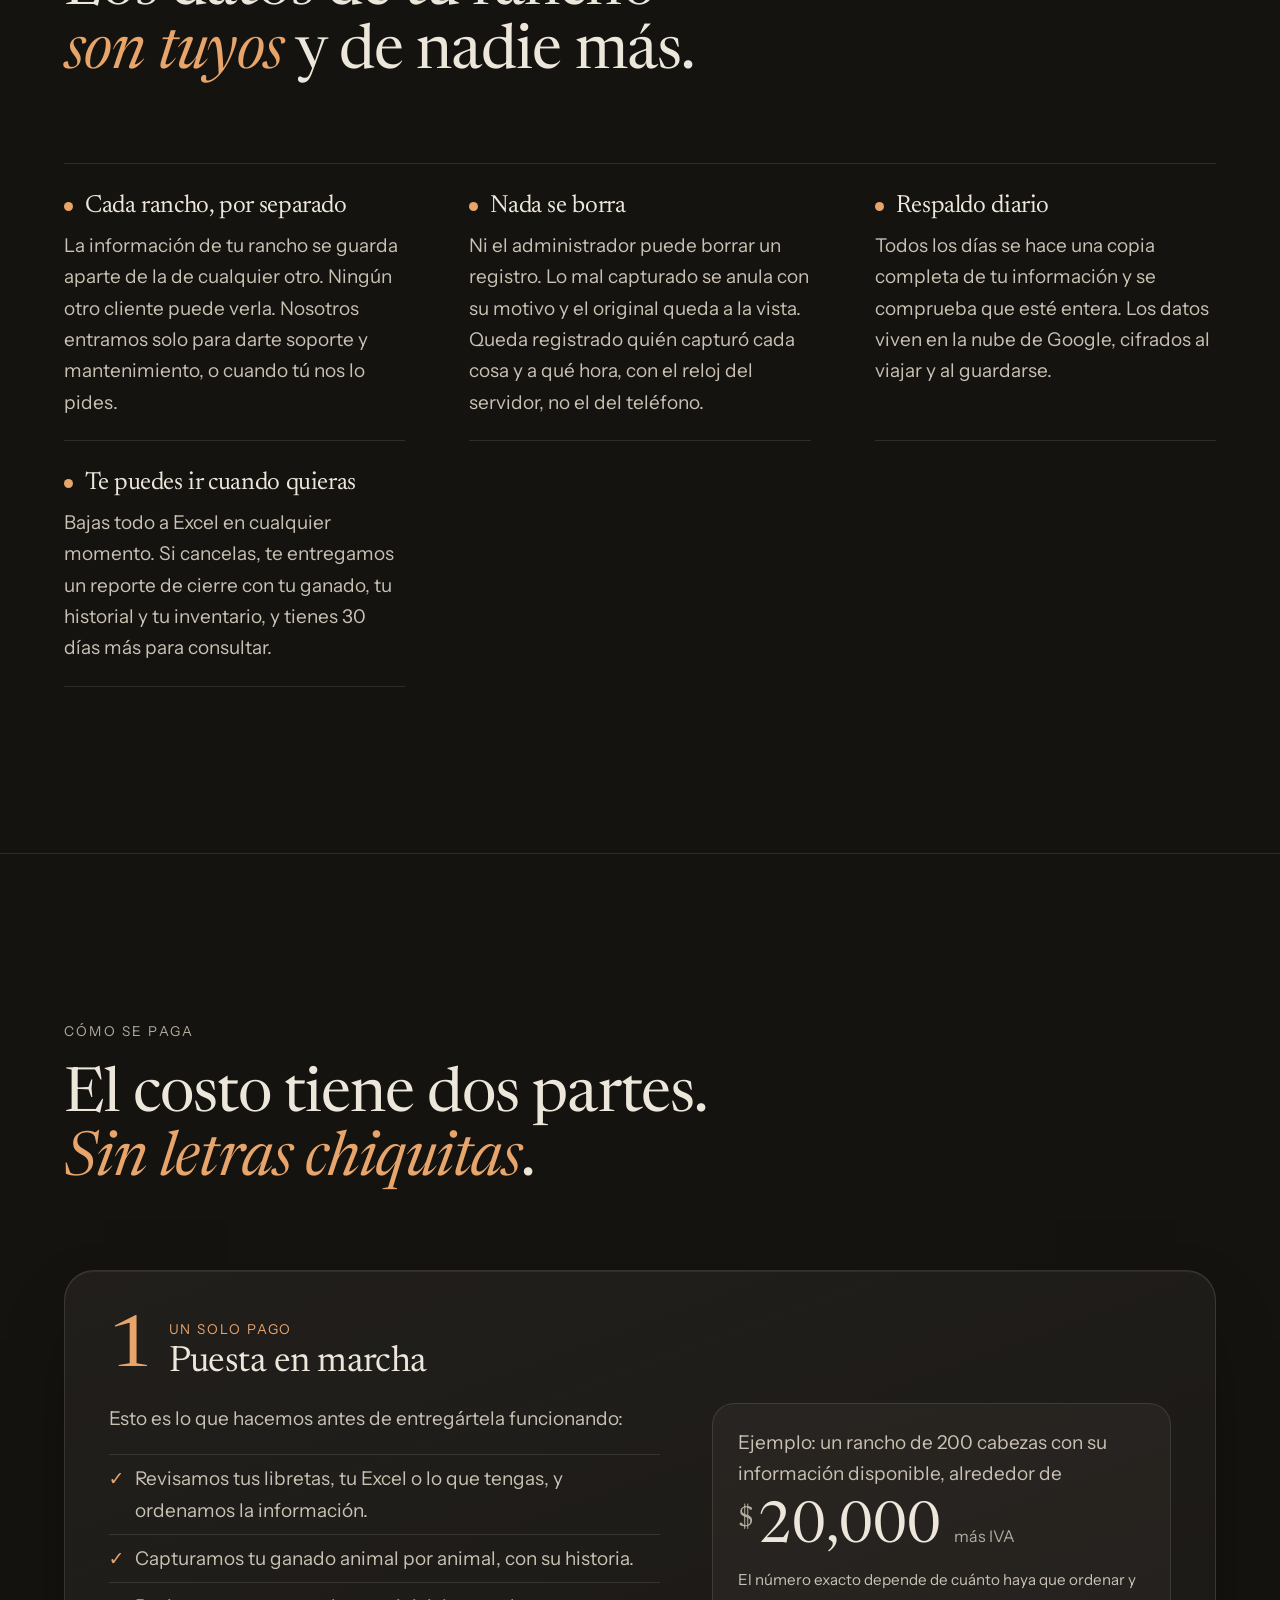
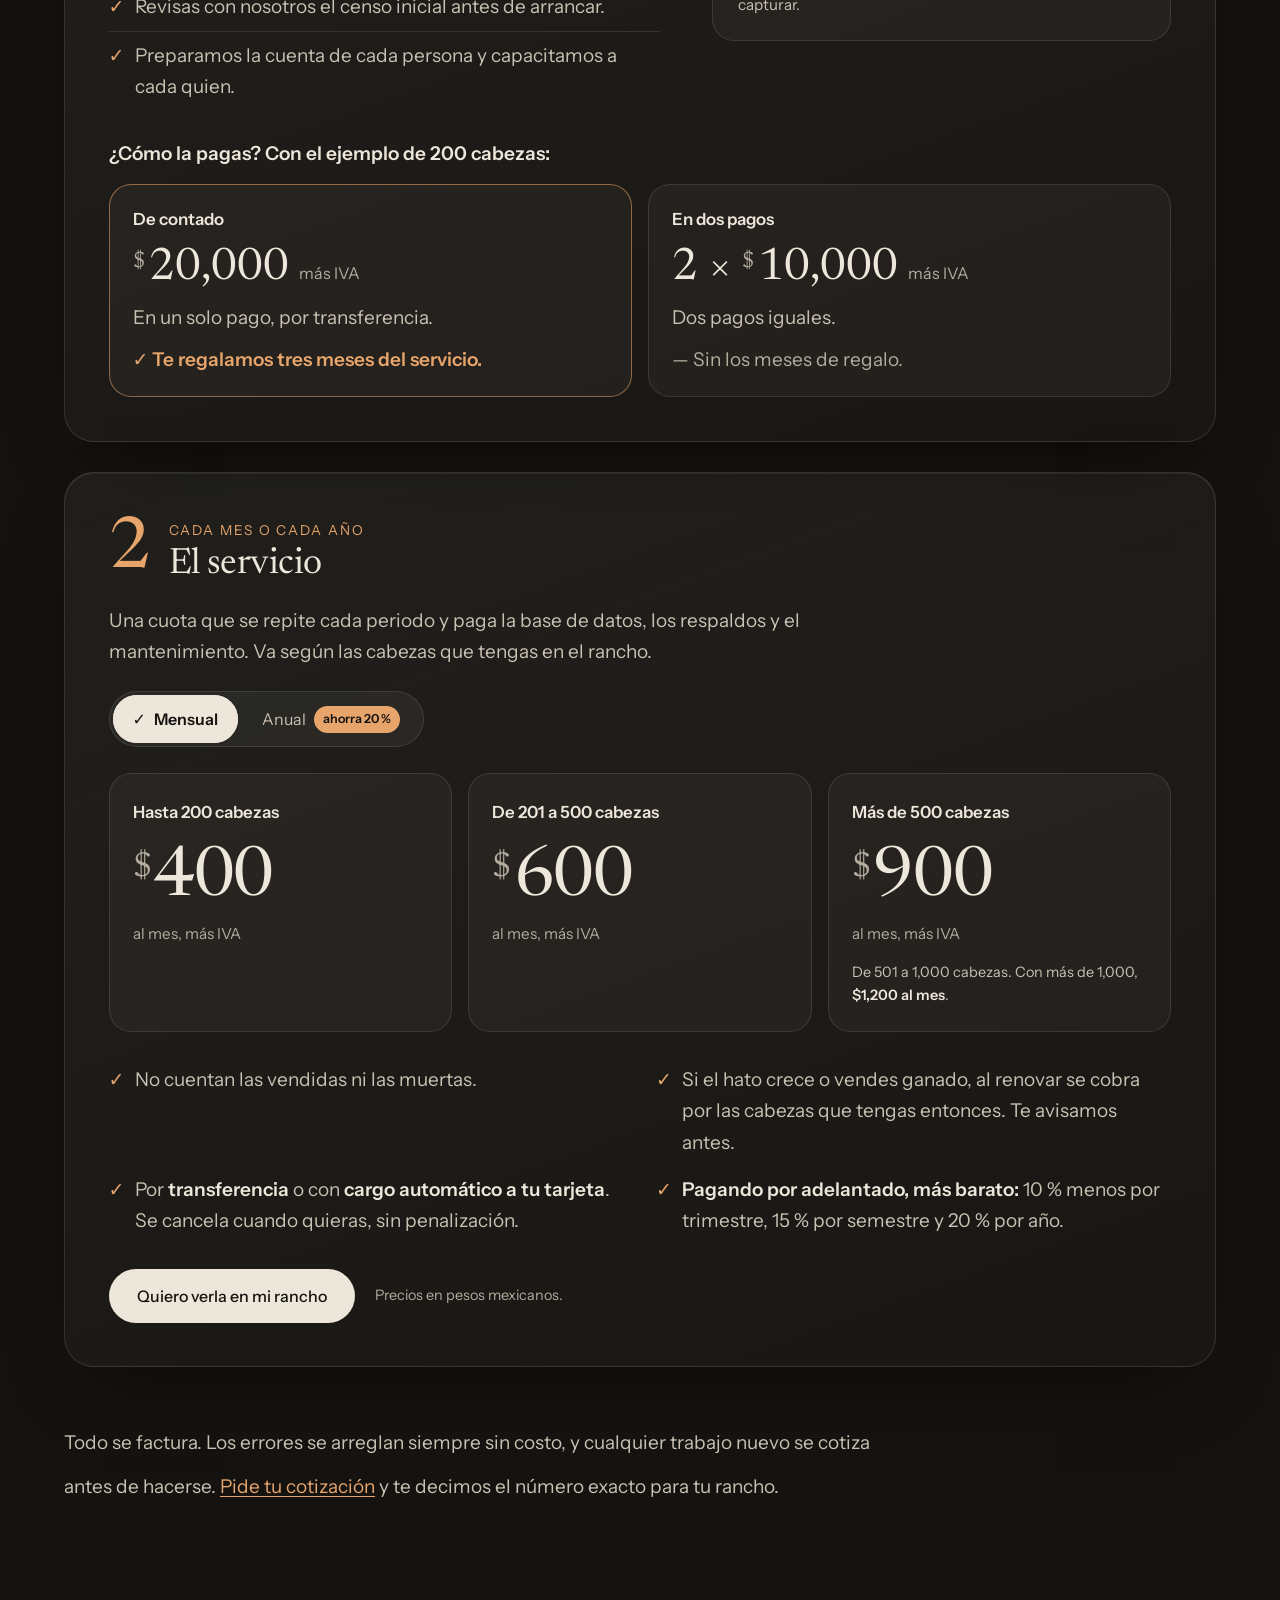
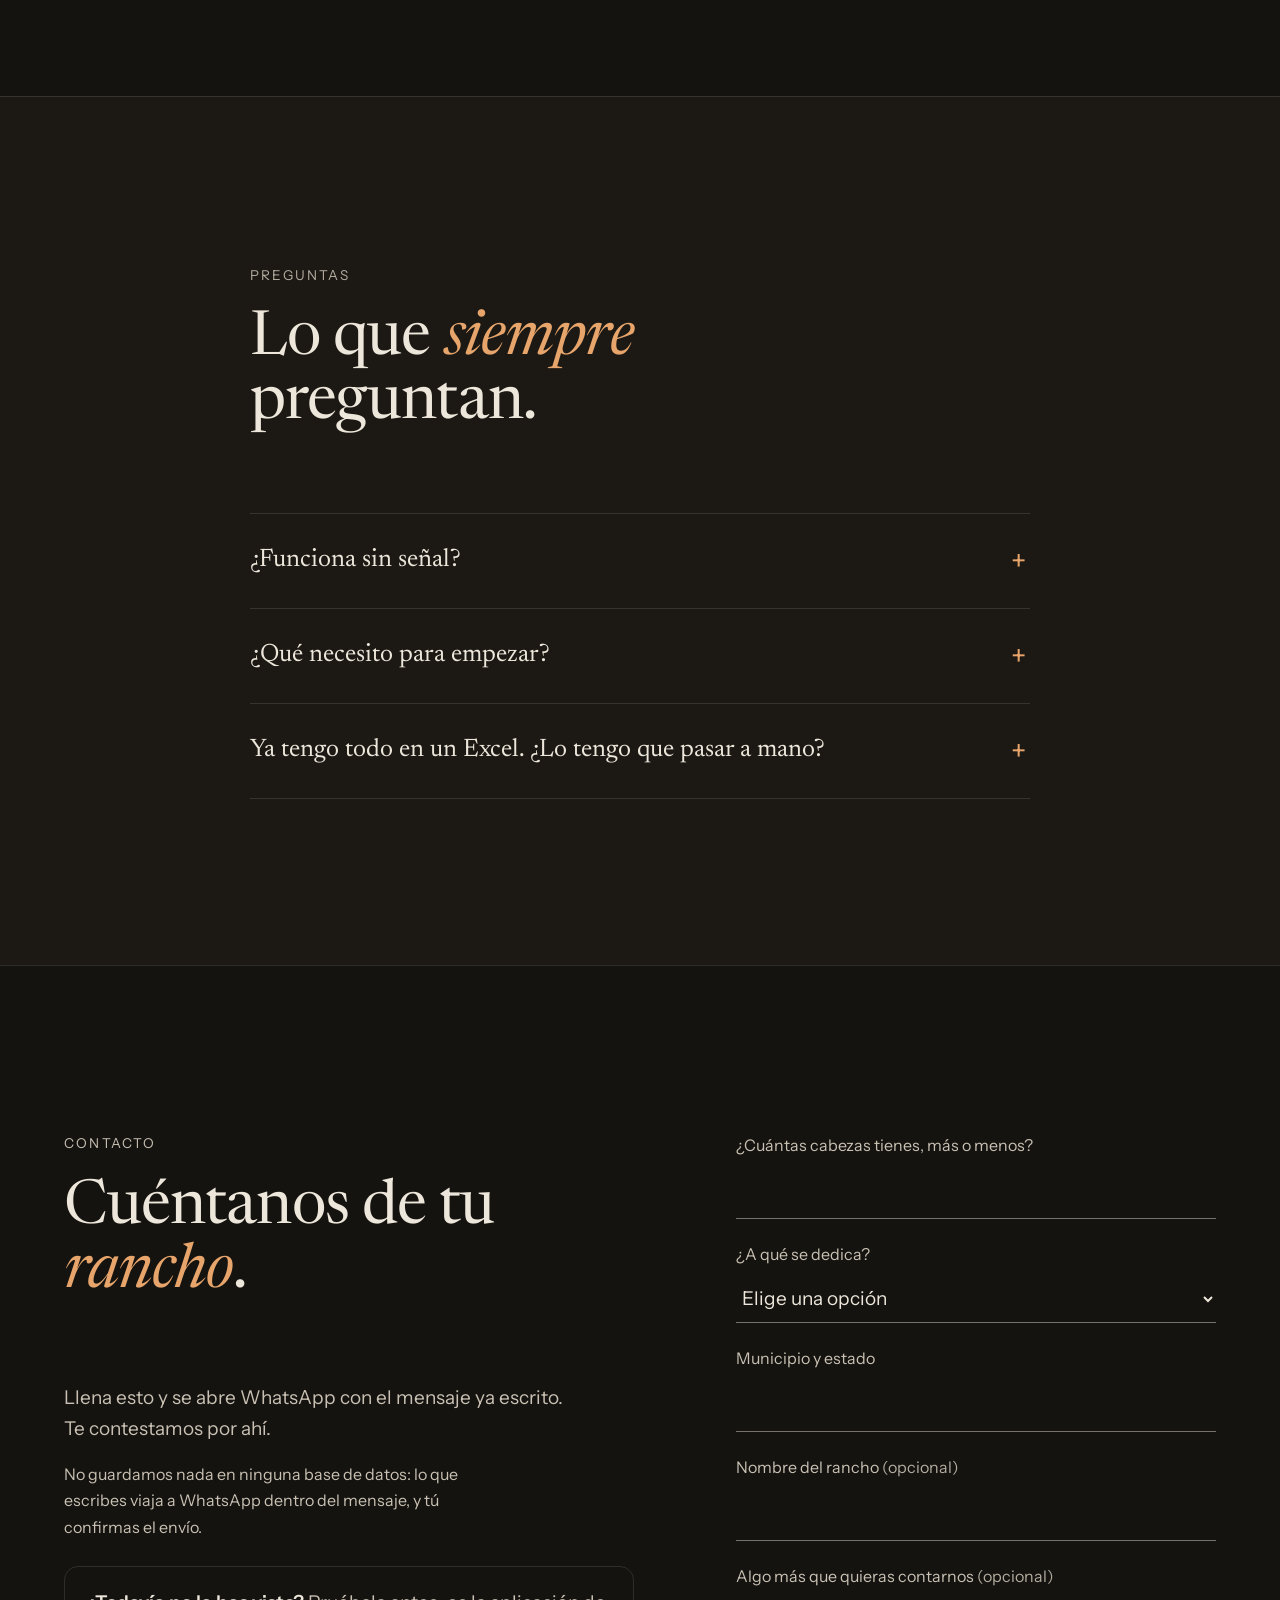
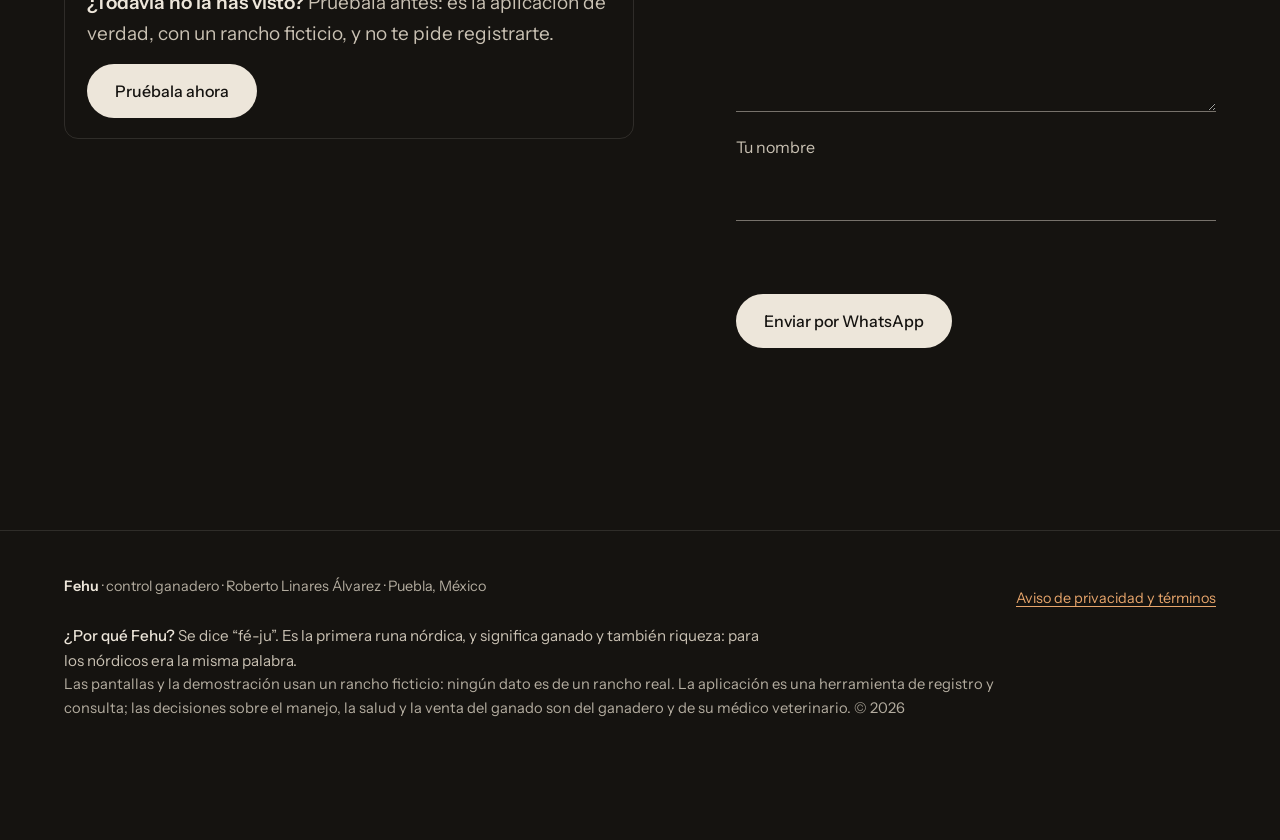
==== commit 5cb218a9: "A1: sin animaciones de adorno, portada que empieza por el problema y la demo antes del formulario Fu" ====
--- a/index.html
+++ b/index.html
@@ -29,7 +29,7 @@
 
 <link rel="icon" href="data:image/svg+xml,%3Csvg xmlns='http://www.w3.org/2000/svg' viewBox='0 0 32 32'%3E%3Crect width='32' height='32' rx='7' fill='%23151310'/%3E%3Cpath d='M11 27V5M11 17.5 22 8.5M11 24.5 22 15.5' fill='none' stroke='%23E7A56B' stroke-width='3' stroke-linecap='round'/%3E%3C/svg%3E">
 
-<link rel="stylesheet" href="estilos.css?v=33">
+<link rel="stylesheet" href="estilos.css?v=34">
 </head>
 <body>
 
@@ -38,7 +38,6 @@
 <!-- ============================================================
      NAVEGACIÓN
      ============================================================ -->
-<div class="avance" id="avance" aria-hidden="true"></div>
 <header class="nav">
   <div class="contenedor nav__fila">
     <a class="marca" href="#inicio" aria-label="Fehu, inicio">
@@ -65,8 +64,8 @@
 <section class="portada" id="inicio">
   <div class="contenedor portada__centro">
     <p class="rotulo">Para ranchos de cría y engorda</p>
-    <h1><span class="pal"><span class="pal__in pal--1">Tu</span></span> <span class="pal"><span class="pal__in pal--2">ganado</span></span> <span class="pal"><span class="pal__in pal--2">en</span></span> <span class="pal"><span class="pal__in pal--3">el</span></span> <span class="pal"><span class="pal__in pal--3">celular.</span></span> <em><span class="pal"><span class="pal__in pal--4">Nosotros</span></span> <span class="pal"><span class="pal__in pal--5">lo</span></span> <span class="pal"><span class="pal__in pal--6">capturamos</span></span></em><span class="pal"><span class="pal__in pal--6">.</span></span></h1>
-    <p class="portada__texto">No te dejamos una app vacía para que la llenes tú. <strong>Nos das tu libreta, tu Excel o lo que tengas: capturamos cada animal, capacitamos a tu gente y te la dejamos funcionando.</strong></p>
+    <h1>Lo que no se anota, <em>se pierde</em>.</h1>
+    <p class="portada__texto">El becerro que nadie apuntó, el pesaje que se quedó en una libreta, la vacuna que se pasó, no saber cuánto ganó cada animal. <strong>Fehu lleva tu ganado en el celular, y nosotros lo capturamos: nos das tu libreta o tu Excel, capacitamos a tu gente y te la dejamos funcionando.</strong></p>
     <div class="portada__botones">
       <a class="btn btn--claro" href="#contacto">Quiero verla en mi rancho</a>
       <a class="liga-flecha" href="#telefono-portada">Pruébala ahora <span aria-hidden="true">↓</span></a>
@@ -119,49 +118,6 @@
       <li><span class="pasos__num">3</span><div><h3>Preparamos a tu gente</h3><p>Una cuenta para cada persona, y a cada quien lo capacitamos en lo que va a usar.</p></div></li>
       <li><span class="pasos__num">4</span><div><h3>Te acompañamos tres meses</h3><p>Ajustamos sin costo lo que ya hace la app para que le quede a tu rancho. Los errores se arreglan siempre sin costo.</p></div></li>
     </ol>
-  </div>
-</section>
-
-<!-- ============================================================
-     EL REBAÑO — entrada a "Qué hace" (23/09). Veinte fotos que al bajar se
-     juntan en línea, luego en círculo y al final se abren en arco (rebano.js).
-     El scroll es el de la página: nada se secuestra. Sin rebano.js, con
-     "reducir movimiento" o en pantallas muy bajas se ve una rejilla quieta.
-     Las fotos son de ejemplo (dominio público, créditos en demo/fotos/);
-     se cambian por las del rancho con fotos-rancho/preparar-rebano.py y
-     entonces se quita .rebano__credito.
-     ============================================================ -->
-<section class="rebano" id="rebano" aria-labelledby="rebano-titulo">
-  <div class="rebano__escenario">
-    <p class="rebano__intro" aria-hidden="true">Cada vaca tiene <em>su&nbsp;historia</em>.<span>Sigue bajando</span></p>
-    <div class="rebano__texto">
-      <p class="rotulo">Cada animal</p>
-      <h2 id="rebano-titulo">Cada una, <em>con su ficha</em>.</h2>
-      <p>Su arete, su edad, su potrero, sus partos, sus vacunas y su foto. Abres la vaca en el celular y ahí está todo.</p>
-    </div>
-    <ul class="rebano__cartas" aria-hidden="true">
-      <li class="rebano__carta"><div class="rebano__giro"><img src="assets/rebano/01.jpg" width="216" height="306" alt="" loading="lazy" decoding="async"><span class="rebano__reverso"><b>118</b>○ sana</span></div></li>
-      <li class="rebano__carta"><div class="rebano__giro"><img src="assets/rebano/02.jpg" width="216" height="306" alt="" loading="lazy" decoding="async"><span class="rebano__reverso"><b>131</b>● cargada</span></div></li>
-      <li class="rebano__carta"><div class="rebano__giro"><img src="assets/rebano/03.jpg" width="216" height="306" alt="" loading="lazy" decoding="async"><span class="rebano__reverso"><b>249</b>▪ cría</span></div></li>
-      <li class="rebano__carta"><div class="rebano__giro"><img src="assets/rebano/04.jpg" width="216" height="306" alt="" loading="lazy" decoding="async"><span class="rebano__reverso"><b>107</b>✚ enferma</span></div></li>
-      <li class="rebano__carta"><div class="rebano__giro"><img src="assets/rebano/05.jpg" width="216" height="306" alt="" loading="lazy" decoding="async"><span class="rebano__reverso"><b>T02</b>★ semental</span></div></li>
-      <li class="rebano__carta"><div class="rebano__giro"><img src="assets/rebano/06.jpg" width="216" height="306" alt="" loading="lazy" decoding="async"><span class="rebano__reverso"><b>114</b>● cargada</span></div></li>
-      <li class="rebano__carta"><div class="rebano__giro"><img src="assets/rebano/07.jpg" width="216" height="306" alt="" loading="lazy" decoding="async"><span class="rebano__reverso"><b>404</b>engorda</span></div></li>
-      <li class="rebano__carta"><div class="rebano__giro"><img src="assets/rebano/08.jpg" width="216" height="306" alt="" loading="lazy" decoding="async"><span class="rebano__reverso"><b>123</b>▲ por parir</span></div></li>
-      <li class="rebano__carta"><div class="rebano__giro"><img src="assets/rebano/09.jpg" width="216" height="306" alt="" loading="lazy" decoding="async"><span class="rebano__reverso"><b>126</b>◑ montada</span></div></li>
-      <li class="rebano__carta"><div class="rebano__giro"><img src="assets/rebano/10.jpg" width="216" height="306" alt="" loading="lazy" decoding="async"><span class="rebano__reverso"><b>139</b>● cargada</span></div></li>
-      <li class="rebano__carta"><div class="rebano__giro"><img src="assets/rebano/11.jpg" width="216" height="306" alt="" loading="lazy" decoding="async"><span class="rebano__reverso"><b>142</b>◆ sincronizada</span></div></li>
-      <li class="rebano__carta"><div class="rebano__giro"><img src="assets/rebano/12.jpg" width="216" height="306" alt="" loading="lazy" decoding="async"><span class="rebano__reverso"><b>110</b>○ sana</span></div></li>
-      <li class="rebano__carta"><div class="rebano__giro"><img src="assets/rebano/13.jpg" width="216" height="306" alt="" loading="lazy" decoding="async"><span class="rebano__reverso"><b>251</b>▪ cría</span></div></li>
-      <li class="rebano__carta"><div class="rebano__giro"><img src="assets/rebano/14.jpg" width="216" height="306" alt="" loading="lazy" decoding="async"><span class="rebano__reverso"><b>147</b>● cargada</span></div></li>
-      <li class="rebano__carta"><div class="rebano__giro"><img src="assets/rebano/15.jpg" width="216" height="306" alt="" loading="lazy" decoding="async"><span class="rebano__reverso"><b>152</b>○ sana</span></div></li>
-      <li class="rebano__carta"><div class="rebano__giro"><img src="assets/rebano/16.jpg" width="216" height="306" alt="" loading="lazy" decoding="async"><span class="rebano__reverso"><b>133</b>▲ por parir</span></div></li>
-      <li class="rebano__carta"><div class="rebano__giro"><img src="assets/rebano/17.jpg" width="216" height="306" alt="" loading="lazy" decoding="async"><span class="rebano__reverso"><b>409</b>engorda</span></div></li>
-      <li class="rebano__carta"><div class="rebano__giro"><img src="assets/rebano/18.jpg" width="216" height="306" alt="" loading="lazy" decoding="async"><span class="rebano__reverso"><b>160</b>● cargada</span></div></li>
-      <li class="rebano__carta"><div class="rebano__giro"><img src="assets/rebano/19.jpg" width="216" height="306" alt="" loading="lazy" decoding="async"><span class="rebano__reverso"><b>165</b>○ sana</span></div></li>
-      <li class="rebano__carta"><div class="rebano__giro"><img src="assets/rebano/20.jpg" width="216" height="306" alt="" loading="lazy" decoding="async"><span class="rebano__reverso"><b>170</b>✚ enferma</span></div></li>
-    </ul>
-    <p class="rebano__credito">Fotos de ejemplo, de dominio público.</p>
   </div>
 </section>
 
@@ -200,18 +156,11 @@
         <figure class="telefono paso__foto"><img src="assets/demo-04-pendientes.webp?v=7" width="390" height="844" loading="lazy" alt="Pantalla de pendientes: 18 pendientes en 17 animales, y dos para atender primero."></figure>
       </article>
     </div>
-    <div class="historia__fijo" aria-hidden="true">
-      <div class="telefono telefono--pila" id="pila">
-        <img src="assets/demo-01-rancho.webp?v=7" width="390" height="844" alt="" class="activa">
-        <img src="assets/demo-02-placenta.webp?v=7" width="390" height="844" alt="">
-        <img src="assets/demo-03-pesos.webp?v=7" width="390" height="844" alt="">
-        <img src="assets/demo-04-pendientes.webp?v=7" width="390" height="844" alt="">
-      </div>
-    </div>
   </div>
   <div class="contenedor">
     <ul class="mas">
       <li><strong>Plan sanitario del año.</strong> Vacunas, baños y desparasitaciones mes por mes; el veterinario las palomea.</li>
+      <li><strong>La familia de cada animal.</strong> Su mamá, su papá y sus abuelos, y todo lo que ha salido de él: crías, nietos y bisnietos. Útil si trabajas ganado de registro; son los parentescos que capturas en la app y no sustituyen el registro de la asociación.</li>
       <li><strong>Inventario.</strong> Medicinas, alimento e insumos, con entradas, salidas y lo que vale la bodega.</li>
       <li><strong>Te avisa dónde tus datos no cuadran.</strong> Un número de casa repetido, un registro después de que el animal se vendió, un parto capturado a un macho, dos partos con semanas de diferencia: la app los encuentra y dice qué revisar.</li>
       <li><strong>Descarga a Excel</strong> del ganado, el historial y el inventario.</li>
@@ -279,7 +228,7 @@
     <p class="rotulo">Cómo se paga</p>
     <h2>El costo tiene dos partes. <em>Sin letras chiquitas</em>.</h2>
     <!-- 25/09 (mock-up de Beto): dos pagos, uno arriba del otro. 1 · la puesta en marcha;
-         2 · el servicio a lo ancho, con tres tarjetas y un solo mensual/anual (confeti al pasar a
+         2 · el servicio a lo ancho, con tres tarjetas y un solo mensual/anual (sin confeti desde el 02/10; antes: confeti al pasar a
          anual, precios.js). La tercera tarjeta agrupa 501–1,000 ($900) y dice aparte el precio de
          más de 1,000 ($1,200): así el contrato (cuatro escalones) y la página dicen lo mismo.
          Sin precios.js las tarjetas se ven con su precio mensual y sin el selector. -->
@@ -375,7 +324,6 @@
     </div>
     <p class="pago__cierre">Todo se factura. Los errores se arreglan siempre sin costo, y cualquier trabajo nuevo se cotiza antes de hacerse. <a href="#contacto">Pide tu cotización</a> y te decimos el número exacto para tu rancho.</p>
   </div>
-  <canvas class="confeti" id="confeti" aria-hidden="true"></canvas>
 </section>
 
 <!-- ============================================================
@@ -412,17 +360,12 @@
       <p>Llena esto y se abre WhatsApp con el mensaje ya escrito. Te contestamos por ahí.</p>
       <p class="nota">No guardamos nada en ninguna base de datos: lo que escribes viaja a WhatsApp dentro del mensaje, y tú confirmas el envío.</p>
       <noscript><p class="nota">Este formulario necesita JavaScript para abrir WhatsApp.</p></noscript>
+      <div class="probar-antes">
+        <p><strong>¿Todavía no la has visto?</strong> Pruébala antes: es la aplicación de verdad, con un rancho ficticio, y no te pide registrarte.</p>
+        <a class="btn" href="demo/index.html">Pruébala ahora</a>
+      </div>
     </div>
     <form class="formulario" id="formulario" novalidate>
-      <label for="f-nombre">Tu nombre</label>
-      <input id="f-nombre" name="nombre" autocomplete="name" maxlength="80" required>
-
-      <label for="f-rancho">Nombre del rancho <span class="opcional">(opcional)</span></label>
-      <input id="f-rancho" name="rancho" maxlength="80">
-
-      <label for="f-lugar">Municipio y estado</label>
-      <input id="f-lugar" name="lugar" maxlength="80" required>
-
       <label for="f-cabezas">¿Cuántas cabezas tienes, más o menos?</label>
       <input id="f-cabezas" name="cabezas" inputmode="numeric" maxlength="7" required>
 
@@ -436,8 +379,17 @@
         <option>Otro</option>
       </select>
 
+      <label for="f-lugar">Municipio y estado</label>
+      <input id="f-lugar" name="lugar" maxlength="80" required>
+
+      <label for="f-rancho">Nombre del rancho <span class="opcional">(opcional)</span></label>
+      <input id="f-rancho" name="rancho" maxlength="80">
+
       <label for="f-nota">Algo más que quieras contarnos <span class="opcional">(opcional)</span></label>
       <textarea id="f-nota" name="nota" rows="3" maxlength="400"></textarea>
+
+      <label for="f-nombre">Tu nombre</label>
+      <input id="f-nombre" name="nombre" autocomplete="name" maxlength="80" required>
 
       <p class="formulario__error" id="error" role="alert"></p>
       <button class="btn" type="submit">Enviar por WhatsApp</button>
@@ -459,13 +411,8 @@
   </div>
 </footer>
 
-<a class="flotante" id="flotante" href="#contacto" aria-label="Escribir por WhatsApp">
-  <svg viewBox="0 0 24 24" aria-hidden="true"><path fill="currentColor" d="M12 2a10 10 0 0 0-8.6 15.1L2 22l5-1.3A10 10 0 1 0 12 2zm0 18.2c-1.5 0-3-.4-4.3-1.2l-.3-.2-3 .8.8-2.9-.2-.3A8.2 8.2 0 1 1 12 20.2zm4.5-6.1c-.2-.1-1.5-.7-1.7-.8s-.4-.1-.6.1-.7.8-.8 1-.3.2-.5.1a6.7 6.7 0 0 1-3.3-2.9c-.3-.4.2-.4.7-1.3a.5.5 0 0 0 0-.4l-.8-1.8c-.2-.5-.4-.4-.6-.4h-.5a1 1 0 0 0-.7.3 3 3 0 0 0-.9 2.2 5.2 5.2 0 0 0 1.1 2.7 11.8 11.8 0 0 0 4.5 4c1.7.7 2.3.8 3.2.6a2.7 2.7 0 0 0 1.8-1.3 2.2 2.2 0 0 0 .1-1.3c0-.1-.2-.2-.4-.3z"/></svg>
-</a>
-
-<script src="script.js?v=15" defer></script>
-<script src="assets/confetti.min.js?v=2" defer></script>
-<script src="precios.js?v=6" defer></script>
-<script src="rebano.js?v=5" defer></script>
+
+<script src="script.js?v=16" defer></script>
+<script src="precios.js?v=7" defer></script>
 </body>
 </html>
--- a/estilos.css
+++ b/estilos.css
@@ -209,7 +209,7 @@
 
 /* ---------- Portada: un solo objeto iluminado ---------- */
 .portada { position: relative; padding: clamp(140px, 18vw, 210px) 0 0; text-align: center; overflow: hidden; }
-.portada::before { /* la luz de lámpara detrás del teléfono */
+.portada::before { /* la luz de lámpara detrás del teléfono (quieta) */
   content: ''; position: absolute; left: 50%; bottom: -8%; width: min(1100px, 150vw); aspect-ratio: 1; transform: translateX(-50%);
   background: radial-gradient(circle, rgba(208, 138, 78, .30) 0%, rgba(208, 138, 78, .10) 32%, transparent 62%);
   pointer-events: none;
@@ -331,16 +331,6 @@
 .pagina-404 { min-height: 100vh; padding-bottom: 120px; }
 .liga-regreso { display: inline-block; padding: 12px 0; }
 
-/* Botón flotante */
-.flotante {
-  position: fixed; right: 22px; bottom: 22px; z-index: 60;
-  width: 58px; height: 58px; border-radius: 50%; display: grid; place-items: center;
-  background: var(--hueso); color: var(--noche); box-shadow: 0 10px 30px -10px rgba(0, 0, 0, .7);
-  transition: transform .25s;
-}
-.flotante svg { width: 27px; height: 27px; }
-.flotante:hover { transform: scale(1.06); }
-@media (max-width: 860px) { .flotante { display: none; } }
 
 /* Aparición suave. El contenido NUNCA depende de esto para verse:
    sin JavaScript no se oculta nada, y el script destapa todo a los 2.5 s
@@ -404,7 +394,7 @@
 
 @media (prefers-reduced-motion: reduce) {
   .js .pal__in, .js .portada .rotulo, .js .portada__texto, .js .portada__botones, .js .telefono--portada { animation: none; opacity: 1; transform: none; }
-  .portada::before, .flotante { animation: none; }
+  .portada::before { animation: none; }
   .js .tabla-precio tbody tr { opacity: 1; transform: none; transition: none; }
   .telefono--portada img { transition: none; }
 }
@@ -717,87 +707,9 @@
 }
 
 /* ============================================================
-   EL REBAÑO (23/09) — entrada a "Qué hace". Idea del "scroll-morph-hero"
-   de 21st.dev, rehecha sin React y sin secuestrar el scroll (rebano.js).
-   Sin .rebano--vivo es una rejilla quieta: así se ve sin JavaScript, con
-   "reducir movimiento", en pantallas muy bajas o si rebano.js falla.
-   ============================================================ */
-.rebano { position: relative; padding: var(--aire) 0; border-top: 1px solid var(--linea); }
-.rebano__escenario { width: min(1160px, 90%); margin: 0 auto; display: flex; flex-direction: column; align-items: center; text-align: center; }
-.rebano__intro { display: none; }
-.rebano__texto { max-width: 640px; }
-.rebano__texto h2 { max-width: 16ch; margin: 0 auto 18px; }
-.rebano__texto p:last-child { color: var(--hueso-suave); margin: 0; }
-.rebano__cartas { list-style: none; margin: clamp(36px, 5vw, 60px) 0 0; padding: 0; width: 100%; display: grid; grid-template-columns: repeat(10, 1fr); gap: 10px; }
-.rebano__carta { aspect-ratio: 60 / 85; border-radius: 10px; overflow: hidden; background: var(--noche-2); }
-.rebano__carta img { width: 100%; height: 100%; object-fit: cover; }
-.rebano__reverso { display: none; }
-.rebano__credito { margin: 18px 0 0; font-size: .8rem; letter-spacing: .04em; color: var(--gris); }
-@media (max-width: 860px) {
-  .rebano__cartas { grid-template-columns: repeat(4, 1fr); }
-  /* Esto es solo para la rejilla quieta (enseña 8): el modo vivo decide aparte
-     cuántas cartas anima (12 en ≤767px, 20 arriba), ver @media (max-width: 767px). */
-  .rebano:not(.rebano--vivo) .rebano__carta:nth-child(n+9) { display: none; }
-}
-
-/* Viva: la sección se alarga y el escenario se queda fijo mientras se baja.
-   Un solo alto para todos los anchos: que no cambie al cruzar 767/768px
-   (eso empujaba el contenido de abajo) y un recorrido más corto para el
-   scroll suave cuando alguien toca "Qué hace" en el menú. */
-.rebano--vivo { padding: 0; height: 190vh; height: 190svh; }
-.rebano--vivo .rebano__escenario {
-  position: sticky; top: 0; display: block; width: 100%; height: 100vh; height: 100svh; margin: 0; overflow: hidden;
-  background: radial-gradient(60% 45% at 50% 58%, rgba(208, 138, 78, .10), transparent 70%);
-}
-.rebano--vivo .rebano__intro {
-  display: block; position: absolute; left: 50%; top: 50%; width: min(300px, 56vw); margin: 0; padding-top: 36px; transform: translate(-50%, -50%);
-  font-family: var(--serif); font-size: clamp(1.5rem, 1.1rem + 1.8vw, 2.5rem); line-height: 1.2; color: var(--hueso);
-  opacity: 0; pointer-events: none; z-index: 1;
-}
-.rebano--vivo .rebano__intro span {
-  display: block; margin-top: 14px; font-family: var(--sans); font-size: .78rem; letter-spacing: .2em; text-transform: uppercase; color: var(--gris);
-}
-.rebano--vivo .rebano__texto {
-  position: absolute; left: 50%; top: calc(72px + 5vh); width: min(640px, 90%); transform: translateX(-50%);
-  opacity: 0; pointer-events: none; z-index: 3;
-}
-.rebano--vivo .rebano__texto h2 { font-size: clamp(1.9rem, 1.2rem + 2.4vw, 3.2rem); margin-bottom: 14px; }
-.rebano--vivo .rebano__cartas { position: absolute; inset: 0; margin: 0; display: block; }
-.rebano--vivo .rebano__carta {
-  position: absolute; left: 50%; top: 50%; width: 60px; height: 85px; margin: -42.5px 0 0 -30px;
-  aspect-ratio: auto; overflow: visible; border-radius: 0; background: none; opacity: 0; perspective: 800px; z-index: 2;
-}
-.rebano--vivo.rebano--activo .rebano__carta { will-change: transform, opacity; }
-.rebano__giro { position: relative; width: 100%; height: 100%; transform-style: preserve-3d; transition: transform .6s cubic-bezier(.2, .8, .2, 1); }
-.rebano--vivo .rebano__giro img, .rebano--vivo .rebano__reverso {
-  position: absolute; inset: 0; border-radius: 9px; backface-visibility: hidden; -webkit-backface-visibility: hidden;
-}
-.rebano--vivo .rebano__giro img { background: var(--noche-2); box-shadow: 0 10px 24px -8px rgba(0, 0, 0, .7); }
-.rebano--vivo .rebano__reverso {
-  display: flex; flex-direction: column; align-items: center; justify-content: center; gap: 2px; transform: rotateY(180deg);
-  background: #221E19; border: 1px solid rgba(var(--ambar-claro-rgb), .35); color: var(--hueso-suave);
-  font-size: 8px; line-height: 1.2; letter-spacing: .04em; text-align: center;
-}
-.rebano--vivo .rebano__reverso b { font-family: var(--serif); font-size: 17px; font-weight: 500; color: var(--ambar-claro); }
-@media (hover: hover) and (pointer: fine) {
-  .rebano--vivo .rebano__carta:hover .rebano__giro { transform: rotateY(180deg); }
-}
-/* En celular no hay "pasar el mouse": tocar una tarjeta la voltea y otro toque la regresa (rebano.js). */
-.rebano--vivo .rebano__carta--volteada .rebano__giro { transform: rotateY(180deg); }
-.rebano--vivo .rebano__carta { cursor: pointer; -webkit-tap-highlight-color: transparent; }
-.rebano--vivo .rebano__credito { position: absolute; left: 0; right: 0; bottom: 14px; margin: 0; text-align: center; z-index: 3; }
-/* En celular: doce tarjetas más chicas (con veinte, el círculo se encimaba). */
-@media (max-width: 767px) {
-  .rebano--vivo .rebano__carta { width: 52px; height: 74px; margin: -37px 0 0 -26px; }
-  .rebano--vivo .rebano__carta:nth-child(n+13) { display: none; }
-  .rebano--vivo .rebano__texto { top: calc(72px + 3vh); }
-  .rebano--vivo .rebano__credito { left: 5%; right: auto; bottom: 22px; text-align: left; }   /* que no choque con el botón de WhatsApp */
-}
-
-/* ============================================================
    PRECIOS (25/09, mock-up de Beto) — dos pagos, uno arriba del otro:
    1 · la puesta en marcha; 2 · el servicio a lo ancho con tres tarjetas y un
-   solo mensual/anual (confeti al pasar a anual, precios.js). El elegido del
+   solo mensual/anual (precios.js; sin confeti desde el 02/10). El elegido del
    selector lleva fondo claro, borde y palomita, no solo color (el abuelo es
    daltónico). Sin precios.js las tarjetas se ven con su precio mensual.
    ============================================================ */
@@ -867,7 +779,6 @@
 .plan__lista li { border-top: 0; padding: 8px 0 8px 26px; }
 .servicio__pie { display: flex; align-items: center; gap: 20px; flex-wrap: wrap; margin-top: 24px; }
 .servicio__pie .plan__pie { margin: 0; font-size: .9rem; color: var(--gris); }
-.confeti { position: fixed; inset: 0; width: 100%; height: 100%; pointer-events: none; z-index: 95; }
 @media (max-width: 860px) {
   .pago__cuerpo { grid-template-columns: minmax(0, 1fr); }
   .pago--servicio .tarjetas { grid-template-columns: minmax(0, 1fr); gap: 12px; }
@@ -890,3 +801,37 @@
   .tarjetas .tarjeta { grid-template-columns: minmax(0, 1fr); }
   .tarjetas .tarjeta__per { text-align: left; }
 }
+
+/* ============================================================
+   SIN ANIMACIONES DE ADORNO (02/10/2026)
+   Quien usa la página tiene unos 60 años: el rebaño, el teléfono que cambiaba
+   de pantalla al bajar, el título palabra por palabra, el confeti y la barra
+   de avance hacían que "actuara raro al scrollear". Todo queda quieto y a la
+   vista; solo quedan los cambios de color al pasar el ratón.
+   ============================================================ */
+.js .pal__in, .js .portada .rotulo, .js .portada__texto, .js .portada__botones,
+.js .telefono--portada, .probar__punto { animation: none; opacity: 1; transform: none; }
+.portada::before { animation: none; opacity: 1; }   /* sin tocar su transform: lo centra */
+html { scroll-behavior: auto; }
+.js .aparece, .js .tabla-precio tbody tr, .js .pasos li { opacity: 1; transform: none; transition: none; }
+
+/* Qué hace: cada paso con su propia captura, sin teléfono fijo */
+.historia__rejilla { grid-template-columns: 1fr; }
+.paso, .js .paso { min-height: 0; max-width: none; opacity: 1; display: grid; grid-template-columns: 1fr minmax(220px, 300px);
+  gap: 18px clamp(30px, 6vw, 90px); align-items: center; padding: 48px 0; }
+.paso > .paso__num, .paso > h3, .paso > p { grid-column: 1; }
+.paso__foto, .js .paso__foto { grid-column: 2; grid-row: 1 / span 3; position: static; width: 100%; height: auto;
+  overflow: visible; clip: auto; white-space: normal; margin: 0; }
+@media (max-width: 860px) {
+  .paso, .js .paso { grid-template-columns: 1fr; padding: 40px 0; }
+  .paso__foto, .js .paso__foto { grid-column: 1; grid-row: auto; width: min(280px, 78vw); margin: 26px auto 0; }
+}
+
+/* Contacto: probar la demo ANTES de llenar nada */
+.probar-antes { margin-top: 26px; padding: 20px 22px; border: 1px solid var(--linea); border-radius: 14px; }
+.probar-antes p { margin: 0 0 14px; color: var(--hueso-suave); }
+.ventana-barra { min-height: 52px; }
+.ventana-cerrar { min-height: 44px; }
+.ventana-quiero { margin-left: auto; margin-right: 10px; color: var(--noche); background: var(--ambar-claro); border-radius: 999px; padding: 0 16px; min-height: 44px; display: inline-flex; align-items: center; font: 600 .85rem var(--sans); text-decoration: none; white-space: nowrap; }
+/* 320 px: la marca con "control ganadero" y el botón no caben juntos (qa 02/10) */
+@media (max-width: 360px) { .marca__desc { display: none; } }
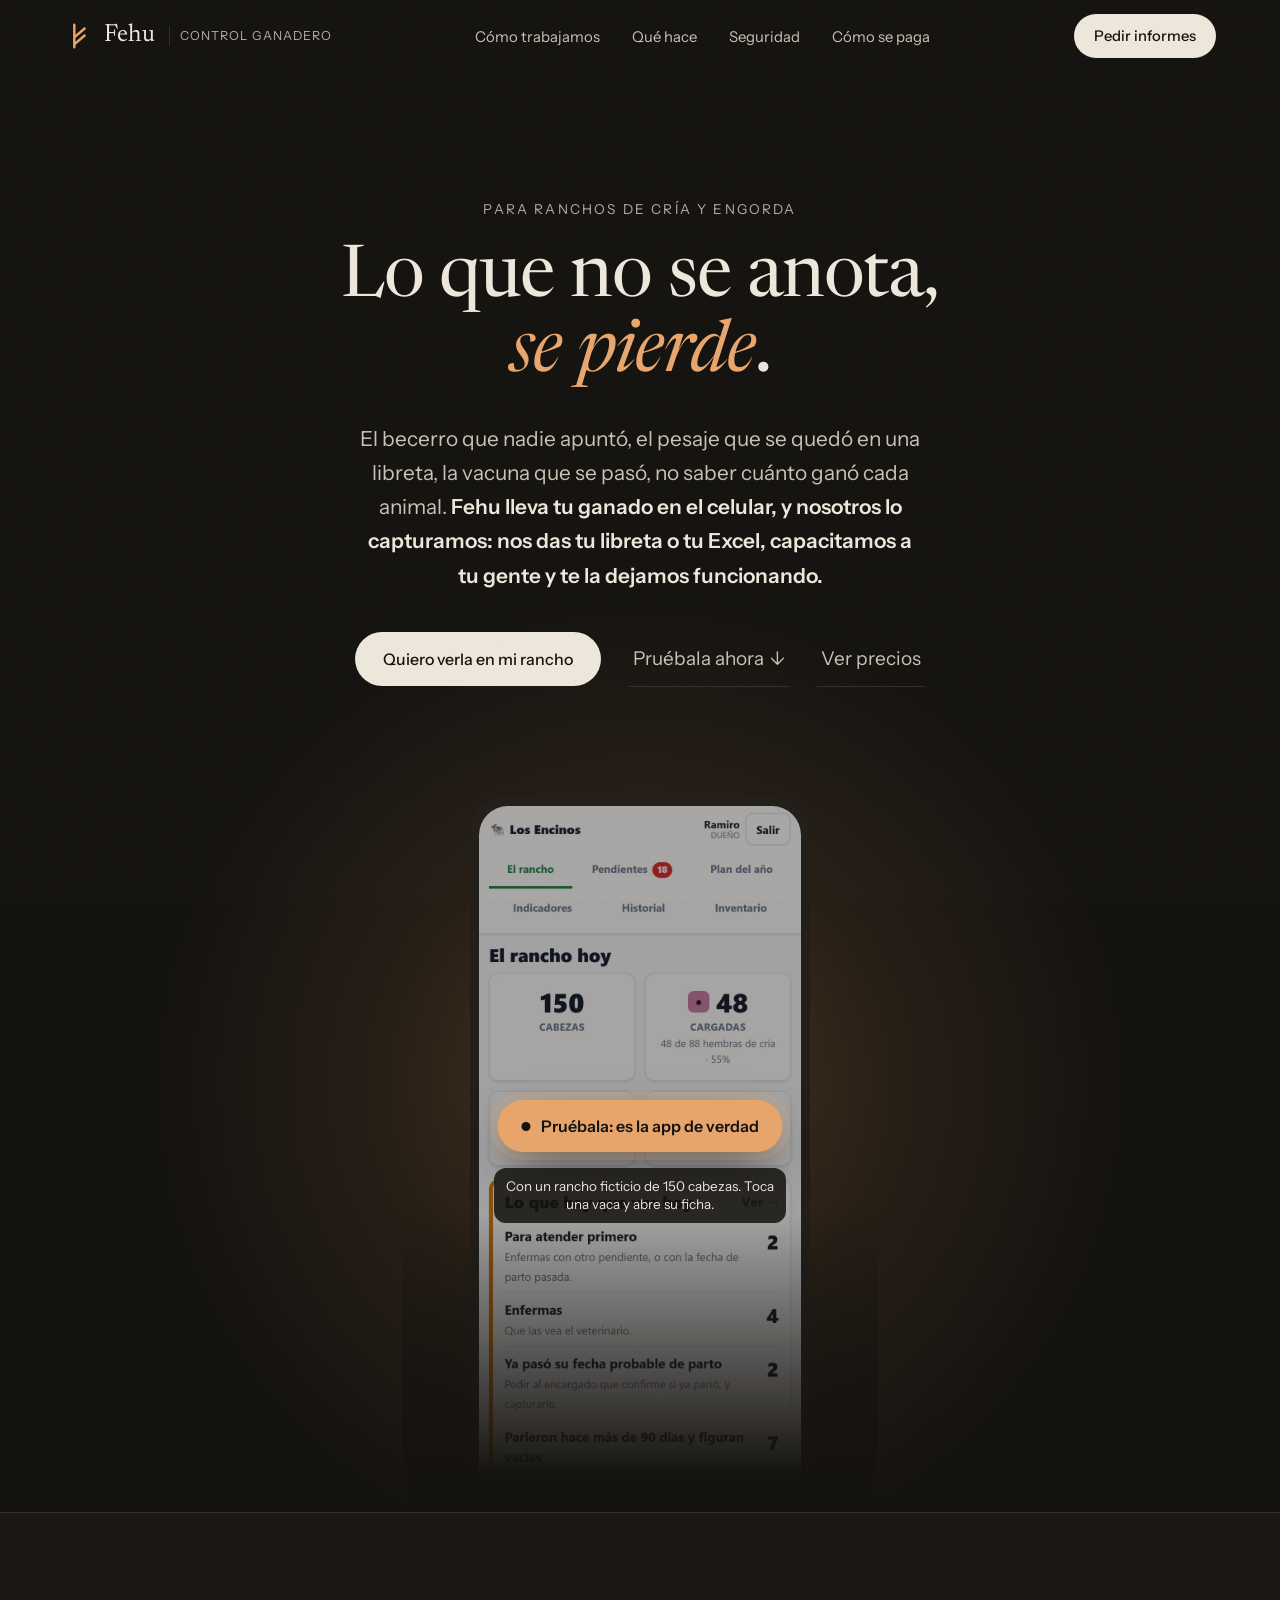
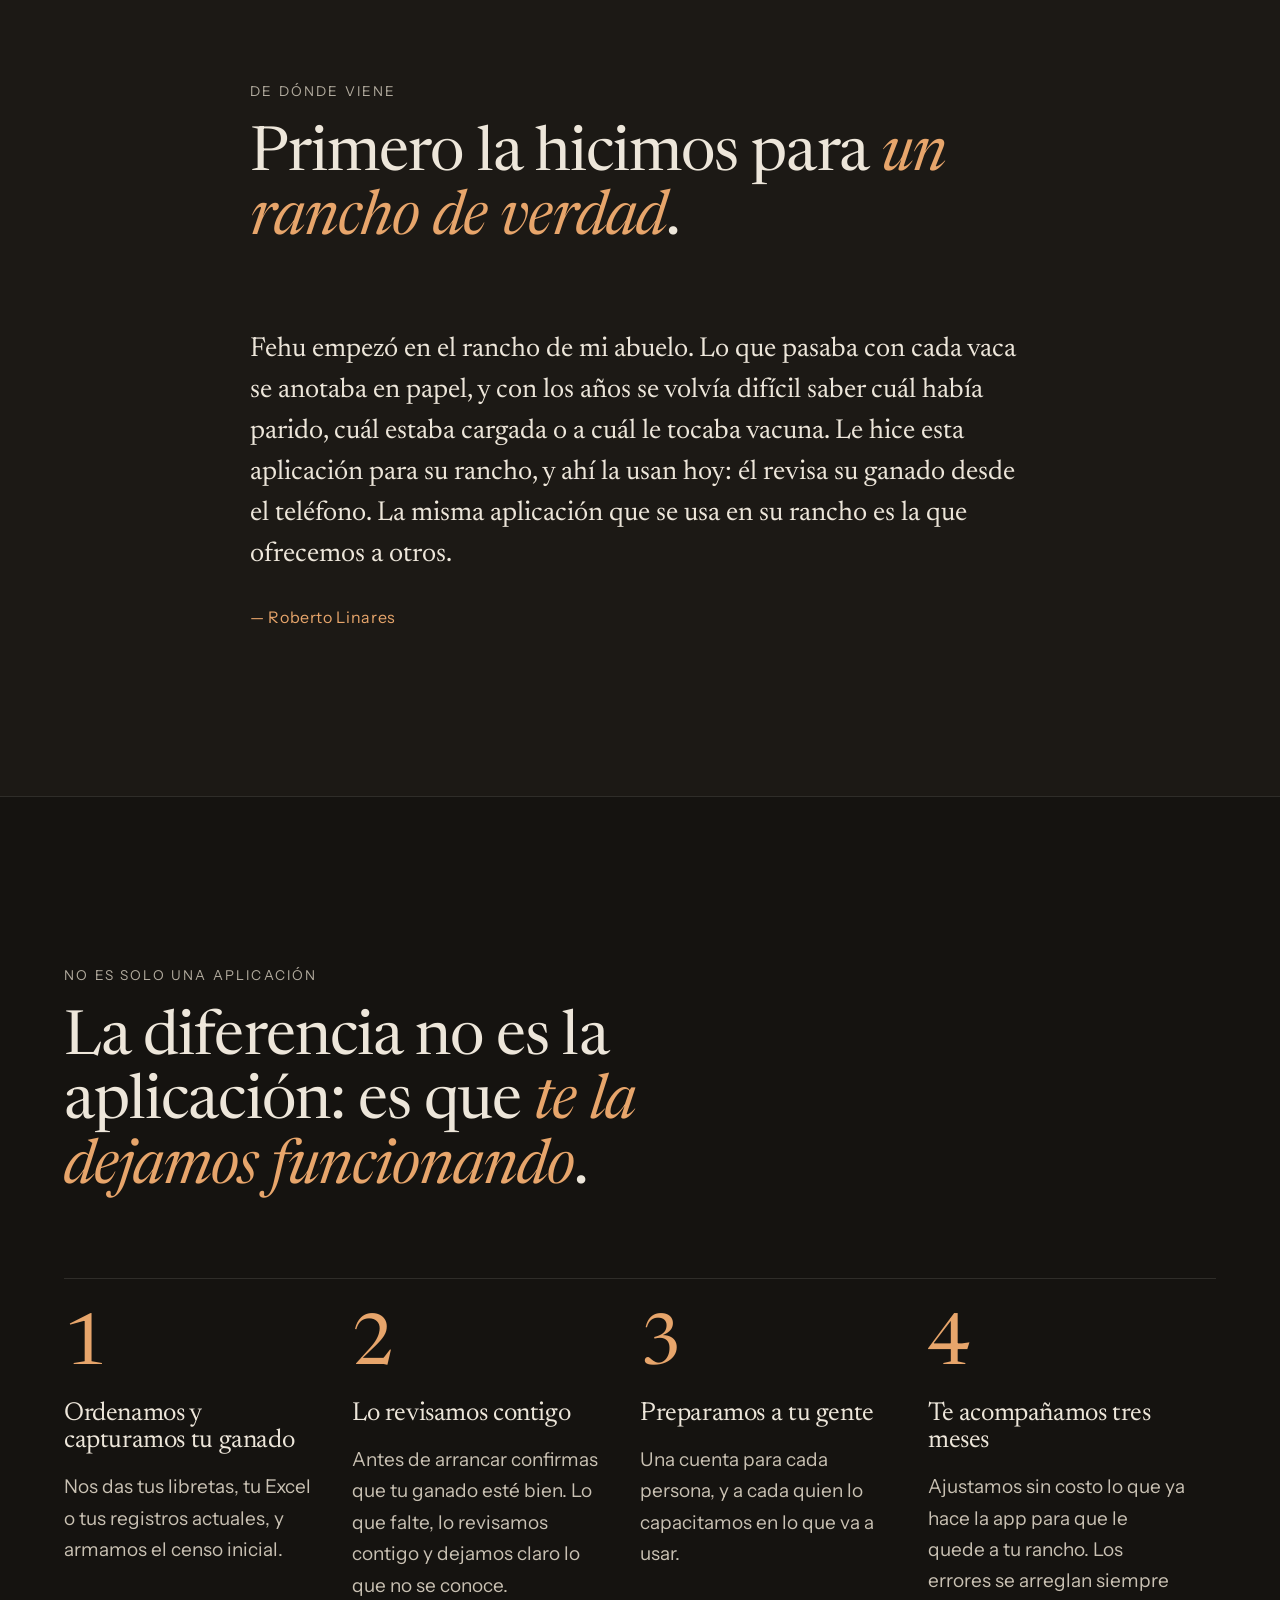
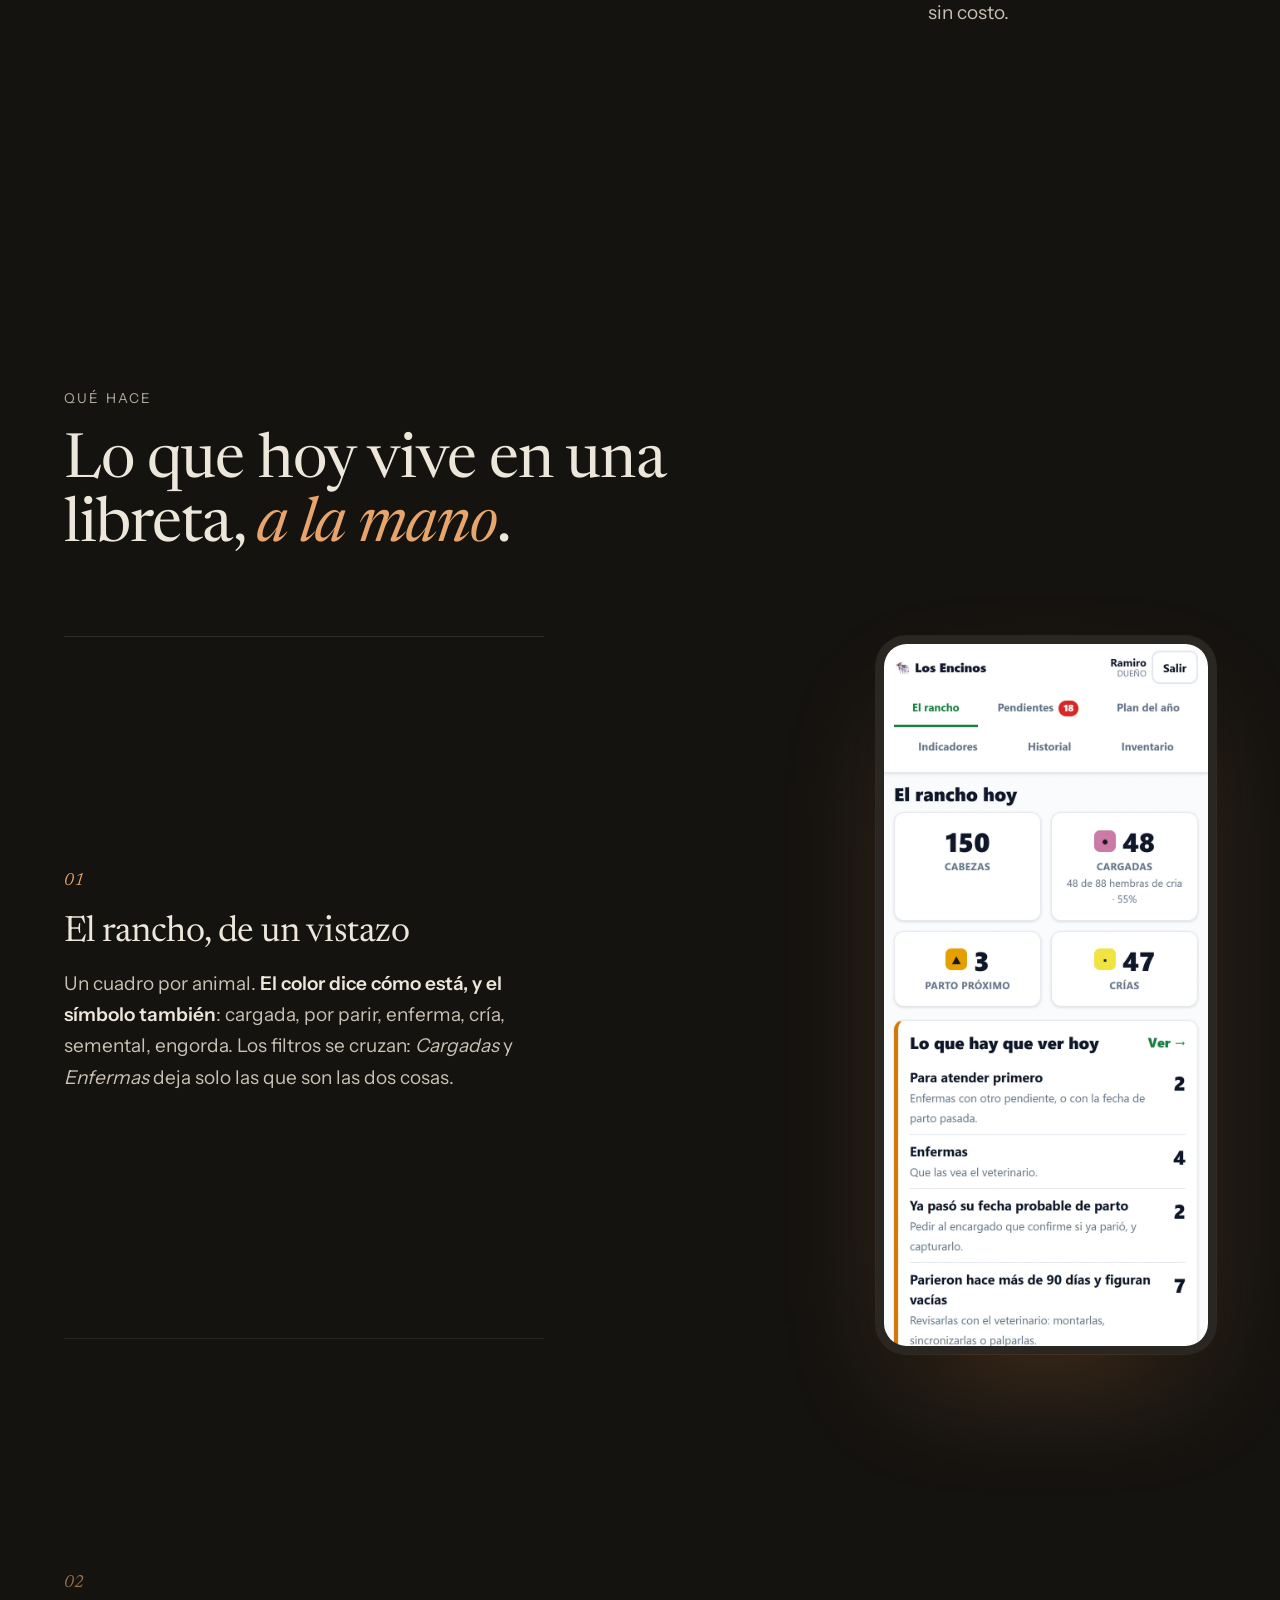
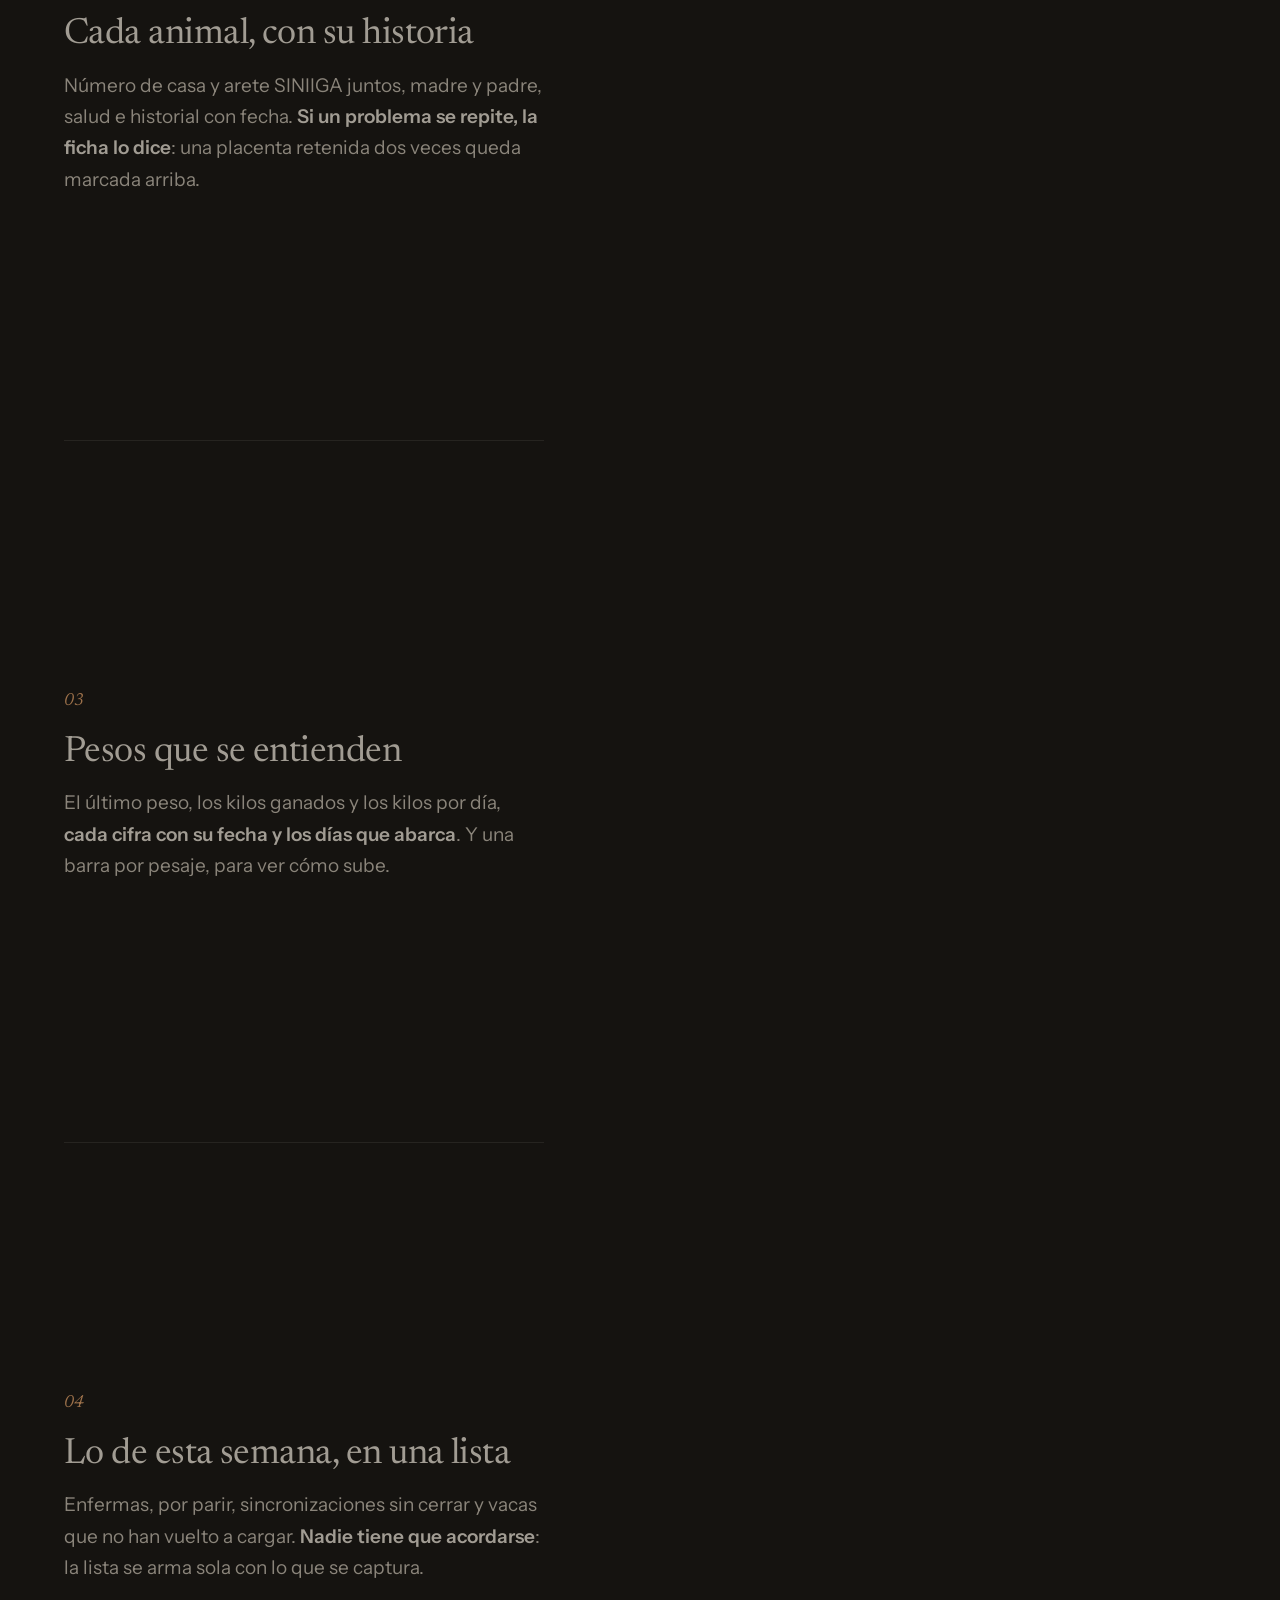
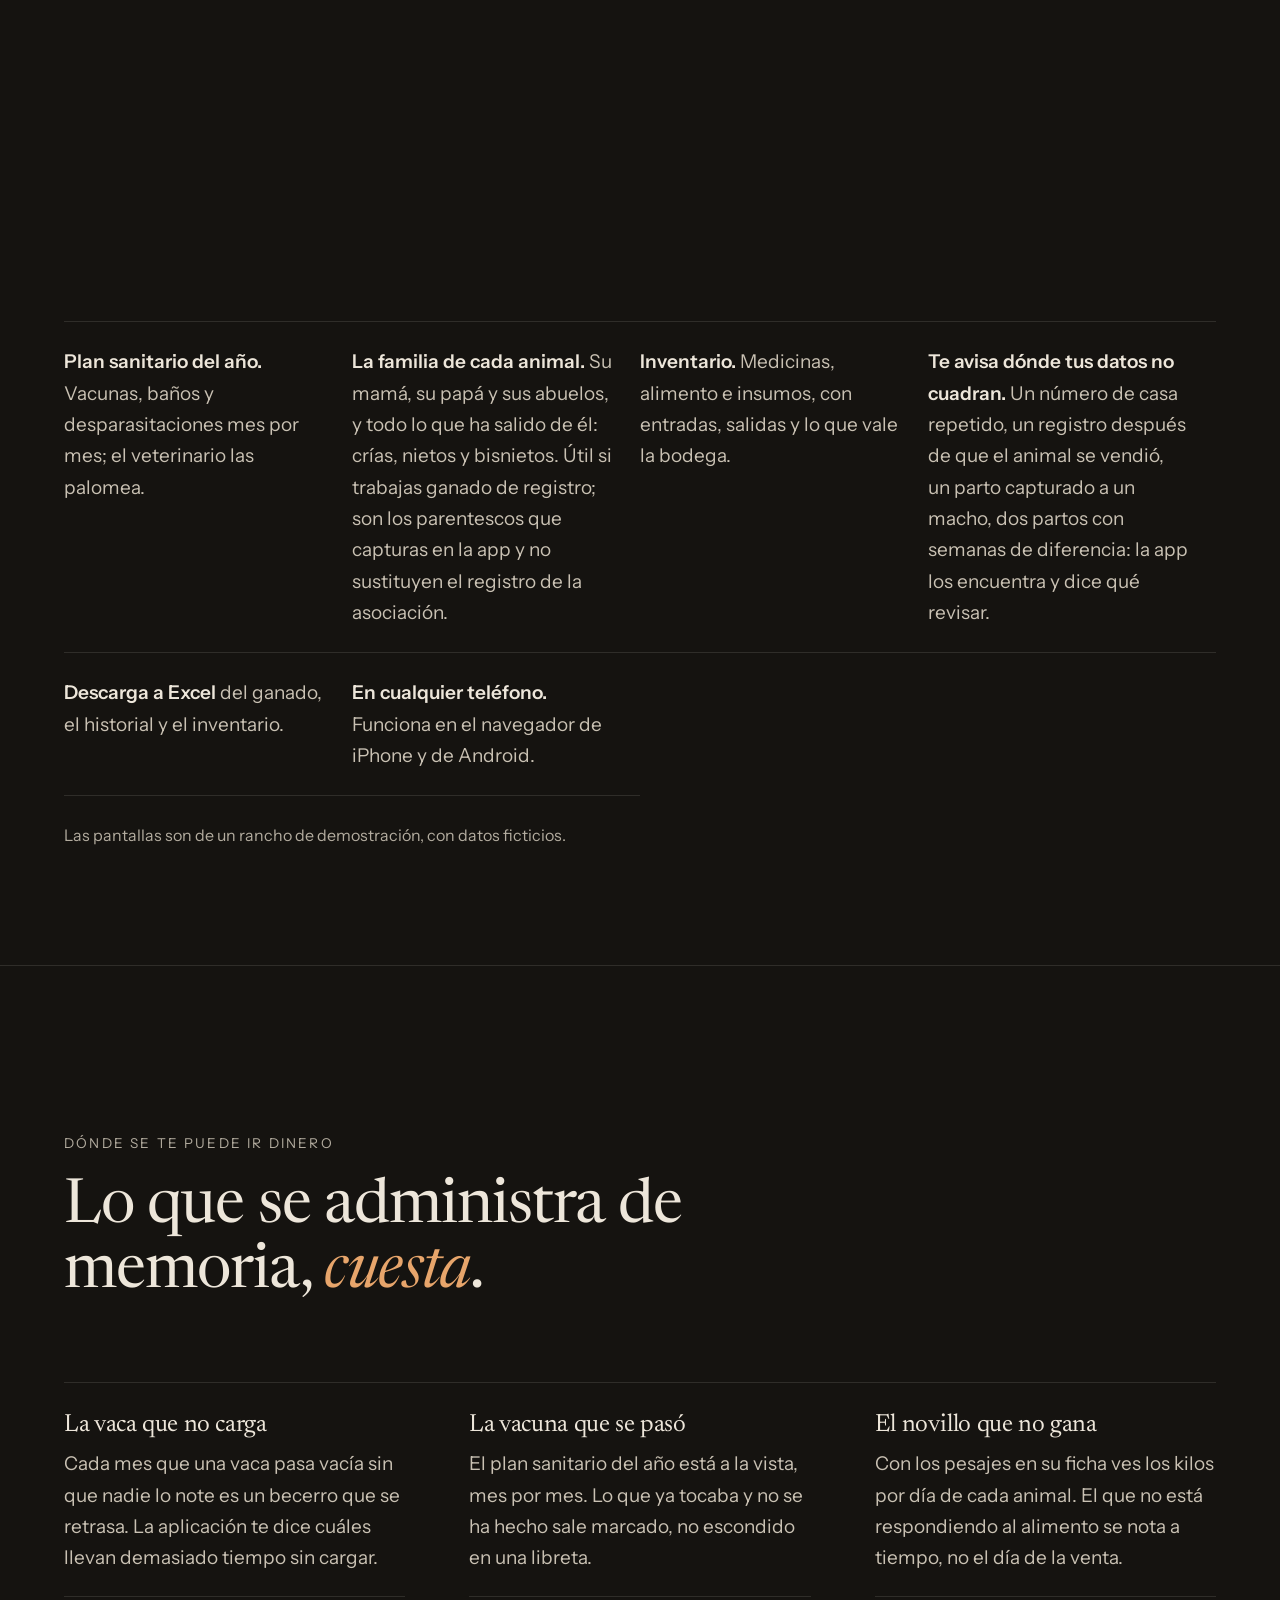
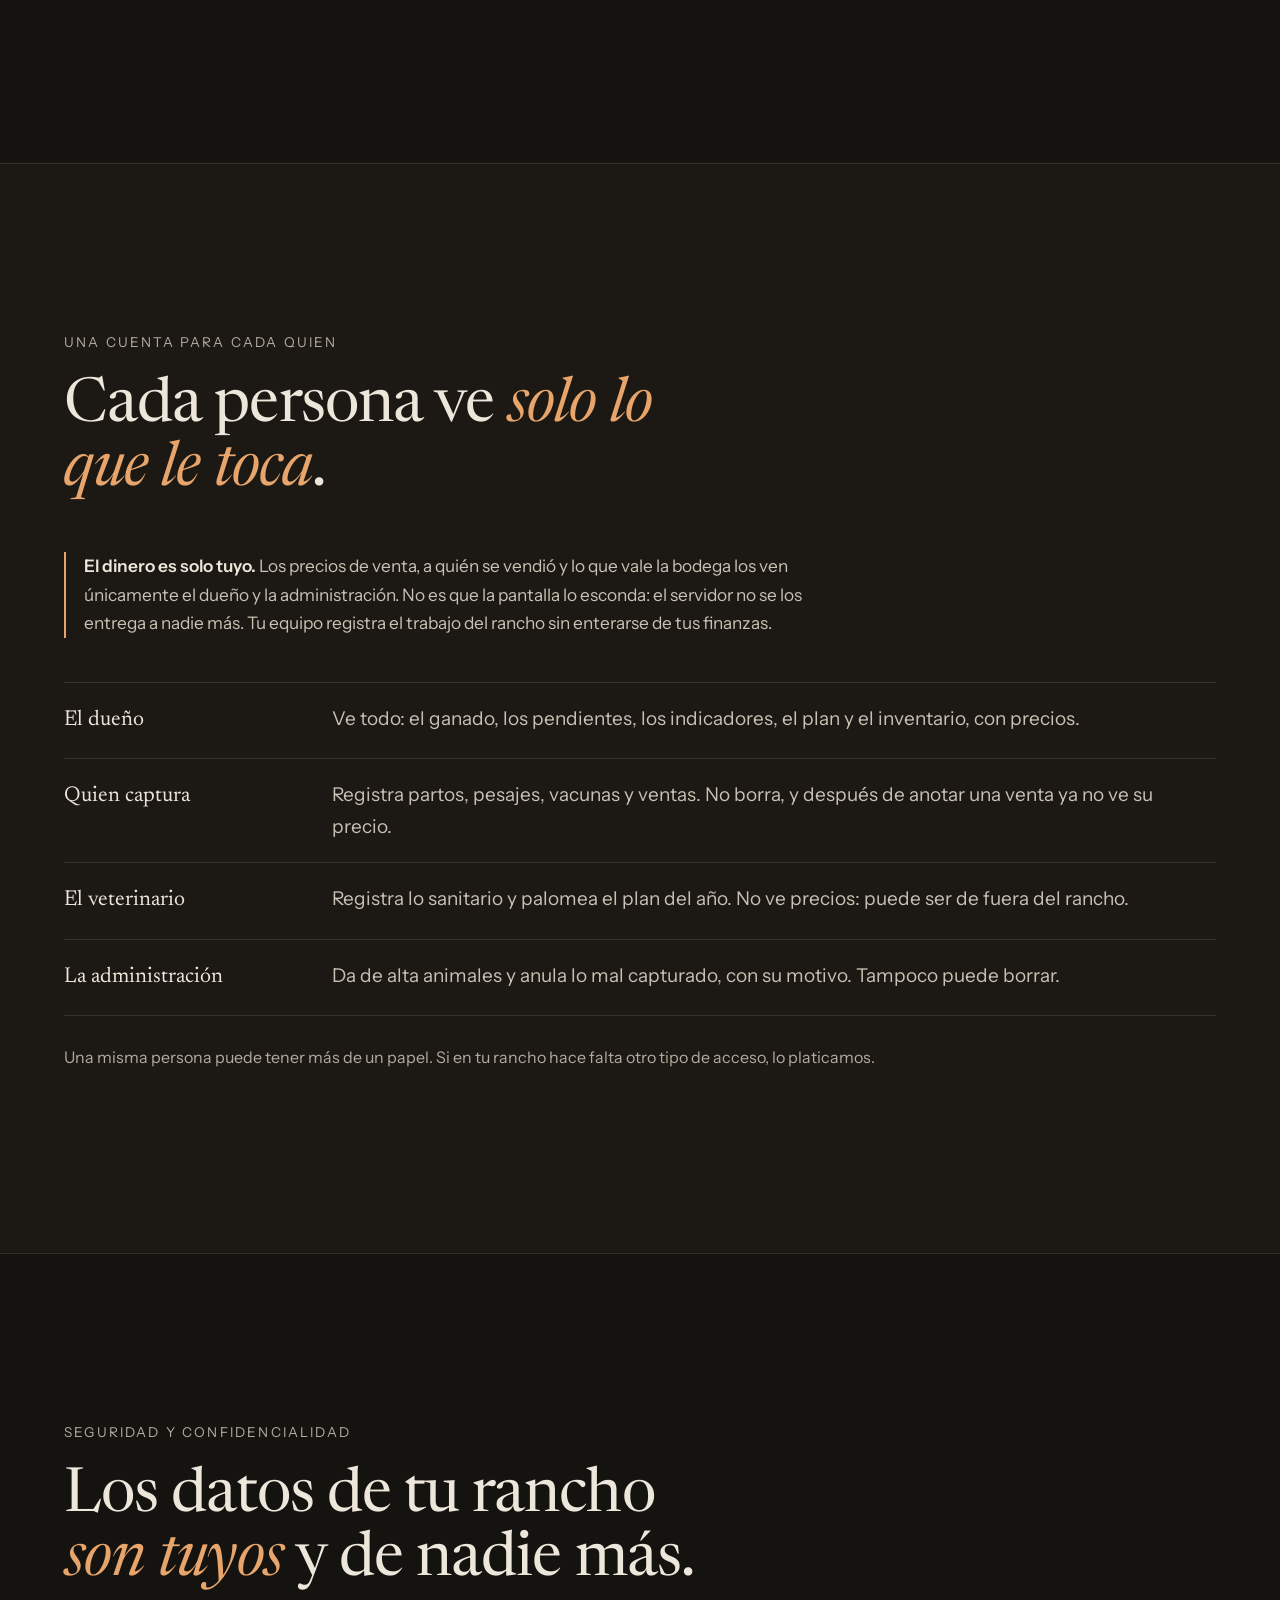
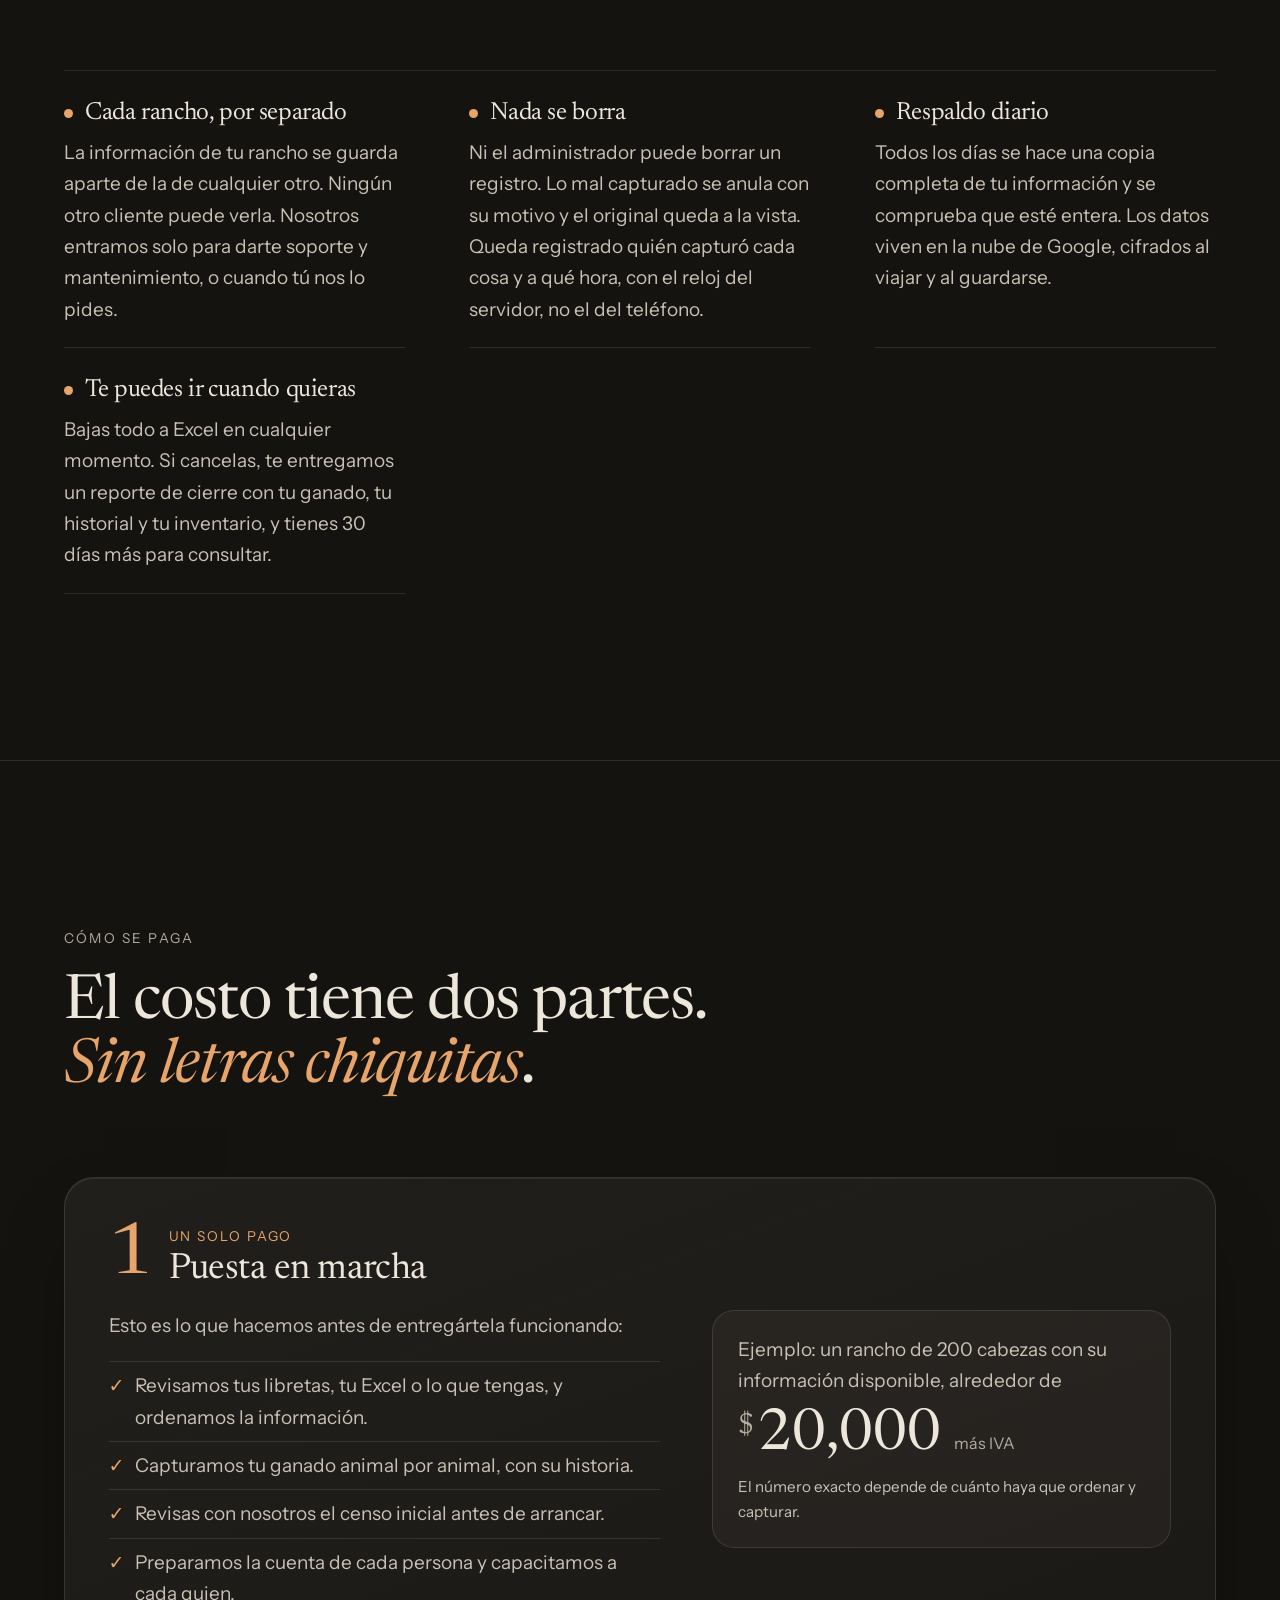
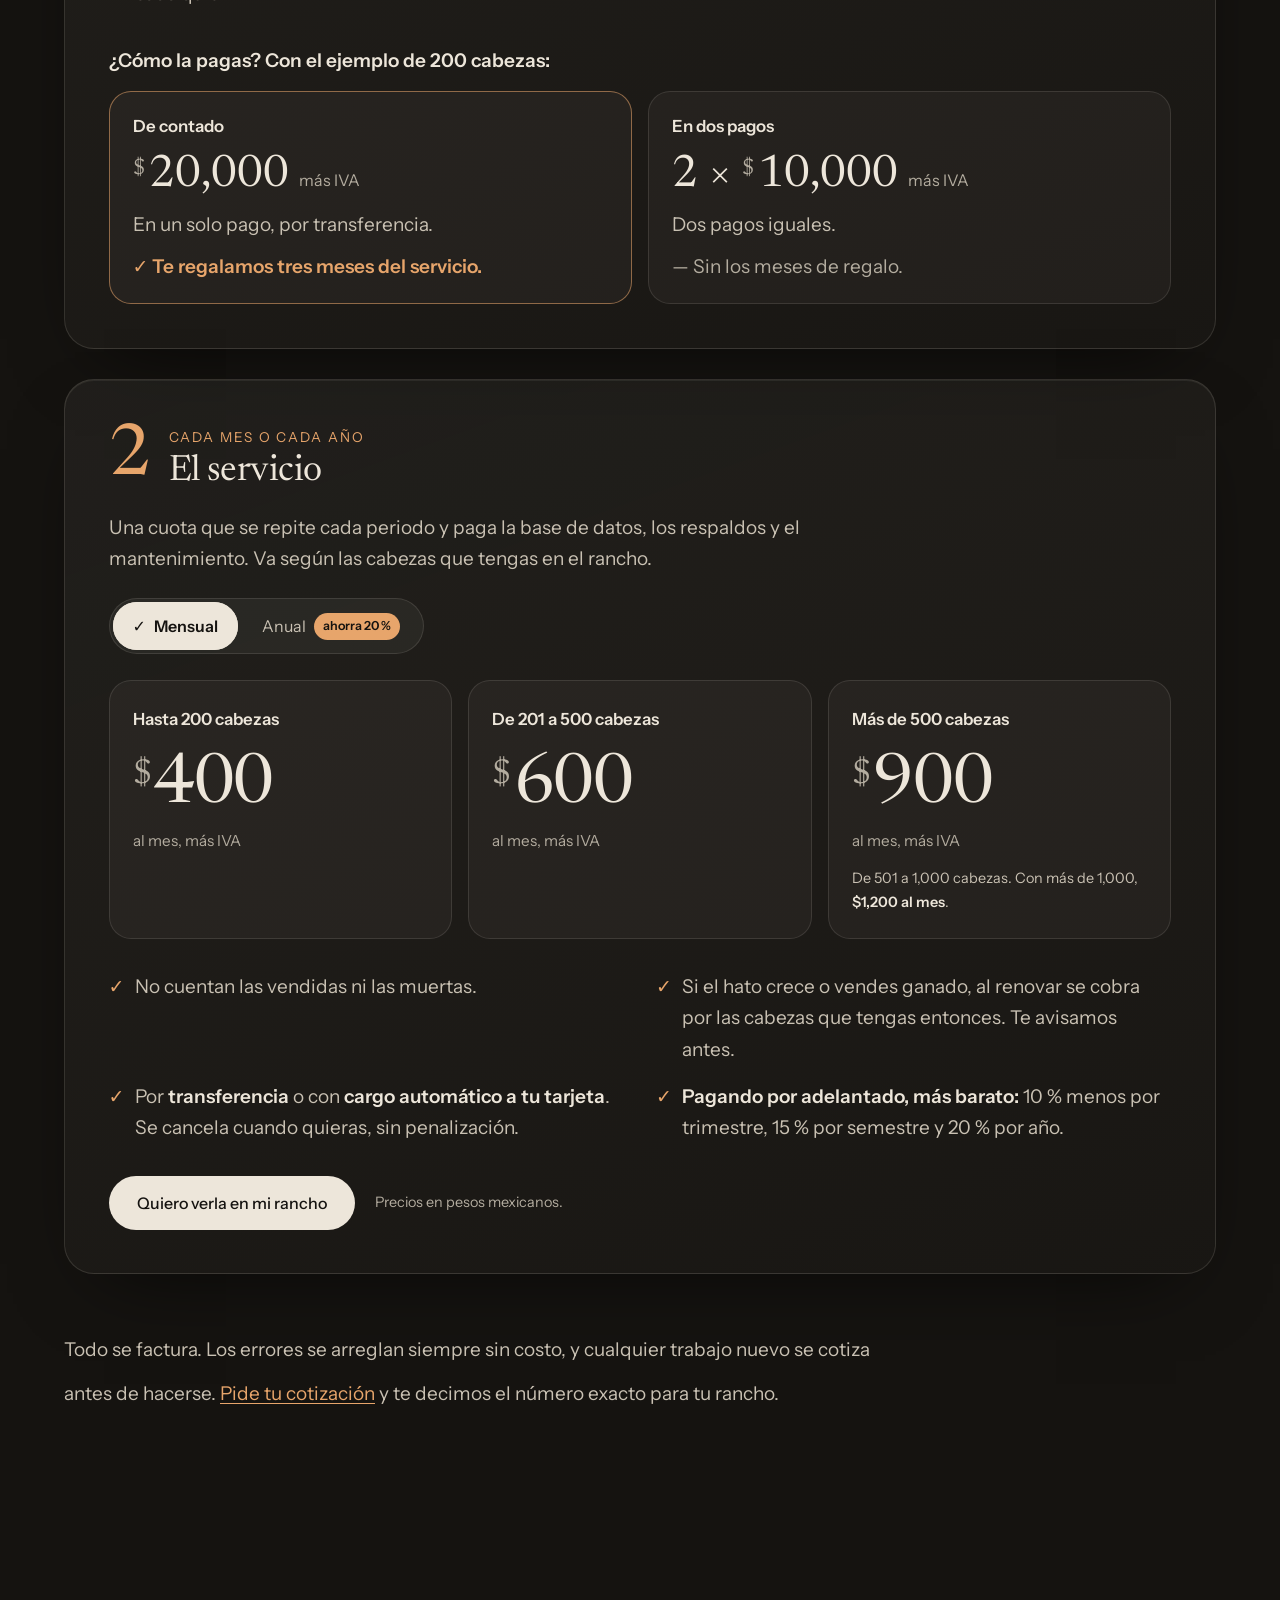
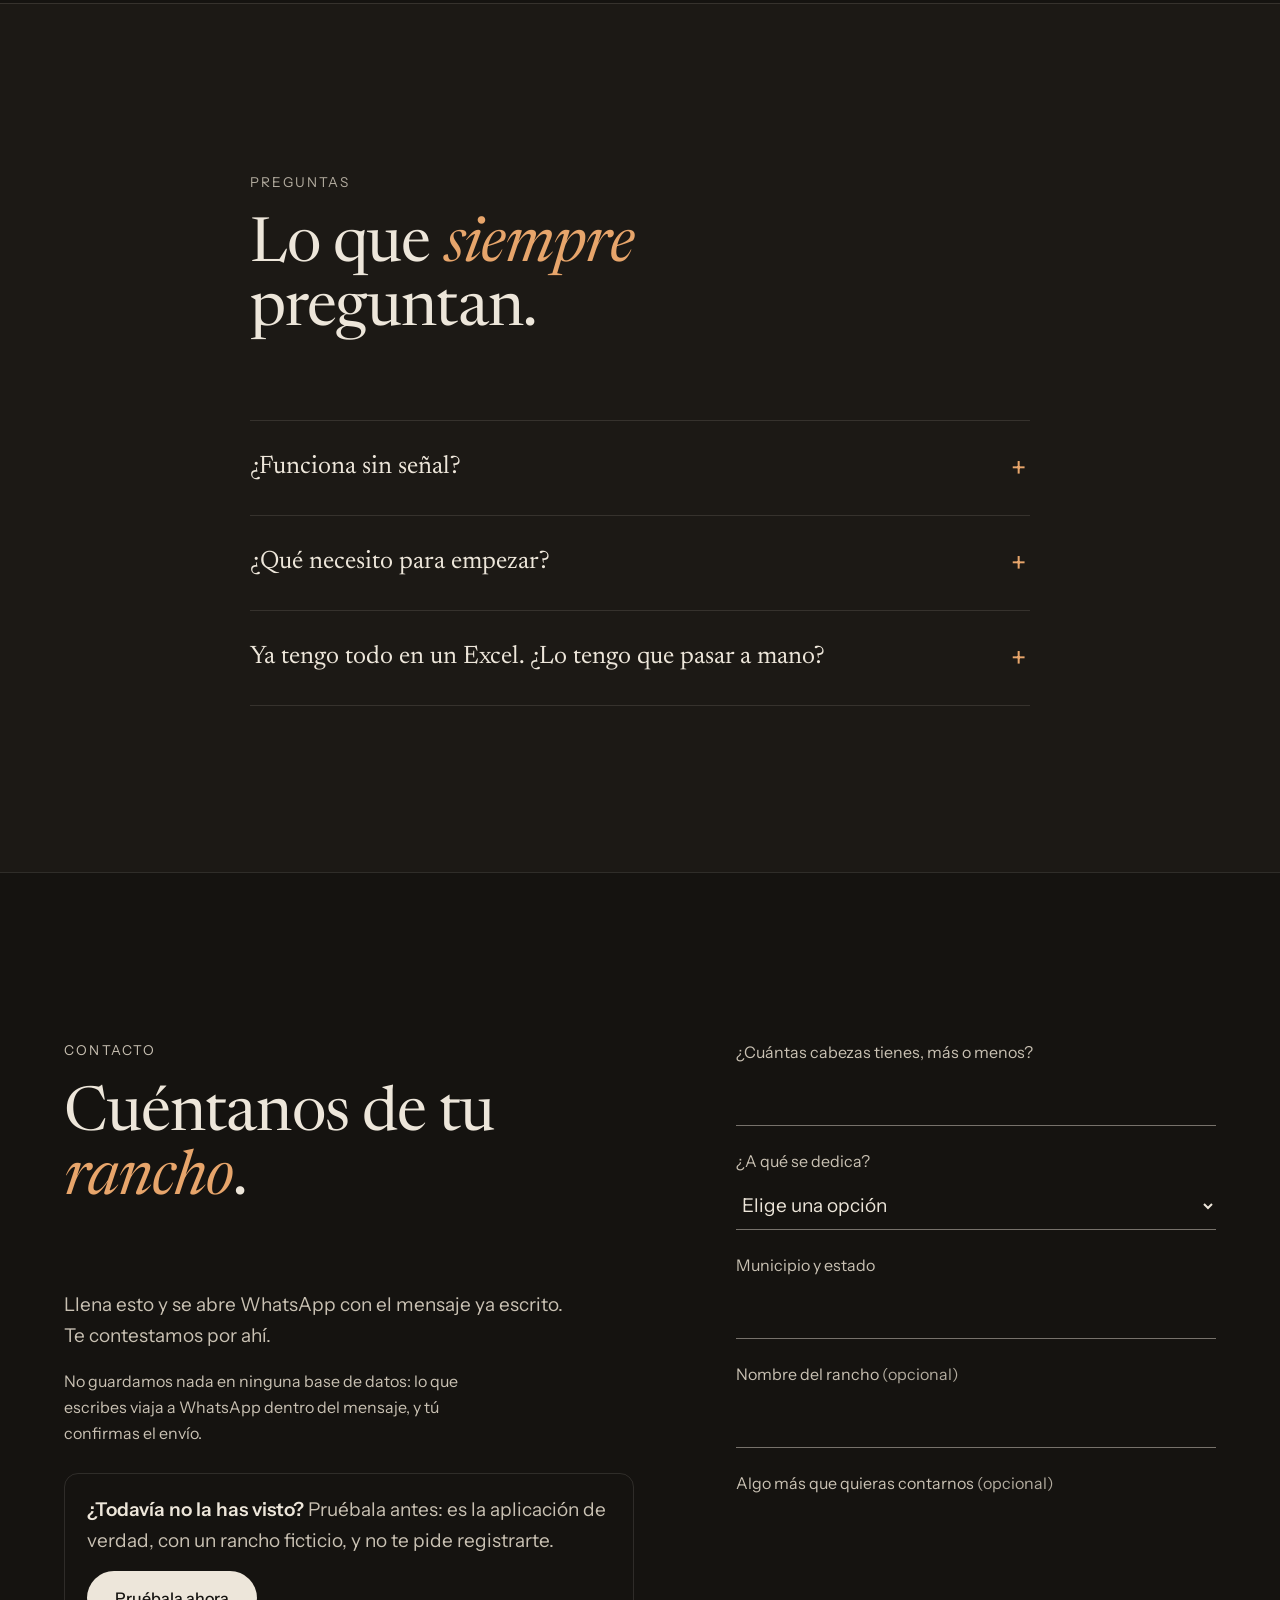
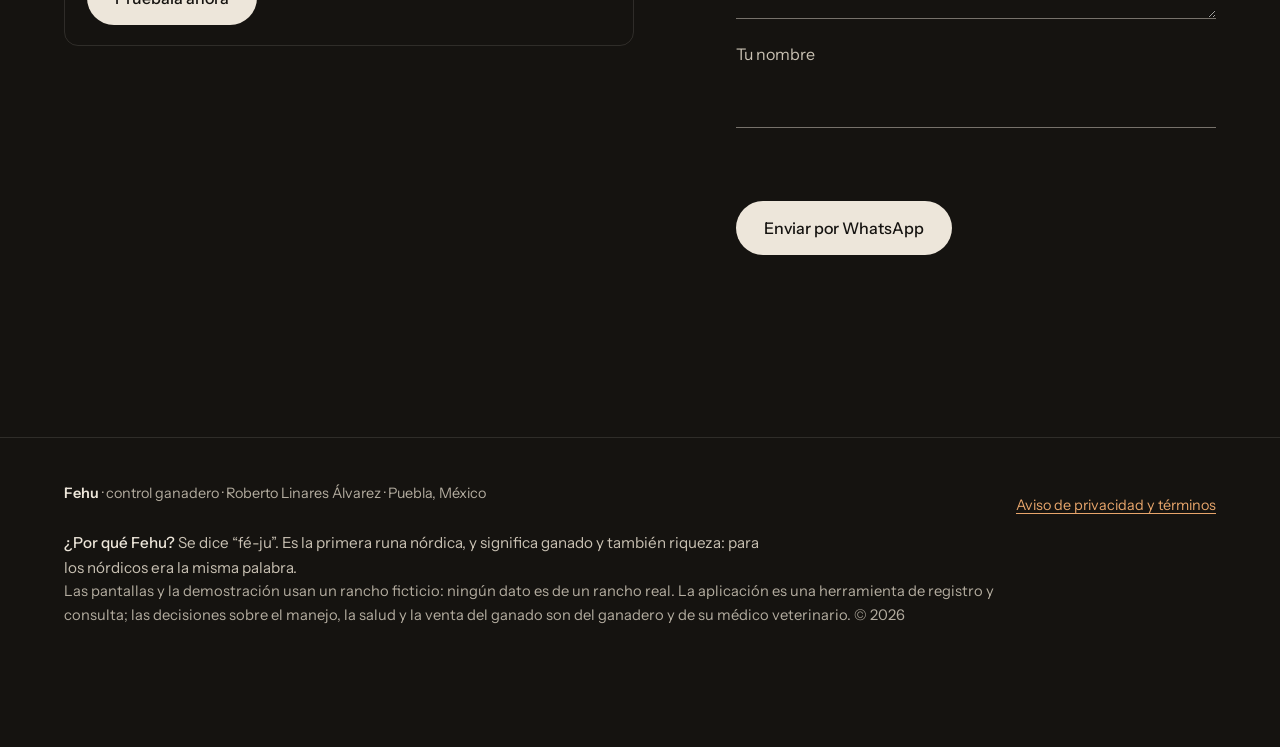
==== commit 4c49f047: "A1: regresan el telefono de Que hace y el confeti (decision de Beto: las unicas dos animaciones) Co-" ====
--- a/index.html
+++ b/index.html
@@ -29,7 +29,7 @@
 
 <link rel="icon" href="data:image/svg+xml,%3Csvg xmlns='http://www.w3.org/2000/svg' viewBox='0 0 32 32'%3E%3Crect width='32' height='32' rx='7' fill='%23151310'/%3E%3Cpath d='M11 27V5M11 17.5 22 8.5M11 24.5 22 15.5' fill='none' stroke='%23E7A56B' stroke-width='3' stroke-linecap='round'/%3E%3C/svg%3E">
 
-<link rel="stylesheet" href="estilos.css?v=34">
+<link rel="stylesheet" href="estilos.css?v=35">
 </head>
 <body>
 
@@ -156,6 +156,14 @@
         <figure class="telefono paso__foto"><img src="assets/demo-04-pendientes.webp?v=7" width="390" height="844" loading="lazy" alt="Pantalla de pendientes: 18 pendientes en 17 animales, y dos para atender primero."></figure>
       </article>
     </div>
+    <div class="historia__fijo" aria-hidden="true">
+      <div class="telefono telefono--pila" id="pila">
+        <img src="assets/demo-01-rancho.webp?v=7" width="390" height="844" alt="" class="activa">
+        <img src="assets/demo-02-placenta.webp?v=7" width="390" height="844" alt="">
+        <img src="assets/demo-03-pesos.webp?v=7" width="390" height="844" alt="">
+        <img src="assets/demo-04-pendientes.webp?v=7" width="390" height="844" alt="">
+      </div>
+    </div>
   </div>
   <div class="contenedor">
     <ul class="mas">
@@ -228,7 +236,7 @@
     <p class="rotulo">Cómo se paga</p>
     <h2>El costo tiene dos partes. <em>Sin letras chiquitas</em>.</h2>
     <!-- 25/09 (mock-up de Beto): dos pagos, uno arriba del otro. 1 · la puesta en marcha;
-         2 · el servicio a lo ancho, con tres tarjetas y un solo mensual/anual (sin confeti desde el 02/10; antes: confeti al pasar a
+         2 · el servicio a lo ancho, con tres tarjetas y un solo mensual/anual (confeti al pasar a
          anual, precios.js). La tercera tarjeta agrupa 501–1,000 ($900) y dice aparte el precio de
          más de 1,000 ($1,200): así el contrato (cuatro escalones) y la página dicen lo mismo.
          Sin precios.js las tarjetas se ven con su precio mensual y sin el selector. -->
@@ -324,6 +332,7 @@
     </div>
     <p class="pago__cierre">Todo se factura. Los errores se arreglan siempre sin costo, y cualquier trabajo nuevo se cotiza antes de hacerse. <a href="#contacto">Pide tu cotización</a> y te decimos el número exacto para tu rancho.</p>
   </div>
+  <canvas class="confeti" id="confeti" aria-hidden="true"></canvas>
 </section>
 
 <!-- ============================================================
@@ -412,7 +421,8 @@
 </footer>
 
 
-<script src="script.js?v=16" defer></script>
-<script src="precios.js?v=7" defer></script>
+<script src="script.js?v=17" defer></script>
+<script src="assets/confetti.min.js?v=2" defer></script>
+<script src="precios.js?v=8" defer></script>
 </body>
 </html>
--- a/estilos.css
+++ b/estilos.css
@@ -804,28 +804,15 @@
 
 /* ============================================================
    SIN ANIMACIONES DE ADORNO (02/10/2026)
-   Quien usa la página tiene unos 60 años: el rebaño, el teléfono que cambiaba
-   de pantalla al bajar, el título palabra por palabra, el confeti y la barra
-   de avance hacían que "actuara raro al scrollear". Todo queda quieto y a la
-   vista; solo quedan los cambios de color al pasar el ratón.
+   Quien usa la página tiene unos 60 años: el rebaño, el título palabra por
+   palabra y la barra de avance hacían que "actuara raro al scrollear". Por decisión de Beto solo quedan
+   el teléfono de "Qué hace" que cambia de pantalla al bajar y el confeti.
    ============================================================ */
 .js .pal__in, .js .portada .rotulo, .js .portada__texto, .js .portada__botones,
 .js .telefono--portada, .probar__punto { animation: none; opacity: 1; transform: none; }
 .portada::before { animation: none; opacity: 1; }   /* sin tocar su transform: lo centra */
 html { scroll-behavior: auto; }
 .js .aparece, .js .tabla-precio tbody tr, .js .pasos li { opacity: 1; transform: none; transition: none; }
-
-/* Qué hace: cada paso con su propia captura, sin teléfono fijo */
-.historia__rejilla { grid-template-columns: 1fr; }
-.paso, .js .paso { min-height: 0; max-width: none; opacity: 1; display: grid; grid-template-columns: 1fr minmax(220px, 300px);
-  gap: 18px clamp(30px, 6vw, 90px); align-items: center; padding: 48px 0; }
-.paso > .paso__num, .paso > h3, .paso > p { grid-column: 1; }
-.paso__foto, .js .paso__foto { grid-column: 2; grid-row: 1 / span 3; position: static; width: 100%; height: auto;
-  overflow: visible; clip: auto; white-space: normal; margin: 0; }
-@media (max-width: 860px) {
-  .paso, .js .paso { grid-template-columns: 1fr; padding: 40px 0; }
-  .paso__foto, .js .paso__foto { grid-column: 1; grid-row: auto; width: min(280px, 78vw); margin: 26px auto 0; }
-}
 
 /* Contacto: probar la demo ANTES de llenar nada */
 .probar-antes { margin-top: 26px; padding: 20px 22px; border: 1px solid var(--linea); border-radius: 14px; }
@@ -835,3 +822,4 @@
 .ventana-quiero { margin-left: auto; margin-right: 10px; color: var(--noche); background: var(--ambar-claro); border-radius: 999px; padding: 0 16px; min-height: 44px; display: inline-flex; align-items: center; font: 600 .85rem var(--sans); text-decoration: none; white-space: nowrap; }
 /* 320 px: la marca con "control ganadero" y el botón no caben juntos (qa 02/10) */
 @media (max-width: 360px) { .marca__desc { display: none; } }
+.confeti { position: fixed; inset: 0; width: 100%; height: 100%; pointer-events: none; z-index: 95; }
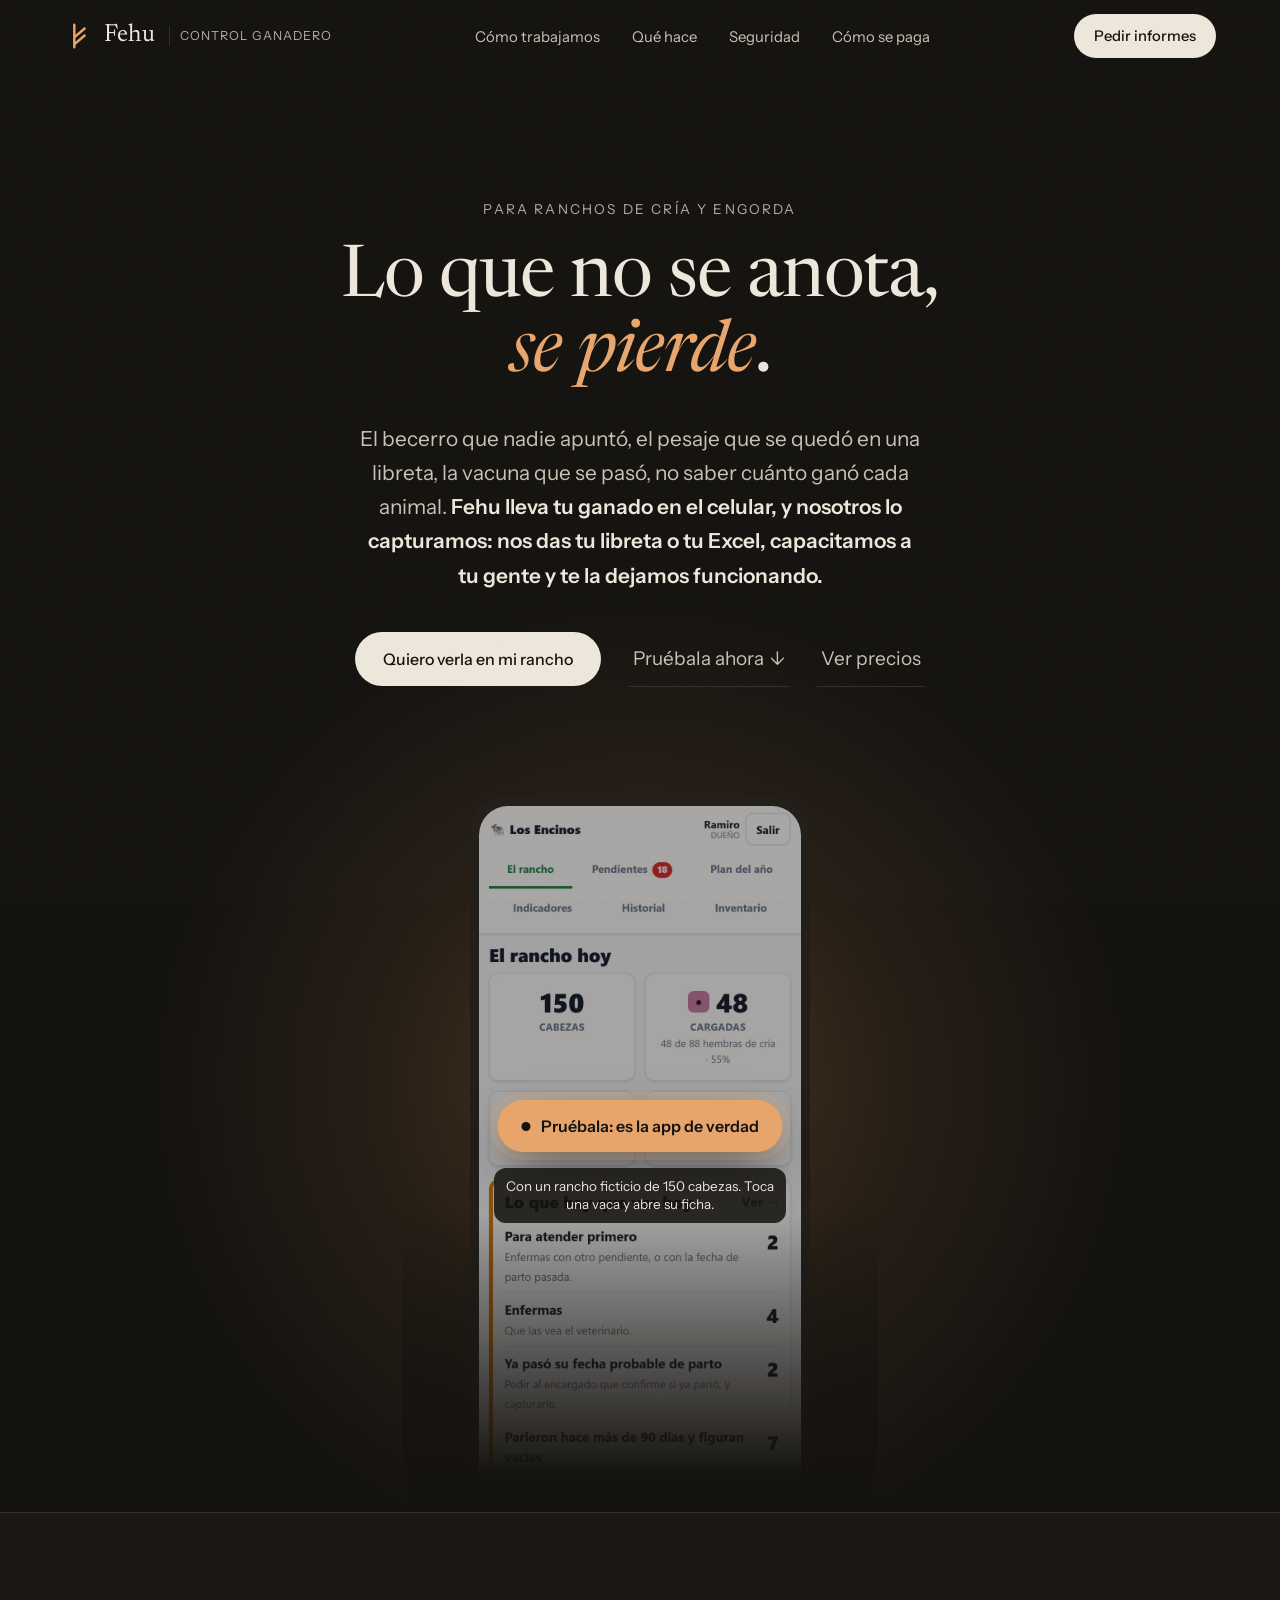
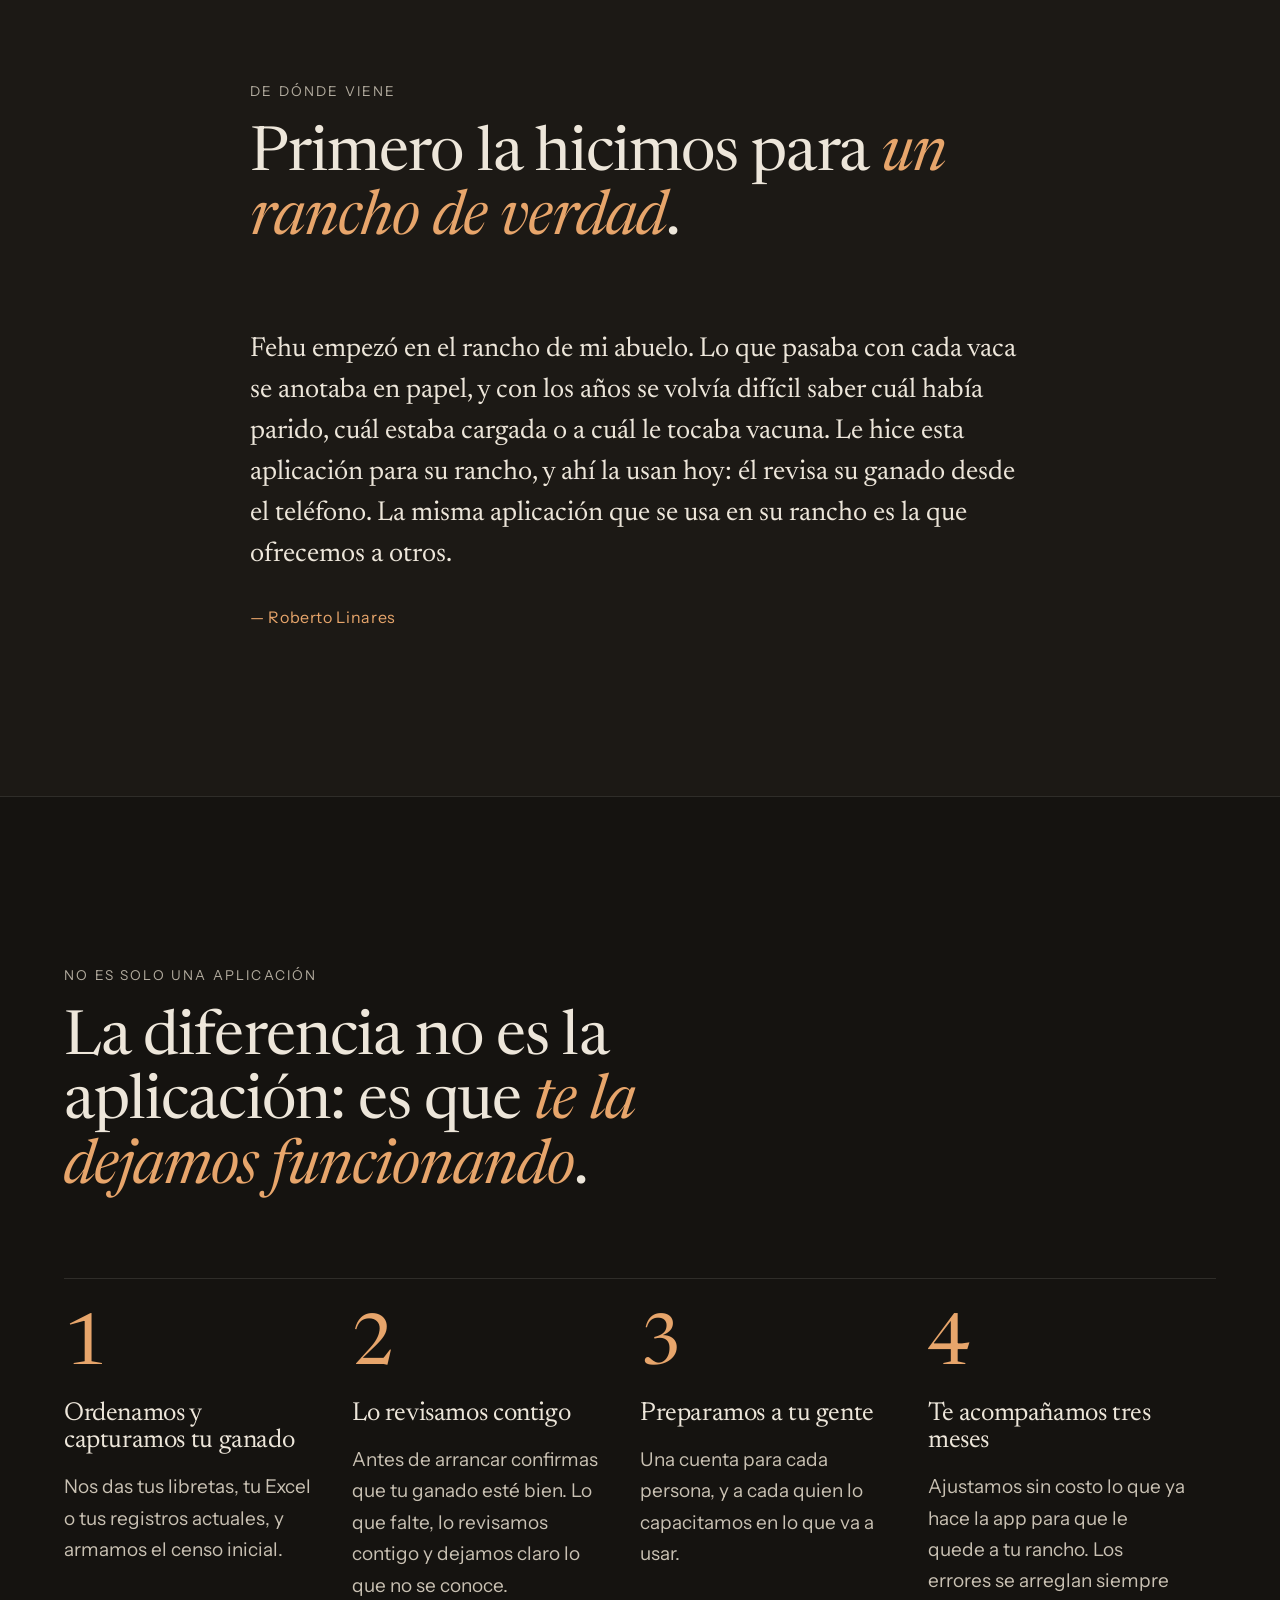
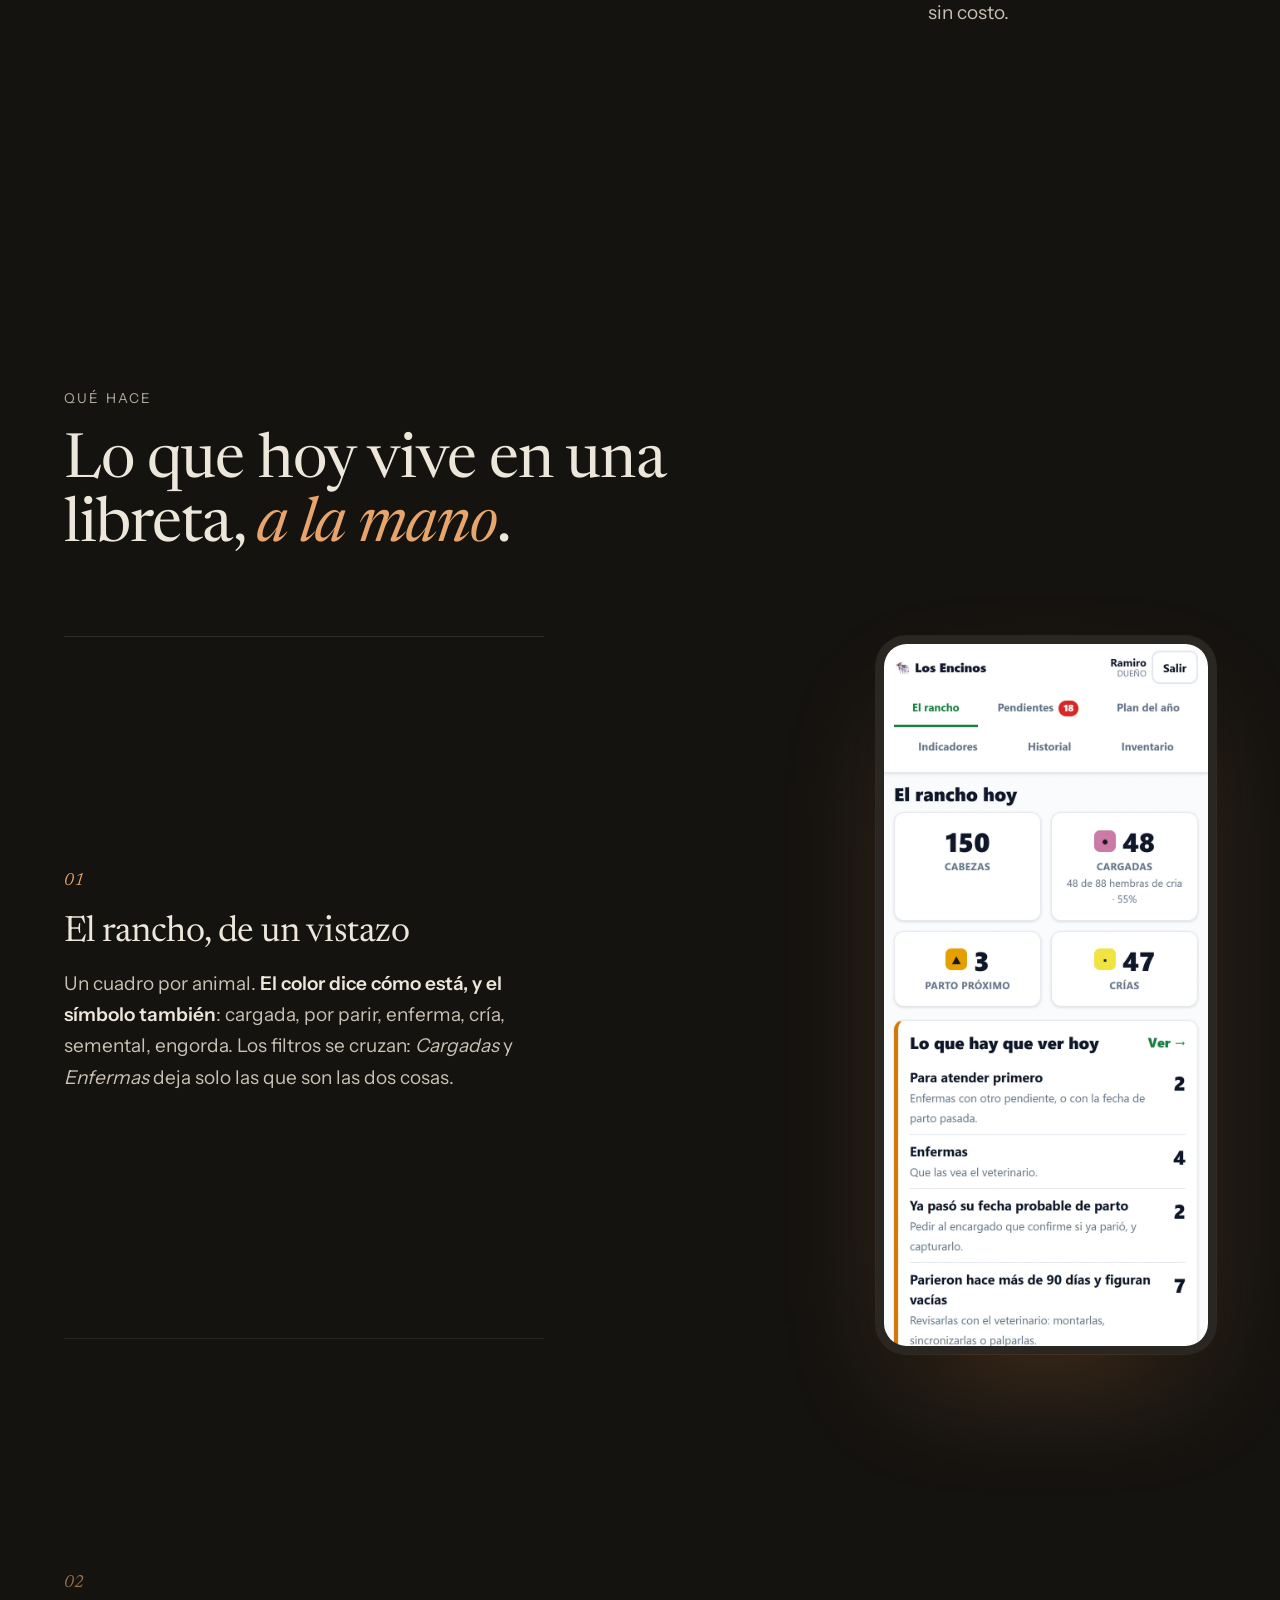
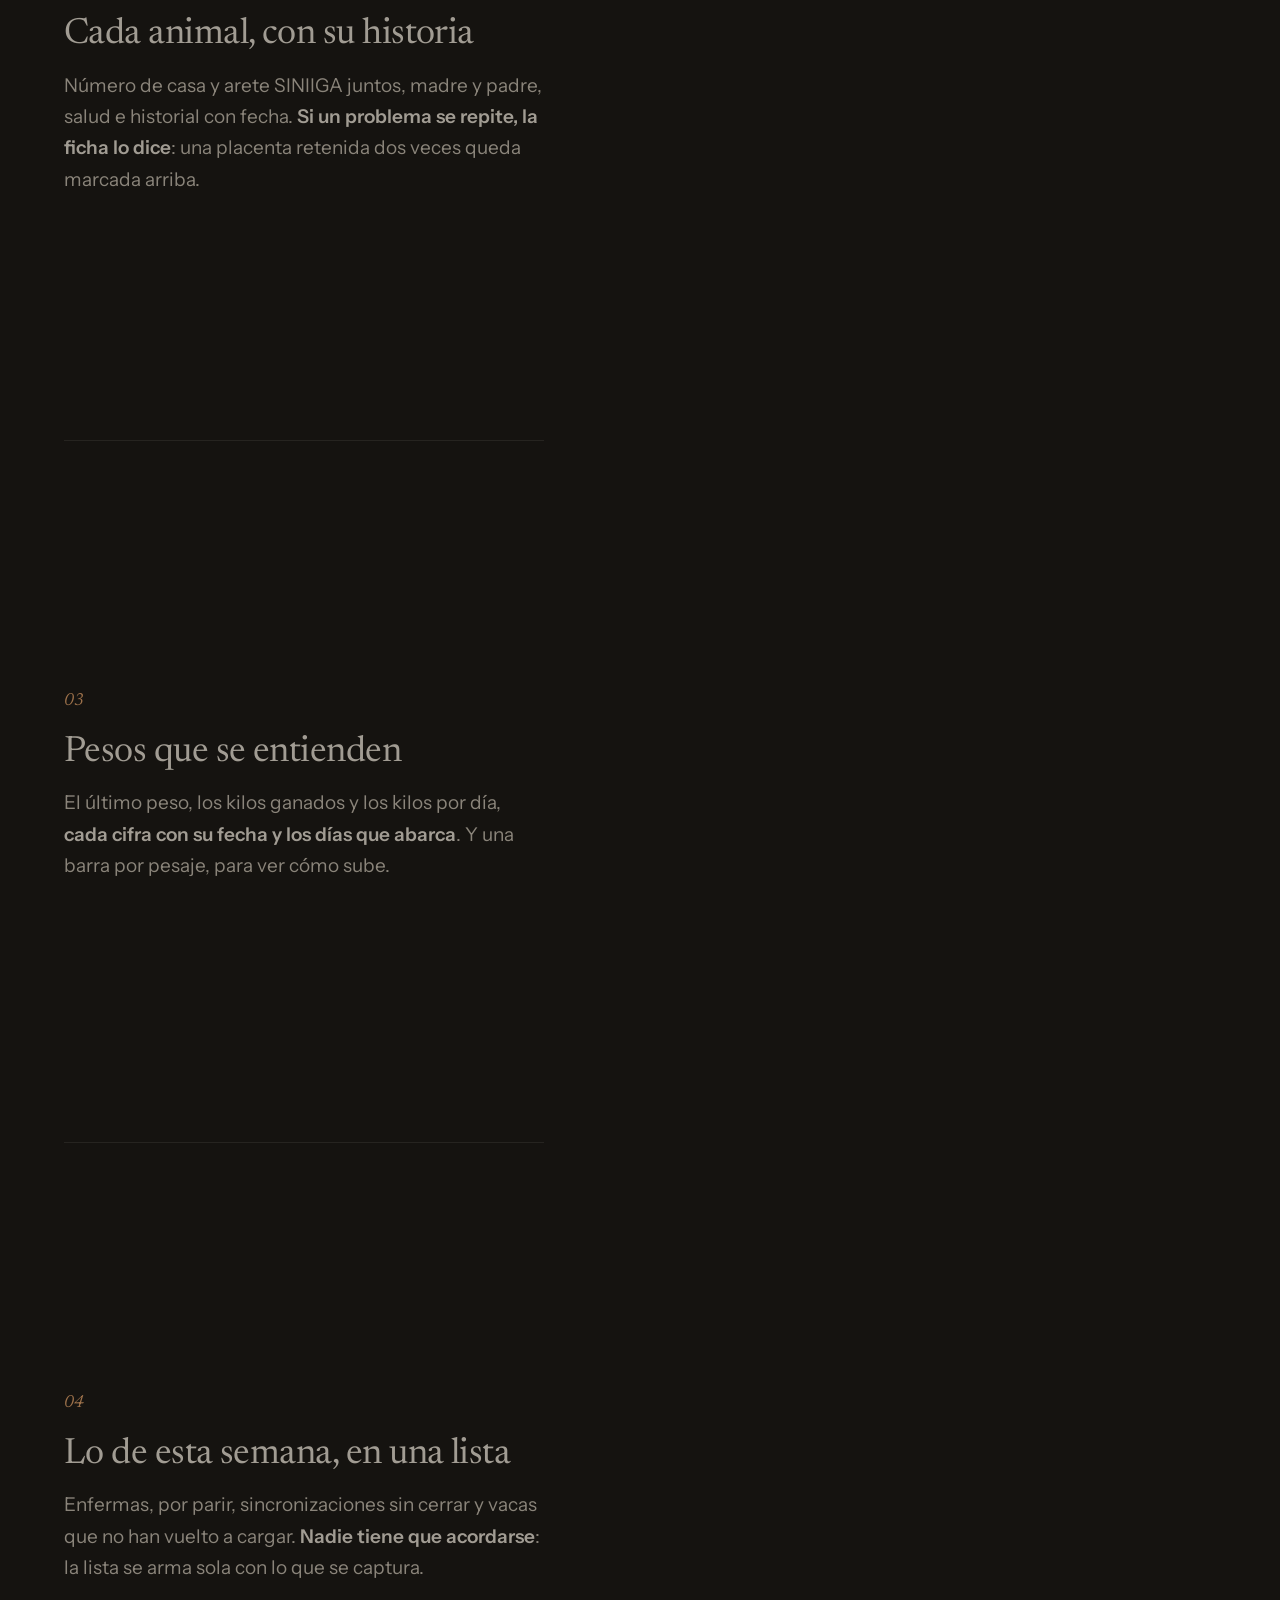
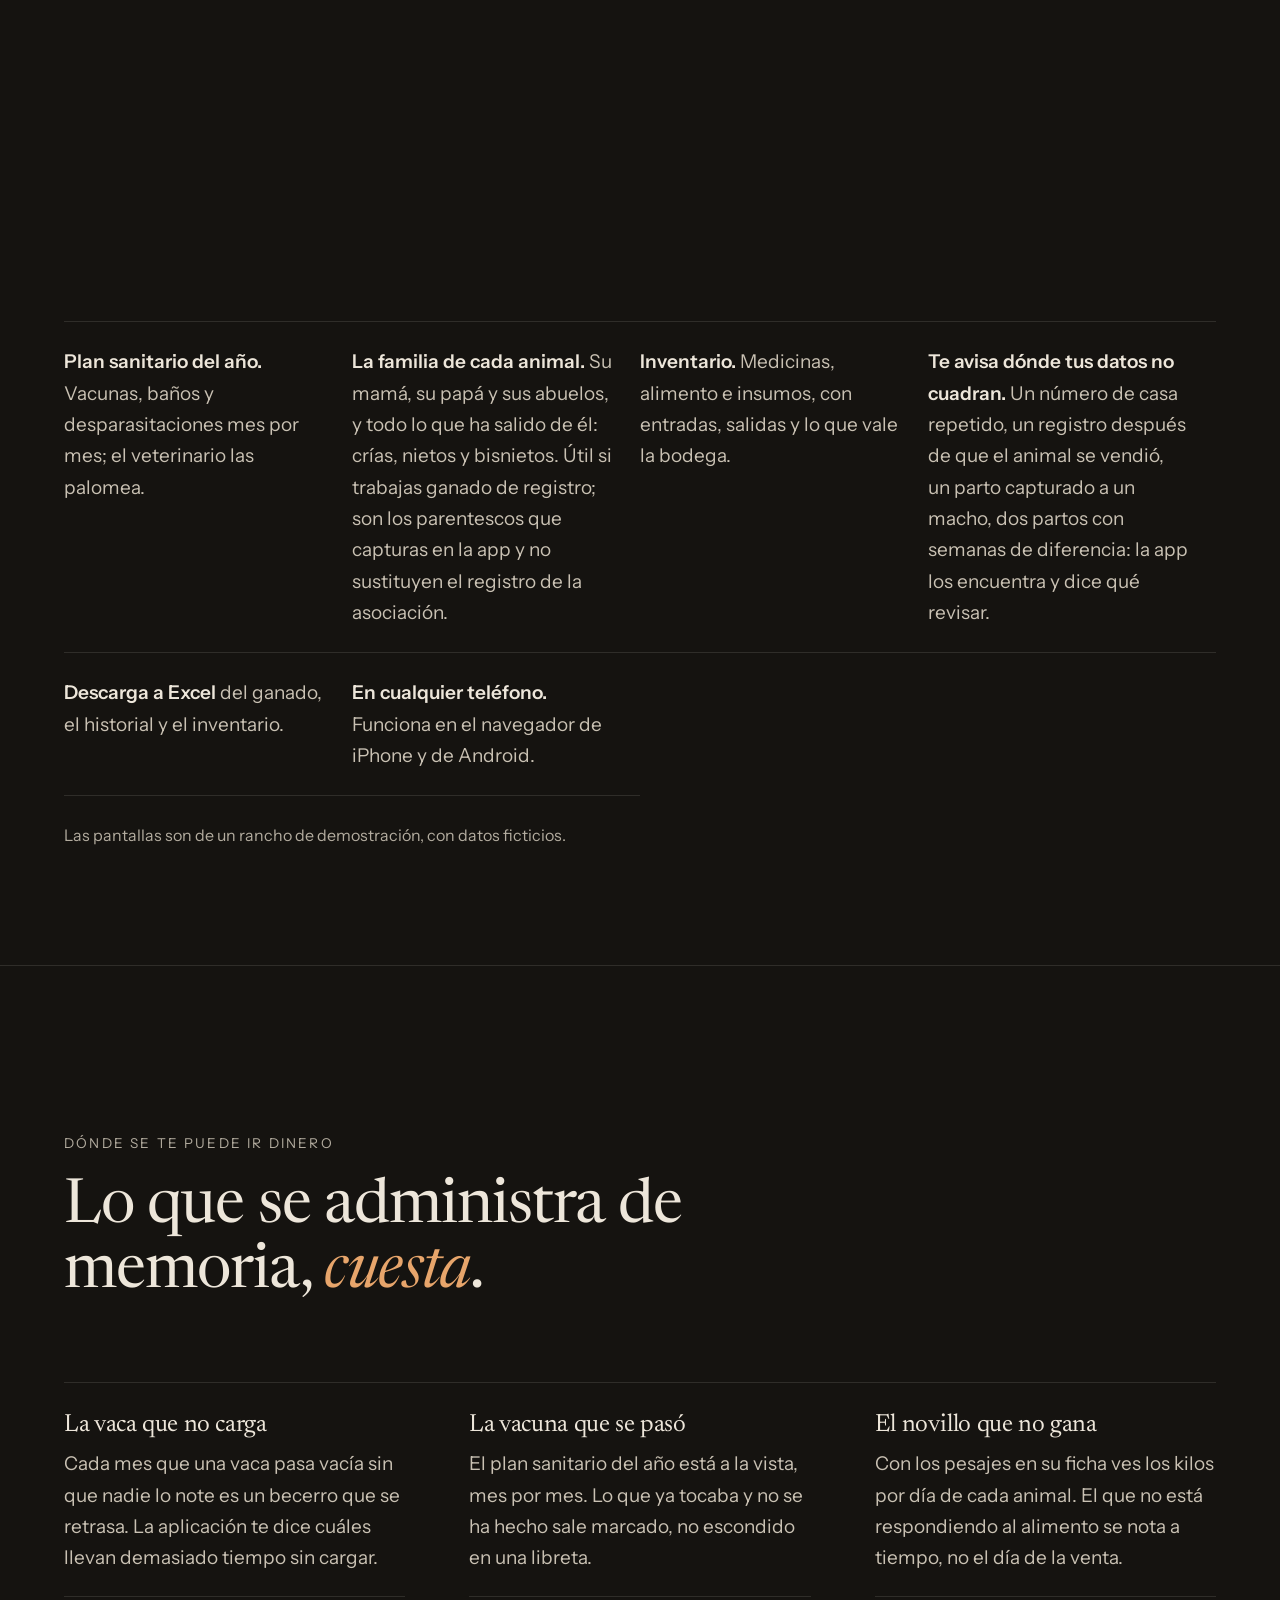
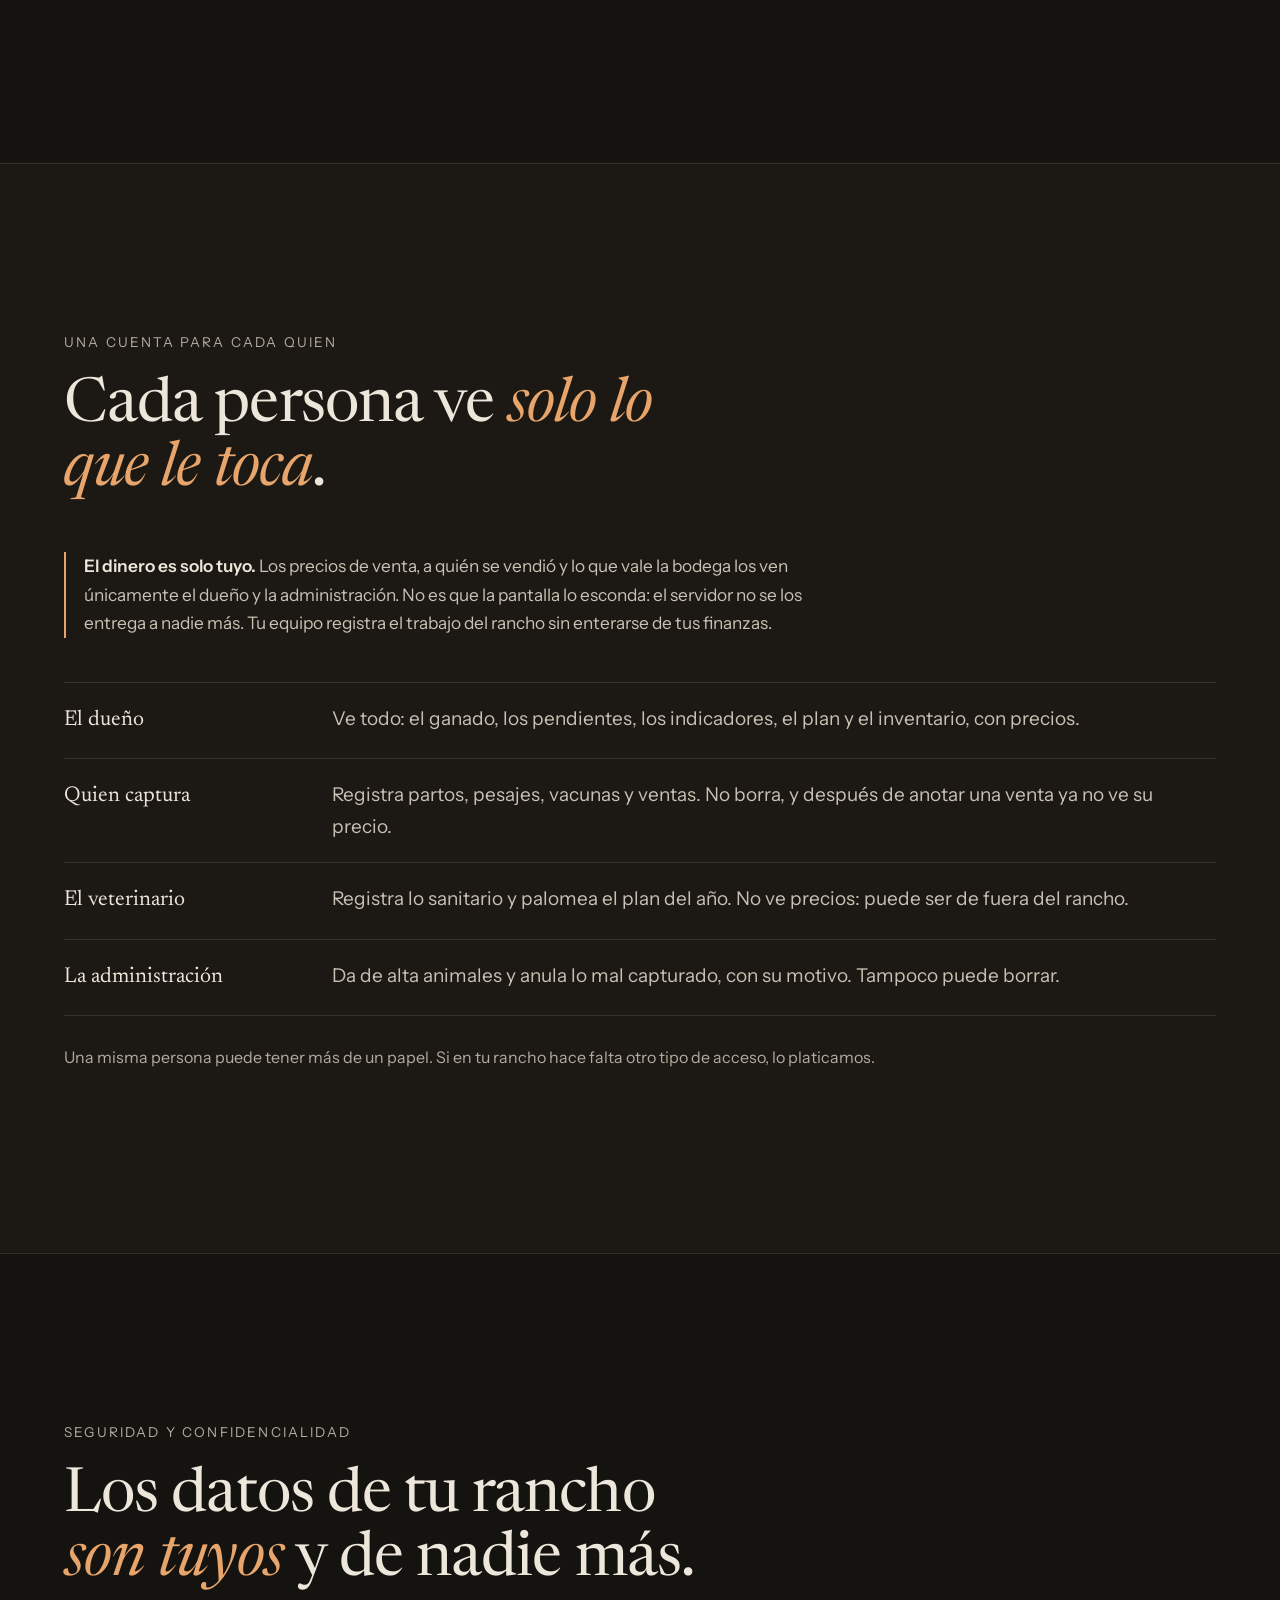
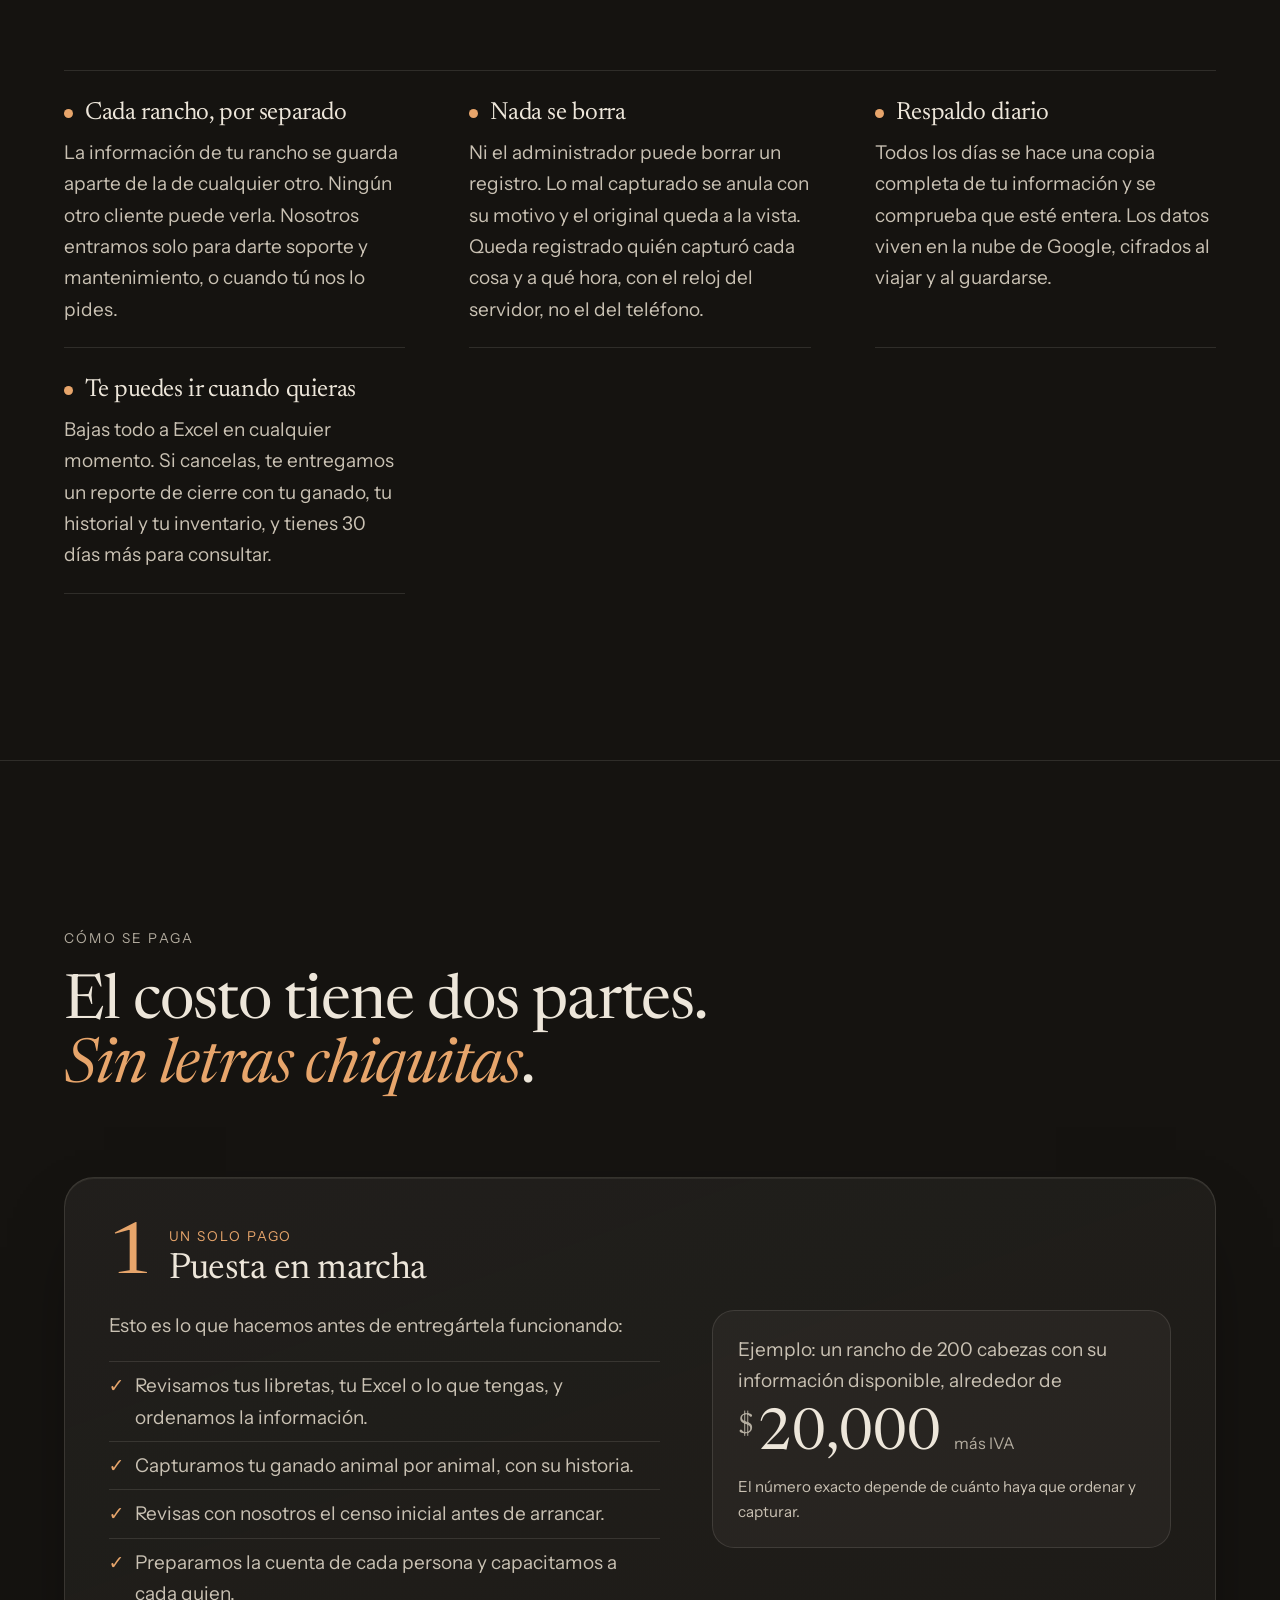
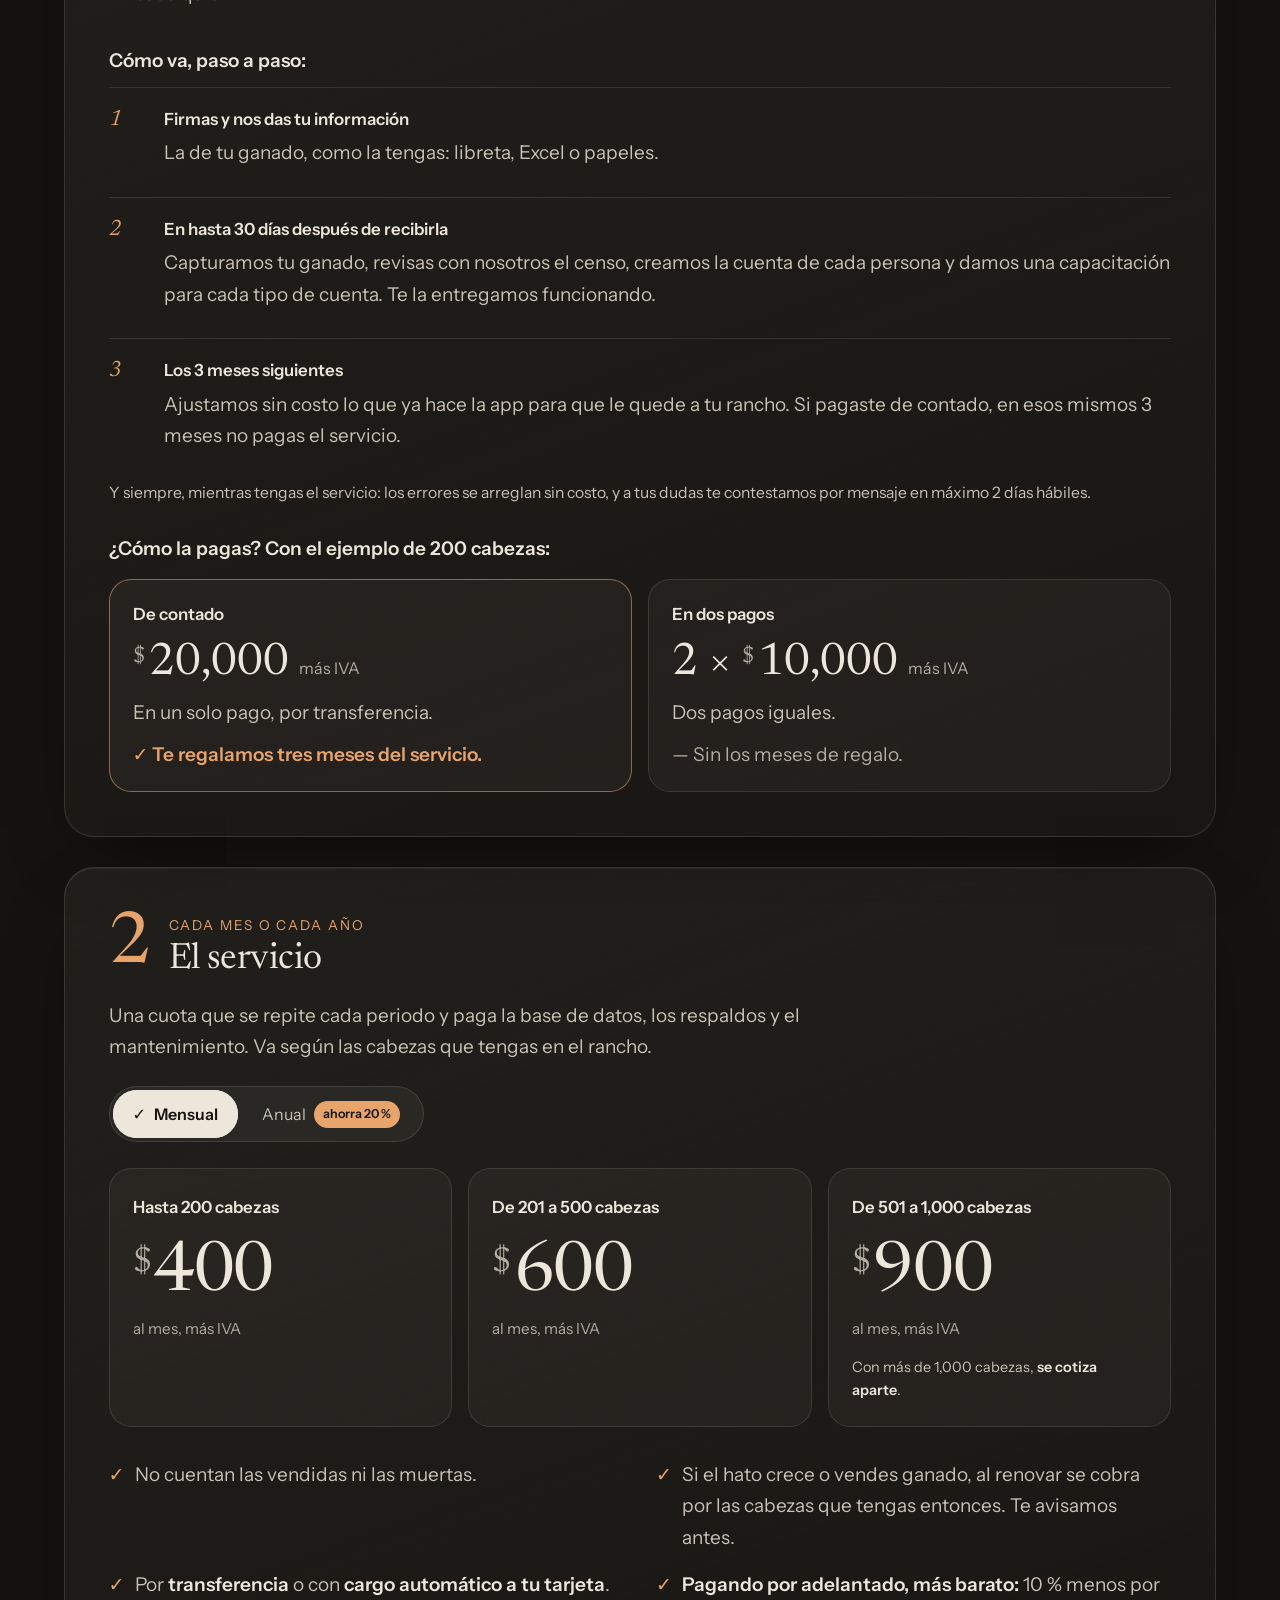
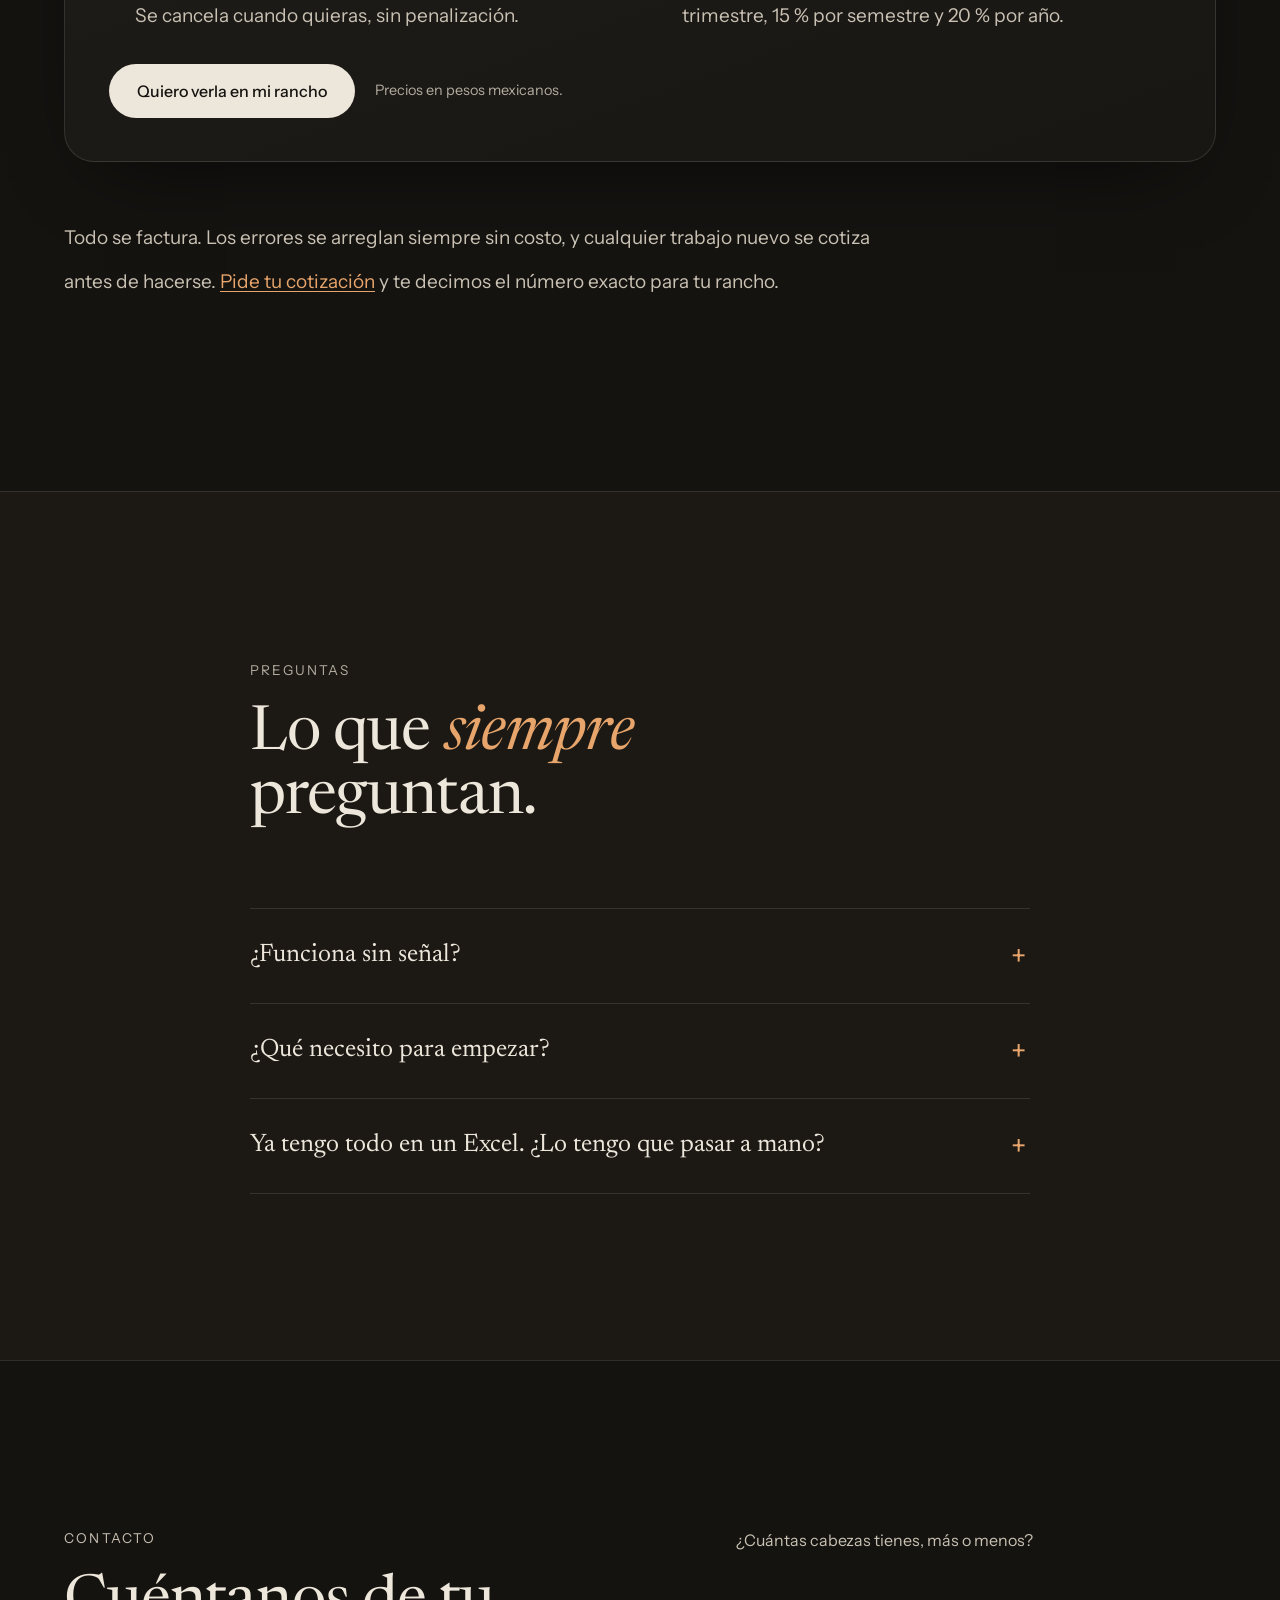
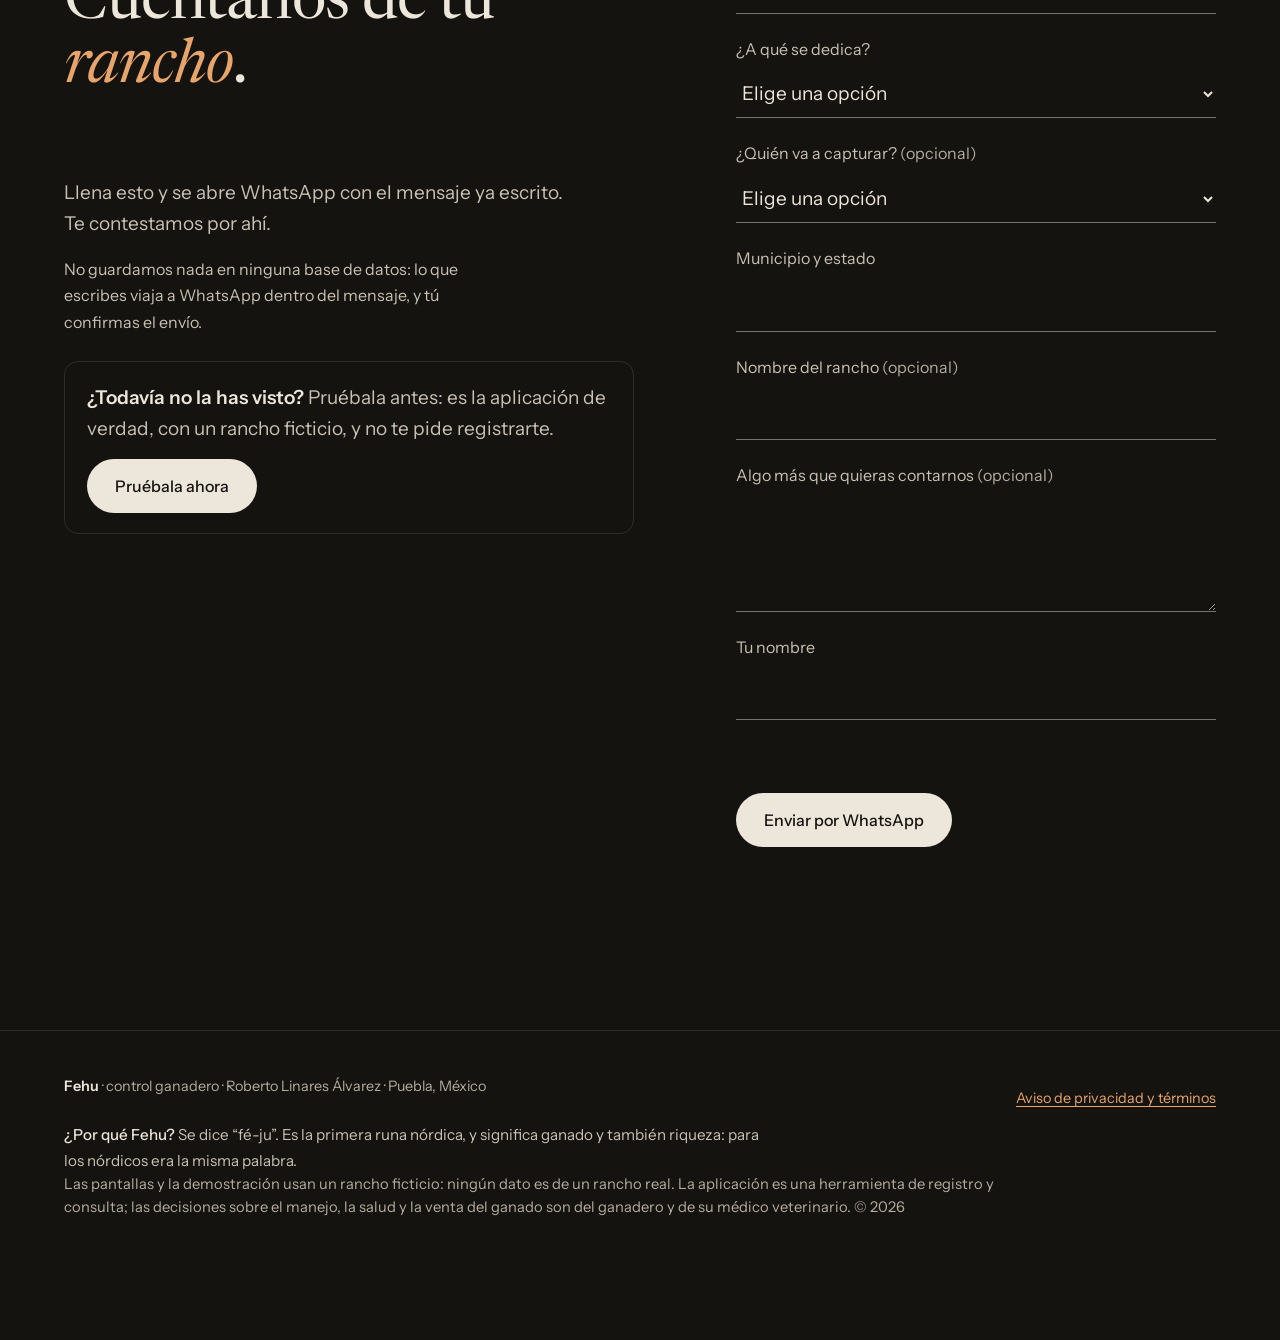
==== commit 7447a68d: "A2: Para tu rancho en el formulario, mas de 1,000 cabezas se cotiza aparte, y la puesta en marcha pa" ====
--- a/index.html
+++ b/index.html
@@ -29,7 +29,7 @@
 
 <link rel="icon" href="data:image/svg+xml,%3Csvg xmlns='http://www.w3.org/2000/svg' viewBox='0 0 32 32'%3E%3Crect width='32' height='32' rx='7' fill='%23151310'/%3E%3Cpath d='M11 27V5M11 17.5 22 8.5M11 24.5 22 15.5' fill='none' stroke='%23E7A56B' stroke-width='3' stroke-linecap='round'/%3E%3C/svg%3E">
 
-<link rel="stylesheet" href="estilos.css?v=35">
+<link rel="stylesheet" href="estilos.css?v=36">
 </head>
 <body>
 
@@ -238,7 +238,7 @@
     <!-- 25/09 (mock-up de Beto): dos pagos, uno arriba del otro. 1 · la puesta en marcha;
          2 · el servicio a lo ancho, con tres tarjetas y un solo mensual/anual (confeti al pasar a
          anual, precios.js). La tercera tarjeta agrupa 501–1,000 ($900) y dice aparte el precio de
-         más de 1,000 ($1,200): así el contrato (cuatro escalones) y la página dicen lo mismo.
+         más de 1,000: se cotiza aparte.
          Sin precios.js las tarjetas se ven con su precio mensual y sin el selector. -->
     <div class="pago pago--marcha">
       <div class="pago__cabeza">
@@ -264,6 +264,15 @@
           <p class="marcha__nota">El número exacto depende de cuánto haya que ordenar y capturar.</p>
         </div>
       </div>
+      <!-- 02/10: la línea de tiempo sale del contrato del 18/09 (cláusulas segunda, cuarta y
+           décima). Nada de "primera semana": el contrato da hasta 30 días. -->
+      <p class="marcha__pregunta">Cómo va, paso a paso:</p>
+      <ol class="tiempo">
+        <li><b class="tiempo__cuando">Firmas y nos das tu información</b><span>La de tu ganado, como la tengas: libreta, Excel o papeles.</span></li>
+        <li><b class="tiempo__cuando">En hasta 30 días después de recibirla</b><span>Capturamos tu ganado, revisas con nosotros el censo, creamos la cuenta de cada persona y damos una capacitación para cada tipo de cuenta. Te la entregamos funcionando.</span></li>
+        <li><b class="tiempo__cuando">Los 3 meses siguientes</b><span>Ajustamos sin costo lo que ya hace la app para que le quede a tu rancho. Si pagaste de contado, en esos mismos 3 meses no pagas el servicio.</span></li>
+      </ol>
+      <p class="tiempo__siempre">Y siempre, mientras tengas el servicio: los errores se arreglan sin costo, y a tus dudas te contestamos por mensaje en máximo 2 días hábiles.</p>
       <!-- 25/09 (Beto): dos formas de pagar la puesta en marcha, lado a lado. Reemplaza los
            "tres meses sin intereses con tarjeta": el contrato con la abogada debe cambiar igual. -->
       <p class="marcha__pregunta">¿Cómo la pagas? Con el ejemplo de 200 cabezas:</p>
@@ -312,11 +321,11 @@
           <p class="tarjeta__nota"></p>
         </li>
         <li class="tarjeta" data-mensual="900">
-          <h4 class="tarjeta__titulo">Más de 500 cabezas</h4>
+          <h4 class="tarjeta__titulo">De 501 a 1,000 cabezas</h4>
           <p class="tarjeta__monto"><span class="tarjeta__signo">$</span><span class="tarjeta__cifra">900</span></p>
           <p class="tarjeta__per">al mes, más IVA</p>
           <p class="tarjeta__nota"></p>
-          <p class="tarjeta__extra">De 501 a 1,000 cabezas. Con más de 1,000, <strong class="tarjeta__aparte" data-mensual="1200">$1,200 al mes</strong>.</p>
+          <p class="tarjeta__extra">Con más de 1,000 cabezas, <strong>se cotiza aparte</strong>.</p>
         </li>
       </ul>
       <ul class="incluye plan__lista">
@@ -388,6 +397,22 @@
         <option>Otro</option>
       </select>
 
+      <label for="f-quien">¿Quién va a capturar? <span class="opcional">(opcional)</span></label>
+      <select id="f-quien" name="quien">
+        <option value="">Elige una opción</option>
+        <option>Yo mismo</option>
+        <option>Alguien del rancho</option>
+        <option>Varias personas</option>
+        <option>Todavía no sé</option>
+      </select>
+      <div class="para-ti" id="para-ti" hidden>
+        <p class="para-ti__titulo">Para tu rancho</p>
+        <p class="para-ti__precio" id="para-ti-precio"></p>
+        <p class="para-ti__sirve" id="para-ti-sirve"></p>
+        <p class="para-ti__quien" id="para-ti-quien"></p>
+        <p class="para-ti__nota">Es una referencia según las cabezas que escribiste; no cuentan las vendidas ni las muertas. La puesta en marcha va aparte.</p>
+      </div>
+      <p class="oculto-visual" id="para-ti-leer" aria-live="polite" aria-atomic="true"></p>
       <label for="f-lugar">Municipio y estado</label>
       <input id="f-lugar" name="lugar" maxlength="80" required>
 
@@ -421,8 +446,8 @@
 </footer>
 
 
-<script src="script.js?v=17" defer></script>
+<script src="script.js?v=19" defer></script>
 <script src="assets/confetti.min.js?v=2" defer></script>
-<script src="precios.js?v=8" defer></script>
+<script src="precios.js?v=9" defer></script>
 </body>
 </html>
--- a/estilos.css
+++ b/estilos.css
@@ -823,3 +823,18 @@
 /* 320 px: la marca con "control ganadero" y el botón no caben juntos (qa 02/10) */
 @media (max-width: 360px) { .marca__desc { display: none; } }
 .confeti { position: fixed; inset: 0; width: 100%; height: 100%; pointer-events: none; z-index: 95; }
+
+/* A2 (02/10): línea de tiempo de la puesta en marcha y "Para tu rancho" del formulario */
+.tiempo { list-style: none; padding: 0; margin: 10px 0 14px; display: grid; gap: 14px; counter-reset: paso; }
+.tiempo li { display: grid; grid-template-columns: 2.2em 1fr; gap: 4px 14px; align-items: baseline; }
+.tiempo li::before { counter-increment: paso; content: counter(paso); grid-row: span 2; font-family: var(--serif); font-style: italic; font-size: 1.4rem; color: var(--ambar-claro); }
+.tiempo__cuando { font-size: 1.05rem; color: var(--hueso); }
+.tiempo li span { color: var(--hueso-suave); }
+.tiempo__siempre { margin: 0 0 26px; color: var(--hueso-suave); font-size: .98rem; }
+.para-ti { margin: 6px 0 18px; padding: 16px 18px; border: 1px solid var(--ambar-claro); border-radius: 14px; }
+.para-ti p { margin: 0 0 8px; }
+.para-ti__titulo { font-weight: 600; color: var(--ambar-claro); }
+.para-ti__precio { font-size: 1.1rem; color: var(--hueso); }
+.para-ti__sirve, .para-ti__quien { color: var(--hueso-suave); }
+.para-ti__nota { font-size: 1rem; color: var(--hueso-suave); margin-bottom: 0 !important; }
+.para-ti__sirve:empty, .para-ti__quien:empty { display: none; }
